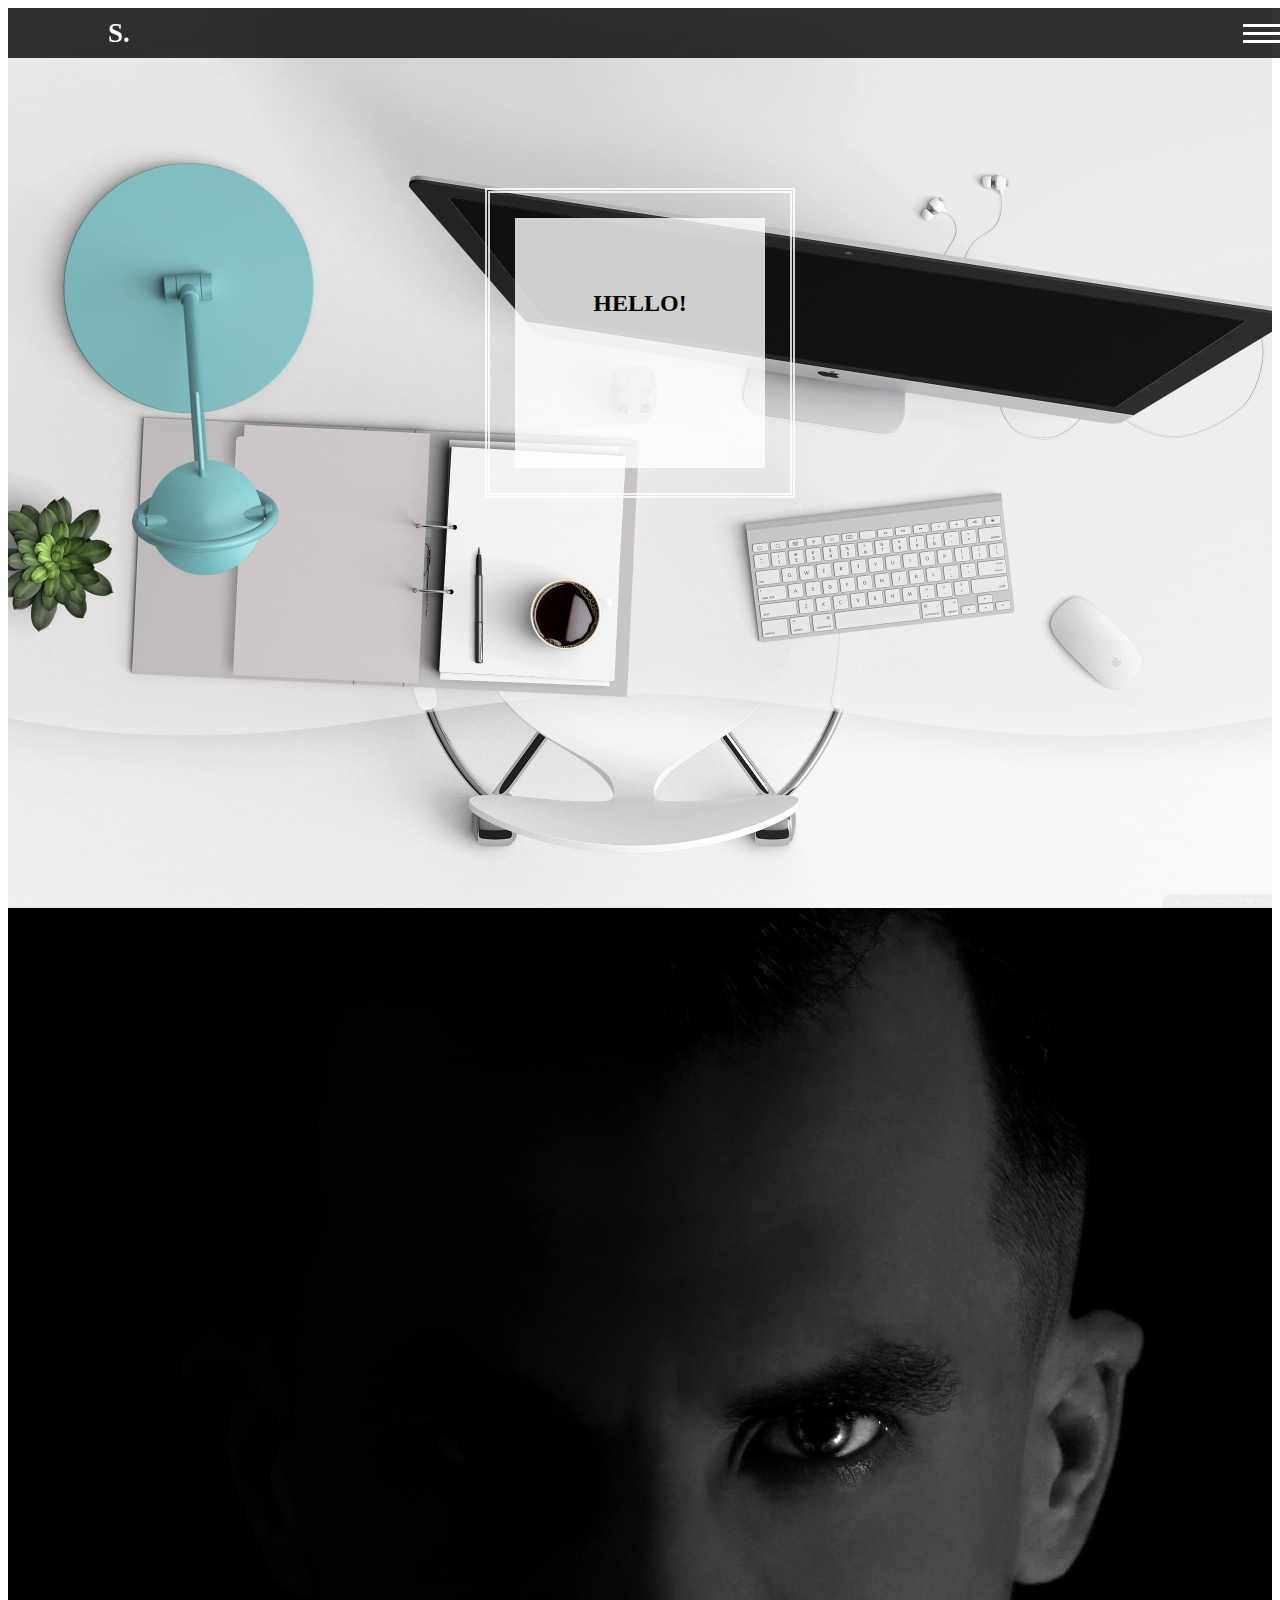
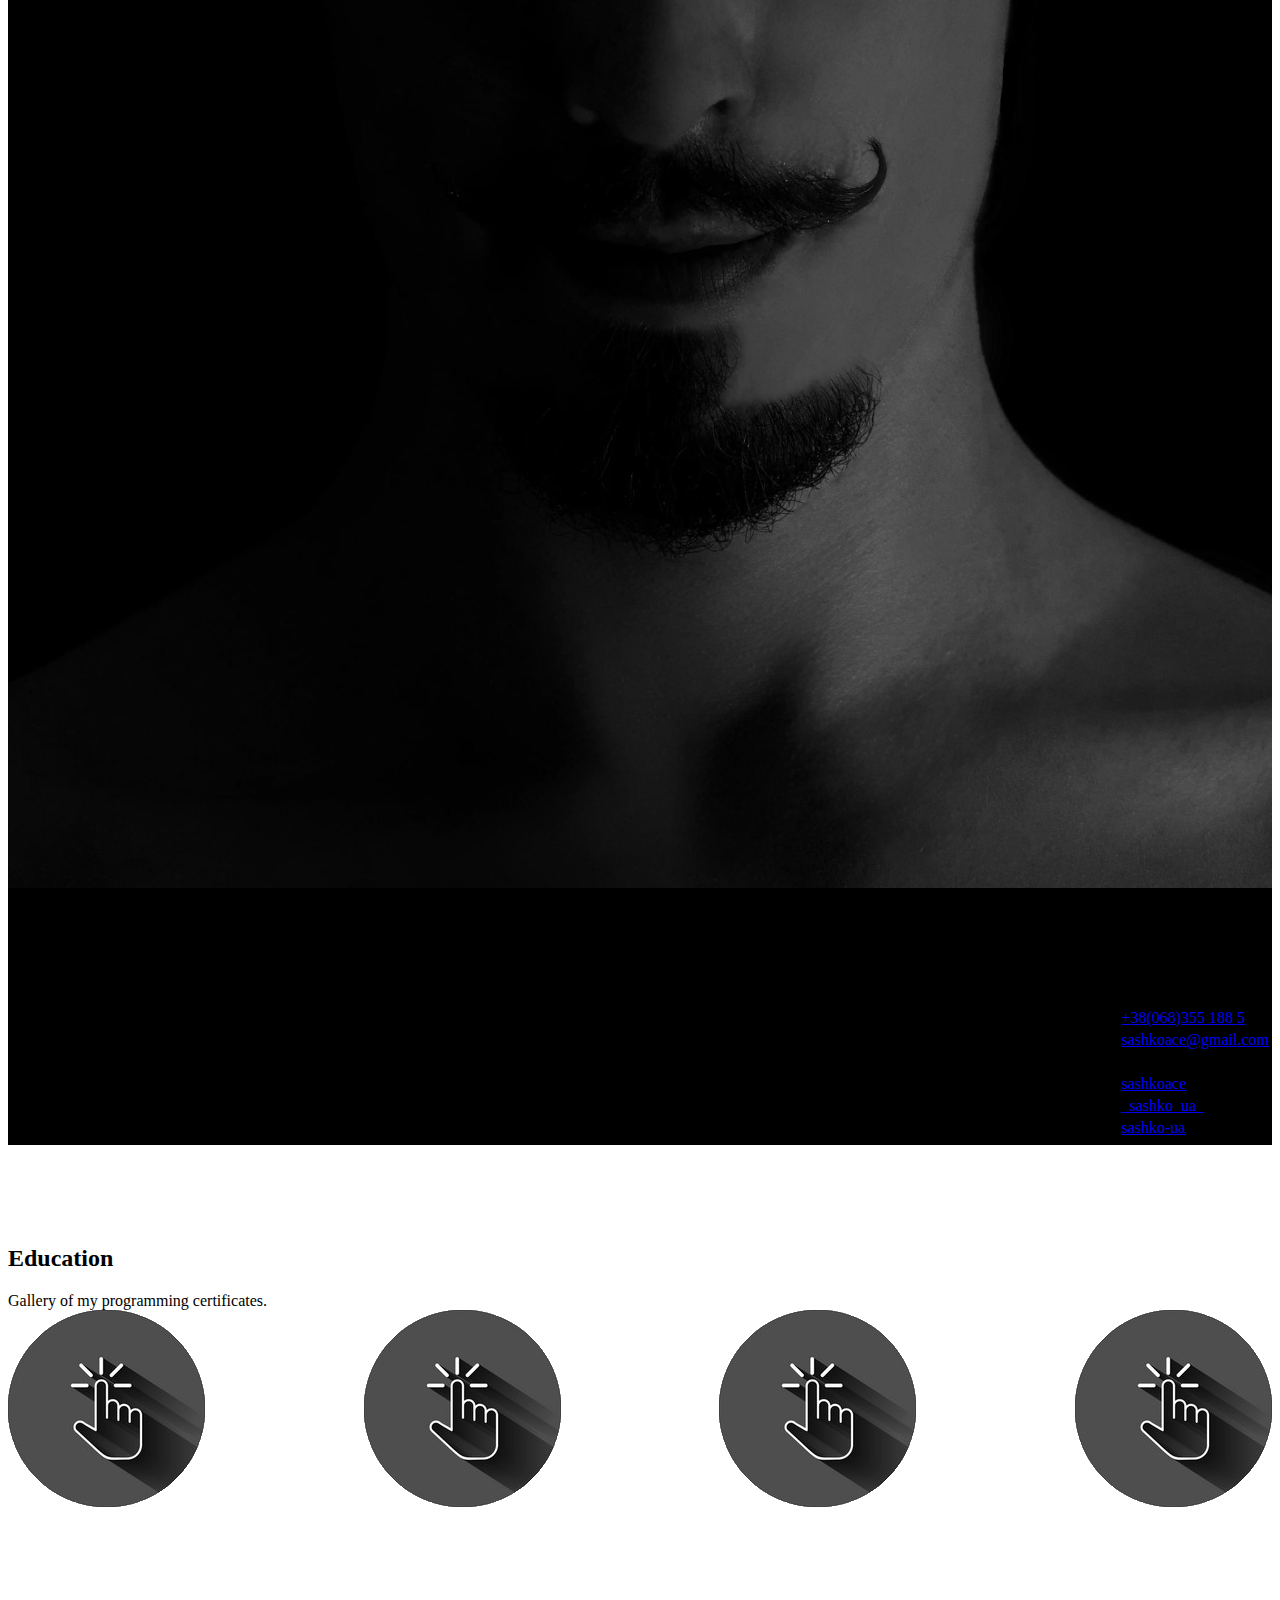
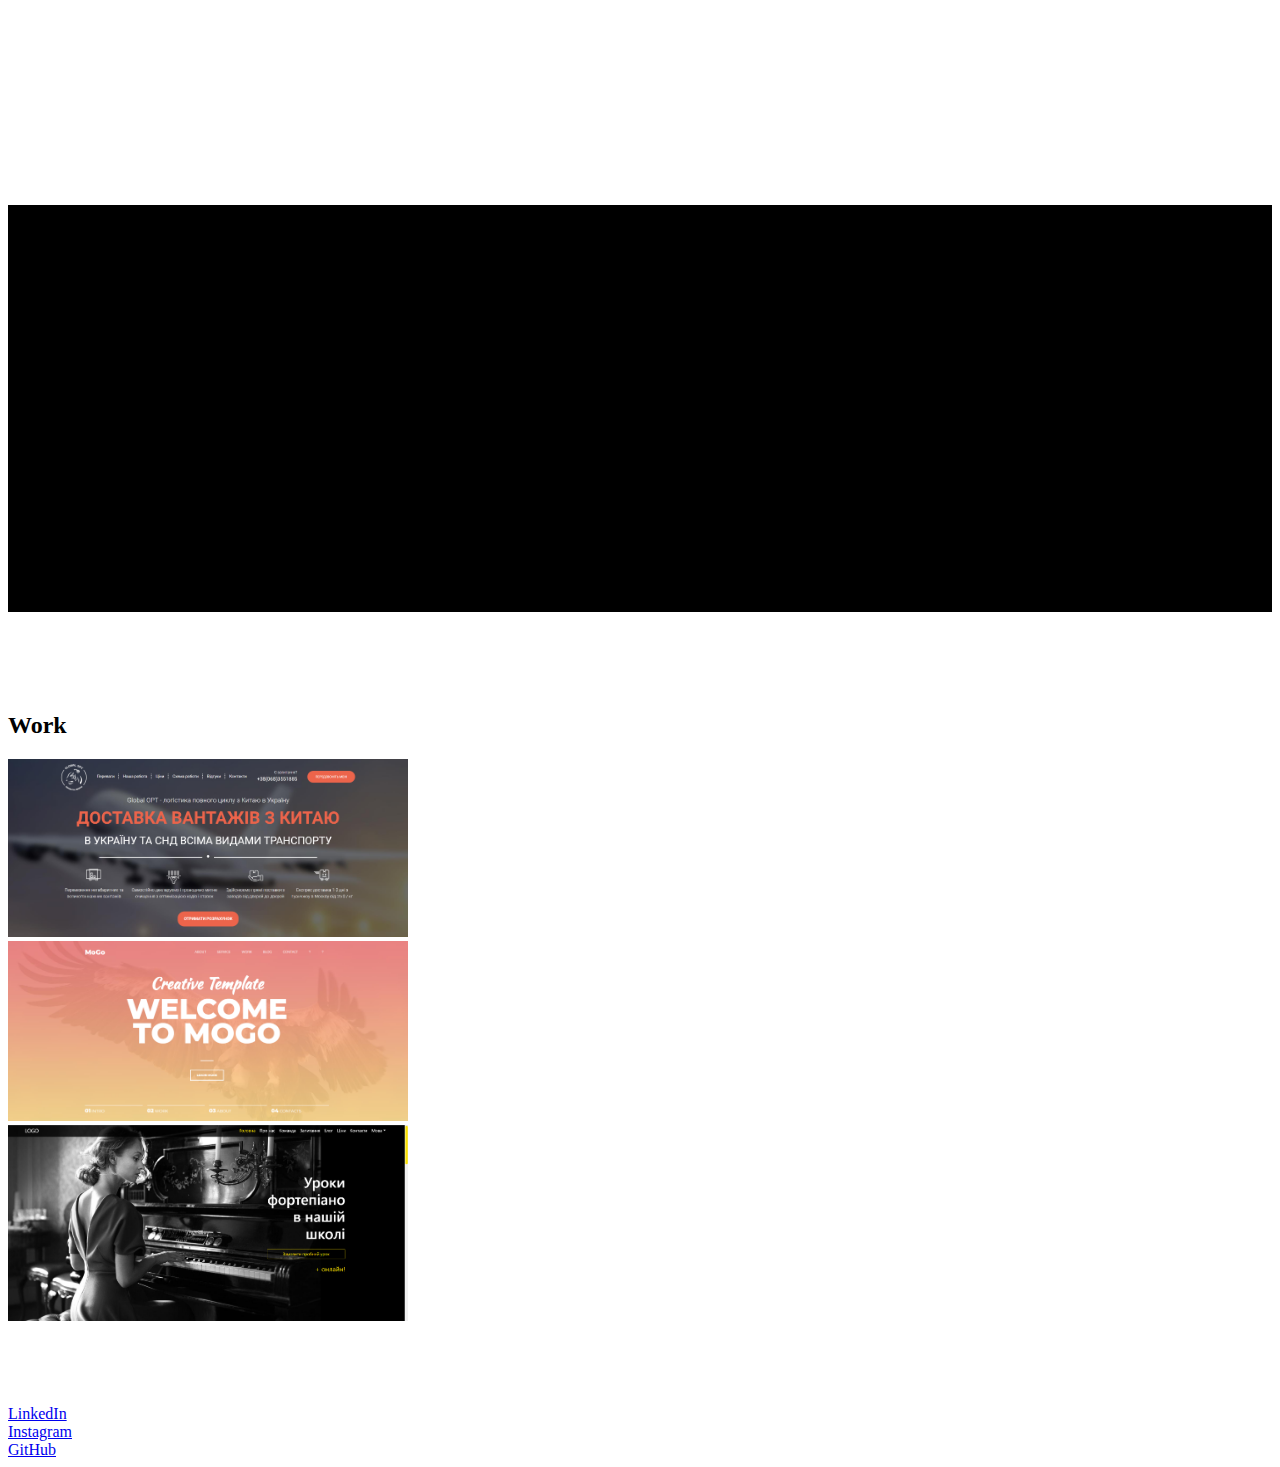
==== index.html @ d6a99404 "updata site" ====
<!DOCTYPE html><html lang="en"><head><meta charset="UTF-8"><meta name="viewport" content="width=device-width,initial-scale=1"><meta name="freelancehunt" content="c9476749bd38211"><title>Sashko</title><link rel="stylesheet" href="https://stackpath.bootstrapcdn.com/bootstrap/4.5.0/css/bootstrap.min.css" integrity="sha384-9aIt2nRpC12Uk9gS9baDl411NQApFmC26EwAOH8WgZl5MYYxFfc+NcPb1dKGj7Sk" crossorigin="anonymous"><link rel="stylesheet" href="css/style.min.css"></head><body><nav class="nav"><div class="nav__logo"><a href="index.html">S.</a></div><ul class="menu"><li class="menu__item"><a href="#Home">Home</a></li><li class="menu__item"><a href="#About">About</a></li><li class="menu__item"><a href="#Education">Education</a></li><li class="menu__item"><a href="#Skills">Skills</a></li><li class="menu__item"><a href="#Work">Work</a></li><li class="menu__item"><a href="#Contact">Contact</a></li></ul><div class="hamburger"><span></span> <span></span> <span></span></div></nav><section class="main" id="Home"><div class="main__wrapper"><div class="main__box"><div class="main__content"><h2>HELLO!</h2><div class="typed"><pre id="typed"></pre></div></div></div></div><div class="main__arrow"><div class="chevron"></div><div class="chevron"></div><div class="chevron"></div></div></section><section class="about" id="About"><div class="row"><div class="col-sm-12 col-md-4"><img class="about__photo" src="img/photo.jpg" alt=""></div><div class="col-sm-12 col-md-7"><div id="carouselExampleIndicators" class="carousel slide carousel-fade" data-ride="carousel"><ol class="carousel-indicators"><li data-target="#carouselExampleIndicators" data-slide-to="0" class="active"></li><li data-target="#carouselExampleIndicators" data-slide-to="1"></li></ol><div class="carousel-inner"><div class="carousel-item active"><div class="why"><h3>Hi, welcome to my site!</h3>My name is Sashko Shablenskyi, I’m a beginner web developer, 25 years old. Was born in Kryvyi ryh, Ukraine, but now based in Lviv. Self educated ( can see my diplomas below) and self motivated.<br><br>I’m just starting programming, don’t have enough experience but have strong desire to be a Team lead of interesting projects and part of something helpful for people in our digital world!<br><br>Ukraine needs young people who keep pace with progress:)</div></div><div class="carousel-item"><table class="d-block w-100" class="table"><tr><td class="contact">Name</td><td class="break">:</td><td>Oleksandr Shablenskyi</td></tr><tr><td class="contact">Phone</td><td class="break">:</td><td><a href="tel:+380683551885">+38(068)355 188 5</a></td></tr><tr><td class="contact">E-mail</td><td class="break">:</td><td><a href="mailto:sashkoace@gmail.com">sashkoace@gmail.com</a></td></tr><tr><td class="contact">Address</td><td class="break">:</td><td>Kryvyi Rih, Ukraine</td></tr><tr><td class="contact">Skype</td><td class="break">:</td><td><a href="skype:sashkoace?call">sashkoace</a></td></tr><tr><td class="contact">Instagram</td><td class="break">:</td><td><a href="https://www.instagram.com/_sashko_ua_/">_sashko_ua_</a></td></tr><tr><td class="contact">GitHub</td><td class="break">:</td><td><a href="https://github.com/sashko-ua">sashko-ua</a></td></tr></table></div></div></div></div></div></section><section class="education wow" data-wow-offset="150" id="Education"><div class="container"><div class="row"><div class="col-md-3"><div class="education__text"><h2 class="title">Education</h2><span>Gallery of my programming certificates.</span></div></div><div class="col-md-9"><div class="education__box"><a data-fancybox="gallery" href="img/education/HTML-Sololearn.jpg"><img class="click" src="icons/tap.svg" alt="click"> </a><a data-fancybox="gallery" href="img/education/CSS-Sololearn.jpg"><img class="click" src="icons/tap.svg" alt="click"> </a><a data-fancybox="gallery" href="img/education/Python-Sololearn.jpg"><img class="click" src="icons/tap.svg" alt="click"> </a><a data-fancybox="gallery" href="img/education/HTML+CSS-Udemy.jpg"><img class="click" src="icons/tap.svg" alt="click"></a></div></div></div></div></section><section class="skills wow" data-wow-offset="150" id="Skills"><div class="container"><div class="row"><div class="col-md-3"><h2 class="title">Skills</h2></div><div class="col-md-9"><div class="skills__box"><div class="skills__bar"><div class="skills__progress html wow"></div><div class="head-sm">HTML</div><div class="skills__count"><span>79%</span></div></div><div class="skills__bar"><div class="skills__progress css wow"></div><div class="head-sm">CSS</div><div class="skills__count"><span>73%</span></div></div><div class="skills__bar"><div class="skills__progress javascript wow"></div><div class="head-sm">JavaScript</div><div class="skills__count"><span>25%</span></div></div><div class="skills__bar"><div class="skills__progress photoshop wow"></div><div class="head-sm">Photoshop</div><div class="skills__count"><span>93%</span></div></div><div class="skills__bar"><div class="skills__progress python wow"></div><div class="head-sm">Python</div><div class="skills__count"><span>35%</span></div></div></div></div></div></div></section><section class="work wow" data-wow-offset="150" id="Work"><div class="container"><div class="row"><div class="col-md-3"><h2 class="title">Work</h2></div><div class="col-md-9"><div class="row"><div class="col-md-5"><a href="projects/OPT/index.html" target="_blank"><img src="img/work/OPT.png" alt=""></a></div><div class="col-md-5"><a href="projects/MoGo/index.html" target="_blank"><img src="img/work/MoGo.png" alt=""></a></div><div class="col-md-5"><a href="projects/Piano/index.html" target="_blank"><img src="img/work/piano.png" alt=""></a></div></div></div></div></div></section><div class="footer"><div class="footer__wrapper"><div class="footer__social"><a href="https://www.linkedin.com/in/sashko-shablenskyi-4b76881a3/">LinkedIn</a></div><div class="footer__social"><a href="https://www.instagram.com/_sashko_ua_/">Instagram</a></div><div class="footer__social"><a href="https://github.com/sashko-ua">GitHub</a></div></div></div><div><a class="arrow" href="#Home"><span></span> <span></span> <span></span></a></div><script src="https://code.jquery.com/jquery-3.5.1.slim.min.js" integrity="sha384-DfXdz2htPH0lsSSs5nCTpuj/zy4C+OGpamoFVy38MVBnE+IbbVYUew+OrCXaRkfj" crossorigin="anonymous"></script><script src="https://cdn.jsdelivr.net/npm/popper.js@1.16.0/dist/umd/popper.min.js" integrity="sha384-Q6E9RHvbIyZFJoft+2mJbHaEWldlvI9IOYy5n3zV9zzTtmI3UksdQRVvoxMfooAo" crossorigin="anonymous"></script><script src="https://stackpath.bootstrapcdn.com/bootstrap/4.5.0/js/bootstrap.min.js" integrity="sha384-OgVRvuATP1z7JjHLkuOU7Xw704+h835Lr+6QL9UvYjZE3Ipu6Tp75j7Bh/kR0JKI" crossorigin="anonymous"></script><script src="js/typed.min.js"></script><script src="js/jquery.maskedinput.min.js"></script><script src="js/jquery.fancybox.min.js"></script><script src="js/wow.min.js"></script><script src="js/script.js"></script></body></html>
---- css/style.min.css ----
@-webkit-keyframes move-chevron{25%{opacity:1}33.3%{opacity:1;transform:translateY(0)}66.6%{opacity:1;transform:translateY(30px)}100%{opacity:0;transform:translateY(60px) scale(.5)}}@keyframes move-chevron{25%{opacity:1}33.3%{opacity:1;transform:translateY(0)}66.6%{opacity:1;transform:translateY(30px)}100%{opacity:0;transform:translateY(60px) scale(.5)}}.nav{position:fixed;display:flex;justify-content:space-between;align-items:center;height:50px;width:100vw;background-color:rgba(0,0,0,.8);padding:0 100px;z-index:100}.nav__logo a{color:#fff;font-weight:700;font-size:27px;text-decoration:none}.nav .menu{position:absolute;top:50px;right:-100%;display:flex;flex-direction:column;justify-content:space-evenly;height:100vh;width:30vw;background-color:rgba(0,0,0,.8);padding:0 0 150px 0;transition:.6s all}.nav .menu__item{color:#fff;list-style:none;text-align:center}.nav .menu__item a{display:block;font-size:35px;color:#fff;text-transform:uppercase;text-decoration:none}.nav .menu_active{right:0}.nav .hamburger{width:110px;padding:5px 35px}.nav .hamburger:hover{cursor:pointer}.nav .hamburger span{display:block;margin:5px 0;height:3px;background-color:#fff;transition:.8s all}.nav .hamburger span:hover{cursor:pointer}.nav .hamburger_active span{padding:4px 15px;margin-bottom:-13px}.nav .hamburger_active span:nth-child(1){transform:translateY(3px) rotate(-135deg)}.nav .hamburger_active span:nth-child(2){display:none}.nav .hamburger_active span:nth-child(3){transform:translateY(3px) rotate(135deg)}.main{position:relative;height:100vh;background:url(../img/main_bg.jpg) center center/cover no-repeat}.main__box{width:300px;height:300px;position:absolute;top:20%;left:50%;transform:translatex(-50%);border:5px double rgba(255,255,255,.8)}.main__content{display:flex;flex-direction:column;justify-content:center;align-items:center;position:absolute;top:50%;left:50%;transform:translate(-50%,-50%);width:250px;height:250px;background-color:rgba(255,255,255,.8)}.main__content h2{padding:0 0 30px}.main__content .typed{height:50px;width:200px;text-align:center}.main__content .typed pre{display:inline;text-align:center}.main__arrow{position:absolute;bottom:10%;left:50%;transform:translatex(-50%);display:flex;justify-content:center;align-items:center}.main .chevron{position:absolute;width:50px;height:15px;opacity:0;transform:scale(.3);-webkit-animation:move-chevron 2s ease-out infinite;animation:move-chevron 2s ease-out infinite}.main .chevron:first-child{-webkit-animation:move-chevron 2s ease-out .7s infinite;animation:move-chevron 2s ease-out .7s infinite}.main .chevron:nth-child(2){-webkit-animation:move-chevron 2s ease-out 1.4s infinite;animation:move-chevron 2s ease-out 1.4s infinite}.main .chevron:after,.main .chevron:before{content:'';position:absolute;top:0;height:100%;width:50%;background:rgba(0,0,0,.8)}.main .chevron:before{left:0;transform:skewY(40deg)}.main .chevron:after{right:0;transform:skewY(-40deg)}.about{min-height:500px;background-color:#000}.about__photo{width:100%}.about .carousel-inner{display:flex;justify-content:center;align-items:center;align-items:center}.about .carousel-inner .why{width:80%}.education{min-height:500px;padding:80px 0}.education__box{display:flex;justify-content:space-between}.skills{min-width:500px;background-color:#000;padding:80px}.work{min-height:500px;padding:80px 0}.work img{width:400px}
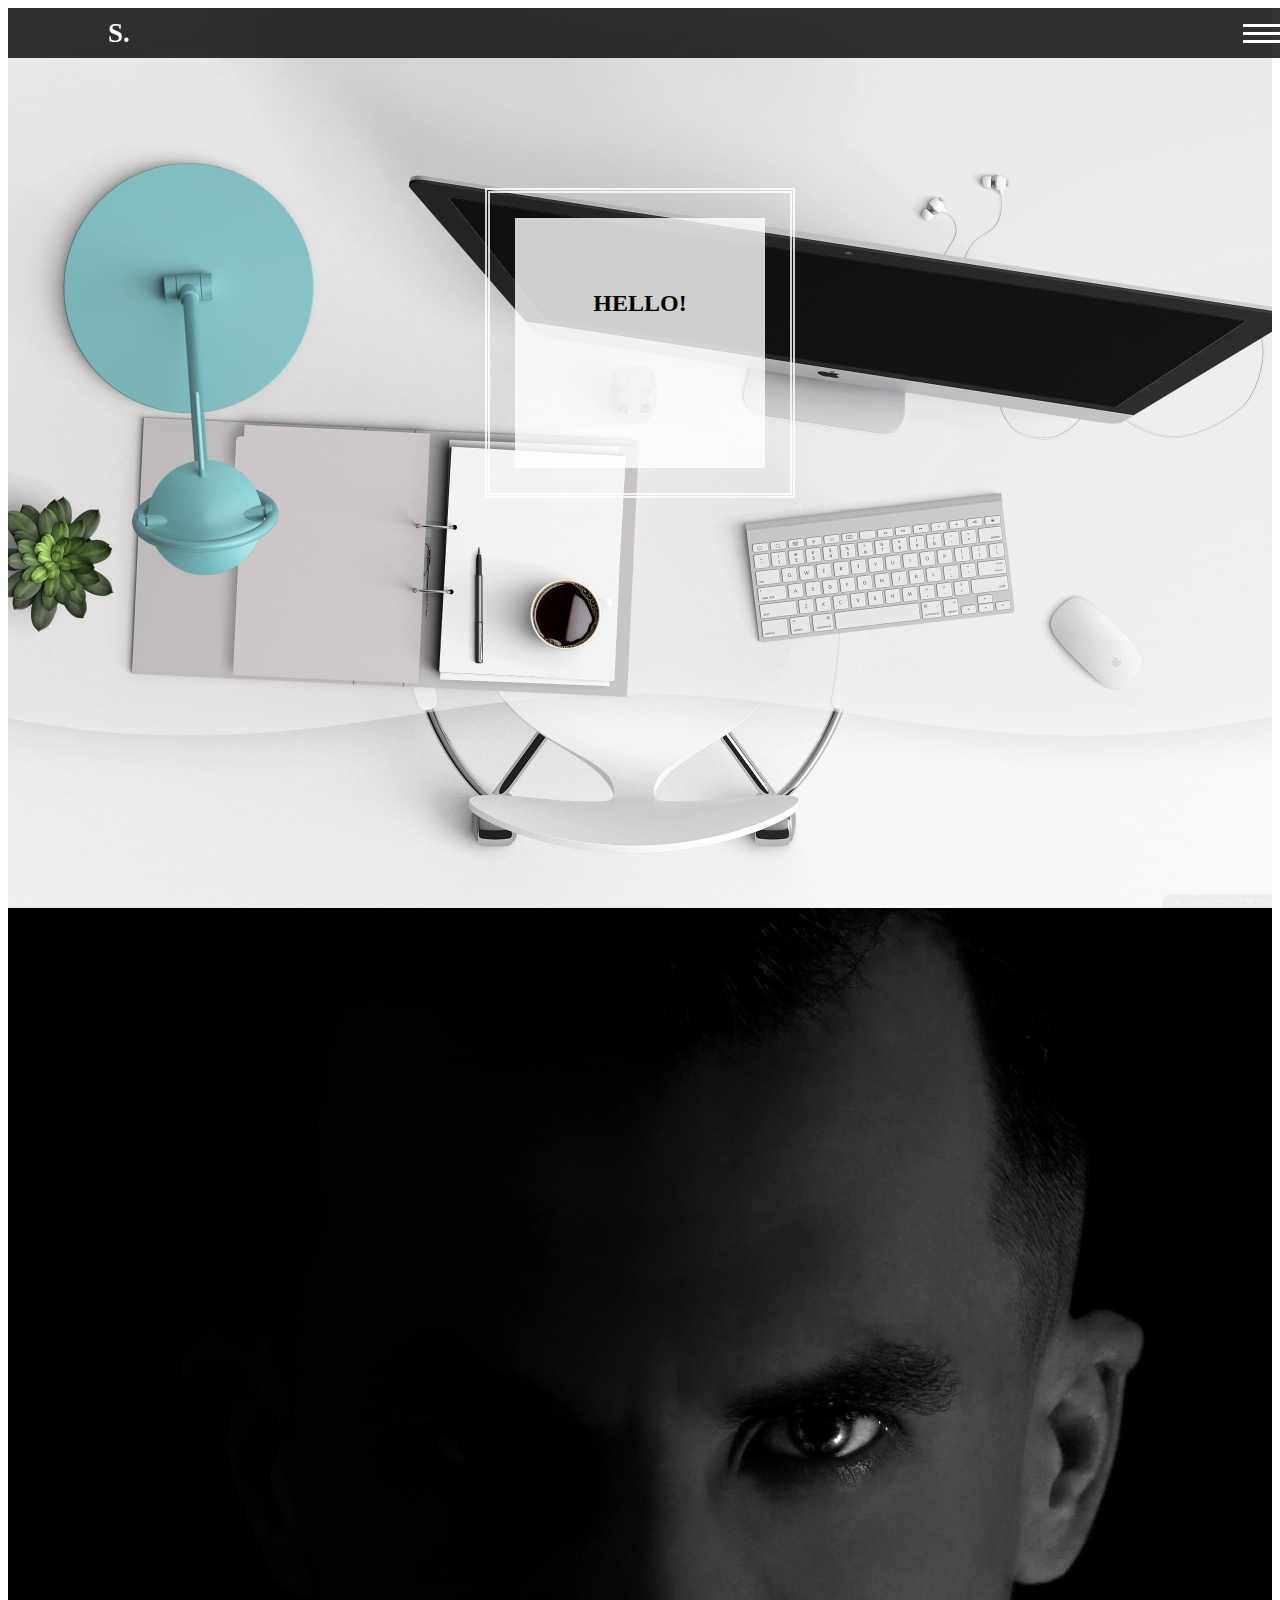
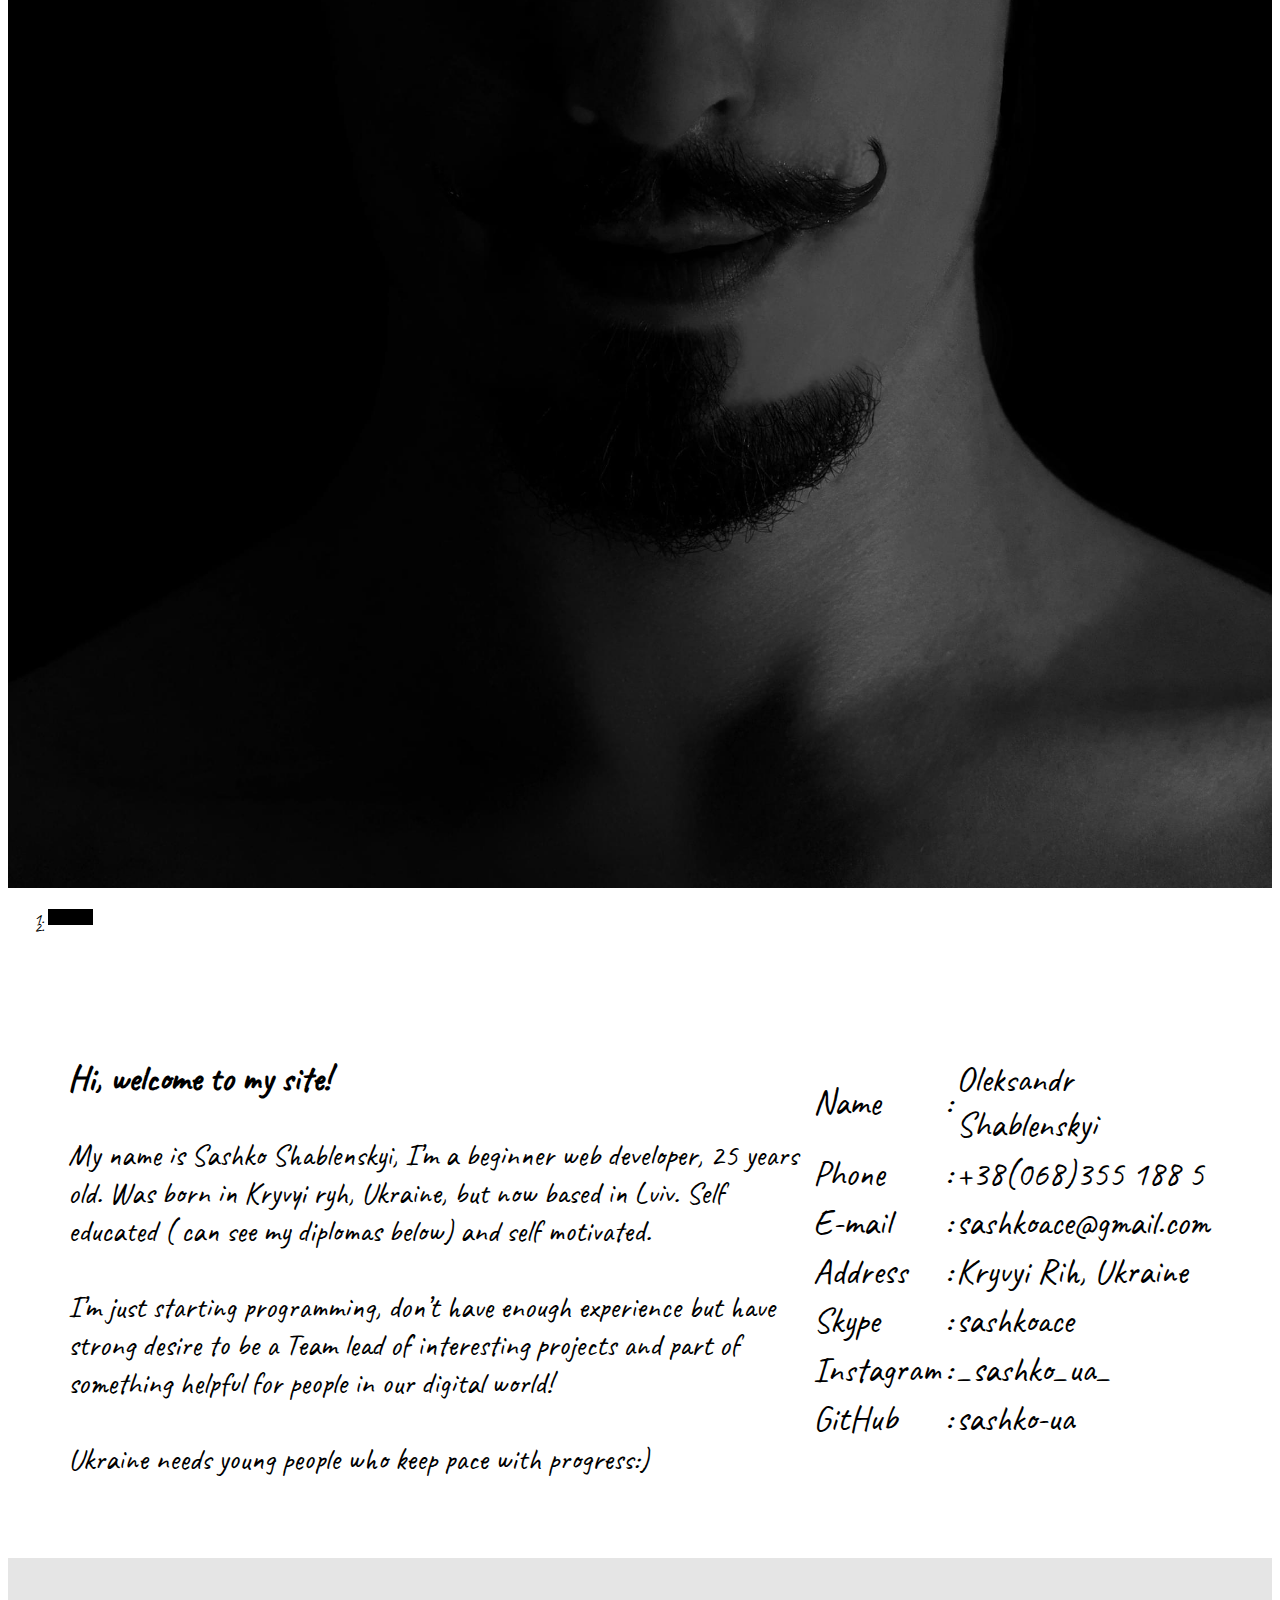
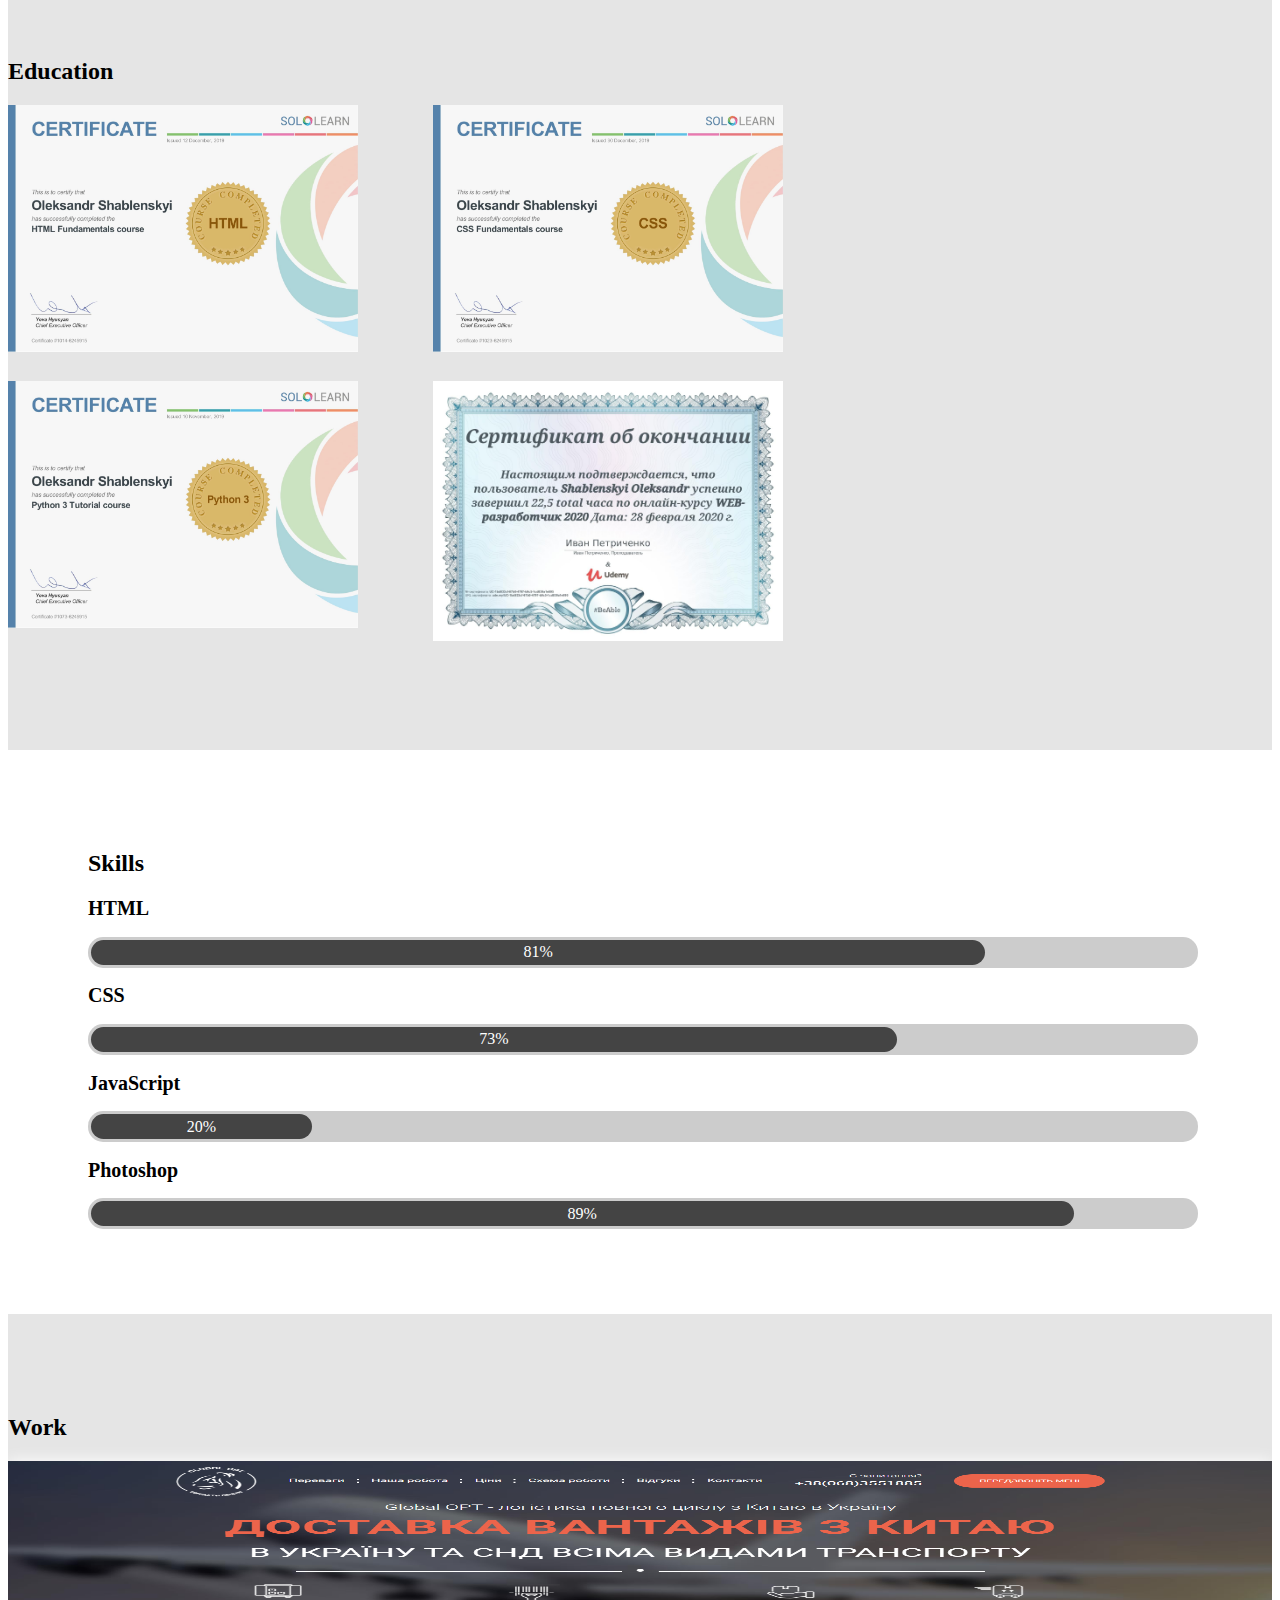
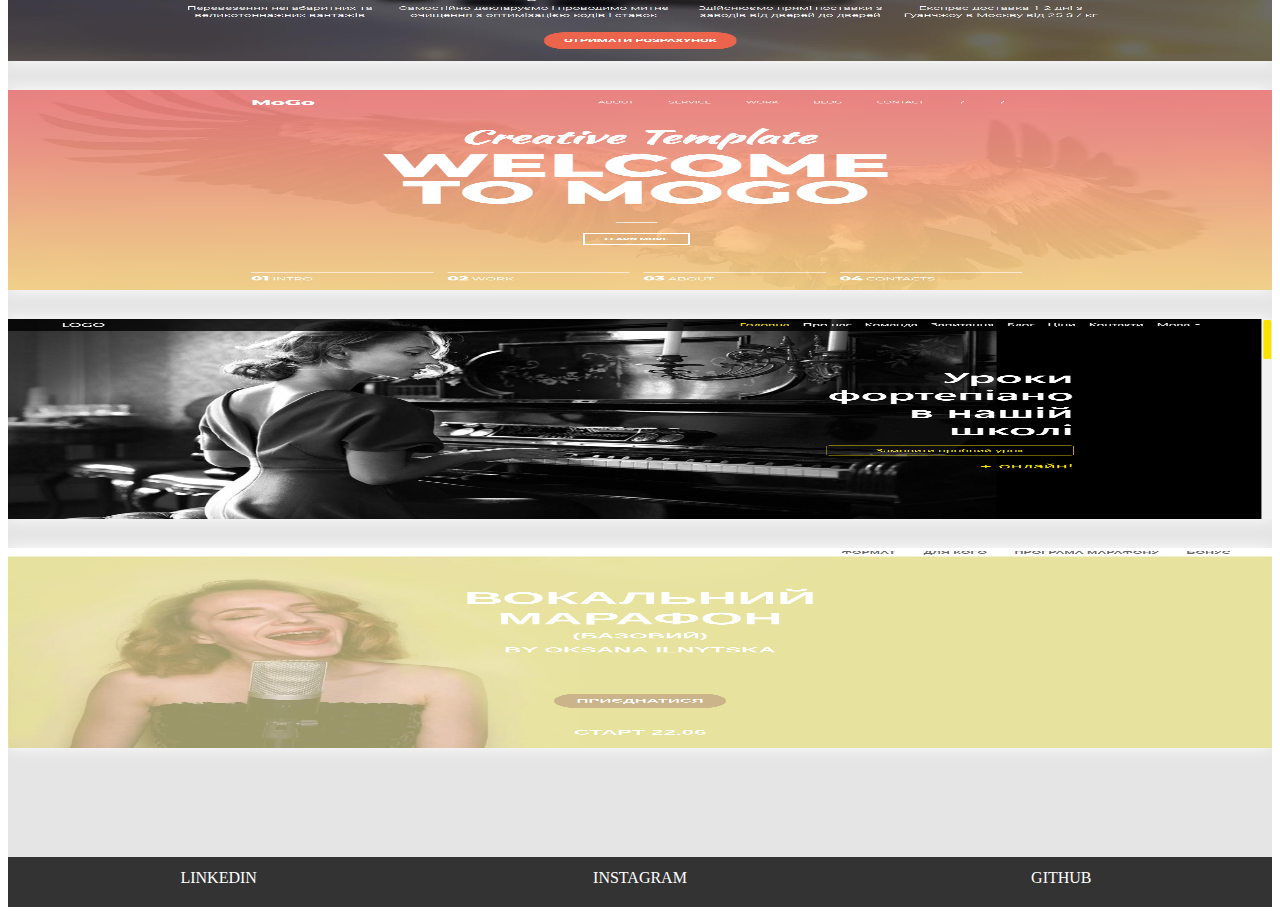
==== commit 5d6604ec: "version2.0" ====
--- a/index.html
+++ b/index.html
@@ -1 +1 @@
-<!DOCTYPE html><html lang="en"><head><meta charset="UTF-8"><meta name="viewport" content="width=device-width,initial-scale=1"><meta name="freelancehunt" content="c9476749bd38211"><title>Sashko</title><link rel="stylesheet" href="https://stackpath.bootstrapcdn.com/bootstrap/4.5.0/css/bootstrap.min.css" integrity="sha384-9aIt2nRpC12Uk9gS9baDl411NQApFmC26EwAOH8WgZl5MYYxFfc+NcPb1dKGj7Sk" crossorigin="anonymous"><link rel="stylesheet" href="css/style.min.css"></head><body><nav class="nav"><div class="nav__logo"><a href="index.html">S.</a></div><ul class="menu"><li class="menu__item"><a href="#Home">Home</a></li><li class="menu__item"><a href="#About">About</a></li><li class="menu__item"><a href="#Education">Education</a></li><li class="menu__item"><a href="#Skills">Skills</a></li><li class="menu__item"><a href="#Work">Work</a></li><li class="menu__item"><a href="#Contact">Contact</a></li></ul><div class="hamburger"><span></span> <span></span> <span></span></div></nav><section class="main" id="Home"><div class="main__wrapper"><div class="main__box"><div class="main__content"><h2>HELLO!</h2><div class="typed"><pre id="typed"></pre></div></div></div></div><div class="main__arrow"><div class="chevron"></div><div class="chevron"></div><div class="chevron"></div></div></section><section class="about" id="About"><div class="row"><div class="col-sm-12 col-md-4"><img class="about__photo" src="img/photo.jpg" alt=""></div><div class="col-sm-12 col-md-7"><div id="carouselExampleIndicators" class="carousel slide carousel-fade" data-ride="carousel"><ol class="carousel-indicators"><li data-target="#carouselExampleIndicators" data-slide-to="0" class="active"></li><li data-target="#carouselExampleIndicators" data-slide-to="1"></li></ol><div class="carousel-inner"><div class="carousel-item active"><div class="why"><h3>Hi, welcome to my site!</h3>My name is Sashko Shablenskyi, I’m a beginner web developer, 25 years old. Was born in Kryvyi ryh, Ukraine, but now based in Lviv. Self educated ( can see my diplomas below) and self motivated.<br><br>I’m just starting programming, don’t have enough experience but have strong desire to be a Team lead of interesting projects and part of something helpful for people in our digital world!<br><br>Ukraine needs young people who keep pace with progress:)</div></div><div class="carousel-item"><table class="d-block w-100" class="table"><tr><td class="contact">Name</td><td class="break">:</td><td>Oleksandr Shablenskyi</td></tr><tr><td class="contact">Phone</td><td class="break">:</td><td><a href="tel:+380683551885">+38(068)355 188 5</a></td></tr><tr><td class="contact">E-mail</td><td class="break">:</td><td><a href="mailto:sashkoace@gmail.com">sashkoace@gmail.com</a></td></tr><tr><td class="contact">Address</td><td class="break">:</td><td>Kryvyi Rih, Ukraine</td></tr><tr><td class="contact">Skype</td><td class="break">:</td><td><a href="skype:sashkoace?call">sashkoace</a></td></tr><tr><td class="contact">Instagram</td><td class="break">:</td><td><a href="https://www.instagram.com/_sashko_ua_/">_sashko_ua_</a></td></tr><tr><td class="contact">GitHub</td><td class="break">:</td><td><a href="https://github.com/sashko-ua">sashko-ua</a></td></tr></table></div></div></div></div></div></section><section class="education wow" data-wow-offset="150" id="Education"><div class="container"><div class="row"><div class="col-md-3"><div class="education__text"><h2 class="title">Education</h2><span>Gallery of my programming certificates.</span></div></div><div class="col-md-9"><div class="education__box"><a data-fancybox="gallery" href="img/education/HTML-Sololearn.jpg"><img class="click" src="icons/tap.svg" alt="click"> </a><a data-fancybox="gallery" href="img/education/CSS-Sololearn.jpg"><img class="click" src="icons/tap.svg" alt="click"> </a><a data-fancybox="gallery" href="img/education/Python-Sololearn.jpg"><img class="click" src="icons/tap.svg" alt="click"> </a><a data-fancybox="gallery" href="img/education/HTML+CSS-Udemy.jpg"><img class="click" src="icons/tap.svg" alt="click"></a></div></div></div></div></section><section class="skills wow" data-wow-offset="150" id="Skills"><div class="container"><div class="row"><div class="col-md-3"><h2 class="title">Skills</h2></div><div class="col-md-9"><div class="skills__box"><div class="skills__bar"><div class="skills__progress html wow"></div><div class="head-sm">HTML</div><div class="skills__count"><span>79%</span></div></div><div class="skills__bar"><div class="skills__progress css wow"></div><div class="head-sm">CSS</div><div class="skills__count"><span>73%</span></div></div><div class="skills__bar"><div class="skills__progress javascript wow"></div><div class="head-sm">JavaScript</div><div class="skills__count"><span>25%</span></div></div><div class="skills__bar"><div class="skills__progress photoshop wow"></div><div class="head-sm">Photoshop</div><div class="skills__count"><span>93%</span></div></div><div class="skills__bar"><div class="skills__progress python wow"></div><div class="head-sm">Python</div><div class="skills__count"><span>35%</span></div></div></div></div></div></div></section><section class="work wow" data-wow-offset="150" id="Work"><div class="container"><div class="row"><div class="col-md-3"><h2 class="title">Work</h2></div><div class="col-md-9"><div class="row"><div class="col-md-5"><a href="projects/OPT/index.html" target="_blank"><img src="img/work/OPT.png" alt=""></a></div><div class="col-md-5"><a href="projects/MoGo/index.html" target="_blank"><img src="img/work/MoGo.png" alt=""></a></div><div class="col-md-5"><a href="projects/Piano/index.html" target="_blank"><img src="img/work/piano.png" alt=""></a></div></div></div></div></div></section><div class="footer"><div class="footer__wrapper"><div class="footer__social"><a href="https://www.linkedin.com/in/sashko-shablenskyi-4b76881a3/">LinkedIn</a></div><div class="footer__social"><a href="https://www.instagram.com/_sashko_ua_/">Instagram</a></div><div class="footer__social"><a href="https://github.com/sashko-ua">GitHub</a></div></div></div><div><a class="arrow" href="#Home"><span></span> <span></span> <span></span></a></div><script src="https://code.jquery.com/jquery-3.5.1.slim.min.js" integrity="sha384-DfXdz2htPH0lsSSs5nCTpuj/zy4C+OGpamoFVy38MVBnE+IbbVYUew+OrCXaRkfj" crossorigin="anonymous"></script><script src="https://cdn.jsdelivr.net/npm/popper.js@1.16.0/dist/umd/popper.min.js" integrity="sha384-Q6E9RHvbIyZFJoft+2mJbHaEWldlvI9IOYy5n3zV9zzTtmI3UksdQRVvoxMfooAo" crossorigin="anonymous"></script><script src="https://stackpath.bootstrapcdn.com/bootstrap/4.5.0/js/bootstrap.min.js" integrity="sha384-OgVRvuATP1z7JjHLkuOU7Xw704+h835Lr+6QL9UvYjZE3Ipu6Tp75j7Bh/kR0JKI" crossorigin="anonymous"></script><script src="js/typed.min.js"></script><script src="js/jquery.maskedinput.min.js"></script><script src="js/jquery.fancybox.min.js"></script><script src="js/wow.min.js"></script><script src="js/script.js"></script></body></html>+<!DOCTYPE html><html lang="en"><head><meta charset="UTF-8"><meta name="viewport" content="width=device-width,initial-scale=1"><meta name="freelancehunt" content="c9476749bd38211"><title>Sashko</title><link rel="stylesheet" href="https://stackpath.bootstrapcdn.com/bootstrap/4.5.0/css/bootstrap.min.css" integrity="sha384-9aIt2nRpC12Uk9gS9baDl411NQApFmC26EwAOH8WgZl5MYYxFfc+NcPb1dKGj7Sk" crossorigin="anonymous"><link rel="stylesheet" href="css/style.min.css"></head><body><nav class="nav"><div class="nav__logo"><a href="index.html">S.</a></div><ul class="menu"><li class="menu__item"><a class="scroll-to" href="#Home">Home</a></li><li class="menu__item"><a class="scroll-to" href="#About">About</a></li><li class="menu__item"><a class="scroll-to" href="#Education">Education</a></li><li class="menu__item"><a class="scroll-to" href="#Skills">Skills</a></li><li class="menu__item"><a class="scroll-to" href="#Work">Work</a></li></ul><div class="hamburger"><span></span> <span></span> <span></span></div></nav><section class="main" id="Home"><div class="main__wrapper"><div class="main__box"><div class="main__content"><h2>HELLO!</h2><div class="typed"><pre id="typed"></pre></div></div></div></div><div class="main__arrow"><div class="chevron"></div><div class="chevron"></div><div class="chevron"></div></div></section><section class="about" id="About"><div class="row"><div class="col-sm-12 col-md-4"><img class="about__photo" src="img/photo.jpg" alt=""></div><div class="col-sm-12 col-md-7"><div id="carouselExampleIndicators" class="carousel slide" data-ride="carousel"><ol class="carousel-indicators"><li data-target="#carouselExampleIndicators" data-slide-to="0" class="active"></li><li data-target="#carouselExampleIndicators" data-slide-to="1"></li></ol><div class="carousel-inner"><div class="carousel-item active"><div class="why"><h3>Hi, welcome to my site!</h3>My name is Sashko Shablenskyi, I’m a beginner web developer, 25 years old. Was born in Kryvyi ryh, Ukraine, but now based in Lviv. Self educated ( can see my diplomas below) and self motivated.<br><br>I’m just starting programming, don’t have enough experience but have strong desire to be a Team lead of interesting projects and part of something helpful for people in our digital world!<br><br>Ukraine needs young people who keep pace with progress:)</div></div><div class="carousel-item"><table><tr><td class="contact">Name</td><td class="break">:</td><td>Oleksandr Shablenskyi</td></tr><tr><td class="contact">Phone</td><td class="break">:</td><td><a href="tel:+380683551885">+38(068)355 188 5</a></td></tr><tr><td class="contact">E-mail</td><td class="break">:</td><td><a href="mailto:sashkoace@gmail.com">sashkoace@gmail.com</a></td></tr><tr><td class="contact">Address</td><td class="break">:</td><td>Kryvyi Rih, Ukraine</td></tr><tr><td class="contact">Skype</td><td class="break">:</td><td><a href="skype:sashkoace?call">sashkoace</a></td></tr><tr><td class="contact">Instagram</td><td class="break">:</td><td><a href="https://www.instagram.com/_sashko_ua_/">_sashko_ua_</a></td></tr><tr><td class="contact">GitHub</td><td class="break">:</td><td><a href="https://github.com/sashko-ua">sashko-ua</a></td></tr></table></div></div></div></div></div></section><section class="education wow" data-wow-offset="150" id="Education"><div class="container"><div class="row"><div class="col-md-3"><div class="education__text"><h2 class="title">Education</h2></div></div><div class="col-md-9"><div class="education__box"><a href="img/education/HTML-Sololearn.jpg"><img src="img/education/HTML-Sololearn.jpg" alt=""> </a><a href="img/education/CSS-Sololearn.jpg"><img src="img/education/CSS-Sololearn.jpg" alt=""> </a><a href="img/education/Python-Sololearn.jpg"><img src="img/education/Python-Sololearn.jpg" alt=""> </a><a href="img/education/HTML+CSS-Udemy.jpg"><img src="img/education/HTML+CSS-Udemy.jpg" alt=""></a></div></div></div></div></section><section class="skills wow" data-wow-offset="150" id="Skills"><div class="container"><div class="row"><div class="col-md-3"><h2 class="title">Skills</h2></div><div class="col-md-9"><div class="skills__box"><h2>HTML</h2><div class="skills__bar"><div class="skills__value skills__value_html wow">81%</div></div></div><div class="skills__box"><h2>CSS</h2><div class="skills__bar"><div class="skills__value skills__value_css wow">73%</div></div></div><div class="skills__box"><h2>JavaScript</h2><div class="skills__bar"><div class="skills__value skills__value_js wow">20%</div></div></div><div class="skills__box"><h2>Photoshop</h2><div class="skills__bar"><div class="skills__value skills__value_photoshop wow">89%</div></div></div></div></div></div></section><section class="work wow" data-wow-offset="150" id="Work"><div class="container"><div class="row"><div class="col-md-3"><h2 class="title">Work</h2></div><div class="col-md-9"><div class="row"><div class="col-md-6"><a href="projects/OPT/index.html" target="_blank"><img src="img/work/OPT.png" alt=""></a></div><div class="col-md-6"><a href="projects/MoGo/index.html" target="_blank"><img src="img/work/MoGo.png" alt=""></a></div><div class="col-md-6"><a href="projects/Piano/index.html" target="_blank"><img src="img/work/piano.png" alt=""></a></div><div class="col-md-6"><a href="http://myvoice.pro/marathon.html" target="_blank"><img src="img/work/MyVoice.png" alt=""></a></div></div></div></div></div><a class="scroll-to" href="#Home"><div class="arrow-up" id="arrow-up"><div class="chevron-up"></div><div class="chevron-up"></div><div class="chevron-up"></div></div></a></section><div class="footer"><div class="footer__social"><a href="https://www.linkedin.com/in/sashko-shablenskyi-4b76881a3/">LinkedIn</a></div><div class="footer__social"><a href="https://www.instagram.com/_sashko_ua_/">Instagram</a></div><div class="footer__social"><a href="https://github.com/sashko-ua">GitHub</a></div></div><script src="https://code.jquery.com/jquery-3.5.1.slim.min.js" integrity="sha384-DfXdz2htPH0lsSSs5nCTpuj/zy4C+OGpamoFVy38MVBnE+IbbVYUew+OrCXaRkfj" crossorigin="anonymous"></script><script src="https://cdn.jsdelivr.net/npm/popper.js@1.16.0/dist/umd/popper.min.js" integrity="sha384-Q6E9RHvbIyZFJoft+2mJbHaEWldlvI9IOYy5n3zV9zzTtmI3UksdQRVvoxMfooAo" crossorigin="anonymous"></script><script src="https://stackpath.bootstrapcdn.com/bootstrap/4.5.0/js/bootstrap.min.js" integrity="sha384-OgVRvuATP1z7JjHLkuOU7Xw704+h835Lr+6QL9UvYjZE3Ipu6Tp75j7Bh/kR0JKI" crossorigin="anonymous"></script><script src="js/typed.min.js"></script><script src="js/jquery.maskedinput.min.js"></script><script src="js/wow.min.js"></script><script src="js/script.js"></script></body></html>--- a/css/style.min.css
+++ b/css/style.min.css
@@ -1 +1 @@
-@-webkit-keyframes move-chevron{25%{opacity:1}33.3%{opacity:1;transform:translateY(0)}66.6%{opacity:1;transform:translateY(30px)}100%{opacity:0;transform:translateY(60px) scale(.5)}}@keyframes move-chevron{25%{opacity:1}33.3%{opacity:1;transform:translateY(0)}66.6%{opacity:1;transform:translateY(30px)}100%{opacity:0;transform:translateY(60px) scale(.5)}}.nav{position:fixed;display:flex;justify-content:space-between;align-items:center;height:50px;width:100vw;background-color:rgba(0,0,0,.8);padding:0 100px;z-index:100}.nav__logo a{color:#fff;font-weight:700;font-size:27px;text-decoration:none}.nav .menu{position:absolute;top:50px;right:-100%;display:flex;flex-direction:column;justify-content:space-evenly;height:100vh;width:30vw;background-color:rgba(0,0,0,.8);padding:0 0 150px 0;transition:.6s all}.nav .menu__item{color:#fff;list-style:none;text-align:center}.nav .menu__item a{display:block;font-size:35px;color:#fff;text-transform:uppercase;text-decoration:none}.nav .menu_active{right:0}.nav .hamburger{width:110px;padding:5px 35px}.nav .hamburger:hover{cursor:pointer}.nav .hamburger span{display:block;margin:5px 0;height:3px;background-color:#fff;transition:.8s all}.nav .hamburger span:hover{cursor:pointer}.nav .hamburger_active span{padding:4px 15px;margin-bottom:-13px}.nav .hamburger_active span:nth-child(1){transform:translateY(3px) rotate(-135deg)}.nav .hamburger_active span:nth-child(2){display:none}.nav .hamburger_active span:nth-child(3){transform:translateY(3px) rotate(135deg)}.main{position:relative;height:100vh;background:url(../img/main_bg.jpg) center center/cover no-repeat}.main__box{width:300px;height:300px;position:absolute;top:20%;left:50%;transform:translatex(-50%);border:5px double rgba(255,255,255,.8)}.main__content{display:flex;flex-direction:column;justify-content:center;align-items:center;position:absolute;top:50%;left:50%;transform:translate(-50%,-50%);width:250px;height:250px;background-color:rgba(255,255,255,.8)}.main__content h2{padding:0 0 30px}.main__content .typed{height:50px;width:200px;text-align:center}.main__content .typed pre{display:inline;text-align:center}.main__arrow{position:absolute;bottom:10%;left:50%;transform:translatex(-50%);display:flex;justify-content:center;align-items:center}.main .chevron{position:absolute;width:50px;height:15px;opacity:0;transform:scale(.3);-webkit-animation:move-chevron 2s ease-out infinite;animation:move-chevron 2s ease-out infinite}.main .chevron:first-child{-webkit-animation:move-chevron 2s ease-out .7s infinite;animation:move-chevron 2s ease-out .7s infinite}.main .chevron:nth-child(2){-webkit-animation:move-chevron 2s ease-out 1.4s infinite;animation:move-chevron 2s ease-out 1.4s infinite}.main .chevron:after,.main .chevron:before{content:'';position:absolute;top:0;height:100%;width:50%;background:rgba(0,0,0,.8)}.main .chevron:before{left:0;transform:skewY(40deg)}.main .chevron:after{right:0;transform:skewY(-40deg)}.about{min-height:500px;background-color:#000}.about__photo{width:100%}.about .carousel-inner{display:flex;justify-content:center;align-items:center;align-items:center}.about .carousel-inner .why{width:80%}.education{min-height:500px;padding:80px 0}.education__box{display:flex;justify-content:space-between}.skills{min-width:500px;background-color:#000;padding:80px}.work{min-height:500px;padding:80px 0}.work img{width:400px}+@-webkit-keyframes move-chevron{25%{opacity:1}33.3%{opacity:1;transform:translateY(0)}66.6%{opacity:1;transform:translateY(30px)}100%{opacity:0;transform:translateY(60px) scale(.5)}}@keyframes move-chevron{25%{opacity:1}33.3%{opacity:1;transform:translateY(0)}66.6%{opacity:1;transform:translateY(30px)}100%{opacity:0;transform:translateY(60px) scale(.5)}}@-webkit-keyframes progress-value{0%{width:0}}@keyframes progress-value{0%{width:0}}@-webkit-keyframes move-chevron-up{25%{opacity:1}33.3%{opacity:1;transform:translateY(0)}66.6%{opacity:1;transform:translateY(-30px)}100%{opacity:0;transform:translateY(-60px) scale(.5)}}@keyframes move-chevron-up{25%{opacity:1}33.3%{opacity:1;transform:translateY(0)}66.6%{opacity:1;transform:translateY(-30px)}100%{opacity:0;transform:translateY(-60px) scale(.5)}}@font-face{font-family:'Caveat Regular';src:url(../fonts/Caveat-Regular.ttf) format("truetype");font-weight:400;font-style:normal}.nav{position:fixed;display:flex;justify-content:space-between;align-items:center;height:50px;width:100vw;background-color:rgba(0,0,0,.8);padding:0 100px;z-index:100}.nav__logo a{color:#fff;font-weight:700;font-size:27px;text-decoration:none}.nav .menu{position:absolute;top:50px;right:-100%;display:flex;flex-direction:column;justify-content:space-evenly;height:100vh;width:30vw;background-color:rgba(0,0,0,.8);padding:0 0 150px 0;transition:.6s all}.nav .menu__item{color:#fff;list-style:none;text-align:center}.nav .menu__item a{display:block;font-size:35px;color:#fff;text-transform:uppercase;text-decoration:none}.nav .menu_active{right:0}.nav .hamburger{width:110px;padding:5px 35px}.nav .hamburger:hover{cursor:pointer}.nav .hamburger span{display:block;margin:5px 0;height:3px;background-color:#fff;transition:.8s all}.nav .hamburger span:hover{cursor:pointer}.nav .hamburger_active span{padding:4px 15px;margin-bottom:-13px}.nav .hamburger_active span:nth-child(1){transform:translateY(3px) rotate(-135deg)}.nav .hamburger_active span:nth-child(2){display:none}.nav .hamburger_active span:nth-child(3){transform:translateY(3px) rotate(135deg)}.main{position:relative;height:100vh;background:url(../img/main_bg.jpg) center center/cover no-repeat}.main__box{width:300px;height:300px;position:absolute;top:20%;left:50%;transform:translatex(-50%);border:5px double rgba(255,255,255,.8)}.main__content{display:flex;flex-direction:column;justify-content:center;align-items:center;position:absolute;top:50%;left:50%;transform:translate(-50%,-50%);width:250px;height:250px;background-color:rgba(255,255,255,.8)}.main__content h2{padding:0 0 30px}.main__content .typed{height:50px;width:200px;text-align:center}.main__content .typed pre{display:inline;text-align:center}.main__arrow{position:absolute;bottom:10%;left:50%;transform:translatex(-50%);display:flex;justify-content:center;align-items:center}.main__arrow .chevron{position:absolute;width:50px;height:15px;opacity:0;transform:scale(.3);-webkit-animation:move-chevron 2s ease-out infinite;animation:move-chevron 2s ease-out infinite}.main__arrow .chevron:first-child{-webkit-animation:move-chevron 2s ease-out .7s infinite;animation:move-chevron 2s ease-out .7s infinite}.main__arrow .chevron:nth-child(2){-webkit-animation:move-chevron 2s ease-out 1.4s infinite;animation:move-chevron 2s ease-out 1.4s infinite}.main__arrow .chevron:after,.main__arrow .chevron:before{content:'';position:absolute;top:0;height:100%;width:50%;background:rgba(0,0,0,.8)}.main__arrow .chevron:before{left:0;transform:skewY(40deg)}.main__arrow .chevron:after{right:0;transform:skewY(-40deg)}.about{font-family:'Caveat Regular';min-height:500px}.about .col-md-4,.about .row{padding:0;margin:0}.about__photo{width:100%}.about .carousel{height:100%;width:100%}.about .carousel li{background-color:#000;width:45px;height:8px}.about .carousel-inner{display:flex;align-items:center;padding:80px 60px}.about .carousel-inner .why{font-size:30px}.about .carousel-inner .why h3{font-weight:700;font-size:35px}.about .carousel-inner .carousel-item{font-size:35px}.about .carousel-inner .carousel-item a{color:#000;text-decoration:none}.about .carousel-inner .carousel-item table{display:flex;justify-content:center;align-items:center}.education{min-height:500px;padding:80px 0;background-color:rgba(0,0,0,.1)}.education__box{display:flex;justify-content:space-between;flex-wrap:wrap;width:800px}.education__box img{width:350px;margin:0 25px 25px 0}.education__box img::after{content:'';position:absolute;top:0;left:0;display:block;height:100%;width:350px;background-color:rgba(0,0,0,.8)}.skills{min-width:500px;padding:80px}.skills__box h2{font-size:20px}.skills__bar{position:relative;width:100%;height:25px;background-color:rgba(0,0,0,.2);margin:5px 0;border-radius:15px;padding:3px}.skills__value{display:flex;justify-content:center;align-items:center;height:100%;background-color:#444;border-radius:15px;color:#fff;-webkit-animation:progress-value 2.5s ease-out;animation:progress-value 2.5s ease-out}.skills__value_html{width:81%}.skills__value_css{width:73%}.skills__value_js{width:20%}.skills__value_photoshop{width:89%}.work{position:relative;min-height:500px;padding:80px 0;background-color:rgba(0,0,0,.1)}.work img{position:relative;width:100%;height:200px;margin:0 15px 25px 0;box-shadow:0 0 15px #fff}.work img::before{content:'';display:block;width:100%;height:100%;position:absolute;left:0;top:0;background:linear-gradient(to right,rgba(9,5,47,.85) 0,rgba(49,29,94,.85) 100%)}.work img:hover{box-shadow:0 0 20px #000}.work .arrow-up{position:fixed;bottom:10%;right:5%;transform:translatex(-50%);display:flex;justify-content:center;align-items:center;width:50px;height:80px}.work .arrow-up .chevron-up{position:absolute;width:50px;height:15px;opacity:0;transform:scale(-.3);-webkit-animation:move-chevron-up 2s ease-out infinite;animation:move-chevron-up 2s ease-out infinite}.work .arrow-up .chevron-up:first-child{-webkit-animation:move-chevron-up 2s ease-out .7s infinite;animation:move-chevron-up 2s ease-out .7s infinite}.work .arrow-up .chevron-up:nth-child(2){-webkit-animation:move-chevron-up 2s ease-out 1.4s infinite;animation:move-chevron-up 2s ease-out 1.4s infinite}.work .arrow-up .chevron-up:after,.work .arrow-up .chevron-up:before{content:'';position:absolute;top:0;height:100%;width:50%;background:rgba(0,0,0,.8)}.work .arrow-up .chevron-up:before{left:0;transform:skewY(-40deg)}.work .arrow-up .chevron-up:after{right:0;transform:skewY(40deg)}.footer{background-color:rgba(0,0,0,.8);display:flex;text-transform:uppercase;height:50px}.footer__social{height:100%;width:33.333%;text-align:center}.footer__social:hover{background-color:#fff;cursor:pointer}.footer__social:hover a{color:#000}.footer__social a{display:block;margin:12px auto;color:#fff;text-decoration:none}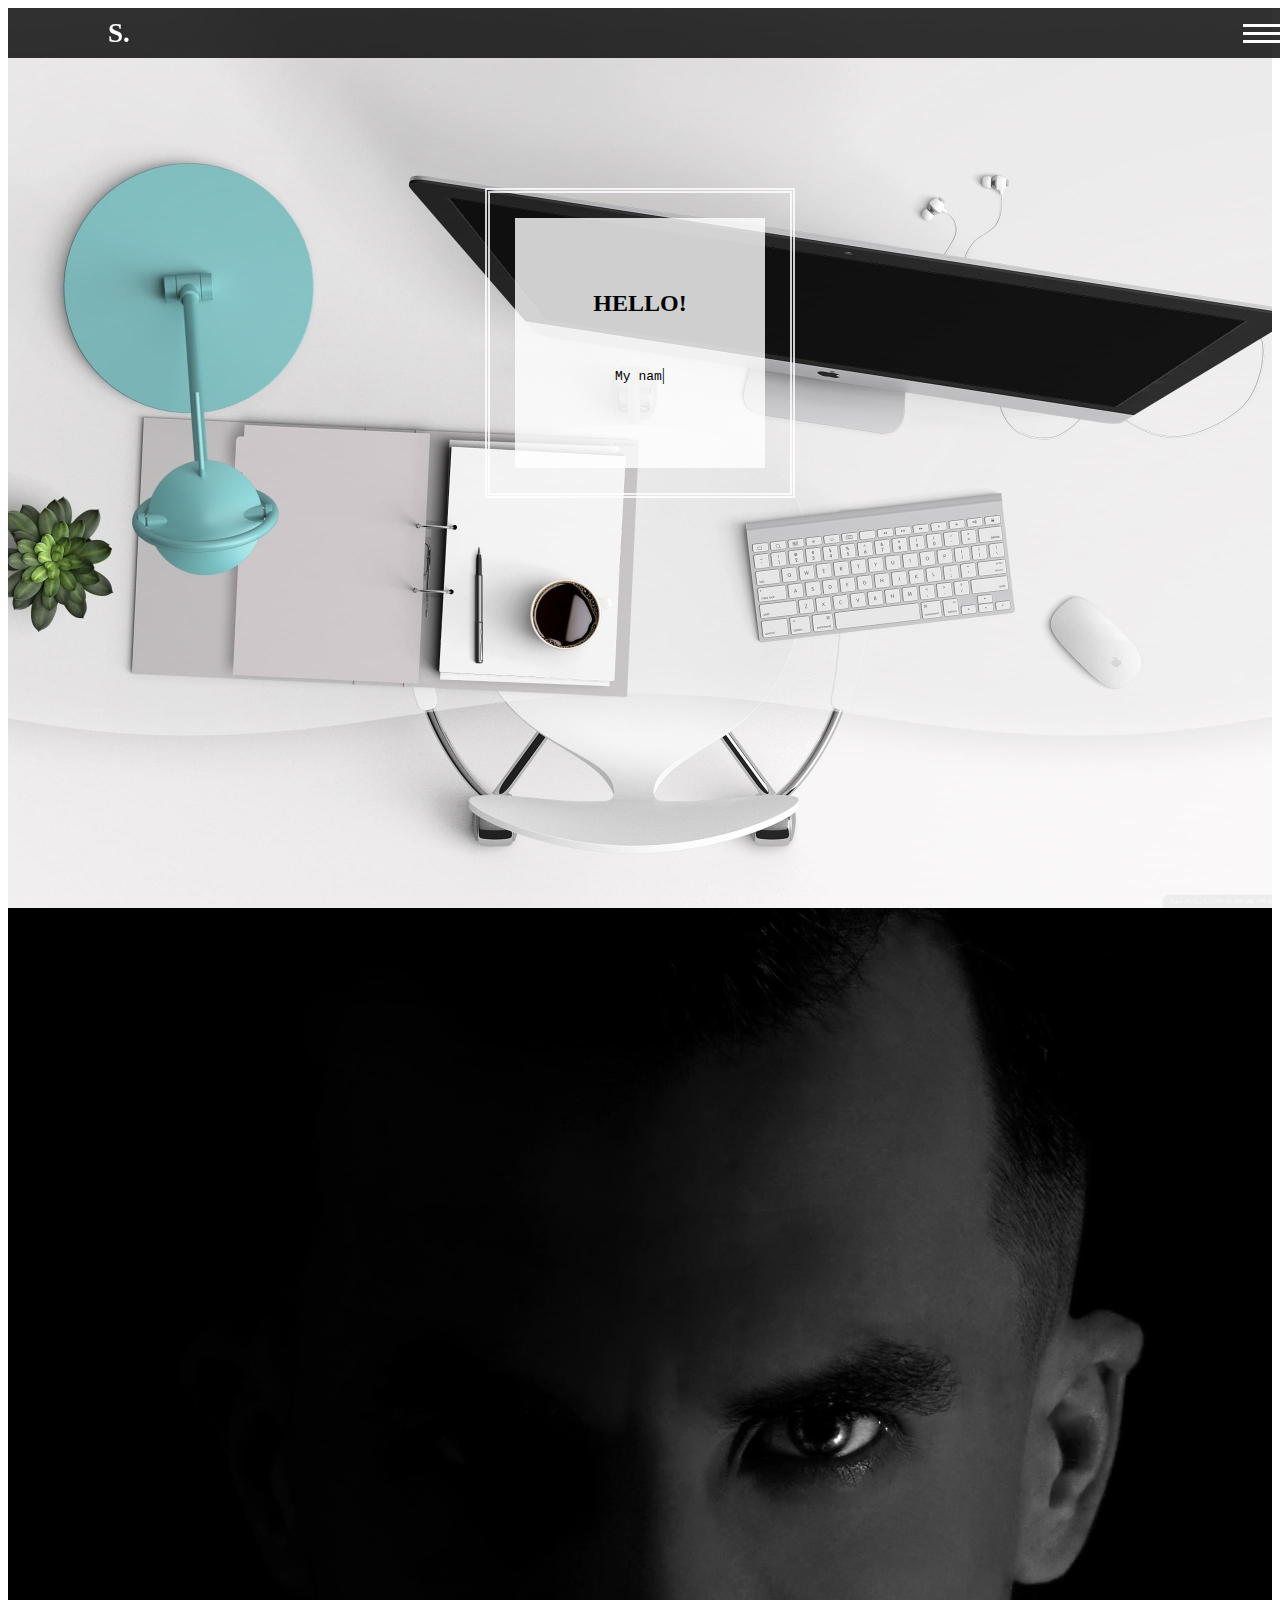
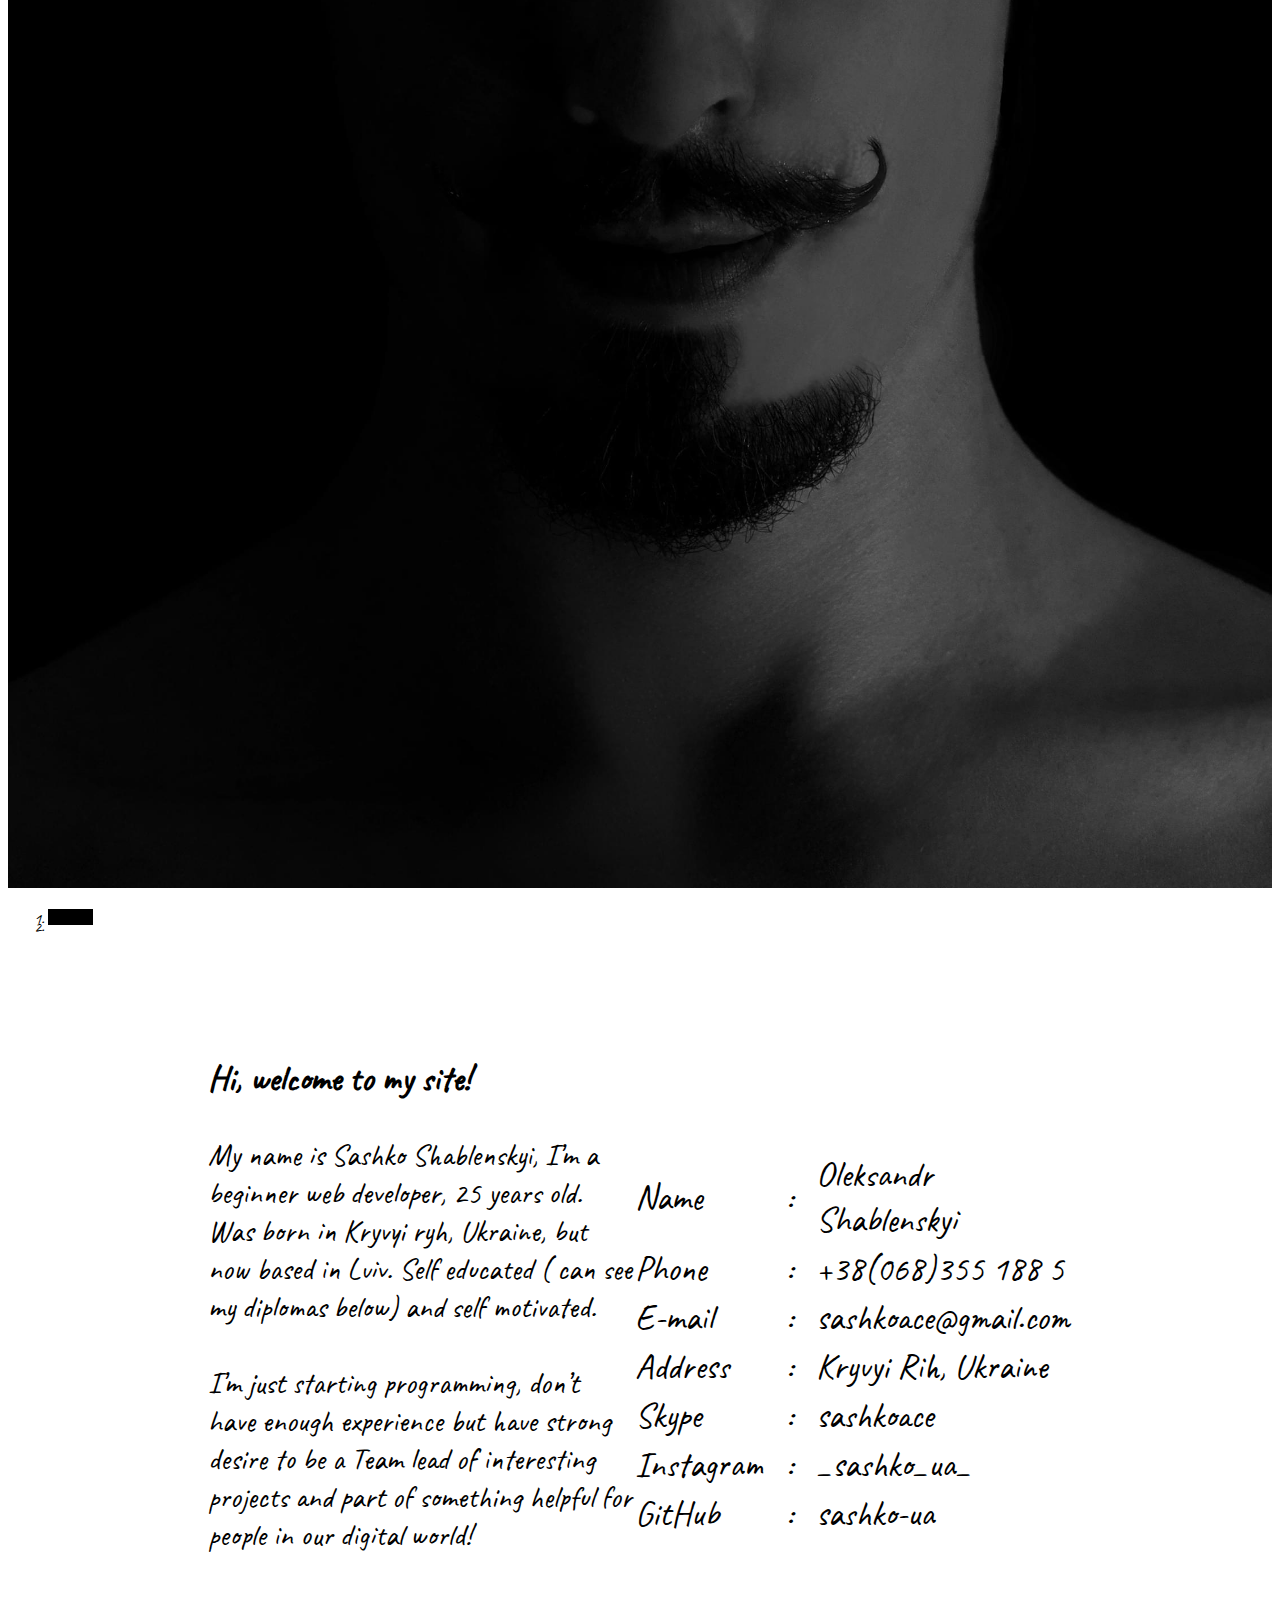
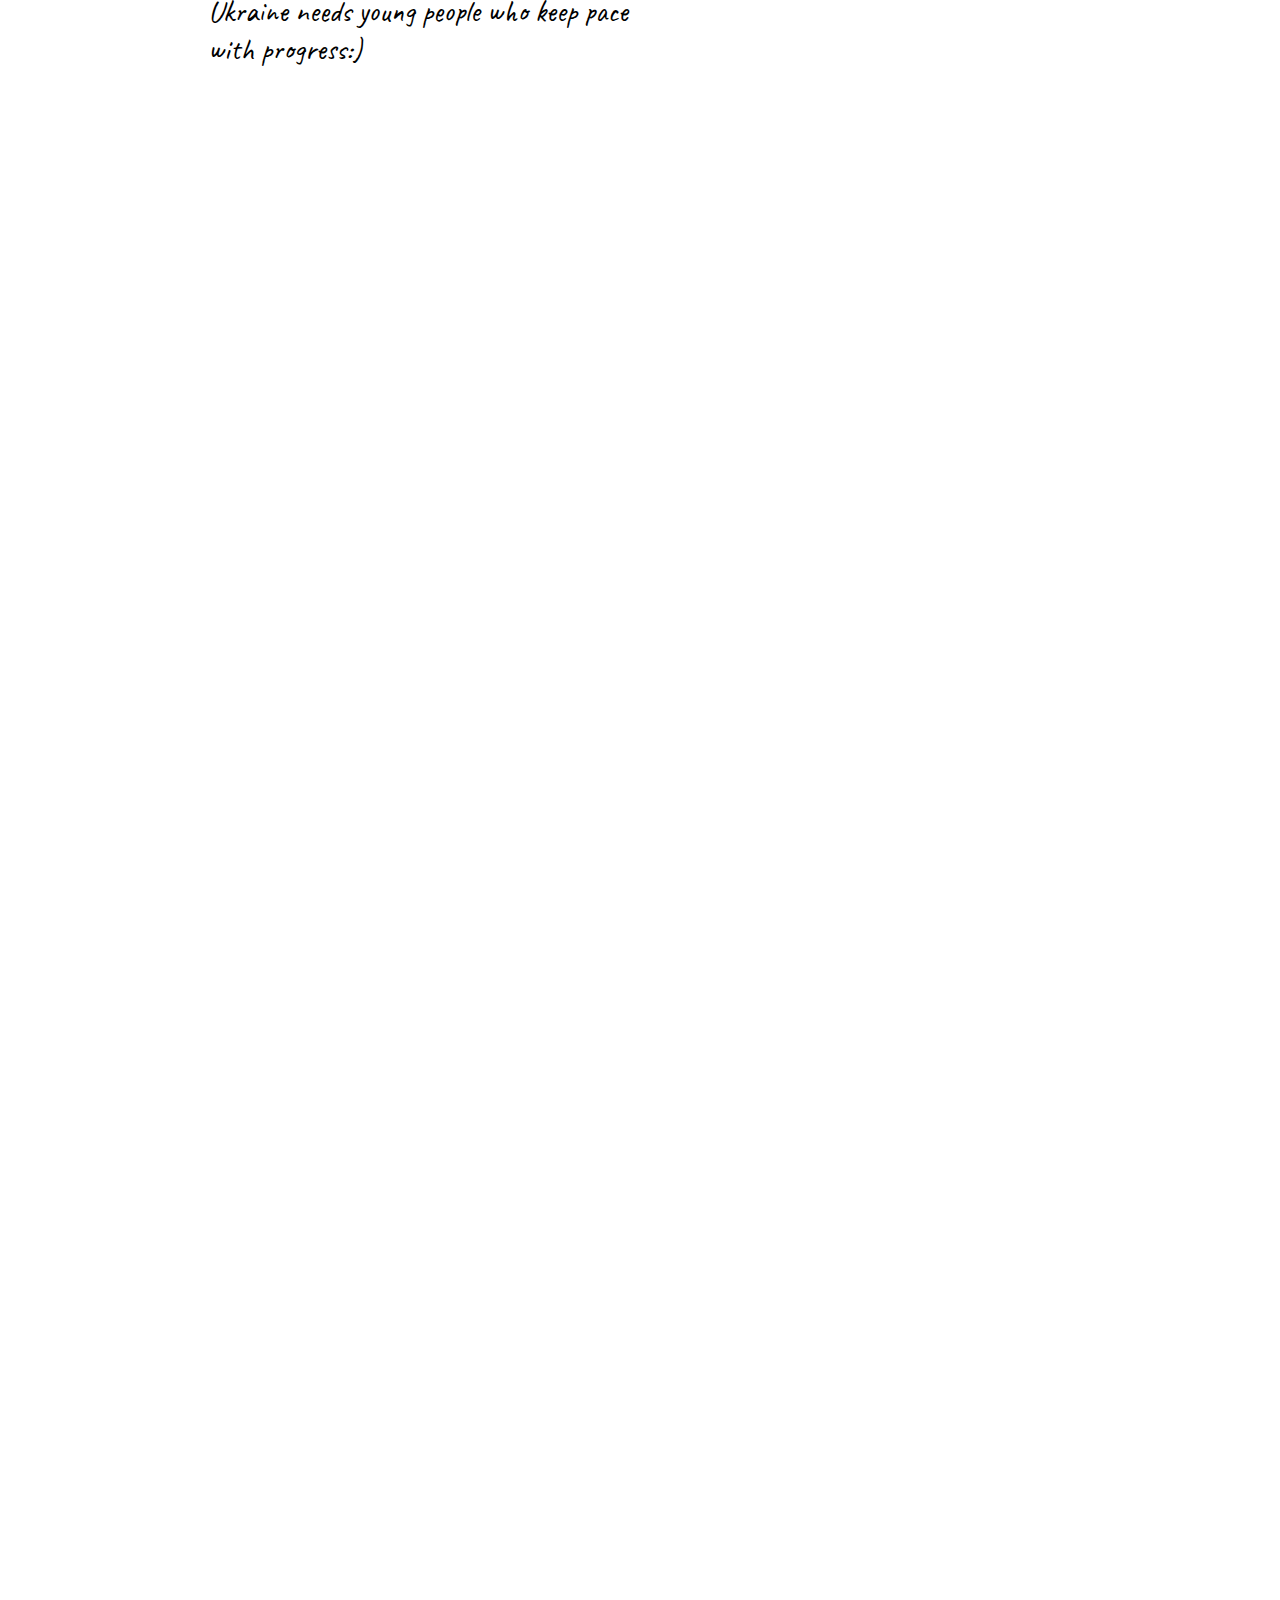
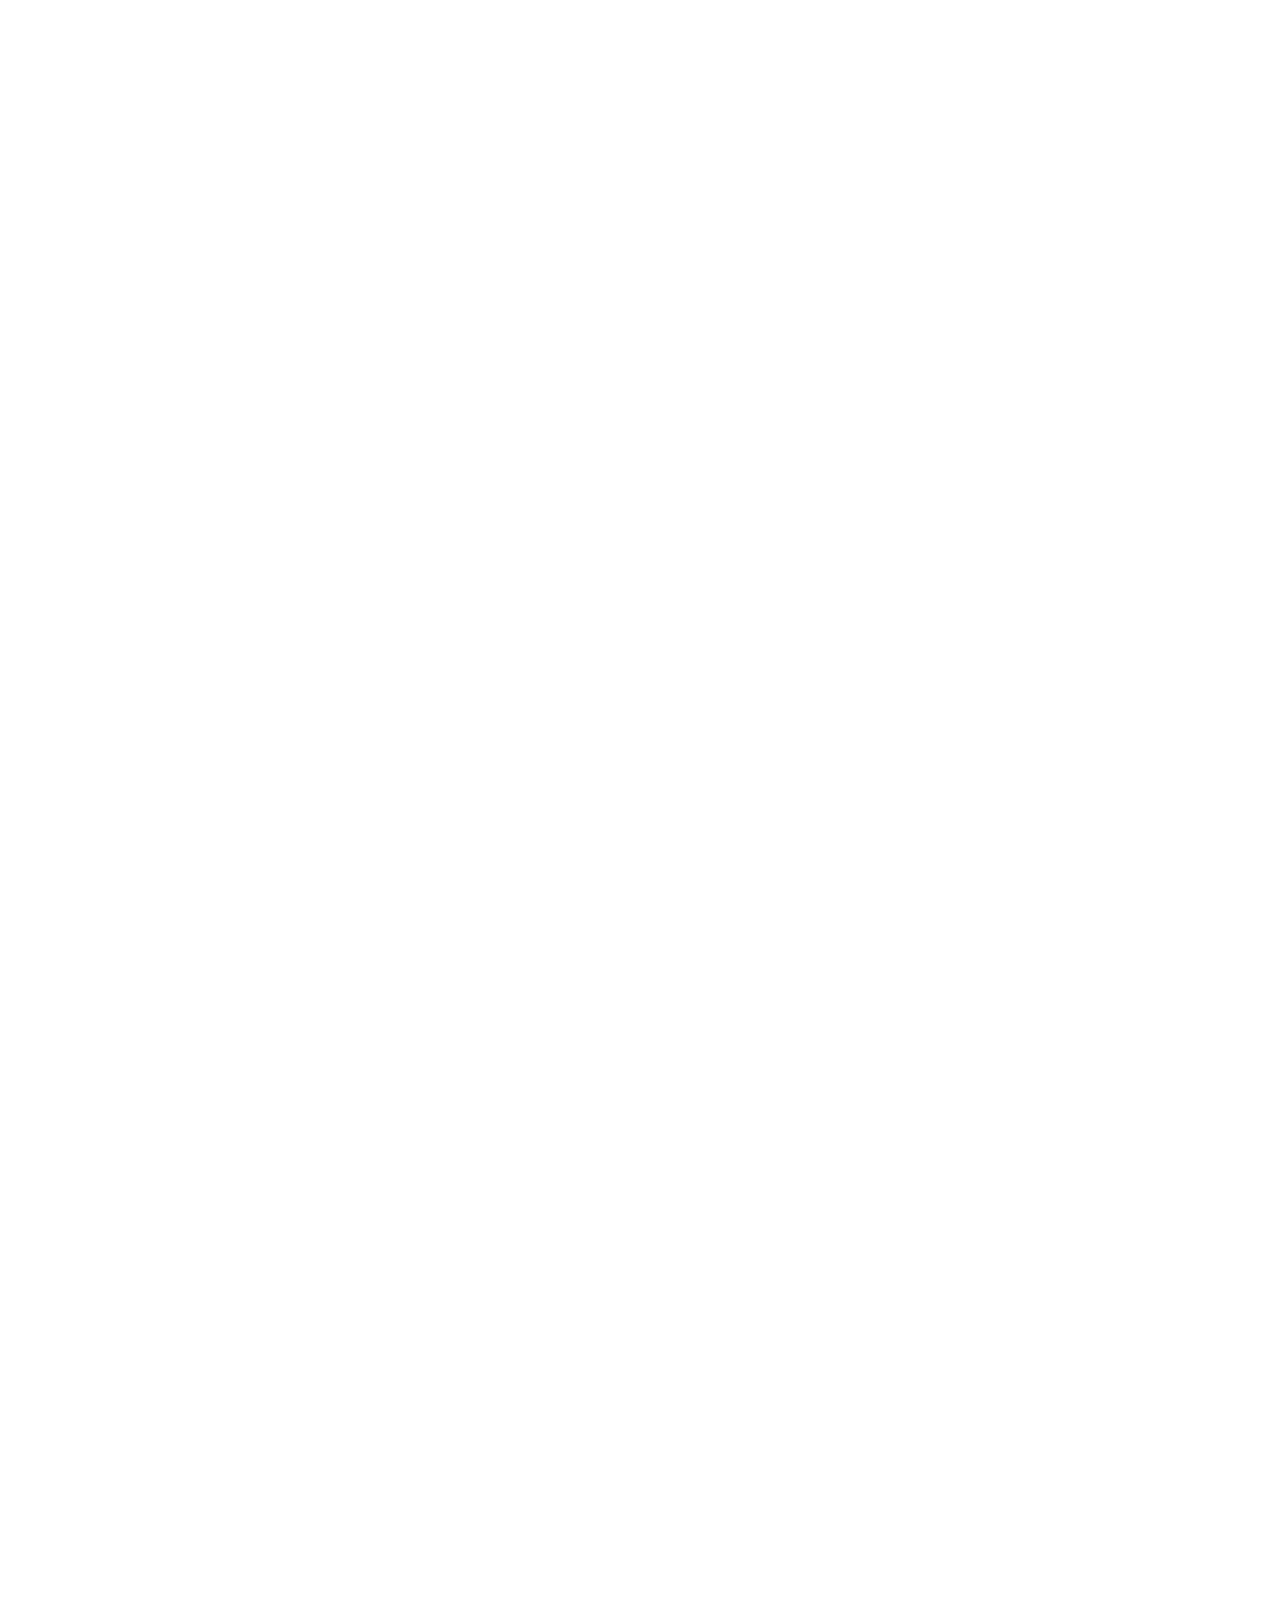
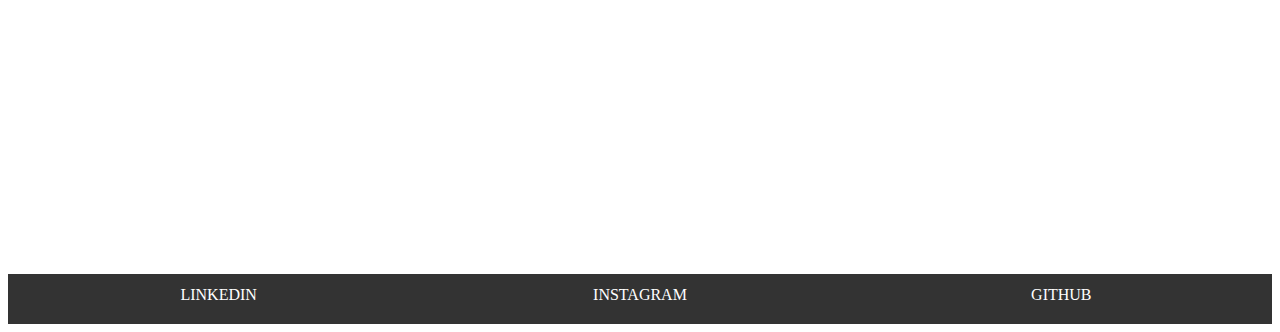
==== commit 6d716ca6: "version2.1" ====
--- a/index.html
+++ b/index.html
@@ -1 +1 @@
-<!DOCTYPE html><html lang="en"><head><meta charset="UTF-8"><meta name="viewport" content="width=device-width,initial-scale=1"><meta name="freelancehunt" content="c9476749bd38211"><title>Sashko</title><link rel="stylesheet" href="https://stackpath.bootstrapcdn.com/bootstrap/4.5.0/css/bootstrap.min.css" integrity="sha384-9aIt2nRpC12Uk9gS9baDl411NQApFmC26EwAOH8WgZl5MYYxFfc+NcPb1dKGj7Sk" crossorigin="anonymous"><link rel="stylesheet" href="css/style.min.css"></head><body><nav class="nav"><div class="nav__logo"><a href="index.html">S.</a></div><ul class="menu"><li class="menu__item"><a class="scroll-to" href="#Home">Home</a></li><li class="menu__item"><a class="scroll-to" href="#About">About</a></li><li class="menu__item"><a class="scroll-to" href="#Education">Education</a></li><li class="menu__item"><a class="scroll-to" href="#Skills">Skills</a></li><li class="menu__item"><a class="scroll-to" href="#Work">Work</a></li></ul><div class="hamburger"><span></span> <span></span> <span></span></div></nav><section class="main" id="Home"><div class="main__wrapper"><div class="main__box"><div class="main__content"><h2>HELLO!</h2><div class="typed"><pre id="typed"></pre></div></div></div></div><div class="main__arrow"><div class="chevron"></div><div class="chevron"></div><div class="chevron"></div></div></section><section class="about" id="About"><div class="row"><div class="col-sm-12 col-md-4"><img class="about__photo" src="img/photo.jpg" alt=""></div><div class="col-sm-12 col-md-7"><div id="carouselExampleIndicators" class="carousel slide" data-ride="carousel"><ol class="carousel-indicators"><li data-target="#carouselExampleIndicators" data-slide-to="0" class="active"></li><li data-target="#carouselExampleIndicators" data-slide-to="1"></li></ol><div class="carousel-inner"><div class="carousel-item active"><div class="why"><h3>Hi, welcome to my site!</h3>My name is Sashko Shablenskyi, I’m a beginner web developer, 25 years old. Was born in Kryvyi ryh, Ukraine, but now based in Lviv. Self educated ( can see my diplomas below) and self motivated.<br><br>I’m just starting programming, don’t have enough experience but have strong desire to be a Team lead of interesting projects and part of something helpful for people in our digital world!<br><br>Ukraine needs young people who keep pace with progress:)</div></div><div class="carousel-item"><table><tr><td class="contact">Name</td><td class="break">:</td><td>Oleksandr Shablenskyi</td></tr><tr><td class="contact">Phone</td><td class="break">:</td><td><a href="tel:+380683551885">+38(068)355 188 5</a></td></tr><tr><td class="contact">E-mail</td><td class="break">:</td><td><a href="mailto:sashkoace@gmail.com">sashkoace@gmail.com</a></td></tr><tr><td class="contact">Address</td><td class="break">:</td><td>Kryvyi Rih, Ukraine</td></tr><tr><td class="contact">Skype</td><td class="break">:</td><td><a href="skype:sashkoace?call">sashkoace</a></td></tr><tr><td class="contact">Instagram</td><td class="break">:</td><td><a href="https://www.instagram.com/_sashko_ua_/">_sashko_ua_</a></td></tr><tr><td class="contact">GitHub</td><td class="break">:</td><td><a href="https://github.com/sashko-ua">sashko-ua</a></td></tr></table></div></div></div></div></div></section><section class="education wow" data-wow-offset="150" id="Education"><div class="container"><div class="row"><div class="col-md-3"><div class="education__text"><h2 class="title">Education</h2></div></div><div class="col-md-9"><div class="education__box"><a href="img/education/HTML-Sololearn.jpg"><img src="img/education/HTML-Sololearn.jpg" alt=""> </a><a href="img/education/CSS-Sololearn.jpg"><img src="img/education/CSS-Sololearn.jpg" alt=""> </a><a href="img/education/Python-Sololearn.jpg"><img src="img/education/Python-Sololearn.jpg" alt=""> </a><a href="img/education/HTML+CSS-Udemy.jpg"><img src="img/education/HTML+CSS-Udemy.jpg" alt=""></a></div></div></div></div></section><section class="skills wow" data-wow-offset="150" id="Skills"><div class="container"><div class="row"><div class="col-md-3"><h2 class="title">Skills</h2></div><div class="col-md-9"><div class="skills__box"><h2>HTML</h2><div class="skills__bar"><div class="skills__value skills__value_html wow">81%</div></div></div><div class="skills__box"><h2>CSS</h2><div class="skills__bar"><div class="skills__value skills__value_css wow">73%</div></div></div><div class="skills__box"><h2>JavaScript</h2><div class="skills__bar"><div class="skills__value skills__value_js wow">20%</div></div></div><div class="skills__box"><h2>Photoshop</h2><div class="skills__bar"><div class="skills__value skills__value_photoshop wow">89%</div></div></div></div></div></div></section><section class="work wow" data-wow-offset="150" id="Work"><div class="container"><div class="row"><div class="col-md-3"><h2 class="title">Work</h2></div><div class="col-md-9"><div class="row"><div class="col-md-6"><a href="projects/OPT/index.html" target="_blank"><img src="img/work/OPT.png" alt=""></a></div><div class="col-md-6"><a href="projects/MoGo/index.html" target="_blank"><img src="img/work/MoGo.png" alt=""></a></div><div class="col-md-6"><a href="projects/Piano/index.html" target="_blank"><img src="img/work/piano.png" alt=""></a></div><div class="col-md-6"><a href="http://myvoice.pro/marathon.html" target="_blank"><img src="img/work/MyVoice.png" alt=""></a></div></div></div></div></div><a class="scroll-to" href="#Home"><div class="arrow-up" id="arrow-up"><div class="chevron-up"></div><div class="chevron-up"></div><div class="chevron-up"></div></div></a></section><div class="footer"><div class="footer__social"><a href="https://www.linkedin.com/in/sashko-shablenskyi-4b76881a3/">LinkedIn</a></div><div class="footer__social"><a href="https://www.instagram.com/_sashko_ua_/">Instagram</a></div><div class="footer__social"><a href="https://github.com/sashko-ua">GitHub</a></div></div><script src="https://code.jquery.com/jquery-3.5.1.slim.min.js" integrity="sha384-DfXdz2htPH0lsSSs5nCTpuj/zy4C+OGpamoFVy38MVBnE+IbbVYUew+OrCXaRkfj" crossorigin="anonymous"></script><script src="https://cdn.jsdelivr.net/npm/popper.js@1.16.0/dist/umd/popper.min.js" integrity="sha384-Q6E9RHvbIyZFJoft+2mJbHaEWldlvI9IOYy5n3zV9zzTtmI3UksdQRVvoxMfooAo" crossorigin="anonymous"></script><script src="https://stackpath.bootstrapcdn.com/bootstrap/4.5.0/js/bootstrap.min.js" integrity="sha384-OgVRvuATP1z7JjHLkuOU7Xw704+h835Lr+6QL9UvYjZE3Ipu6Tp75j7Bh/kR0JKI" crossorigin="anonymous"></script><script src="js/typed.min.js"></script><script src="js/jquery.maskedinput.min.js"></script><script src="js/wow.min.js"></script><script src="js/script.js"></script></body></html>+<!DOCTYPE html><html lang="en"><head><meta charset="UTF-8"><meta name="viewport" content="width=device-width,initial-scale=1"><meta name="freelancehunt" content="c9476749bd38211"><title>Sashko</title><link rel="stylesheet" href="https://stackpath.bootstrapcdn.com/bootstrap/4.5.0/css/bootstrap.min.css" integrity="sha384-9aIt2nRpC12Uk9gS9baDl411NQApFmC26EwAOH8WgZl5MYYxFfc+NcPb1dKGj7Sk" crossorigin="anonymous"><link rel="stylesheet" href="css/style.min.css"></head><body><nav class="nav"><div class="nav__logo"><a href="index.html">S.</a></div><ul class="menu"><li class="menu__item"><a class="scroll-to" href="#Home">Home</a></li><li class="menu__item"><a class="scroll-to" href="#About">About</a></li><li class="menu__item"><a class="scroll-to" href="#Education">Education</a></li><li class="menu__item"><a class="scroll-to" href="#Skills">Skills</a></li><li class="menu__item"><a class="scroll-to" href="#Work">Work</a></li></ul><div class="hamburger"><span></span> <span></span> <span></span></div></nav><section class="main" id="Home"><div class="main__wrapper"><div class="main__box"><div class="main__content"><h2>HELLO!</h2><div class="typed"><pre id="typed"></pre></div></div></div></div><div class="main__arrow"><div class="chevron"></div><div class="chevron"></div><div class="chevron"></div></div></section><section class="about" id="About"><div class="row"><div class="col-sm-12 col-md-4"><img class="about__photo" src="img/photo.jpg" alt=""></div><div class="col-sm-12 col-md-8"><div id="carouselExampleIndicators" class="carousel slide" data-ride="carousel"><ol class="carousel-indicators"><li data-target="#carouselExampleIndicators" data-slide-to="0" class="active"></li><li data-target="#carouselExampleIndicators" data-slide-to="1"></li></ol><div class="carousel-inner"><div class="carousel-item active"><div class="why"><h3>Hi, welcome to my site!</h3>My name is Sashko Shablenskyi, I’m a beginner web developer, 25 years old. Was born in Kryvyi ryh, Ukraine, but now based in Lviv. Self educated ( can see my diplomas below) and self motivated.<br><br>I’m just starting programming, don’t have enough experience but have strong desire to be a Team lead of interesting projects and part of something helpful for people in our digital world!<br><br>Ukraine needs young people who keep pace with progress:)</div></div><div class="carousel-item"><table><tr><td class="contact">Name</td><td class="break">:</td><td>Oleksandr Shablenskyi</td></tr><tr><td class="contact">Phone</td><td class="break">:</td><td><a href="tel:+380683551885">+38(068)355 188 5</a></td></tr><tr><td class="contact">E-mail</td><td class="break">:</td><td><a href="mailto:sashkoace@gmail.com">sashkoace@gmail.com</a></td></tr><tr><td class="contact">Address</td><td class="break">:</td><td>Kryvyi Rih, Ukraine</td></tr><tr><td class="contact">Skype</td><td class="break">:</td><td><a href="skype:sashkoace?call">sashkoace</a></td></tr><tr><td class="contact">Instagram</td><td class="break">:</td><td><a href="https://www.instagram.com/_sashko_ua_/">_sashko_ua_</a></td></tr><tr><td class="contact">GitHub</td><td class="break">:</td><td><a href="https://github.com/sashko-ua">sashko-ua</a></td></tr></table></div></div></div></div></div></section><section class="education wow" data-wow-offset="150" id="Education"><div class="container"><div class="row"><div class="col-md-3"><h2 class="title">Education</h2></div><div class="col-md-9"><div class="box"><div class="row"><div class="col-md-6"><a class="image-link" href="img/education/HTML-Sololearn.jpg"><img class="img" src="img/education/HTML-Sololearn.jpg" alt=""></a></div><div class="col-md-6"><a class="image-link" href="img/education/CSS-Sololearn.jpg"><img src="img/education/CSS-Sololearn.jpg" alt=""></a></div><div class="col-md-6"><a class="image-link" href="img/education/Python-Sololearn.jpg"><img src="img/education/Python-Sololearn.jpg" alt=""></a></div><div class="col-md-6"><a class="image-link" href="img/education/HTML+CSS-Udemy.jpg"><img src="img/education/HTML+CSS-Udemy.jpg" alt=""></a></div></div></div></div></div></div></section><section class="skills wow" data-wow-offset="150" id="Skills"><div class="container"><div class="row"><div class="col-md-3"><h2 class="title">Skills</h2></div><div class="col-md-9"><div class="skills__box"><h2>HTML</h2><div class="skills__bar"><div class="skills__value skills__value_html wow">81%</div></div></div><div class="skills__box"><h2>CSS</h2><div class="skills__bar"><div class="skills__value skills__value_css wow">73%</div></div></div><div class="skills__box"><h2>JavaScript</h2><div class="skills__bar"><div class="skills__value skills__value_js wow">20%</div></div></div><div class="skills__box"><h2>Photoshop</h2><div class="skills__bar"><div class="skills__value skills__value_photoshop wow">89%</div></div></div></div></div></div></section><section class="work wow" data-wow-offset="150" id="Work"><div class="container"><div class="row"><div class="col-md-3"><h2 class="title">Work</h2></div><div class="col-md-9"><div class="row"><div class="col-md-6"><a href="projects/OPT/index.html" target="_blank"><img src="img/work/OPT.png" alt=""></a></div><div class="col-md-6"><a href="projects/MoGo/index.html" target="_blank"><img src="img/work/MoGo.png" alt=""></a></div><div class="col-md-6"><a href="projects/Piano/index.html" target="_blank"><img src="img/work/piano.png" alt=""></a></div><div class="col-md-6"><a href="http://myvoice.pro/marathon.html" target="_blank"><img src="img/work/MyVoice.png" alt=""></a></div></div></div></div></div>1 <a class="scroll-to" href="#Home"><div class="arrow-up" id="arrow-up"><div class="chevron-up"></div><div class="chevron-up"></div><div class="chevron-up"></div></div></a></section><div class="footer"><div class="footer__social"><a href="https://www.linkedin.com/in/sashko-shablenskyi-4b76881a3/">LinkedIn</a></div><div class="footer__social"><a href="https://www.instagram.com/_sashko_ua_/">Instagram</a></div><div class="footer__social"><a href="https://github.com/sashko-ua">GitHub</a></div></div><script src="https://code.jquery.com/jquery-3.5.1.slim.min.js" integrity="sha384-DfXdz2htPH0lsSSs5nCTpuj/zy4C+OGpamoFVy38MVBnE+IbbVYUew+OrCXaRkfj" crossorigin="anonymous"></script><script src="https://cdn.jsdelivr.net/npm/popper.js@1.16.0/dist/umd/popper.min.js" integrity="sha384-Q6E9RHvbIyZFJoft+2mJbHaEWldlvI9IOYy5n3zV9zzTtmI3UksdQRVvoxMfooAo" crossorigin="anonymous"></script><script src="https://stackpath.bootstrapcdn.com/bootstrap/4.5.0/js/bootstrap.min.js" integrity="sha384-OgVRvuATP1z7JjHLkuOU7Xw704+h835Lr+6QL9UvYjZE3Ipu6Tp75j7Bh/kR0JKI" crossorigin="anonymous"></script><script src="//ajax.googleapis.com/ajax/libs/jquery/1.9.1/jquery.min.js"></script><script src="js/jquery.magnific-popup.min.js"></script><script src="js/typed.min.js"></script><script src="js/wow.min.js"></script><script src="js/script.js"></script></body></html>--- a/css/style.min.css
+++ b/css/style.min.css
@@ -1 +1 @@
-@-webkit-keyframes move-chevron{25%{opacity:1}33.3%{opacity:1;transform:translateY(0)}66.6%{opacity:1;transform:translateY(30px)}100%{opacity:0;transform:translateY(60px) scale(.5)}}@keyframes move-chevron{25%{opacity:1}33.3%{opacity:1;transform:translateY(0)}66.6%{opacity:1;transform:translateY(30px)}100%{opacity:0;transform:translateY(60px) scale(.5)}}@-webkit-keyframes progress-value{0%{width:0}}@keyframes progress-value{0%{width:0}}@-webkit-keyframes move-chevron-up{25%{opacity:1}33.3%{opacity:1;transform:translateY(0)}66.6%{opacity:1;transform:translateY(-30px)}100%{opacity:0;transform:translateY(-60px) scale(.5)}}@keyframes move-chevron-up{25%{opacity:1}33.3%{opacity:1;transform:translateY(0)}66.6%{opacity:1;transform:translateY(-30px)}100%{opacity:0;transform:translateY(-60px) scale(.5)}}@font-face{font-family:'Caveat Regular';src:url(../fonts/Caveat-Regular.ttf) format("truetype");font-weight:400;font-style:normal}.nav{position:fixed;display:flex;justify-content:space-between;align-items:center;height:50px;width:100vw;background-color:rgba(0,0,0,.8);padding:0 100px;z-index:100}.nav__logo a{color:#fff;font-weight:700;font-size:27px;text-decoration:none}.nav .menu{position:absolute;top:50px;right:-100%;display:flex;flex-direction:column;justify-content:space-evenly;height:100vh;width:30vw;background-color:rgba(0,0,0,.8);padding:0 0 150px 0;transition:.6s all}.nav .menu__item{color:#fff;list-style:none;text-align:center}.nav .menu__item a{display:block;font-size:35px;color:#fff;text-transform:uppercase;text-decoration:none}.nav .menu_active{right:0}.nav .hamburger{width:110px;padding:5px 35px}.nav .hamburger:hover{cursor:pointer}.nav .hamburger span{display:block;margin:5px 0;height:3px;background-color:#fff;transition:.8s all}.nav .hamburger span:hover{cursor:pointer}.nav .hamburger_active span{padding:4px 15px;margin-bottom:-13px}.nav .hamburger_active span:nth-child(1){transform:translateY(3px) rotate(-135deg)}.nav .hamburger_active span:nth-child(2){display:none}.nav .hamburger_active span:nth-child(3){transform:translateY(3px) rotate(135deg)}.main{position:relative;height:100vh;background:url(../img/main_bg.jpg) center center/cover no-repeat}.main__box{width:300px;height:300px;position:absolute;top:20%;left:50%;transform:translatex(-50%);border:5px double rgba(255,255,255,.8)}.main__content{display:flex;flex-direction:column;justify-content:center;align-items:center;position:absolute;top:50%;left:50%;transform:translate(-50%,-50%);width:250px;height:250px;background-color:rgba(255,255,255,.8)}.main__content h2{padding:0 0 30px}.main__content .typed{height:50px;width:200px;text-align:center}.main__content .typed pre{display:inline;text-align:center}.main__arrow{position:absolute;bottom:10%;left:50%;transform:translatex(-50%);display:flex;justify-content:center;align-items:center}.main__arrow .chevron{position:absolute;width:50px;height:15px;opacity:0;transform:scale(.3);-webkit-animation:move-chevron 2s ease-out infinite;animation:move-chevron 2s ease-out infinite}.main__arrow .chevron:first-child{-webkit-animation:move-chevron 2s ease-out .7s infinite;animation:move-chevron 2s ease-out .7s infinite}.main__arrow .chevron:nth-child(2){-webkit-animation:move-chevron 2s ease-out 1.4s infinite;animation:move-chevron 2s ease-out 1.4s infinite}.main__arrow .chevron:after,.main__arrow .chevron:before{content:'';position:absolute;top:0;height:100%;width:50%;background:rgba(0,0,0,.8)}.main__arrow .chevron:before{left:0;transform:skewY(40deg)}.main__arrow .chevron:after{right:0;transform:skewY(-40deg)}.about{font-family:'Caveat Regular';min-height:500px}.about .col-md-4,.about .row{padding:0;margin:0}.about__photo{width:100%}.about .carousel{height:100%;width:100%}.about .carousel li{background-color:#000;width:45px;height:8px}.about .carousel-inner{display:flex;align-items:center;padding:80px 60px}.about .carousel-inner .why{font-size:30px}.about .carousel-inner .why h3{font-weight:700;font-size:35px}.about .carousel-inner .carousel-item{font-size:35px}.about .carousel-inner .carousel-item a{color:#000;text-decoration:none}.about .carousel-inner .carousel-item table{display:flex;justify-content:center;align-items:center}.education{min-height:500px;padding:80px 0;background-color:rgba(0,0,0,.1)}.education__box{display:flex;justify-content:space-between;flex-wrap:wrap;width:800px}.education__box img{width:350px;margin:0 25px 25px 0}.education__box img::after{content:'';position:absolute;top:0;left:0;display:block;height:100%;width:350px;background-color:rgba(0,0,0,.8)}.skills{min-width:500px;padding:80px}.skills__box h2{font-size:20px}.skills__bar{position:relative;width:100%;height:25px;background-color:rgba(0,0,0,.2);margin:5px 0;border-radius:15px;padding:3px}.skills__value{display:flex;justify-content:center;align-items:center;height:100%;background-color:#444;border-radius:15px;color:#fff;-webkit-animation:progress-value 2.5s ease-out;animation:progress-value 2.5s ease-out}.skills__value_html{width:81%}.skills__value_css{width:73%}.skills__value_js{width:20%}.skills__value_photoshop{width:89%}.work{position:relative;min-height:500px;padding:80px 0;background-color:rgba(0,0,0,.1)}.work img{position:relative;width:100%;height:200px;margin:0 15px 25px 0;box-shadow:0 0 15px #fff}.work img::before{content:'';display:block;width:100%;height:100%;position:absolute;left:0;top:0;background:linear-gradient(to right,rgba(9,5,47,.85) 0,rgba(49,29,94,.85) 100%)}.work img:hover{box-shadow:0 0 20px #000}.work .arrow-up{position:fixed;bottom:10%;right:5%;transform:translatex(-50%);display:flex;justify-content:center;align-items:center;width:50px;height:80px}.work .arrow-up .chevron-up{position:absolute;width:50px;height:15px;opacity:0;transform:scale(-.3);-webkit-animation:move-chevron-up 2s ease-out infinite;animation:move-chevron-up 2s ease-out infinite}.work .arrow-up .chevron-up:first-child{-webkit-animation:move-chevron-up 2s ease-out .7s infinite;animation:move-chevron-up 2s ease-out .7s infinite}.work .arrow-up .chevron-up:nth-child(2){-webkit-animation:move-chevron-up 2s ease-out 1.4s infinite;animation:move-chevron-up 2s ease-out 1.4s infinite}.work .arrow-up .chevron-up:after,.work .arrow-up .chevron-up:before{content:'';position:absolute;top:0;height:100%;width:50%;background:rgba(0,0,0,.8)}.work .arrow-up .chevron-up:before{left:0;transform:skewY(-40deg)}.work .arrow-up .chevron-up:after{right:0;transform:skewY(40deg)}.footer{background-color:rgba(0,0,0,.8);display:flex;text-transform:uppercase;height:50px}.footer__social{height:100%;width:33.333%;text-align:center}.footer__social:hover{background-color:#fff;cursor:pointer}.footer__social:hover a{color:#000}.footer__social a{display:block;margin:12px auto;color:#fff;text-decoration:none}+@-webkit-keyframes move-chevron{25%{opacity:1}33.3%{opacity:1;transform:translateY(0)}66.6%{opacity:1;transform:translateY(30px)}100%{opacity:0;transform:translateY(60px) scale(.5)}}@keyframes move-chevron{25%{opacity:1}33.3%{opacity:1;transform:translateY(0)}66.6%{opacity:1;transform:translateY(30px)}100%{opacity:0;transform:translateY(60px) scale(.5)}}@-webkit-keyframes progress-value{0%{width:0}}@keyframes progress-value{0%{width:0}}@-webkit-keyframes move-chevron-up{25%{opacity:1}33.3%{opacity:1;transform:translateY(0)}66.6%{opacity:1;transform:translateY(-30px)}100%{opacity:0;transform:translateY(-60px) scale(.5)}}@keyframes move-chevron-up{25%{opacity:1}33.3%{opacity:1;transform:translateY(0)}66.6%{opacity:1;transform:translateY(-30px)}100%{opacity:0;transform:translateY(-60px) scale(.5)}}@font-face{font-family:'Caveat Regular';src:url(../fonts/Caveat-Regular.ttf) format("truetype");font-weight:400;font-style:normal}.title{font-weight:700}.title::after{content:'';display:block;width:50px;border-bottom:3px solid #87c2c4;margin:10px 0}.mfp-bg{top:0;left:0;width:100%;height:100%;z-index:1042;overflow:hidden;position:fixed;background:#0b0b0b;opacity:.8}.mfp-wrap{top:0;left:0;width:100%;height:100%;z-index:1043;position:fixed;outline:0!important}.mfp-container{text-align:center;position:absolute;width:100%;height:100%;left:0;top:0;padding:0 8px;box-sizing:border-box}.mfp-container:before{content:'';display:inline-block;height:100%;vertical-align:middle}.mfp-align-top .mfp-container:before{display:none}.mfp-content{position:relative;display:inline-block;vertical-align:middle;margin:0 auto;text-align:left;z-index:1045}.mfp-ajax-holder .mfp-content,.mfp-inline-holder .mfp-content{width:100%;cursor:auto}.mfp-ajax-cur{cursor:progress}.mfp-zoom-out-cur,.mfp-zoom-out-cur .mfp-image-holder .mfp-close{cursor:zoom-out}.mfp-zoom{cursor:pointer;cursor:zoom-in}.mfp-auto-cursor .mfp-content{cursor:auto}.mfp-arrow,.mfp-close,.mfp-counter,.mfp-preloader{-webkit-user-select:none;-moz-user-select:none;-ms-user-select:none;user-select:none}.mfp-loading.mfp-figure{display:none}.mfp-hide{display:none!important}.mfp-preloader{color:#ccc;position:absolute;top:50%;width:auto;text-align:center;margin-top:-.8em;left:8px;right:8px;z-index:1044}.mfp-preloader a{color:#ccc}.mfp-preloader a:hover{color:#fff}.mfp-s-ready .mfp-preloader{display:none}.mfp-s-error .mfp-content{display:none}button.mfp-arrow,button.mfp-close{overflow:visible;cursor:pointer;background:0 0;border:0;-webkit-appearance:none;display:block;outline:0;padding:0;z-index:1046;box-shadow:none;touch-action:manipulation}button::-moz-focus-inner{padding:0;border:0}.mfp-close{width:44px;height:44px;line-height:44px;position:absolute;right:0;top:0;text-decoration:none;text-align:center;opacity:.65;padding:0 0 18px 10px;color:#fff;font-style:normal;font-size:28px;font-family:Arial,Baskerville,monospace}.mfp-close:focus,.mfp-close:hover{opacity:1}.mfp-close:active{top:1px}.mfp-close-btn-in .mfp-close{color:#333}.mfp-iframe-holder .mfp-close,.mfp-image-holder .mfp-close{color:#fff;right:-6px;text-align:right;padding-right:6px;width:100%}.mfp-counter{position:absolute;top:0;right:0;color:#ccc;font-size:12px;line-height:18px;white-space:nowrap}.mfp-arrow{position:absolute;opacity:.65;margin:0;top:50%;margin-top:-55px;padding:0;width:90px;height:110px;-webkit-tap-highlight-color:rgba(0,0,0,0)}.mfp-arrow:active{margin-top:-54px}.mfp-arrow:focus,.mfp-arrow:hover{opacity:1}.mfp-arrow:after,.mfp-arrow:before{content:'';display:block;width:0;height:0;position:absolute;left:0;top:0;margin-top:35px;margin-left:35px;border:medium inset transparent}.mfp-arrow:after{border-top-width:13px;border-bottom-width:13px;top:8px}.mfp-arrow:before{border-top-width:21px;border-bottom-width:21px;opacity:.7}.mfp-arrow-left{left:0}.mfp-arrow-left:after{border-right:17px solid #fff;margin-left:31px}.mfp-arrow-left:before{margin-left:25px;border-right:27px solid #3f3f3f}.mfp-arrow-right{right:0}.mfp-arrow-right:after{border-left:17px solid #fff;margin-left:39px}.mfp-arrow-right:before{border-left:27px solid #3f3f3f}.mfp-iframe-holder{padding-top:40px;padding-bottom:40px}.mfp-iframe-holder .mfp-content{line-height:0;width:100%;max-width:900px}.mfp-iframe-holder .mfp-close{top:-40px}.mfp-iframe-scaler{width:100%;height:0;overflow:hidden;padding-top:56.25%}.mfp-iframe-scaler iframe{position:absolute;display:block;top:0;left:0;width:100%;height:100%;box-shadow:0 0 8px rgba(0,0,0,.6);background:#000}img.mfp-img{width:auto;max-width:100%;height:auto;display:block;line-height:0;box-sizing:border-box;padding:40px 0 40px;margin:0 auto}.mfp-figure{line-height:0}.mfp-figure:after{content:'';position:absolute;left:0;top:40px;bottom:40px;display:block;right:0;width:auto;height:auto;z-index:-1;box-shadow:0 0 8px rgba(0,0,0,.6);background:#444}.mfp-figure small{color:#bdbdbd;display:block;font-size:12px;line-height:14px}.mfp-figure figure{margin:0}.mfp-bottom-bar{margin-top:-36px;position:absolute;top:100%;left:0;width:100%;cursor:auto}.mfp-title{text-align:left;line-height:18px;color:#f3f3f3;word-wrap:break-word;padding-right:36px}.mfp-image-holder .mfp-content{max-width:100%}.mfp-gallery .mfp-image-holder .mfp-figure{cursor:pointer}@media screen and (max-width:800px) and (orientation:landscape),screen and (max-height:300px){.mfp-img-mobile .mfp-image-holder{padding-left:0;padding-right:0}.mfp-img-mobile img.mfp-img{padding:0}.mfp-img-mobile .mfp-figure:after{top:0;bottom:0}.mfp-img-mobile .mfp-figure small{display:inline;margin-left:5px}.mfp-img-mobile .mfp-bottom-bar{background:rgba(0,0,0,.6);bottom:0;margin:0;top:auto;padding:3px 5px;position:fixed;box-sizing:border-box}.mfp-img-mobile .mfp-bottom-bar:empty{padding:0}.mfp-img-mobile .mfp-counter{right:5px;top:3px}.mfp-img-mobile .mfp-close{top:0;right:0;width:35px;height:35px;line-height:35px;background:rgba(0,0,0,.6);position:fixed;text-align:center;padding:0}}@media all and (max-width:900px){.mfp-arrow{transform:scale(.75)}.mfp-arrow-left{transform-origin:0}.mfp-arrow-right{transform-origin:100%}.mfp-container{padding-left:6px;padding-right:6px}}.nav{position:fixed;display:flex;justify-content:space-between;align-items:center;height:50px;width:100vw;background-color:rgba(0,0,0,.8);padding:0 100px;z-index:100}.nav__logo a{color:#fff;font-weight:700;font-size:27px;text-decoration:none}.nav .menu{position:absolute;top:50px;right:-100%;display:flex;flex-direction:column;justify-content:space-evenly;height:100vh;width:30vw;background-color:rgba(0,0,0,.8);padding:0 0 150px 0;transition:.6s all}.nav .menu__item{color:#fff;list-style:none;text-align:center}.nav .menu__item a{display:block;font-size:35px;color:#fff;text-transform:uppercase;text-decoration:none}.nav .menu_active{right:0}.nav .hamburger{width:110px;padding:5px 35px}.nav .hamburger:hover{cursor:pointer}.nav .hamburger span{display:block;margin:5px 0;height:3px;background-color:#fff;transition:.8s all}.nav .hamburger span:hover{cursor:pointer}.nav .hamburger_active span{padding:4px 15px;margin-bottom:-13px}.nav .hamburger_active span:nth-child(1){transform:translateY(3px) rotate(-135deg)}.nav .hamburger_active span:nth-child(2){display:none}.nav .hamburger_active span:nth-child(3){transform:translateY(3px) rotate(135deg)}.main{position:relative;height:100vh;background:url(../img/main_bg.jpg) center center/cover no-repeat}.main__box{width:300px;height:300px;position:absolute;top:20%;left:50%;transform:translatex(-50%);border:5px double rgba(255,255,255,.8)}.main__content{display:flex;flex-direction:column;justify-content:center;align-items:center;position:absolute;top:50%;left:50%;transform:translate(-50%,-50%);width:250px;height:250px;background-color:rgba(255,255,255,.8)}.main__content h2{padding:0 0 30px}.main__content .typed{height:50px;width:200px;text-align:center}.main__content .typed pre{display:inline;text-align:center}.main__arrow{position:absolute;bottom:10%;left:50%;transform:translatex(-50%);display:flex;justify-content:center;align-items:center}.main__arrow .chevron{position:absolute;width:50px;height:15px;opacity:0;transform:scale(.3);-webkit-animation:move-chevron 2s ease-out infinite;animation:move-chevron 2s ease-out infinite}.main__arrow .chevron:first-child{-webkit-animation:move-chevron 2s ease-out .7s infinite;animation:move-chevron 2s ease-out .7s infinite}.main__arrow .chevron:nth-child(2){-webkit-animation:move-chevron 2s ease-out 1.4s infinite;animation:move-chevron 2s ease-out 1.4s infinite}.main__arrow .chevron:after,.main__arrow .chevron:before{content:'';position:absolute;top:0;height:100%;width:50%;background:rgba(0,0,0,.8)}.main__arrow .chevron:before{left:0;transform:skewY(40deg)}.main__arrow .chevron:after{right:0;transform:skewY(-40deg)}.about{font-family:'Caveat Regular';min-height:500px}.about .col-md-4,.about .row{padding:0;margin:0}.about__photo{width:100%}.about .carousel{height:100%;width:100%}.about .carousel li{background-color:#000;width:45px;height:8px}.about .carousel-inner{display:flex;align-items:center;padding:80px 200px}.about .carousel-inner .why{font-size:30px}.about .carousel-inner .why h3{font-weight:700;font-size:35px}.about .carousel-inner .carousel-item{font-size:35px}.about .carousel-inner .carousel-item a{color:#000;text-decoration:none}.about .carousel-inner .carousel-item table{display:flex;justify-content:center;align-items:center}.about .carousel-inner .carousel-item table .break{padding:0 20px}.about .carousel-inner .carousel-item table a:hover{color:#87c2c4}.education{min-height:500px;padding:80px 0;background-color:rgba(0,0,0,.1)}.education .col-md-6{padding:0}.education img{width:100%;height:300px;opacity:.5;border:none;border:15px solid rgba(0,0,0,0)}.education img:hover{cursor:zoom-in;opacity:1;border:none;border:px solid #87c2c4}.mfp-close{font-size:50px;font-weight:700;right:5%;top:15px}.mfp-close:hover{color:#87c2c4}.mfp-zoom-out-cur{cursor:auto}.mfp-arrow:hover{background-color:#87c2c4}.skills{min-width:500px;padding:80px}.skills__box h2{font-size:20px}.skills__bar{position:relative;width:100%;height:25px;background-color:rgba(0,0,0,.2);margin:5px 0;border-radius:15px;padding:3px}.skills__value{display:flex;justify-content:center;align-items:center;height:100%;background-color:#87c2c4;border-radius:15px;-webkit-animation:progress-value 2.5s ease-out;animation:progress-value 2.5s ease-out}.skills__value_html{width:81%}.skills__value_css{width:73%}.skills__value_js{width:20%}.skills__value_photoshop{width:89%}.work{position:relative;min-height:500px;padding:80px 0;background-color:rgba(0,0,0,.1)}.work img{position:relative;width:100%;height:200px;margin:0 15px 25px 0}.work img:hover{transform:translate(-10px,-10px);box-shadow:15px 15px 10px rgba(0,0,0,.7)}.work .arrow-up{position:fixed;bottom:10%;right:5%;transform:translatex(-50%);display:flex;justify-content:center;align-items:center;width:50px;height:80px}.work .arrow-up .chevron-up{position:absolute;width:50px;height:15px;opacity:0;transform:scale(-.3);-webkit-animation:move-chevron-up 2s ease-out infinite;animation:move-chevron-up 2s ease-out infinite}.work .arrow-up .chevron-up:first-child{-webkit-animation:move-chevron-up 2s ease-out .7s infinite;animation:move-chevron-up 2s ease-out .7s infinite}.work .arrow-up .chevron-up:nth-child(2){-webkit-animation:move-chevron-up 2s ease-out 1.4s infinite;animation:move-chevron-up 2s ease-out 1.4s infinite}.work .arrow-up .chevron-up:after,.work .arrow-up .chevron-up:before{content:'';position:absolute;top:0;height:100%;width:50%;background:rgba(0,0,0,.8)}.work .arrow-up .chevron-up:before{left:0;transform:skewY(-40deg)}.work .arrow-up .chevron-up:after{right:0;transform:skewY(40deg)}.footer{background-color:rgba(0,0,0,.8);display:flex;text-transform:uppercase;height:50px}.footer__social{height:100%;width:33.333%;text-align:center}.footer__social:hover{background-color:#87c2c4;cursor:pointer}.footer__social:hover a{color:#000}.footer__social a{display:block;margin:12px auto;color:#fff;text-decoration:none}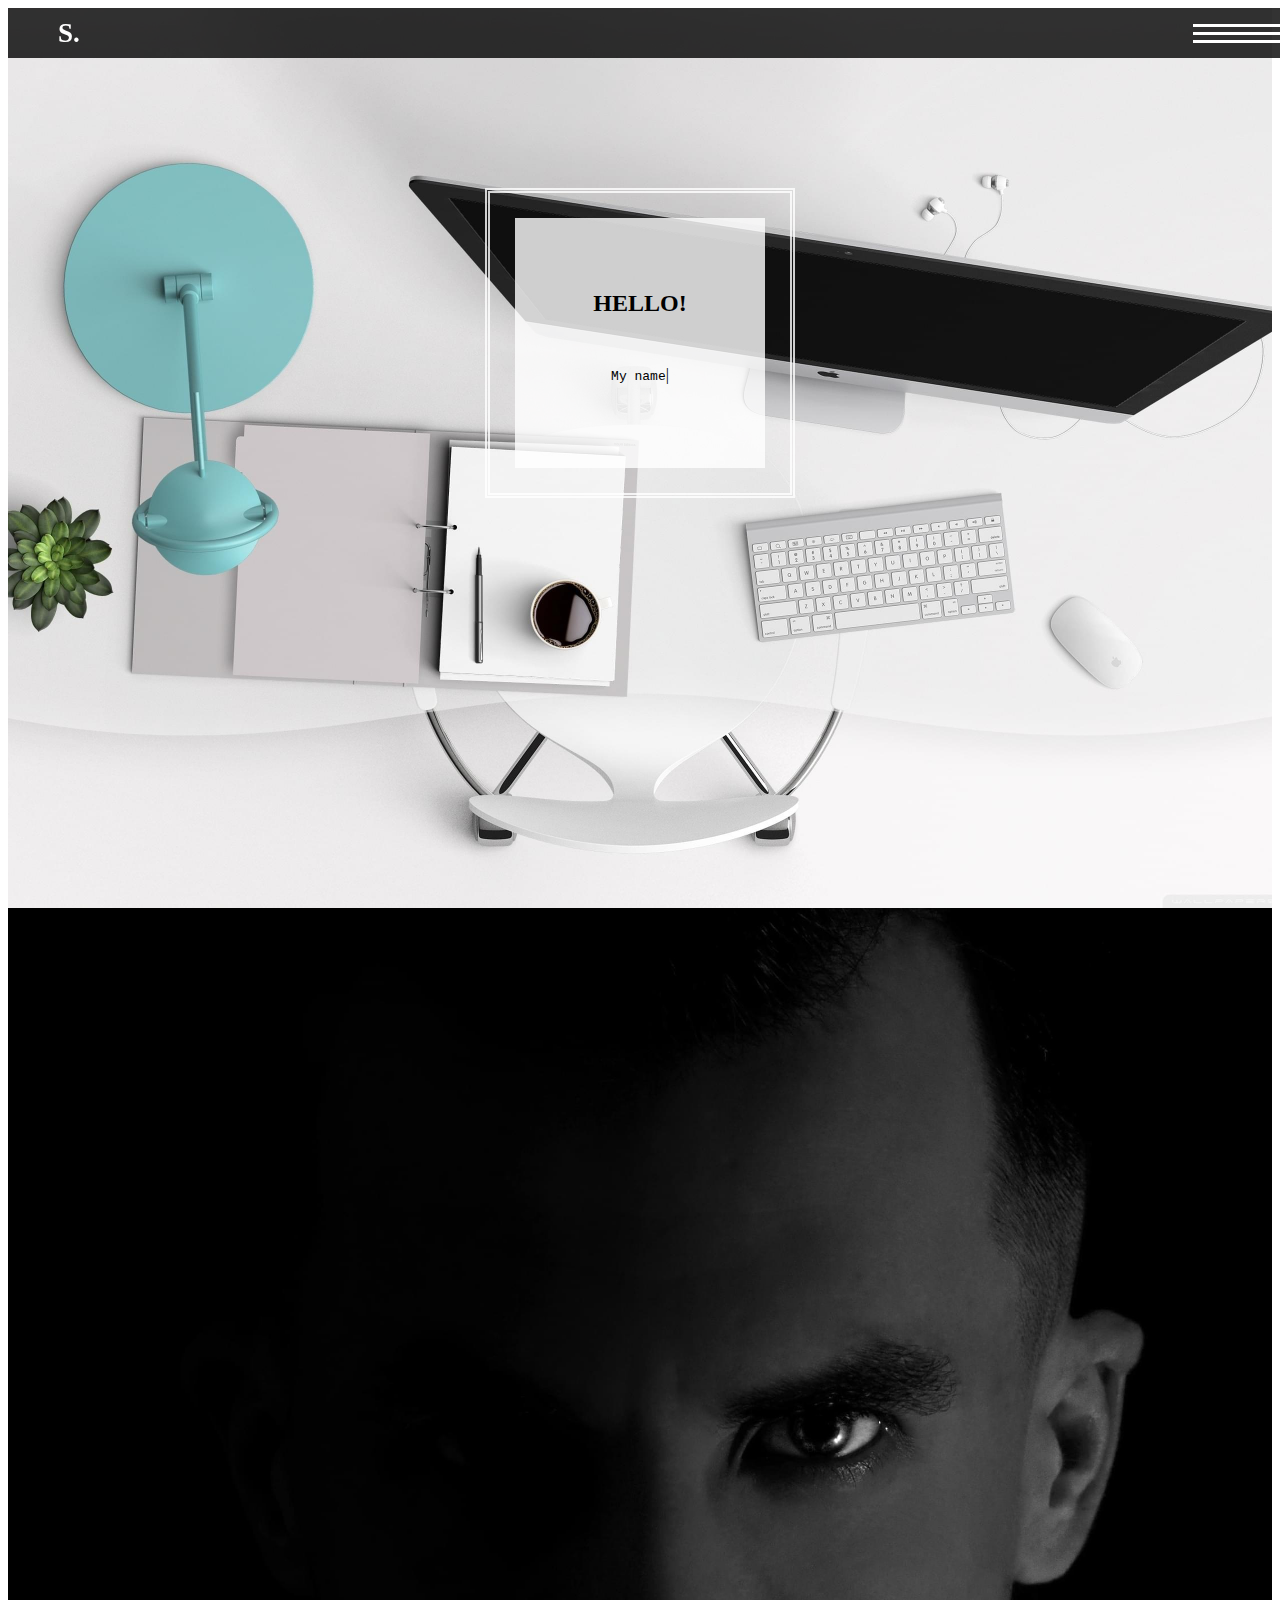
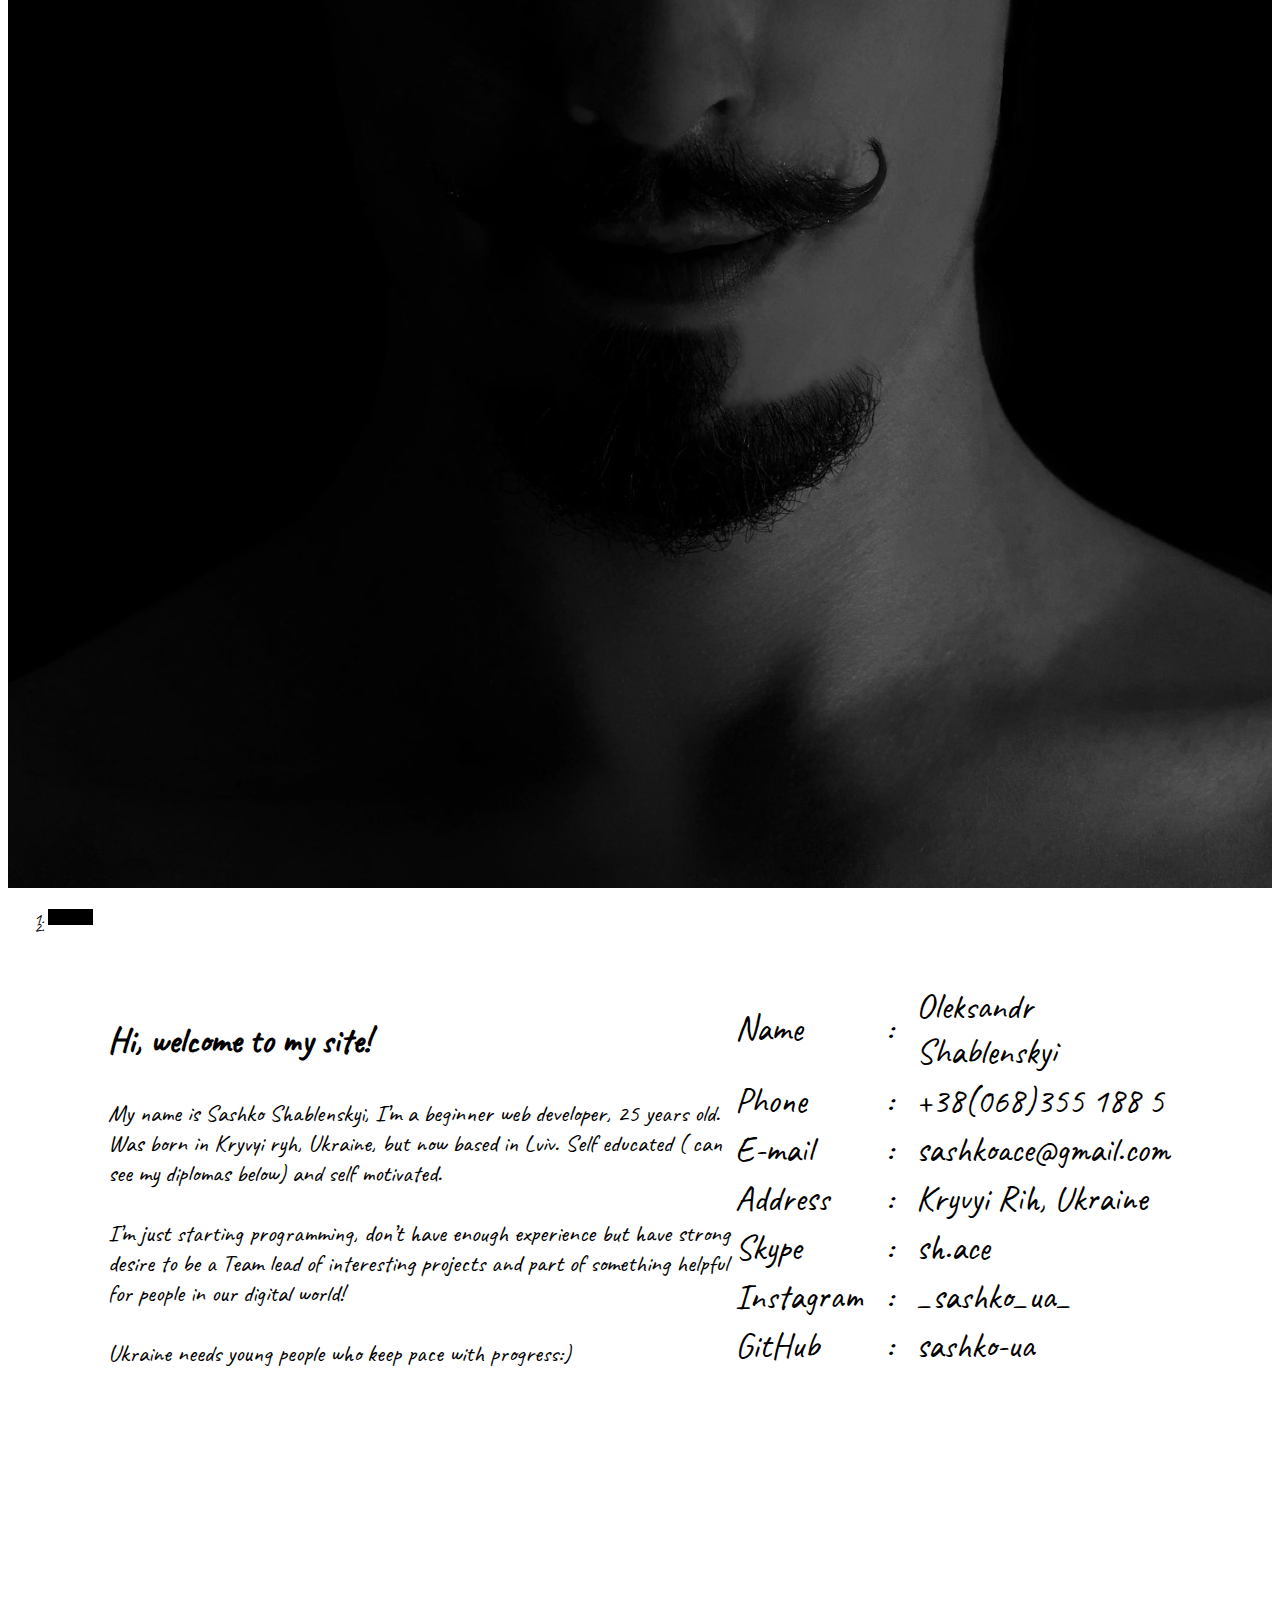
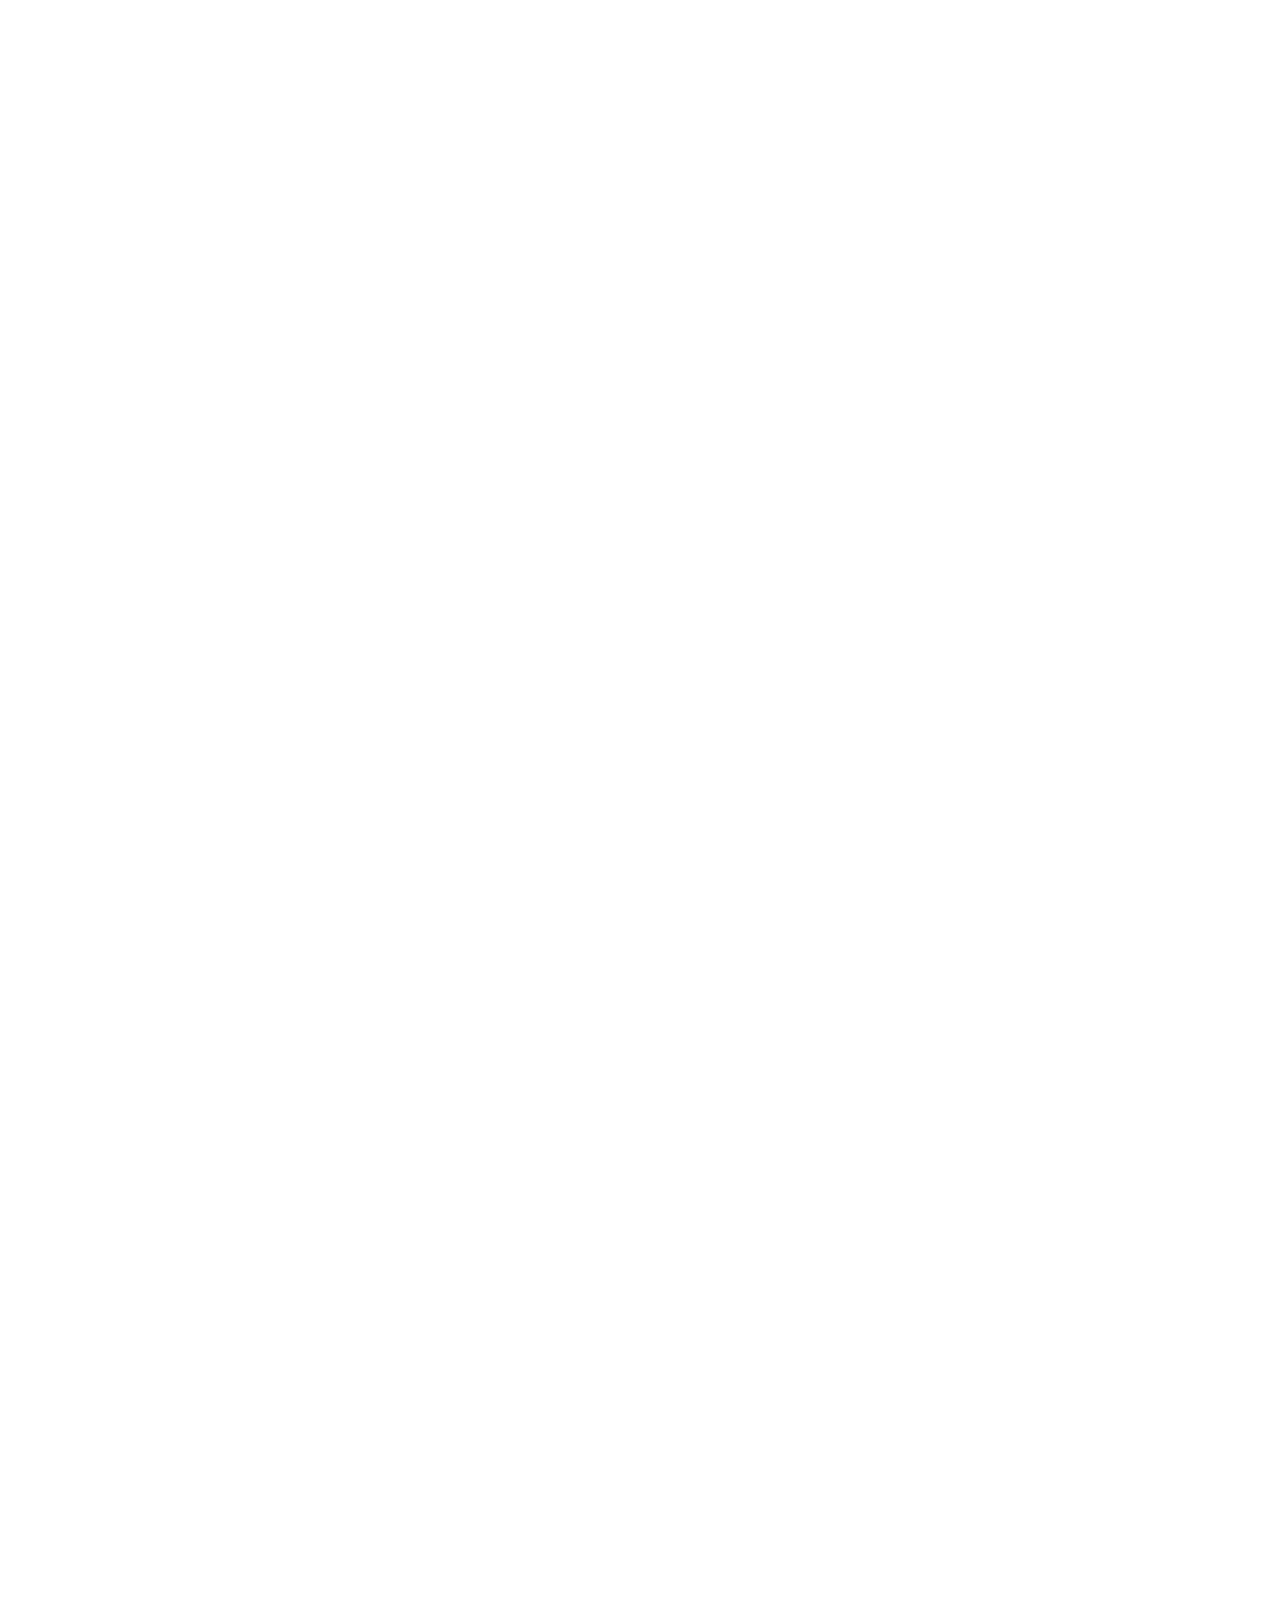
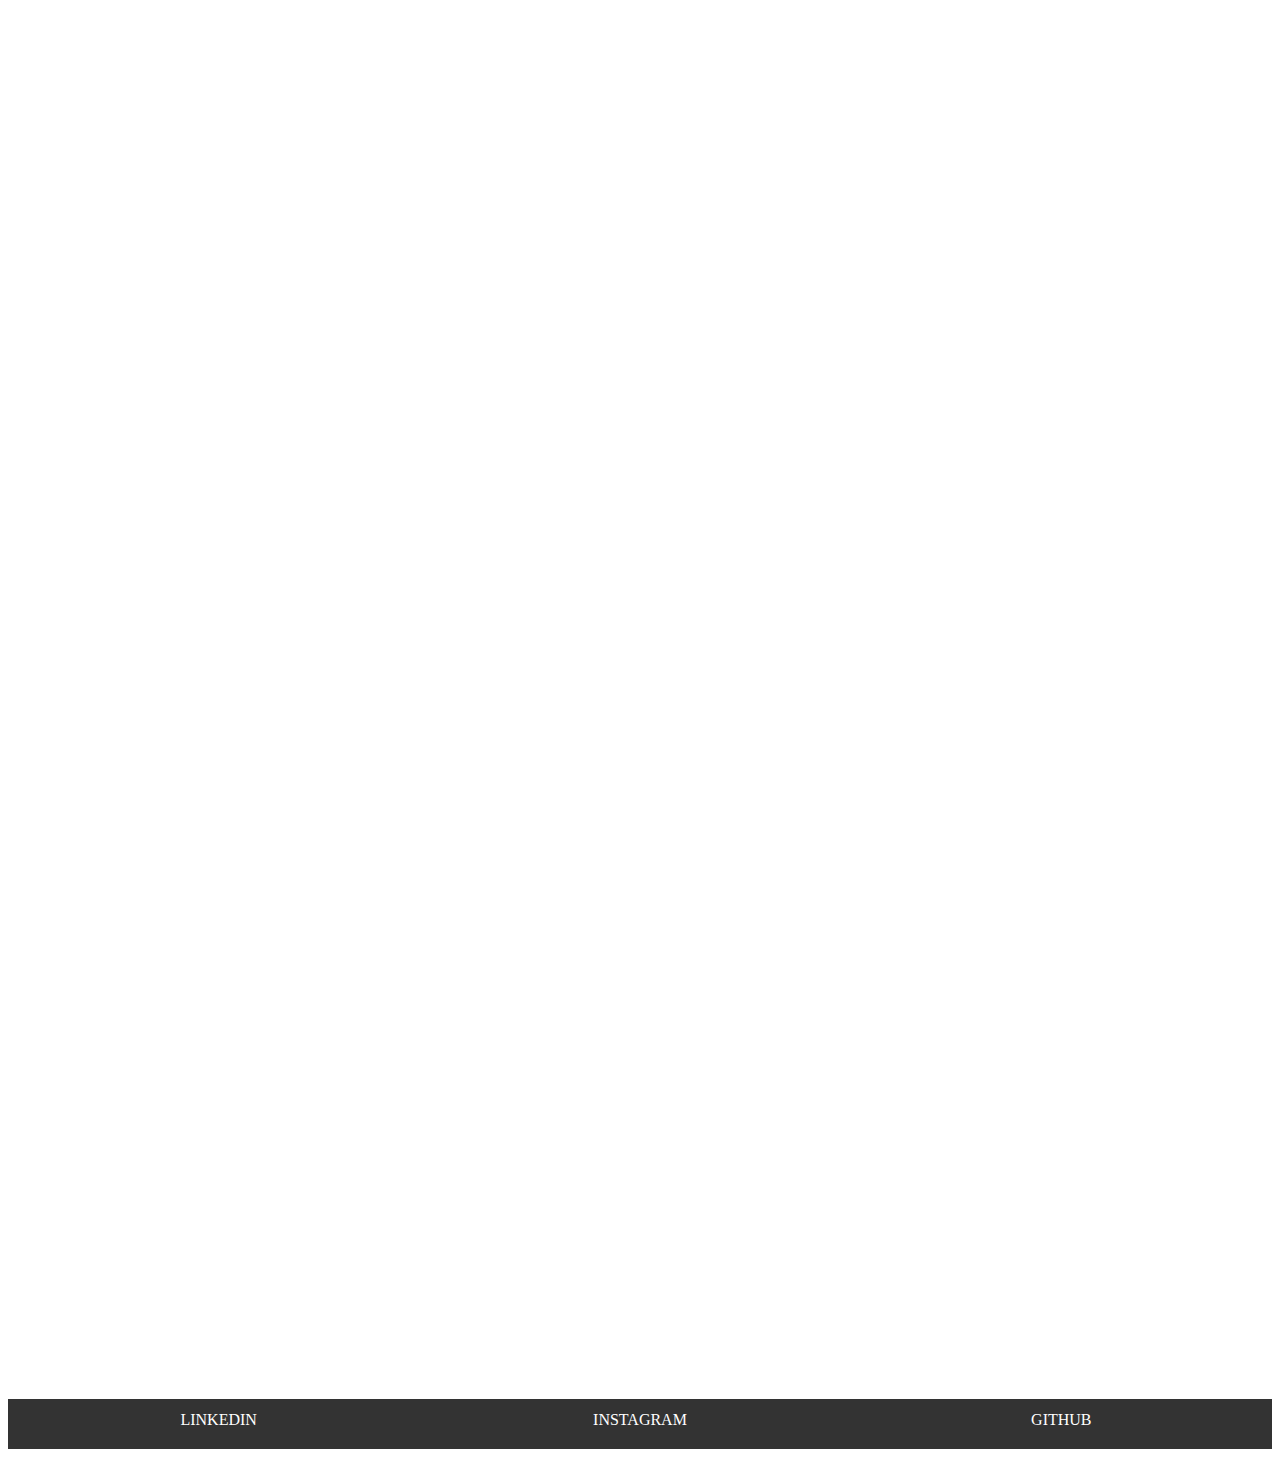
==== commit 9220cabb: "mobile adaptation added" ====
--- a/index.html
+++ b/index.html
@@ -1 +1 @@
-<!DOCTYPE html><html lang="en"><head><meta charset="UTF-8"><meta name="viewport" content="width=device-width,initial-scale=1"><meta name="freelancehunt" content="c9476749bd38211"><title>Sashko</title><link rel="stylesheet" href="https://stackpath.bootstrapcdn.com/bootstrap/4.5.0/css/bootstrap.min.css" integrity="sha384-9aIt2nRpC12Uk9gS9baDl411NQApFmC26EwAOH8WgZl5MYYxFfc+NcPb1dKGj7Sk" crossorigin="anonymous"><link rel="stylesheet" href="css/style.min.css"></head><body><nav class="nav"><div class="nav__logo"><a href="index.html">S.</a></div><ul class="menu"><li class="menu__item"><a class="scroll-to" href="#Home">Home</a></li><li class="menu__item"><a class="scroll-to" href="#About">About</a></li><li class="menu__item"><a class="scroll-to" href="#Education">Education</a></li><li class="menu__item"><a class="scroll-to" href="#Skills">Skills</a></li><li class="menu__item"><a class="scroll-to" href="#Work">Work</a></li></ul><div class="hamburger"><span></span> <span></span> <span></span></div></nav><section class="main" id="Home"><div class="main__wrapper"><div class="main__box"><div class="main__content"><h2>HELLO!</h2><div class="typed"><pre id="typed"></pre></div></div></div></div><div class="main__arrow"><div class="chevron"></div><div class="chevron"></div><div class="chevron"></div></div></section><section class="about" id="About"><div class="row"><div class="col-sm-12 col-md-4"><img class="about__photo" src="img/photo.jpg" alt=""></div><div class="col-sm-12 col-md-8"><div id="carouselExampleIndicators" class="carousel slide" data-ride="carousel"><ol class="carousel-indicators"><li data-target="#carouselExampleIndicators" data-slide-to="0" class="active"></li><li data-target="#carouselExampleIndicators" data-slide-to="1"></li></ol><div class="carousel-inner"><div class="carousel-item active"><div class="why"><h3>Hi, welcome to my site!</h3>My name is Sashko Shablenskyi, I’m a beginner web developer, 25 years old. Was born in Kryvyi ryh, Ukraine, but now based in Lviv. Self educated ( can see my diplomas below) and self motivated.<br><br>I’m just starting programming, don’t have enough experience but have strong desire to be a Team lead of interesting projects and part of something helpful for people in our digital world!<br><br>Ukraine needs young people who keep pace with progress:)</div></div><div class="carousel-item"><table><tr><td class="contact">Name</td><td class="break">:</td><td>Oleksandr Shablenskyi</td></tr><tr><td class="contact">Phone</td><td class="break">:</td><td><a href="tel:+380683551885">+38(068)355 188 5</a></td></tr><tr><td class="contact">E-mail</td><td class="break">:</td><td><a href="mailto:sashkoace@gmail.com">sashkoace@gmail.com</a></td></tr><tr><td class="contact">Address</td><td class="break">:</td><td>Kryvyi Rih, Ukraine</td></tr><tr><td class="contact">Skype</td><td class="break">:</td><td><a href="skype:sashkoace?call">sashkoace</a></td></tr><tr><td class="contact">Instagram</td><td class="break">:</td><td><a href="https://www.instagram.com/_sashko_ua_/">_sashko_ua_</a></td></tr><tr><td class="contact">GitHub</td><td class="break">:</td><td><a href="https://github.com/sashko-ua">sashko-ua</a></td></tr></table></div></div></div></div></div></section><section class="education wow" data-wow-offset="150" id="Education"><div class="container"><div class="row"><div class="col-md-3"><h2 class="title">Education</h2></div><div class="col-md-9"><div class="box"><div class="row"><div class="col-md-6"><a class="image-link" href="img/education/HTML-Sololearn.jpg"><img class="img" src="img/education/HTML-Sololearn.jpg" alt=""></a></div><div class="col-md-6"><a class="image-link" href="img/education/CSS-Sololearn.jpg"><img src="img/education/CSS-Sololearn.jpg" alt=""></a></div><div class="col-md-6"><a class="image-link" href="img/education/Python-Sololearn.jpg"><img src="img/education/Python-Sololearn.jpg" alt=""></a></div><div class="col-md-6"><a class="image-link" href="img/education/HTML+CSS-Udemy.jpg"><img src="img/education/HTML+CSS-Udemy.jpg" alt=""></a></div></div></div></div></div></div></section><section class="skills wow" data-wow-offset="150" id="Skills"><div class="container"><div class="row"><div class="col-md-3"><h2 class="title">Skills</h2></div><div class="col-md-9"><div class="skills__box"><h2>HTML</h2><div class="skills__bar"><div class="skills__value skills__value_html wow">81%</div></div></div><div class="skills__box"><h2>CSS</h2><div class="skills__bar"><div class="skills__value skills__value_css wow">73%</div></div></div><div class="skills__box"><h2>JavaScript</h2><div class="skills__bar"><div class="skills__value skills__value_js wow">20%</div></div></div><div class="skills__box"><h2>Photoshop</h2><div class="skills__bar"><div class="skills__value skills__value_photoshop wow">89%</div></div></div></div></div></div></section><section class="work wow" data-wow-offset="150" id="Work"><div class="container"><div class="row"><div class="col-md-3"><h2 class="title">Work</h2></div><div class="col-md-9"><div class="row"><div class="col-md-6"><a href="projects/OPT/index.html" target="_blank"><img src="img/work/OPT.png" alt=""></a></div><div class="col-md-6"><a href="projects/MoGo/index.html" target="_blank"><img src="img/work/MoGo.png" alt=""></a></div><div class="col-md-6"><a href="projects/Piano/index.html" target="_blank"><img src="img/work/piano.png" alt=""></a></div><div class="col-md-6"><a href="http://myvoice.pro/marathon.html" target="_blank"><img src="img/work/MyVoice.png" alt=""></a></div></div></div></div></div>1 <a class="scroll-to" href="#Home"><div class="arrow-up" id="arrow-up"><div class="chevron-up"></div><div class="chevron-up"></div><div class="chevron-up"></div></div></a></section><div class="footer"><div class="footer__social"><a href="https://www.linkedin.com/in/sashko-shablenskyi-4b76881a3/">LinkedIn</a></div><div class="footer__social"><a href="https://www.instagram.com/_sashko_ua_/">Instagram</a></div><div class="footer__social"><a href="https://github.com/sashko-ua">GitHub</a></div></div><script src="https://code.jquery.com/jquery-3.5.1.slim.min.js" integrity="sha384-DfXdz2htPH0lsSSs5nCTpuj/zy4C+OGpamoFVy38MVBnE+IbbVYUew+OrCXaRkfj" crossorigin="anonymous"></script><script src="https://cdn.jsdelivr.net/npm/popper.js@1.16.0/dist/umd/popper.min.js" integrity="sha384-Q6E9RHvbIyZFJoft+2mJbHaEWldlvI9IOYy5n3zV9zzTtmI3UksdQRVvoxMfooAo" crossorigin="anonymous"></script><script src="https://stackpath.bootstrapcdn.com/bootstrap/4.5.0/js/bootstrap.min.js" integrity="sha384-OgVRvuATP1z7JjHLkuOU7Xw704+h835Lr+6QL9UvYjZE3Ipu6Tp75j7Bh/kR0JKI" crossorigin="anonymous"></script><script src="//ajax.googleapis.com/ajax/libs/jquery/1.9.1/jquery.min.js"></script><script src="js/jquery.magnific-popup.min.js"></script><script src="js/typed.min.js"></script><script src="js/wow.min.js"></script><script src="js/script.js"></script></body></html>+<!DOCTYPE html><html lang="en"></html><head><meta charset="UTF-8"><meta name="viewport" content="width=device-width,initial-scale=1"><meta name="freelancehunt" content="c9476749bd38211"><!-- <link rel="shortcut icon" href="icons/favicons/favicon.ico" type="image/x-icon"> --><link rel="shortcut icon" href="icons/favicons/favicon-32x32.png" type="image/png"><meta name="msapplication-TileColor" content="#ffffff"><meta name="msapplication-TileImage" content="icons/favicons/ms-icon-144x144.png"><meta name="theme-color" content="#ffffff"><title>Sashko</title><link rel="stylesheet" href="https://stackpath.bootstrapcdn.com/bootstrap/4.5.0/css/bootstrap.min.css" integrity="sha384-9aIt2nRpC12Uk9gS9baDl411NQApFmC26EwAOH8WgZl5MYYxFfc+NcPb1dKGj7Sk" crossorigin="anonymous"><link rel="stylesheet" href="css/style.min.css"></head><body><nav class="nav"><div class="nav__logo"><a href="index.html">S.</a></div><ul class="menu"><li class="menu__item"><a class="scroll-to" href="#Home">Home</a></li><li class="menu__item"><a class="scroll-to" href="#About">About</a></li><li class="menu__item"><a class="scroll-to" href="#Education">Education</a></li><li class="menu__item"><a class="scroll-to" href="#Skills">Skills</a></li><li class="menu__item"><a class="scroll-to" href="#Work">Work</a></li></ul><div class="hamburger"><span></span> <span></span> <span></span></div></nav><section class="main" id="Home"><div class="main__wrapper"><div class="main__box"><div class="main__content"><h2>HELLO!</h2><div class="typed"><pre id="typed"></pre></div></div></div></div><div class="main__arrow"><div class="chevron"></div><div class="chevron"></div><div class="chevron"></div></div></section><section class="about" id="About"><div class="row"><div class="col-sm-12 col-md-4"><img class="about__photo" src="img/photo.jpg" alt=""></div><div class="col-sm-12 col-md-8"><div id="carouselExampleIndicators" class="carousel slide" data-ride="carousel"><ol class="carousel-indicators"><li data-target="#carouselExampleIndicators" data-slide-to="0" class="active"></li><li data-target="#carouselExampleIndicators" data-slide-to="1"></li></ol><div class="carousel-inner"><div class="carousel-item active"><div class="why"><h3>Hi, welcome to my site!</h3>My name is Sashko Shablenskyi, I’m a beginner web developer, 25 years old. Was born in Kryvyi ryh, Ukraine, but now based in Lviv. Self educated ( can see my diplomas below) and self motivated.<br><br>I’m just starting programming, don’t have enough experience but have strong desire to be a Team lead of interesting projects and part of something helpful for people in our digital world!<br><br>Ukraine needs young people who keep pace with progress:)</div></div><div class="carousel-item"><table><tr><td class="contact">Name</td><td class="break">:</td><td>Oleksandr Shablenskyi</td></tr><tr><td class="contact">Phone</td><td class="break">:</td><td><a href="tel:+380683551885">+38(068)355 188 5</a></td></tr><tr><td class="contact">E-mail</td><td class="break">:</td><td><a href="mailto:sashkoace@gmail.com">sashkoace@gmail.com</a></td></tr><tr><td class="contact">Address</td><td class="break">:</td><td>Kryvyi Rih, Ukraine</td></tr><tr><td class="contact">Skype</td><td class="break">:</td><td><a href="skype:sashkoace?call">sh.ace</a></td></tr><tr><td class="contact">Instagram</td><td class="break">:</td><td><a href="https://www.instagram.com/_sashko_ua_/">_sashko_ua_</a></td></tr><tr><td class="contact">GitHub</td><td class="break">:</td><td><a href="https://github.com/sashko-ua">sashko-ua</a></td></tr></table></div></div></div></div></div></section><section class="education wow" data-wow-offset="150" id="Education"><div class="container"><div class="row"><div class="col-md-3"><h2 class="title">Education</h2></div><div class="col-md-9"><div class="box"><div class="row"><div class="col-6 col-sm-6 col-md-6"><a class="image-link" href="img/education/HTML-Sololearn.jpg"><img class="img" src="img/education/HTML-Sololearn.jpg" alt=""></a></div><div class="col-6 col-sm-6 col-md-6"><a class="image-link" href="img/education/CSS-Sololearn.jpg"><img src="img/education/CSS-Sololearn.jpg" alt=""></a></div><div class="col-6 col-sm-6 col-md-6"><a class="image-link" href="img/education/Python-Sololearn.jpg"><img src="img/education/Python-Sololearn.jpg" alt=""></a></div><div class="col-6 col-sm-6 col-md-6"><a class="image-link" href="img/education/HTML+CSS-Udemy.jpg"><img src="img/education/HTML+CSS-Udemy.jpg" alt=""></a></div></div></div></div></div></div></section><section class="skills wow" data-wow-offset="150" id="Skills"><div class="container"><div class="row"><div class="col-md-3"><h2 class="title">Skills</h2></div><div class="col-md-9"><div class="skills__box"><h2>HTML</h2><div class="skills__bar"><div class="skills__value skills__value_html wow">81%</div></div></div><div class="skills__box"><h2>CSS</h2><div class="skills__bar"><div class="skills__value skills__value_css wow">73%</div></div></div><div class="skills__box"><h2>JavaScript</h2><div class="skills__bar"><div class="skills__value skills__value_js wow">20%</div></div></div><div class="skills__box"><h2>Photoshop</h2><div class="skills__bar"><div class="skills__value skills__value_photoshop wow">89%</div></div></div></div></div></div></section><section class="work wow" data-wow-offset="150" id="Work"><div class="container"><div class="row"><div class="col-md-3"><h2 class="title">Work</h2></div><div class="col-md-9"><div class="row"><div class="col-md-6"><a href="projects/OPT/index.html" target="_blank"><img src="img/work/OPT.png" alt=""></a></div><div class="col-md-6"><a href="projects/MoGo/index.html" target="_blank"><img src="img/work/MoGo.png" alt=""></a></div><div class="col-md-6"><a href="projects/Piano/index.html" target="_blank"><img src="img/work/piano.png" alt=""></a></div><div class="col-md-6"><a href="http://myvoice.pro" target="_blank"><img src="img/work/MyVoice.png" alt=""></a></div></div></div></div></div><a class="scroll-to" href="#Home"><div class="arrow-up" id="arrow-up"><div class="chevron-up"></div><div class="chevron-up"></div><div class="chevron-up"></div></div></a></section><div class="footer"><div class="footer__social"><a href="https://www.linkedin.com/in/sashko-shablenskyi-4b76881a3/">LinkedIn</a></div><div class="footer__social"><a href="https://www.instagram.com/_sashko_ua_/">Instagram</a></div><div class="footer__social"><a href="https://github.com/sashko-ua">GitHub</a></div></div><script src="https://code.jquery.com/jquery-3.5.1.slim.min.js" integrity="sha384-DfXdz2htPH0lsSSs5nCTpuj/zy4C+OGpamoFVy38MVBnE+IbbVYUew+OrCXaRkfj" crossorigin="anonymous"></script><script src="https://cdn.jsdelivr.net/npm/popper.js@1.16.0/dist/umd/popper.min.js" integrity="sha384-Q6E9RHvbIyZFJoft+2mJbHaEWldlvI9IOYy5n3zV9zzTtmI3UksdQRVvoxMfooAo" crossorigin="anonymous"></script><script src="https://stackpath.bootstrapcdn.com/bootstrap/4.5.0/js/bootstrap.min.js" integrity="sha384-OgVRvuATP1z7JjHLkuOU7Xw704+h835Lr+6QL9UvYjZE3Ipu6Tp75j7Bh/kR0JKI" crossorigin="anonymous"></script><script src="//ajax.googleapis.com/ajax/libs/jquery/1.9.1/jquery.min.js"></script><script src="js/jquery.magnific-popup.min.js"></script><script src="js/typed.min.js"></script><script src="js/wow.min.js"></script><script src="js/script.js"></script></body>--- a/css/style.min.css
+++ b/css/style.min.css
@@ -1 +1 @@
-@-webkit-keyframes move-chevron{25%{opacity:1}33.3%{opacity:1;transform:translateY(0)}66.6%{opacity:1;transform:translateY(30px)}100%{opacity:0;transform:translateY(60px) scale(.5)}}@keyframes move-chevron{25%{opacity:1}33.3%{opacity:1;transform:translateY(0)}66.6%{opacity:1;transform:translateY(30px)}100%{opacity:0;transform:translateY(60px) scale(.5)}}@-webkit-keyframes progress-value{0%{width:0}}@keyframes progress-value{0%{width:0}}@-webkit-keyframes move-chevron-up{25%{opacity:1}33.3%{opacity:1;transform:translateY(0)}66.6%{opacity:1;transform:translateY(-30px)}100%{opacity:0;transform:translateY(-60px) scale(.5)}}@keyframes move-chevron-up{25%{opacity:1}33.3%{opacity:1;transform:translateY(0)}66.6%{opacity:1;transform:translateY(-30px)}100%{opacity:0;transform:translateY(-60px) scale(.5)}}@font-face{font-family:'Caveat Regular';src:url(../fonts/Caveat-Regular.ttf) format("truetype");font-weight:400;font-style:normal}.title{font-weight:700}.title::after{content:'';display:block;width:50px;border-bottom:3px solid #87c2c4;margin:10px 0}.mfp-bg{top:0;left:0;width:100%;height:100%;z-index:1042;overflow:hidden;position:fixed;background:#0b0b0b;opacity:.8}.mfp-wrap{top:0;left:0;width:100%;height:100%;z-index:1043;position:fixed;outline:0!important}.mfp-container{text-align:center;position:absolute;width:100%;height:100%;left:0;top:0;padding:0 8px;box-sizing:border-box}.mfp-container:before{content:'';display:inline-block;height:100%;vertical-align:middle}.mfp-align-top .mfp-container:before{display:none}.mfp-content{position:relative;display:inline-block;vertical-align:middle;margin:0 auto;text-align:left;z-index:1045}.mfp-ajax-holder .mfp-content,.mfp-inline-holder .mfp-content{width:100%;cursor:auto}.mfp-ajax-cur{cursor:progress}.mfp-zoom-out-cur,.mfp-zoom-out-cur .mfp-image-holder .mfp-close{cursor:zoom-out}.mfp-zoom{cursor:pointer;cursor:zoom-in}.mfp-auto-cursor .mfp-content{cursor:auto}.mfp-arrow,.mfp-close,.mfp-counter,.mfp-preloader{-webkit-user-select:none;-moz-user-select:none;-ms-user-select:none;user-select:none}.mfp-loading.mfp-figure{display:none}.mfp-hide{display:none!important}.mfp-preloader{color:#ccc;position:absolute;top:50%;width:auto;text-align:center;margin-top:-.8em;left:8px;right:8px;z-index:1044}.mfp-preloader a{color:#ccc}.mfp-preloader a:hover{color:#fff}.mfp-s-ready .mfp-preloader{display:none}.mfp-s-error .mfp-content{display:none}button.mfp-arrow,button.mfp-close{overflow:visible;cursor:pointer;background:0 0;border:0;-webkit-appearance:none;display:block;outline:0;padding:0;z-index:1046;box-shadow:none;touch-action:manipulation}button::-moz-focus-inner{padding:0;border:0}.mfp-close{width:44px;height:44px;line-height:44px;position:absolute;right:0;top:0;text-decoration:none;text-align:center;opacity:.65;padding:0 0 18px 10px;color:#fff;font-style:normal;font-size:28px;font-family:Arial,Baskerville,monospace}.mfp-close:focus,.mfp-close:hover{opacity:1}.mfp-close:active{top:1px}.mfp-close-btn-in .mfp-close{color:#333}.mfp-iframe-holder .mfp-close,.mfp-image-holder .mfp-close{color:#fff;right:-6px;text-align:right;padding-right:6px;width:100%}.mfp-counter{position:absolute;top:0;right:0;color:#ccc;font-size:12px;line-height:18px;white-space:nowrap}.mfp-arrow{position:absolute;opacity:.65;margin:0;top:50%;margin-top:-55px;padding:0;width:90px;height:110px;-webkit-tap-highlight-color:rgba(0,0,0,0)}.mfp-arrow:active{margin-top:-54px}.mfp-arrow:focus,.mfp-arrow:hover{opacity:1}.mfp-arrow:after,.mfp-arrow:before{content:'';display:block;width:0;height:0;position:absolute;left:0;top:0;margin-top:35px;margin-left:35px;border:medium inset transparent}.mfp-arrow:after{border-top-width:13px;border-bottom-width:13px;top:8px}.mfp-arrow:before{border-top-width:21px;border-bottom-width:21px;opacity:.7}.mfp-arrow-left{left:0}.mfp-arrow-left:after{border-right:17px solid #fff;margin-left:31px}.mfp-arrow-left:before{margin-left:25px;border-right:27px solid #3f3f3f}.mfp-arrow-right{right:0}.mfp-arrow-right:after{border-left:17px solid #fff;margin-left:39px}.mfp-arrow-right:before{border-left:27px solid #3f3f3f}.mfp-iframe-holder{padding-top:40px;padding-bottom:40px}.mfp-iframe-holder .mfp-content{line-height:0;width:100%;max-width:900px}.mfp-iframe-holder .mfp-close{top:-40px}.mfp-iframe-scaler{width:100%;height:0;overflow:hidden;padding-top:56.25%}.mfp-iframe-scaler iframe{position:absolute;display:block;top:0;left:0;width:100%;height:100%;box-shadow:0 0 8px rgba(0,0,0,.6);background:#000}img.mfp-img{width:auto;max-width:100%;height:auto;display:block;line-height:0;box-sizing:border-box;padding:40px 0 40px;margin:0 auto}.mfp-figure{line-height:0}.mfp-figure:after{content:'';position:absolute;left:0;top:40px;bottom:40px;display:block;right:0;width:auto;height:auto;z-index:-1;box-shadow:0 0 8px rgba(0,0,0,.6);background:#444}.mfp-figure small{color:#bdbdbd;display:block;font-size:12px;line-height:14px}.mfp-figure figure{margin:0}.mfp-bottom-bar{margin-top:-36px;position:absolute;top:100%;left:0;width:100%;cursor:auto}.mfp-title{text-align:left;line-height:18px;color:#f3f3f3;word-wrap:break-word;padding-right:36px}.mfp-image-holder .mfp-content{max-width:100%}.mfp-gallery .mfp-image-holder .mfp-figure{cursor:pointer}@media screen and (max-width:800px) and (orientation:landscape),screen and (max-height:300px){.mfp-img-mobile .mfp-image-holder{padding-left:0;padding-right:0}.mfp-img-mobile img.mfp-img{padding:0}.mfp-img-mobile .mfp-figure:after{top:0;bottom:0}.mfp-img-mobile .mfp-figure small{display:inline;margin-left:5px}.mfp-img-mobile .mfp-bottom-bar{background:rgba(0,0,0,.6);bottom:0;margin:0;top:auto;padding:3px 5px;position:fixed;box-sizing:border-box}.mfp-img-mobile .mfp-bottom-bar:empty{padding:0}.mfp-img-mobile .mfp-counter{right:5px;top:3px}.mfp-img-mobile .mfp-close{top:0;right:0;width:35px;height:35px;line-height:35px;background:rgba(0,0,0,.6);position:fixed;text-align:center;padding:0}}@media all and (max-width:900px){.mfp-arrow{transform:scale(.75)}.mfp-arrow-left{transform-origin:0}.mfp-arrow-right{transform-origin:100%}.mfp-container{padding-left:6px;padding-right:6px}}.nav{position:fixed;display:flex;justify-content:space-between;align-items:center;height:50px;width:100vw;background-color:rgba(0,0,0,.8);padding:0 100px;z-index:100}.nav__logo a{color:#fff;font-weight:700;font-size:27px;text-decoration:none}.nav .menu{position:absolute;top:50px;right:-100%;display:flex;flex-direction:column;justify-content:space-evenly;height:100vh;width:30vw;background-color:rgba(0,0,0,.8);padding:0 0 150px 0;transition:.6s all}.nav .menu__item{color:#fff;list-style:none;text-align:center}.nav .menu__item a{display:block;font-size:35px;color:#fff;text-transform:uppercase;text-decoration:none}.nav .menu_active{right:0}.nav .hamburger{width:110px;padding:5px 35px}.nav .hamburger:hover{cursor:pointer}.nav .hamburger span{display:block;margin:5px 0;height:3px;background-color:#fff;transition:.8s all}.nav .hamburger span:hover{cursor:pointer}.nav .hamburger_active span{padding:4px 15px;margin-bottom:-13px}.nav .hamburger_active span:nth-child(1){transform:translateY(3px) rotate(-135deg)}.nav .hamburger_active span:nth-child(2){display:none}.nav .hamburger_active span:nth-child(3){transform:translateY(3px) rotate(135deg)}.main{position:relative;height:100vh;background:url(../img/main_bg.jpg) center center/cover no-repeat}.main__box{width:300px;height:300px;position:absolute;top:20%;left:50%;transform:translatex(-50%);border:5px double rgba(255,255,255,.8)}.main__content{display:flex;flex-direction:column;justify-content:center;align-items:center;position:absolute;top:50%;left:50%;transform:translate(-50%,-50%);width:250px;height:250px;background-color:rgba(255,255,255,.8)}.main__content h2{padding:0 0 30px}.main__content .typed{height:50px;width:200px;text-align:center}.main__content .typed pre{display:inline;text-align:center}.main__arrow{position:absolute;bottom:10%;left:50%;transform:translatex(-50%);display:flex;justify-content:center;align-items:center}.main__arrow .chevron{position:absolute;width:50px;height:15px;opacity:0;transform:scale(.3);-webkit-animation:move-chevron 2s ease-out infinite;animation:move-chevron 2s ease-out infinite}.main__arrow .chevron:first-child{-webkit-animation:move-chevron 2s ease-out .7s infinite;animation:move-chevron 2s ease-out .7s infinite}.main__arrow .chevron:nth-child(2){-webkit-animation:move-chevron 2s ease-out 1.4s infinite;animation:move-chevron 2s ease-out 1.4s infinite}.main__arrow .chevron:after,.main__arrow .chevron:before{content:'';position:absolute;top:0;height:100%;width:50%;background:rgba(0,0,0,.8)}.main__arrow .chevron:before{left:0;transform:skewY(40deg)}.main__arrow .chevron:after{right:0;transform:skewY(-40deg)}.about{font-family:'Caveat Regular';min-height:500px}.about .col-md-4,.about .row{padding:0;margin:0}.about__photo{width:100%}.about .carousel{height:100%;width:100%}.about .carousel li{background-color:#000;width:45px;height:8px}.about .carousel-inner{display:flex;align-items:center;padding:80px 200px}.about .carousel-inner .why{font-size:30px}.about .carousel-inner .why h3{font-weight:700;font-size:35px}.about .carousel-inner .carousel-item{font-size:35px}.about .carousel-inner .carousel-item a{color:#000;text-decoration:none}.about .carousel-inner .carousel-item table{display:flex;justify-content:center;align-items:center}.about .carousel-inner .carousel-item table .break{padding:0 20px}.about .carousel-inner .carousel-item table a:hover{color:#87c2c4}.education{min-height:500px;padding:80px 0;background-color:rgba(0,0,0,.1)}.education .col-md-6{padding:0}.education img{width:100%;height:300px;opacity:.5;border:none;border:15px solid rgba(0,0,0,0)}.education img:hover{cursor:zoom-in;opacity:1;border:none;border:px solid #87c2c4}.mfp-close{font-size:50px;font-weight:700;right:5%;top:15px}.mfp-close:hover{color:#87c2c4}.mfp-zoom-out-cur{cursor:auto}.mfp-arrow:hover{background-color:#87c2c4}.skills{min-width:500px;padding:80px}.skills__box h2{font-size:20px}.skills__bar{position:relative;width:100%;height:25px;background-color:rgba(0,0,0,.2);margin:5px 0;border-radius:15px;padding:3px}.skills__value{display:flex;justify-content:center;align-items:center;height:100%;background-color:#87c2c4;border-radius:15px;-webkit-animation:progress-value 2.5s ease-out;animation:progress-value 2.5s ease-out}.skills__value_html{width:81%}.skills__value_css{width:73%}.skills__value_js{width:20%}.skills__value_photoshop{width:89%}.work{position:relative;min-height:500px;padding:80px 0;background-color:rgba(0,0,0,.1)}.work img{position:relative;width:100%;height:200px;margin:0 15px 25px 0}.work img:hover{transform:translate(-10px,-10px);box-shadow:15px 15px 10px rgba(0,0,0,.7)}.work .arrow-up{position:fixed;bottom:10%;right:5%;transform:translatex(-50%);display:flex;justify-content:center;align-items:center;width:50px;height:80px}.work .arrow-up .chevron-up{position:absolute;width:50px;height:15px;opacity:0;transform:scale(-.3);-webkit-animation:move-chevron-up 2s ease-out infinite;animation:move-chevron-up 2s ease-out infinite}.work .arrow-up .chevron-up:first-child{-webkit-animation:move-chevron-up 2s ease-out .7s infinite;animation:move-chevron-up 2s ease-out .7s infinite}.work .arrow-up .chevron-up:nth-child(2){-webkit-animation:move-chevron-up 2s ease-out 1.4s infinite;animation:move-chevron-up 2s ease-out 1.4s infinite}.work .arrow-up .chevron-up:after,.work .arrow-up .chevron-up:before{content:'';position:absolute;top:0;height:100%;width:50%;background:rgba(0,0,0,.8)}.work .arrow-up .chevron-up:before{left:0;transform:skewY(-40deg)}.work .arrow-up .chevron-up:after{right:0;transform:skewY(40deg)}.footer{background-color:rgba(0,0,0,.8);display:flex;text-transform:uppercase;height:50px}.footer__social{height:100%;width:33.333%;text-align:center}.footer__social:hover{background-color:#87c2c4;cursor:pointer}.footer__social:hover a{color:#000}.footer__social a{display:block;margin:12px auto;color:#fff;text-decoration:none}+@-webkit-keyframes move-chevron{25%{opacity:1}33.3%{opacity:1;transform:translateY(0)}66.6%{opacity:1;transform:translateY(30px)}100%{opacity:0;transform:translateY(60px) scale(.5)}}@keyframes move-chevron{25%{opacity:1}33.3%{opacity:1;transform:translateY(0)}66.6%{opacity:1;transform:translateY(30px)}100%{opacity:0;transform:translateY(60px) scale(.5)}}@-webkit-keyframes progress-value{0%{width:0}}@keyframes progress-value{0%{width:0}}@-webkit-keyframes move-chevron-up{25%{opacity:1}33.3%{opacity:1;transform:translateY(0)}66.6%{opacity:1;transform:translateY(-30px)}100%{opacity:0;transform:translateY(-60px) scale(.5)}}@keyframes move-chevron-up{25%{opacity:1}33.3%{opacity:1;transform:translateY(0)}66.6%{opacity:1;transform:translateY(-30px)}100%{opacity:0;transform:translateY(-60px) scale(.5)}}@font-face{font-family:'Caveat Regular';src:url(../fonts/Caveat-Regular.ttf) format("truetype");font-weight:400;font-style:normal}.title{font-weight:700}.title::after{content:'';display:block;width:50px;border-bottom:3px solid #87c2c4;margin:10px 0}.mfp-bg{top:0;left:0;width:100%;height:100%;z-index:1042;overflow:hidden;position:fixed;background:#0b0b0b;opacity:.8}.mfp-wrap{top:0;left:0;width:100%;height:100%;z-index:1043;position:fixed;outline:0!important}.mfp-container{text-align:center;position:absolute;width:100%;height:100%;left:0;top:0;padding:0 8px;box-sizing:border-box}.mfp-container:before{content:'';display:inline-block;height:100%;vertical-align:middle}.mfp-align-top .mfp-container:before{display:none}.mfp-content{position:relative;display:inline-block;vertical-align:middle;margin:0 auto;text-align:left;z-index:1045}.mfp-ajax-holder .mfp-content,.mfp-inline-holder .mfp-content{width:100%;cursor:auto}.mfp-ajax-cur{cursor:progress}.mfp-zoom-out-cur,.mfp-zoom-out-cur .mfp-image-holder .mfp-close{cursor:zoom-out}.mfp-zoom{cursor:pointer;cursor:zoom-in}.mfp-auto-cursor .mfp-content{cursor:auto}.mfp-arrow,.mfp-close,.mfp-counter,.mfp-preloader{-webkit-user-select:none;-moz-user-select:none;-ms-user-select:none;user-select:none}.mfp-loading.mfp-figure{display:none}.mfp-hide{display:none!important}.mfp-preloader{color:#ccc;position:absolute;top:50%;width:auto;text-align:center;margin-top:-.8em;left:8px;right:8px;z-index:1044}.mfp-preloader a{color:#ccc}.mfp-preloader a:hover{color:#fff}.mfp-s-ready .mfp-preloader{display:none}.mfp-s-error .mfp-content{display:none}button.mfp-arrow,button.mfp-close{overflow:visible;cursor:pointer;background:0 0;border:0;-webkit-appearance:none;display:block;outline:0;padding:0;z-index:1046;box-shadow:none;touch-action:manipulation}button::-moz-focus-inner{padding:0;border:0}.mfp-close{width:44px;height:44px;line-height:44px;position:absolute;right:0;top:0;text-decoration:none;text-align:center;opacity:.65;padding:0 0 18px 10px;color:#fff;font-style:normal;font-size:28px;font-family:Arial,Baskerville,monospace}.mfp-close:focus,.mfp-close:hover{opacity:1}.mfp-close:active{top:1px}.mfp-close-btn-in .mfp-close{color:#333}.mfp-iframe-holder .mfp-close,.mfp-image-holder .mfp-close{color:#fff;right:-6px;text-align:right;padding-right:6px;width:100%}.mfp-counter{position:absolute;top:0;right:0;color:#ccc;font-size:12px;line-height:18px;white-space:nowrap}.mfp-arrow{position:absolute;opacity:.65;margin:0;top:50%;margin-top:-55px;padding:0;width:90px;height:110px;-webkit-tap-highlight-color:rgba(0,0,0,0)}.mfp-arrow:active{margin-top:-54px}.mfp-arrow:focus,.mfp-arrow:hover{opacity:1}.mfp-arrow:after,.mfp-arrow:before{content:'';display:block;width:0;height:0;position:absolute;left:0;top:0;margin-top:35px;margin-left:35px;border:medium inset transparent}.mfp-arrow:after{border-top-width:13px;border-bottom-width:13px;top:8px}.mfp-arrow:before{border-top-width:21px;border-bottom-width:21px;opacity:.7}.mfp-arrow-left{left:0}.mfp-arrow-left:after{border-right:17px solid #fff;margin-left:31px}.mfp-arrow-left:before{margin-left:25px;border-right:27px solid #3f3f3f}.mfp-arrow-right{right:0}.mfp-arrow-right:after{border-left:17px solid #fff;margin-left:39px}.mfp-arrow-right:before{border-left:27px solid #3f3f3f}.mfp-iframe-holder{padding-top:40px;padding-bottom:40px}.mfp-iframe-holder .mfp-content{line-height:0;width:100%;max-width:900px}.mfp-iframe-holder .mfp-close{top:-40px}.mfp-iframe-scaler{width:100%;height:0;overflow:hidden;padding-top:56.25%}.mfp-iframe-scaler iframe{position:absolute;display:block;top:0;left:0;width:100%;height:100%;box-shadow:0 0 8px rgba(0,0,0,.6);background:#000}img.mfp-img{width:auto;max-width:100%;height:auto;display:block;line-height:0;box-sizing:border-box;padding:40px 0 40px;margin:0 auto}.mfp-figure{line-height:0}.mfp-figure:after{content:'';position:absolute;left:0;top:40px;bottom:40px;display:block;right:0;width:auto;height:auto;z-index:-1;box-shadow:0 0 8px rgba(0,0,0,.6);background:#444}.mfp-figure small{color:#bdbdbd;display:block;font-size:12px;line-height:14px}.mfp-figure figure{margin:0}.mfp-bottom-bar{margin-top:-36px;position:absolute;top:100%;left:0;width:100%;cursor:auto}.mfp-title{text-align:left;line-height:18px;color:#f3f3f3;word-wrap:break-word;padding-right:36px}.mfp-image-holder .mfp-content{max-width:100%}.mfp-gallery .mfp-image-holder .mfp-figure{cursor:pointer}@media screen and (max-width:800px) and (orientation:landscape),screen and (max-height:300px){.mfp-img-mobile .mfp-image-holder{padding-left:0;padding-right:0}.mfp-img-mobile img.mfp-img{padding:0}.mfp-img-mobile .mfp-figure:after{top:0;bottom:0}.mfp-img-mobile .mfp-figure small{display:inline;margin-left:5px}.mfp-img-mobile .mfp-bottom-bar{background:rgba(0,0,0,.6);bottom:0;margin:0;top:auto;padding:3px 5px;position:fixed;box-sizing:border-box}.mfp-img-mobile .mfp-bottom-bar:empty{padding:0}.mfp-img-mobile .mfp-counter{right:5px;top:3px}.mfp-img-mobile .mfp-close{top:0;right:0;width:35px;height:35px;line-height:35px;background:rgba(0,0,0,.6);position:fixed;text-align:center;padding:0}}@media all and (max-width:900px){.mfp-arrow{transform:scale(.75)}.mfp-arrow-left{transform-origin:0}.mfp-arrow-right{transform-origin:100%}.mfp-container{padding-left:6px;padding-right:6px}}.nav{position:fixed;display:flex;justify-content:space-between;align-items:center;height:50px;width:100vw;background-color:rgba(0,0,0,.8);padding:0 20px 0 50px;z-index:100}.nav__logo a{color:#fff;font-weight:700;font-size:27px;text-decoration:none}.nav .menu{position:absolute;top:50px;right:-100%;display:flex;flex-direction:column;justify-content:space-evenly;height:100vh;width:30vw;background-color:rgba(0,0,0,.8);padding:0 0 150px 0;transition:.6s all}.nav .menu__item{color:#fff;list-style:none;text-align:center}.nav .menu__item a{display:block;font-size:35px;color:#fff;text-transform:uppercase;text-decoration:none}.nav .menu_active{right:0}.nav .hamburger{width:110px;padding:5px 35px}.nav .hamburger:hover{cursor:pointer}.nav .hamburger span{display:block;margin:5px 0;height:3px;background-color:#fff;transition:.8s all}.nav .hamburger span:hover{cursor:pointer}.nav .hamburger_active span{padding:4px 15px;margin-bottom:-13px}.nav .hamburger_active span:nth-child(1){transform:translateY(3px) rotate(-135deg)}.nav .hamburger_active span:nth-child(2){display:none}.nav .hamburger_active span:nth-child(3){transform:translateY(3px) rotate(135deg)}.main{position:relative;height:100vh;background:url(../img/main_bg.jpg) center center/cover no-repeat}.main__box{width:300px;height:300px;position:absolute;top:20%;left:50%;transform:translatex(-50%);border:5px double rgba(255,255,255,.8)}.main__content{display:flex;flex-direction:column;justify-content:center;align-items:center;position:absolute;top:50%;left:50%;transform:translate(-50%,-50%);width:250px;height:250px;background-color:rgba(255,255,255,.8)}.main__content h2{padding:0 0 30px}.main__content .typed{height:50px;width:200px;text-align:center}.main__content .typed pre{display:inline;text-align:center}.main__arrow{position:absolute;bottom:10%;left:50%;transform:translatex(-50%);display:flex;justify-content:center;align-items:center}.main__arrow .chevron{position:absolute;width:50px;height:15px;opacity:0;transform:scale(.3);-webkit-animation:move-chevron 2s ease-out infinite;animation:move-chevron 2s ease-out infinite}.main__arrow .chevron:first-child{-webkit-animation:move-chevron 2s ease-out .7s infinite;animation:move-chevron 2s ease-out .7s infinite}.main__arrow .chevron:nth-child(2){-webkit-animation:move-chevron 2s ease-out 1.4s infinite;animation:move-chevron 2s ease-out 1.4s infinite}.main__arrow .chevron:after,.main__arrow .chevron:before{content:'';position:absolute;top:0;height:100%;width:50%;background:rgba(0,0,0,.8)}.main__arrow .chevron:before{left:0;transform:skewY(40deg)}.main__arrow .chevron:after{right:0;transform:skewY(-40deg)}.about{font-family:'Caveat Regular'}.about .col-md-4,.about .row{padding:0;margin:0}.about__photo{width:100%}.about .carousel{height:100%;width:100%}.about .carousel li{background-color:#000;width:45px;height:8px}.about .carousel-inner{display:flex;align-items:center;padding:80px 250px}.about .carousel-inner .why{font-size:30px}.about .carousel-inner .why h3{font-weight:700;font-size:35px}.about .carousel-inner .carousel-item{font-size:35px}.about .carousel-inner .carousel-item a{color:#000;text-decoration:none}.about .carousel-inner .carousel-item table{display:flex;justify-content:center;align-items:center}.about .carousel-inner .carousel-item table .break{padding:0 20px}.about .carousel-inner .carousel-item table a:hover{color:#87c2c4}.education{min-height:500px;padding:60px 0;background-color:rgba(0,0,0,.1)}.education .col-md-6{padding:0}.education img{width:100%;height:300px;opacity:.5;border:none;border:15px solid rgba(0,0,0,0)}.education img:hover{cursor:zoom-in;opacity:1;border:none;border:px solid #87c2c4}.mfp-close{font-size:50px;font-weight:700;right:5%;top:15px}.mfp-close:hover{color:#87c2c4}.mfp-zoom-out-cur{cursor:auto}.mfp-arrow:hover{background-color:#87c2c4}.skills{padding:60px 0}.skills__box h2{font-size:20px}.skills__bar{position:relative;width:100%;height:25px;background-color:rgba(0,0,0,.2);margin:5px 0;border-radius:15px;padding:3px}.skills__value{display:flex;justify-content:center;align-items:center;height:100%;background-color:#87c2c4;border-radius:15px;-webkit-animation:progress-value 2.5s ease-out;animation:progress-value 2.5s ease-out}.skills__value_html{width:81%}.skills__value_css{width:73%}.skills__value_js{width:20%}.skills__value_photoshop{width:89%}.work{position:relative;padding:60px 0;background-color:rgba(0,0,0,.1)}.work img{position:relative;width:100%;height:200px;margin:0 0 25px}.work img:hover{transform:translate(-10px,-10px);box-shadow:15px 15px 10px rgba(0,0,0,.7)}.work .arrow-up{position:fixed;bottom:5%;right:0;transform:translatex(-50%);display:flex;justify-content:center;align-items:center;width:50px;height:80px}.work .arrow-up .chevron-up{position:absolute;width:50px;height:15px;opacity:0;transform:scale(-.3);-webkit-animation:move-chevron-up 2s ease-out infinite;animation:move-chevron-up 2s ease-out infinite}.work .arrow-up .chevron-up:first-child{-webkit-animation:move-chevron-up 2s ease-out .7s infinite;animation:move-chevron-up 2s ease-out .7s infinite}.work .arrow-up .chevron-up:nth-child(2){-webkit-animation:move-chevron-up 2s ease-out 1.4s infinite;animation:move-chevron-up 2s ease-out 1.4s infinite}.work .arrow-up .chevron-up:after,.work .arrow-up .chevron-up:before{content:'';position:absolute;top:0;height:100%;width:50%;background:rgba(0,0,0,.8)}.work .arrow-up .chevron-up:before{left:0;transform:skewY(-40deg)}.work .arrow-up .chevron-up:after{right:0;transform:skewY(40deg)}.footer{background-color:rgba(0,0,0,.8);display:flex;text-transform:uppercase;height:50px}.footer__social{height:100%;width:33.333%;text-align:center}.footer__social:hover{background-color:#87c2c4;cursor:pointer}.footer__social:hover a{color:#000}.footer__social a{display:block;margin:12px auto;color:#fff;text-decoration:none}@media (max-width:1700px){.about .carousel-inner{padding:80px 200px}}@media (max-width:1600px){.about .carousel-inner{padding:70px 150px}}@media (max-width:1500px){.nav .menu{width:40vw}.about .carousel-inner{padding:50px 100px}}@media (max-width:1400px){.about .carousel-inner{padding:40px 100px}.about .carousel-inner .why{font-size:24px}}@media (max-width:1199px){.about .carousel-inner{padding:60px 80px}.about .carousel-inner .why{font-size:20px}.about .carousel-inner .carousel-item{font-size:25px}.education img{height:250px}}@media (max-width:991px){.title{font-size:25px}.nav .menu{width:60vw}.main__content{width:220px;height:220px}.main__arrow{bottom:15%}.main__arrow .chevron{width:40px;height:10px}.main__box{width:260px;height:260px}.about .carousel li{width:30px;height:6px}.about .carousel-inner{padding:15px 0}.about .carousel-inner .carousel-item{font-size:20px}.about .carousel-inner .carousel-item table{padding:20px 0 0}.about .carousel-inner .why{font-size:17px}.about .carousel-inner .why h3{font-size:25px}.about .carousel-indicators{margin:0}.education img{height:200px}.work{padding:80px 0 40px}.work img{height:140px}.work .arrow-up{display:none}}@media (max-width:768px){.nav{padding:0 0 0 50px}.about .carousel-inner{height:450px;padding:0 60px}.about .carousel-inner .carousel-item{font-size:25px}.about .carousel-inner .carousel-item table{padding:0 0 20px;font-size:30px}.about .carousel-inner .why{font-size:22px}.about .carousel-inner .why h3{font-size:25px}.skills{padding:80px 0}.work img{height:100%}.work img:hover{transform:translate(0,0);box-shadow:none}}@media (max-width:600px){.nav .menu{width:100vw}}@media (max-width:510px){.about .carousel-inner{padding:0}.education img{height:165px}}@media (max-width:420px){.about .carousel-inner{height:450px}.about .carousel-inner .why{font-size:18px}.about .carousel-inner .carousel-item table{font-size:23px}}@media (max-width:370px){.education{min-height:400px}.education img{height:140px}}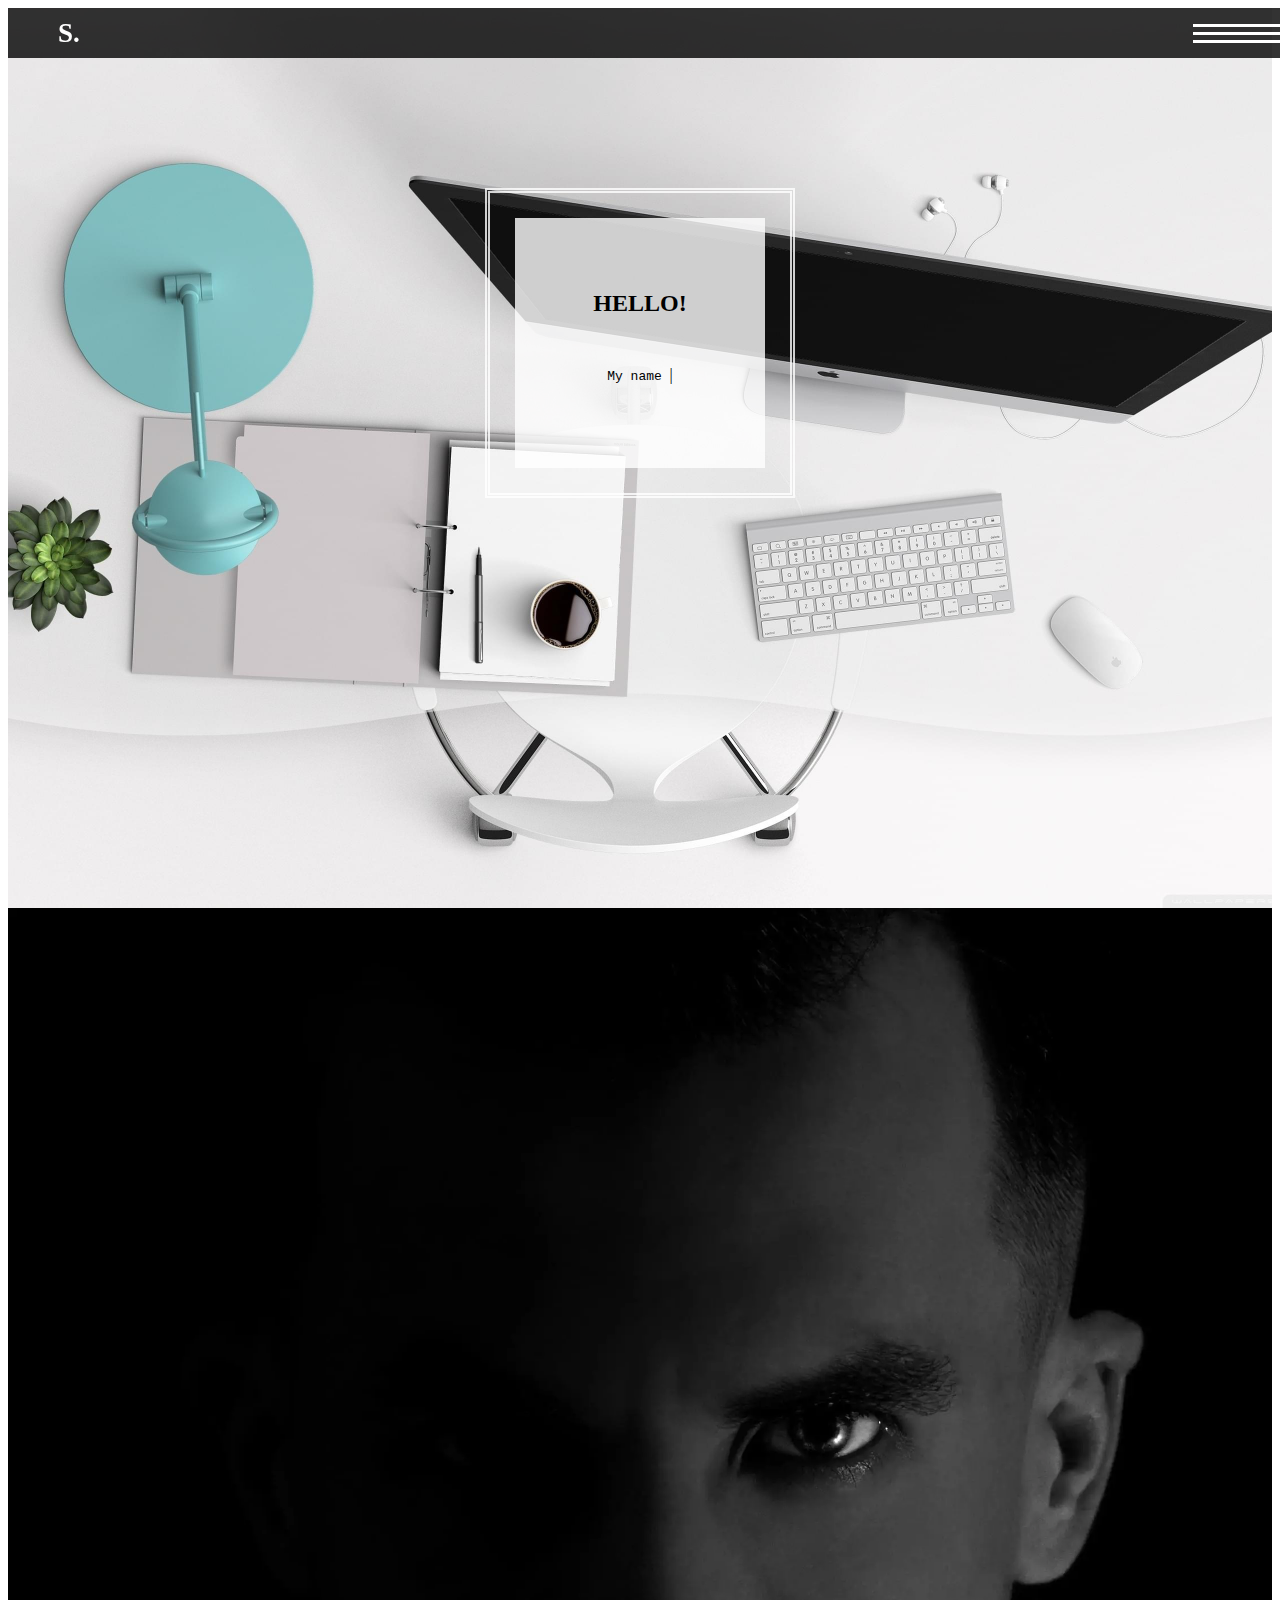
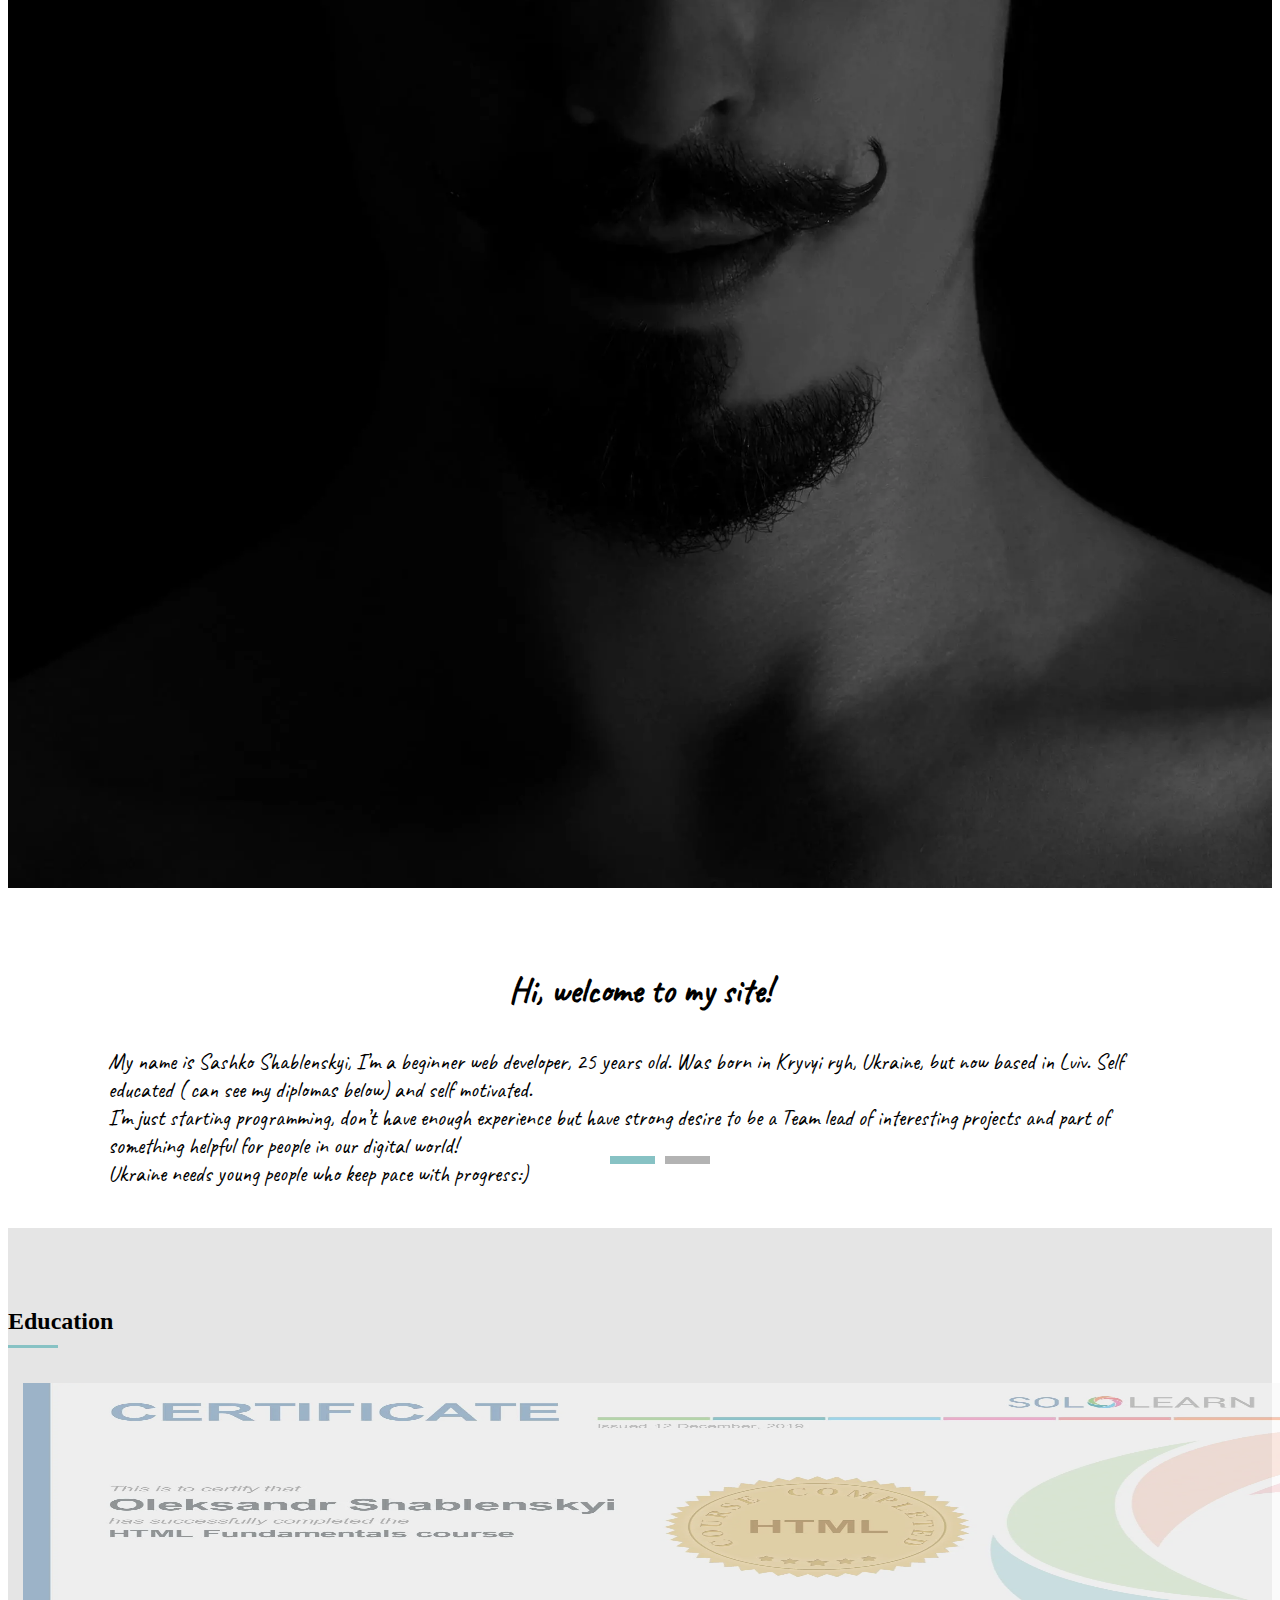
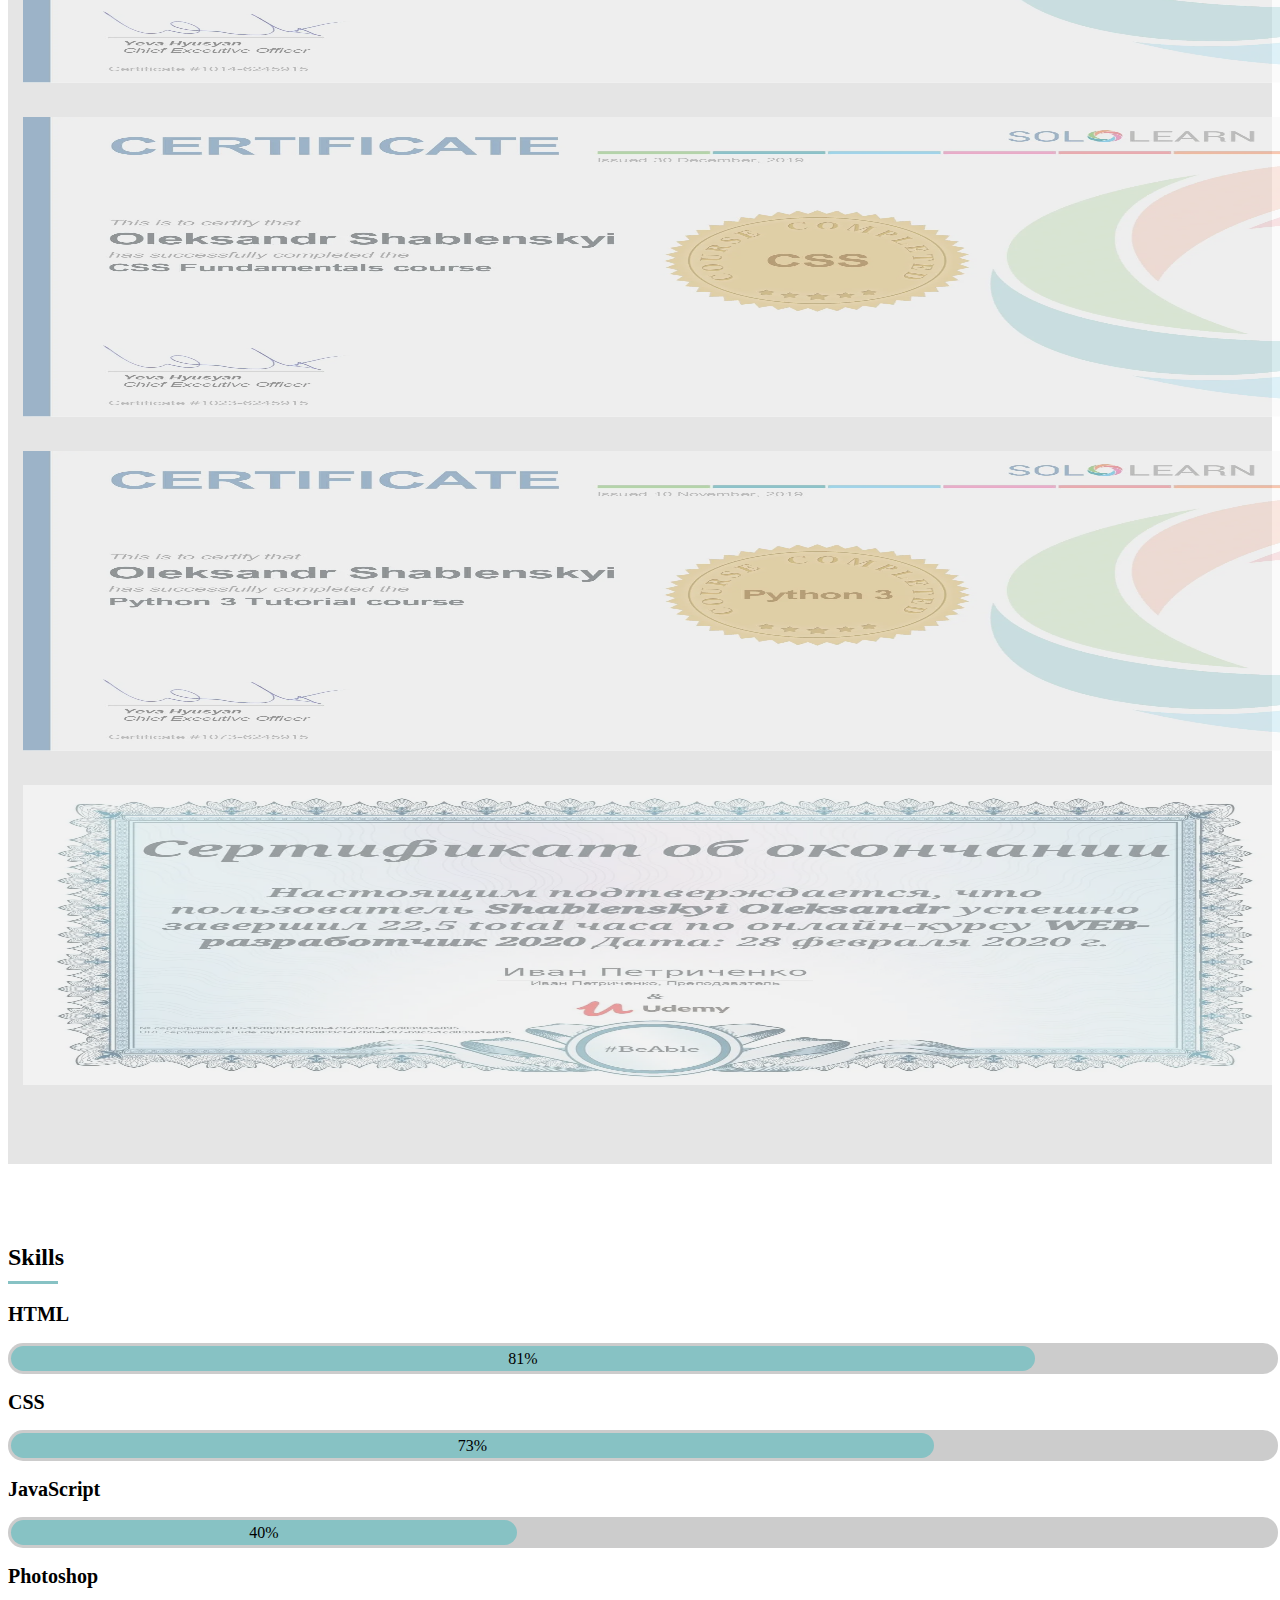
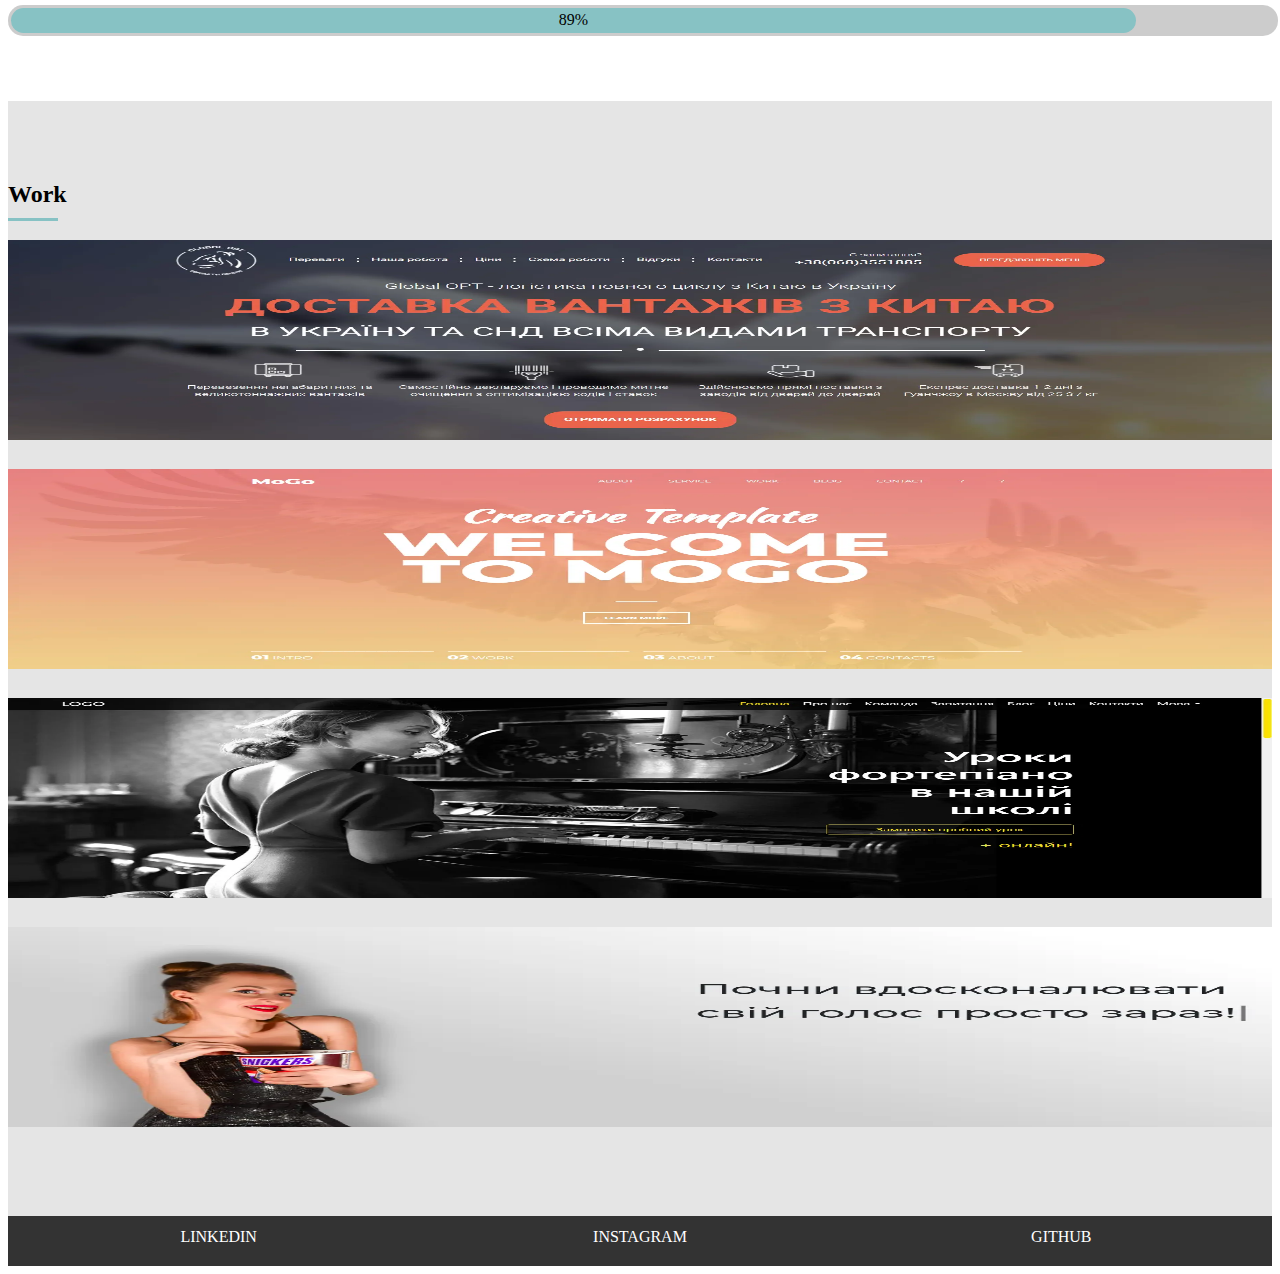
==== commit 45b38bc8: "small update" ====
--- a/index.html
+++ b/index.html
@@ -1 +1 @@
-<!DOCTYPE html><html lang="en"></html><head><meta charset="UTF-8"><meta name="viewport" content="width=device-width,initial-scale=1"><meta name="freelancehunt" content="c9476749bd38211"><!-- <link rel="shortcut icon" href="icons/favicons/favicon.ico" type="image/x-icon"> --><link rel="shortcut icon" href="icons/favicons/favicon-32x32.png" type="image/png"><meta name="msapplication-TileColor" content="#ffffff"><meta name="msapplication-TileImage" content="icons/favicons/ms-icon-144x144.png"><meta name="theme-color" content="#ffffff"><title>Sashko</title><link rel="stylesheet" href="https://stackpath.bootstrapcdn.com/bootstrap/4.5.0/css/bootstrap.min.css" integrity="sha384-9aIt2nRpC12Uk9gS9baDl411NQApFmC26EwAOH8WgZl5MYYxFfc+NcPb1dKGj7Sk" crossorigin="anonymous"><link rel="stylesheet" href="css/style.min.css"></head><body><nav class="nav"><div class="nav__logo"><a href="index.html">S.</a></div><ul class="menu"><li class="menu__item"><a class="scroll-to" href="#Home">Home</a></li><li class="menu__item"><a class="scroll-to" href="#About">About</a></li><li class="menu__item"><a class="scroll-to" href="#Education">Education</a></li><li class="menu__item"><a class="scroll-to" href="#Skills">Skills</a></li><li class="menu__item"><a class="scroll-to" href="#Work">Work</a></li></ul><div class="hamburger"><span></span> <span></span> <span></span></div></nav><section class="main" id="Home"><div class="main__wrapper"><div class="main__box"><div class="main__content"><h2>HELLO!</h2><div class="typed"><pre id="typed"></pre></div></div></div></div><div class="main__arrow"><div class="chevron"></div><div class="chevron"></div><div class="chevron"></div></div></section><section class="about" id="About"><div class="row"><div class="col-sm-12 col-md-4"><img class="about__photo" src="img/photo.jpg" alt=""></div><div class="col-sm-12 col-md-8"><div id="carouselExampleIndicators" class="carousel slide" data-ride="carousel"><ol class="carousel-indicators"><li data-target="#carouselExampleIndicators" data-slide-to="0" class="active"></li><li data-target="#carouselExampleIndicators" data-slide-to="1"></li></ol><div class="carousel-inner"><div class="carousel-item active"><div class="why"><h3>Hi, welcome to my site!</h3>My name is Sashko Shablenskyi, I’m a beginner web developer, 25 years old. Was born in Kryvyi ryh, Ukraine, but now based in Lviv. Self educated ( can see my diplomas below) and self motivated.<br><br>I’m just starting programming, don’t have enough experience but have strong desire to be a Team lead of interesting projects and part of something helpful for people in our digital world!<br><br>Ukraine needs young people who keep pace with progress:)</div></div><div class="carousel-item"><table><tr><td class="contact">Name</td><td class="break">:</td><td>Oleksandr Shablenskyi</td></tr><tr><td class="contact">Phone</td><td class="break">:</td><td><a href="tel:+380683551885">+38(068)355 188 5</a></td></tr><tr><td class="contact">E-mail</td><td class="break">:</td><td><a href="mailto:sashkoace@gmail.com">sashkoace@gmail.com</a></td></tr><tr><td class="contact">Address</td><td class="break">:</td><td>Kryvyi Rih, Ukraine</td></tr><tr><td class="contact">Skype</td><td class="break">:</td><td><a href="skype:sashkoace?call">sh.ace</a></td></tr><tr><td class="contact">Instagram</td><td class="break">:</td><td><a href="https://www.instagram.com/_sashko_ua_/">_sashko_ua_</a></td></tr><tr><td class="contact">GitHub</td><td class="break">:</td><td><a href="https://github.com/sashko-ua">sashko-ua</a></td></tr></table></div></div></div></div></div></section><section class="education wow" data-wow-offset="150" id="Education"><div class="container"><div class="row"><div class="col-md-3"><h2 class="title">Education</h2></div><div class="col-md-9"><div class="box"><div class="row"><div class="col-6 col-sm-6 col-md-6"><a class="image-link" href="img/education/HTML-Sololearn.jpg"><img class="img" src="img/education/HTML-Sololearn.jpg" alt=""></a></div><div class="col-6 col-sm-6 col-md-6"><a class="image-link" href="img/education/CSS-Sololearn.jpg"><img src="img/education/CSS-Sololearn.jpg" alt=""></a></div><div class="col-6 col-sm-6 col-md-6"><a class="image-link" href="img/education/Python-Sololearn.jpg"><img src="img/education/Python-Sololearn.jpg" alt=""></a></div><div class="col-6 col-sm-6 col-md-6"><a class="image-link" href="img/education/HTML+CSS-Udemy.jpg"><img src="img/education/HTML+CSS-Udemy.jpg" alt=""></a></div></div></div></div></div></div></section><section class="skills wow" data-wow-offset="150" id="Skills"><div class="container"><div class="row"><div class="col-md-3"><h2 class="title">Skills</h2></div><div class="col-md-9"><div class="skills__box"><h2>HTML</h2><div class="skills__bar"><div class="skills__value skills__value_html wow">81%</div></div></div><div class="skills__box"><h2>CSS</h2><div class="skills__bar"><div class="skills__value skills__value_css wow">73%</div></div></div><div class="skills__box"><h2>JavaScript</h2><div class="skills__bar"><div class="skills__value skills__value_js wow">20%</div></div></div><div class="skills__box"><h2>Photoshop</h2><div class="skills__bar"><div class="skills__value skills__value_photoshop wow">89%</div></div></div></div></div></div></section><section class="work wow" data-wow-offset="150" id="Work"><div class="container"><div class="row"><div class="col-md-3"><h2 class="title">Work</h2></div><div class="col-md-9"><div class="row"><div class="col-md-6"><a href="projects/OPT/index.html" target="_blank"><img src="img/work/OPT.png" alt=""></a></div><div class="col-md-6"><a href="projects/MoGo/index.html" target="_blank"><img src="img/work/MoGo.png" alt=""></a></div><div class="col-md-6"><a href="projects/Piano/index.html" target="_blank"><img src="img/work/piano.png" alt=""></a></div><div class="col-md-6"><a href="http://myvoice.pro" target="_blank"><img src="img/work/MyVoice.png" alt=""></a></div></div></div></div></div><a class="scroll-to" href="#Home"><div class="arrow-up" id="arrow-up"><div class="chevron-up"></div><div class="chevron-up"></div><div class="chevron-up"></div></div></a></section><div class="footer"><div class="footer__social"><a href="https://www.linkedin.com/in/sashko-shablenskyi-4b76881a3/">LinkedIn</a></div><div class="footer__social"><a href="https://www.instagram.com/_sashko_ua_/">Instagram</a></div><div class="footer__social"><a href="https://github.com/sashko-ua">GitHub</a></div></div><script src="https://code.jquery.com/jquery-3.5.1.slim.min.js" integrity="sha384-DfXdz2htPH0lsSSs5nCTpuj/zy4C+OGpamoFVy38MVBnE+IbbVYUew+OrCXaRkfj" crossorigin="anonymous"></script><script src="https://cdn.jsdelivr.net/npm/popper.js@1.16.0/dist/umd/popper.min.js" integrity="sha384-Q6E9RHvbIyZFJoft+2mJbHaEWldlvI9IOYy5n3zV9zzTtmI3UksdQRVvoxMfooAo" crossorigin="anonymous"></script><script src="https://stackpath.bootstrapcdn.com/bootstrap/4.5.0/js/bootstrap.min.js" integrity="sha384-OgVRvuATP1z7JjHLkuOU7Xw704+h835Lr+6QL9UvYjZE3Ipu6Tp75j7Bh/kR0JKI" crossorigin="anonymous"></script><script src="//ajax.googleapis.com/ajax/libs/jquery/1.9.1/jquery.min.js"></script><script src="js/jquery.magnific-popup.min.js"></script><script src="js/typed.min.js"></script><script src="js/wow.min.js"></script><script src="js/script.js"></script></body>+<!DOCTYPE html><html lang="en"></html><head>    <meta charset="UTF-8">    <meta name="viewport" content="width=device-width,initial-scale=1">    <meta name="freelancehunt" content="c9476749bd38211">    <!-- <link rel="shortcut icon" href="img/icons/favicons/favicon.ico" type="image/x-icon">    <link rel="shortcut icon" href="img/icons/favicons/favicon-32x32.png" type="image/png"> -->    <meta name="msapplication-TileColor" content="#ffffff">    <meta name="msapplication-TileImage" content="icons/favicons/ms-icon-144x144.png">    <meta name="theme-color" content="#ffffff">    <title>Sashko</title>    <link rel="stylesheet" href="https://stackpath.bootstrapcdn.com/bootstrap/4.5.0/css/bootstrap.min.css"        integrity="sha384-9aIt2nRpC12Uk9gS9baDl411NQApFmC26EwAOH8WgZl5MYYxFfc+NcPb1dKGj7Sk" crossorigin="anonymous">    <link rel="stylesheet" href="css/style.min.css"></head><body>    <nav class="nav">        <div class="nav__logo">            <a href="index.html">S.</a>        </div>        <ul class="menu">            <li class="menu__item">                <a class="scroll-to" href="#Home">Home</a>            </li>            <li class="menu__item">                <a class="scroll-to" href="#About">About</a>            </li>            <li class="menu__item">                <a class="scroll-to" href="#Education">Education</a>            </li>            <li class="menu__item">                <a class="scroll-to" href="#Skills">Skills</a>            </li>            <li class="menu__item">                <a class="scroll-to" href="#Work">Work</a>            </li>        </ul>        <div class="hamburger">            <span></span>            <span></span>            <span></span>        </div>    </nav>    <section class="main" id="Home">        <div class="main__wrapper">            <div class="main__box">                <div class="main__content">                    <h2>HELLO!</h2>                    <div class="typed">                        <pre id="typed"></pre>                    </div>                </div>            </div>        </div>        <div class="main__arrow">            <div class="chevron"></div>            <div class="chevron"></div>            <div class="chevron"></div>        </div>    </section>    <section class="about " id="About">        <div class="row">            <div class="col-sm-12 col-md-4">                <picture><source srcset="img/photo.webp" type="image/webp"><img class="about__photo" src="img/photo.jpg" alt=""></picture>            </div>            <div class="col-sm-12 col-md-8">                <div class="tab">                    <div class="tab__item  tab__item_active">                        <div class=" why">                            <h3>Hi, welcome to my site!</h3>                            My name is Sashko Shablenskyi, I’m a beginner web                            developer, 25                            years old. Was born in Kryvyi ryh, Ukraine, but now based in Lviv. Self educated ( can                            see my                            diplomas below) and self motivated.                            <br>                            I’m just starting programming, don’t have                            enough                            experience but have strong desire to be a Team lead of interesting projects and part of                            something helpful for people in our digital world!<br>                            Ukraine needs young people who                            keep                            pace with progress:)                        </div>                    </div>                    <div class="tab__item">                        <table>                            <tr>                                <td class="contact">Name</td>                                <td class="break">:</td>                                <td>Oleksandr Shablenskyi</td>                            </tr>                            <tr>                                <td class="contact">Phone</td>                                <td class="break">:</td>                                <td><a href="tel:+380683551885">+38(068)355 188 5</a></td>                            </tr>                            <tr>                                <td class="contact">E-mail</td>                                <td class="break">:</td>                                <td><a href="mailto:sashkoace@gmail.com">sashkoace@gmail.com</a></td>                            </tr>                            <tr>                                <td class="contact">Address</td>                                <td class="break">:</td>                                <td>Kryvyi Rih, Ukraine</td>                            </tr>                            <tr>                                <td class="contact">Skype</td>                                <td class="break">:</td>                                <td><a href="skype:sashkoace?call">sashkoace</a></td>                            </tr>                            <tr>                                <td class="contact">Instagram</td>                                <td class="break">:</td>                                <td><a href="https://www.instagram.com/_sashko_ua_/">_sashko_ua_</a></td>                            </tr>                            <tr>                                <td class="contact">GitHub</td>                                <td class="break">:</td>                                <td><a href="https://github.com/sashko-ua">sashko-ua</a></td>                            </tr>                        </table>                    </div>                    <ol class="tab__indicators">                        <li class="tab__indicator tab__indicator_active"></li>                        <li class="tab__indicator"></li>                    </ol>                </div>            </div>        </div>        </div>    </section>    <section class="education " id="Education">        <div class="container">            <div class="row">                <div class="col-md-3">                    <h2 class="title">Education</h2>                </div>                <div class="col-md-9">                    <div class="box">                        <div class="row">                            <div class="col-6 col-sm-6 col-md-6">                                <a class="image-link" href="img/education/HTML-Sololearn.jpg">                                    <picture><source srcset="img/education/HTML-Sololearn.webp" type="image/webp"><img class="img" src="img/education/HTML-Sololearn.jpg" alt=""></picture>                                </a>                            </div>                            <div class="col-6 col-sm-6 col-md-6">                                <a class="image-link" href="img/education/CSS-Sololearn.jpg">                                    <picture><source srcset="img/education/CSS-Sololearn.webp" type="image/webp"><img src="img/education/CSS-Sololearn.jpg" alt=""></picture>                                </a>                            </div>                            <div class="col-6 col-sm-6 col-md-6">                                <a class="image-link" href="img/education/Python-Sololearn.jpg">                                    <picture><source srcset="img/education/Python-Sololearn.webp" type="image/webp"><img src="img/education/Python-Sololearn.jpg" alt=""></picture>                                </a>                            </div>                            <div class="col-6 col-sm-6 col-md-6">                                <a class="image-link" href="img/education/HTML+CSS-Udemy.jpg">                                    <picture><source srcset="img/education/HTML+CSS-Udemy.webp" type="image/webp"><img src="img/education/HTML+CSS-Udemy.jpg" alt=""></picture>                                </a>                            </div>                        </div>                    </div>                </div>            </div>        </div>    </section>    <section class="skills " id="Skills">        <div class="container">            <div class="row">                <div class="col-md-3">                    <h2 class="title">Skills</h2>                </div>                <div class="col-md-9">                    <div class="skills__box">                        <h2>HTML</h2>                        <div class="skills__bar">                            <div class="skills__value skills__value_html wow">81%</div>                        </div>                    </div>                    <div class="skills__box">                        <h2>CSS</h2>                        <div class="skills__bar">                            <div class="skills__value skills__value_css wow">73%</div>                        </div>                    </div>                    <div class="skills__box">                        <h2>JavaScript</h2>                        <div class="skills__bar">                            <div class="skills__value skills__value_js wow">40%</div>                        </div>                    </div>                    <div class="skills__box">                        <h2>Photoshop</h2>                        <div class="skills__bar">                            <div class="skills__value skills__value_photoshop wow">89%</div>                        </div>                    </div>                </div>            </div>        </div>    </section>    <section class="work " id="Work">        <div class="container">            <div class="row">                <div class="col-md-3">                    <h2 class="title">Work</h2>                </div>                <div class="col-md-9">                    <div class="row">                        <div class=" col-md-6">                            <a href="projects/OPT/index.html" target="_blank">                                <picture><source srcset="img/work/OPT.webp" type="image/webp"><img src="img/work/OPT.png" alt=""></picture>                            </a>                        </div>                        <div class="col-md-6">                            <a href="projects/MoGo/index.html" target="_blank">                                <picture><source srcset="img/work/MoGo.webp" type="image/webp"><img src="img/work/MoGo.png" alt=""></picture>                            </a>                        </div>                        <div class="col-md-6">                            <a href="projects/Piano/index.html" target="_blank">                                <picture><source srcset="img/work/piano.webp" type="image/webp"><img src="img/work/piano.png" alt=""></picture>                            </a>                        </div>                        <div class="col-md-6">                            <a href="http://myvoice.pro" target="_blank">                                <picture><source srcset="img/work/MyVoice.webp" type="image/webp"><img src="img/work/MyVoice.png" alt=""></picture>                            </a>                        </div>                    </div>                </div>            </div>        </div>        <a class="scroll-to" href="#Home">            <div class="arrow-up" id="arrow-up">                <div class="chevron-up"></div>                <div class="chevron-up"></div>                <div class="chevron-up"></div>            </div>        </a>    </section>    <div class="footer">        <div class="footer__social">            <a href="https://www.linkedin.com/in/sashko-shablenskyi-4b76881a3/">LinkedIn</a>        </div>        <div class="footer__social">            <a href="https://www.instagram.com/_sashko_ua_/">Instagram</a>        </div>        <div class="footer__social">            <a href="https://github.com/sashko-ua">GitHub</a>        </div>    </div>    <script src="js/typed.min.js"></script>    <script src="js/script.js"></script></body></html>--- a/css/style.min.css
+++ b/css/style.min.css
@@ -1 +1 @@
-@-webkit-keyframes move-chevron{25%{opacity:1}33.3%{opacity:1;transform:translateY(0)}66.6%{opacity:1;transform:translateY(30px)}100%{opacity:0;transform:translateY(60px) scale(.5)}}@keyframes move-chevron{25%{opacity:1}33.3%{opacity:1;transform:translateY(0)}66.6%{opacity:1;transform:translateY(30px)}100%{opacity:0;transform:translateY(60px) scale(.5)}}@-webkit-keyframes progress-value{0%{width:0}}@keyframes progress-value{0%{width:0}}@-webkit-keyframes move-chevron-up{25%{opacity:1}33.3%{opacity:1;transform:translateY(0)}66.6%{opacity:1;transform:translateY(-30px)}100%{opacity:0;transform:translateY(-60px) scale(.5)}}@keyframes move-chevron-up{25%{opacity:1}33.3%{opacity:1;transform:translateY(0)}66.6%{opacity:1;transform:translateY(-30px)}100%{opacity:0;transform:translateY(-60px) scale(.5)}}@font-face{font-family:'Caveat Regular';src:url(../fonts/Caveat-Regular.ttf) format("truetype");font-weight:400;font-style:normal}.title{font-weight:700}.title::after{content:'';display:block;width:50px;border-bottom:3px solid #87c2c4;margin:10px 0}.mfp-bg{top:0;left:0;width:100%;height:100%;z-index:1042;overflow:hidden;position:fixed;background:#0b0b0b;opacity:.8}.mfp-wrap{top:0;left:0;width:100%;height:100%;z-index:1043;position:fixed;outline:0!important}.mfp-container{text-align:center;position:absolute;width:100%;height:100%;left:0;top:0;padding:0 8px;box-sizing:border-box}.mfp-container:before{content:'';display:inline-block;height:100%;vertical-align:middle}.mfp-align-top .mfp-container:before{display:none}.mfp-content{position:relative;display:inline-block;vertical-align:middle;margin:0 auto;text-align:left;z-index:1045}.mfp-ajax-holder .mfp-content,.mfp-inline-holder .mfp-content{width:100%;cursor:auto}.mfp-ajax-cur{cursor:progress}.mfp-zoom-out-cur,.mfp-zoom-out-cur .mfp-image-holder .mfp-close{cursor:zoom-out}.mfp-zoom{cursor:pointer;cursor:zoom-in}.mfp-auto-cursor .mfp-content{cursor:auto}.mfp-arrow,.mfp-close,.mfp-counter,.mfp-preloader{-webkit-user-select:none;-moz-user-select:none;-ms-user-select:none;user-select:none}.mfp-loading.mfp-figure{display:none}.mfp-hide{display:none!important}.mfp-preloader{color:#ccc;position:absolute;top:50%;width:auto;text-align:center;margin-top:-.8em;left:8px;right:8px;z-index:1044}.mfp-preloader a{color:#ccc}.mfp-preloader a:hover{color:#fff}.mfp-s-ready .mfp-preloader{display:none}.mfp-s-error .mfp-content{display:none}button.mfp-arrow,button.mfp-close{overflow:visible;cursor:pointer;background:0 0;border:0;-webkit-appearance:none;display:block;outline:0;padding:0;z-index:1046;box-shadow:none;touch-action:manipulation}button::-moz-focus-inner{padding:0;border:0}.mfp-close{width:44px;height:44px;line-height:44px;position:absolute;right:0;top:0;text-decoration:none;text-align:center;opacity:.65;padding:0 0 18px 10px;color:#fff;font-style:normal;font-size:28px;font-family:Arial,Baskerville,monospace}.mfp-close:focus,.mfp-close:hover{opacity:1}.mfp-close:active{top:1px}.mfp-close-btn-in .mfp-close{color:#333}.mfp-iframe-holder .mfp-close,.mfp-image-holder .mfp-close{color:#fff;right:-6px;text-align:right;padding-right:6px;width:100%}.mfp-counter{position:absolute;top:0;right:0;color:#ccc;font-size:12px;line-height:18px;white-space:nowrap}.mfp-arrow{position:absolute;opacity:.65;margin:0;top:50%;margin-top:-55px;padding:0;width:90px;height:110px;-webkit-tap-highlight-color:rgba(0,0,0,0)}.mfp-arrow:active{margin-top:-54px}.mfp-arrow:focus,.mfp-arrow:hover{opacity:1}.mfp-arrow:after,.mfp-arrow:before{content:'';display:block;width:0;height:0;position:absolute;left:0;top:0;margin-top:35px;margin-left:35px;border:medium inset transparent}.mfp-arrow:after{border-top-width:13px;border-bottom-width:13px;top:8px}.mfp-arrow:before{border-top-width:21px;border-bottom-width:21px;opacity:.7}.mfp-arrow-left{left:0}.mfp-arrow-left:after{border-right:17px solid #fff;margin-left:31px}.mfp-arrow-left:before{margin-left:25px;border-right:27px solid #3f3f3f}.mfp-arrow-right{right:0}.mfp-arrow-right:after{border-left:17px solid #fff;margin-left:39px}.mfp-arrow-right:before{border-left:27px solid #3f3f3f}.mfp-iframe-holder{padding-top:40px;padding-bottom:40px}.mfp-iframe-holder .mfp-content{line-height:0;width:100%;max-width:900px}.mfp-iframe-holder .mfp-close{top:-40px}.mfp-iframe-scaler{width:100%;height:0;overflow:hidden;padding-top:56.25%}.mfp-iframe-scaler iframe{position:absolute;display:block;top:0;left:0;width:100%;height:100%;box-shadow:0 0 8px rgba(0,0,0,.6);background:#000}img.mfp-img{width:auto;max-width:100%;height:auto;display:block;line-height:0;box-sizing:border-box;padding:40px 0 40px;margin:0 auto}.mfp-figure{line-height:0}.mfp-figure:after{content:'';position:absolute;left:0;top:40px;bottom:40px;display:block;right:0;width:auto;height:auto;z-index:-1;box-shadow:0 0 8px rgba(0,0,0,.6);background:#444}.mfp-figure small{color:#bdbdbd;display:block;font-size:12px;line-height:14px}.mfp-figure figure{margin:0}.mfp-bottom-bar{margin-top:-36px;position:absolute;top:100%;left:0;width:100%;cursor:auto}.mfp-title{text-align:left;line-height:18px;color:#f3f3f3;word-wrap:break-word;padding-right:36px}.mfp-image-holder .mfp-content{max-width:100%}.mfp-gallery .mfp-image-holder .mfp-figure{cursor:pointer}@media screen and (max-width:800px) and (orientation:landscape),screen and (max-height:300px){.mfp-img-mobile .mfp-image-holder{padding-left:0;padding-right:0}.mfp-img-mobile img.mfp-img{padding:0}.mfp-img-mobile .mfp-figure:after{top:0;bottom:0}.mfp-img-mobile .mfp-figure small{display:inline;margin-left:5px}.mfp-img-mobile .mfp-bottom-bar{background:rgba(0,0,0,.6);bottom:0;margin:0;top:auto;padding:3px 5px;position:fixed;box-sizing:border-box}.mfp-img-mobile .mfp-bottom-bar:empty{padding:0}.mfp-img-mobile .mfp-counter{right:5px;top:3px}.mfp-img-mobile .mfp-close{top:0;right:0;width:35px;height:35px;line-height:35px;background:rgba(0,0,0,.6);position:fixed;text-align:center;padding:0}}@media all and (max-width:900px){.mfp-arrow{transform:scale(.75)}.mfp-arrow-left{transform-origin:0}.mfp-arrow-right{transform-origin:100%}.mfp-container{padding-left:6px;padding-right:6px}}.nav{position:fixed;display:flex;justify-content:space-between;align-items:center;height:50px;width:100vw;background-color:rgba(0,0,0,.8);padding:0 20px 0 50px;z-index:100}.nav__logo a{color:#fff;font-weight:700;font-size:27px;text-decoration:none}.nav .menu{position:absolute;top:50px;right:-100%;display:flex;flex-direction:column;justify-content:space-evenly;height:100vh;width:30vw;background-color:rgba(0,0,0,.8);padding:0 0 150px 0;transition:.6s all}.nav .menu__item{color:#fff;list-style:none;text-align:center}.nav .menu__item a{display:block;font-size:35px;color:#fff;text-transform:uppercase;text-decoration:none}.nav .menu_active{right:0}.nav .hamburger{width:110px;padding:5px 35px}.nav .hamburger:hover{cursor:pointer}.nav .hamburger span{display:block;margin:5px 0;height:3px;background-color:#fff;transition:.8s all}.nav .hamburger span:hover{cursor:pointer}.nav .hamburger_active span{padding:4px 15px;margin-bottom:-13px}.nav .hamburger_active span:nth-child(1){transform:translateY(3px) rotate(-135deg)}.nav .hamburger_active span:nth-child(2){display:none}.nav .hamburger_active span:nth-child(3){transform:translateY(3px) rotate(135deg)}.main{position:relative;height:100vh;background:url(../img/main_bg.jpg) center center/cover no-repeat}.main__box{width:300px;height:300px;position:absolute;top:20%;left:50%;transform:translatex(-50%);border:5px double rgba(255,255,255,.8)}.main__content{display:flex;flex-direction:column;justify-content:center;align-items:center;position:absolute;top:50%;left:50%;transform:translate(-50%,-50%);width:250px;height:250px;background-color:rgba(255,255,255,.8)}.main__content h2{padding:0 0 30px}.main__content .typed{height:50px;width:200px;text-align:center}.main__content .typed pre{display:inline;text-align:center}.main__arrow{position:absolute;bottom:10%;left:50%;transform:translatex(-50%);display:flex;justify-content:center;align-items:center}.main__arrow .chevron{position:absolute;width:50px;height:15px;opacity:0;transform:scale(.3);-webkit-animation:move-chevron 2s ease-out infinite;animation:move-chevron 2s ease-out infinite}.main__arrow .chevron:first-child{-webkit-animation:move-chevron 2s ease-out .7s infinite;animation:move-chevron 2s ease-out .7s infinite}.main__arrow .chevron:nth-child(2){-webkit-animation:move-chevron 2s ease-out 1.4s infinite;animation:move-chevron 2s ease-out 1.4s infinite}.main__arrow .chevron:after,.main__arrow .chevron:before{content:'';position:absolute;top:0;height:100%;width:50%;background:rgba(0,0,0,.8)}.main__arrow .chevron:before{left:0;transform:skewY(40deg)}.main__arrow .chevron:after{right:0;transform:skewY(-40deg)}.about{font-family:'Caveat Regular'}.about .col-md-4,.about .row{padding:0;margin:0}.about__photo{width:100%}.about .carousel{height:100%;width:100%}.about .carousel li{background-color:#000;width:45px;height:8px}.about .carousel-inner{display:flex;align-items:center;padding:80px 250px}.about .carousel-inner .why{font-size:30px}.about .carousel-inner .why h3{font-weight:700;font-size:35px}.about .carousel-inner .carousel-item{font-size:35px}.about .carousel-inner .carousel-item a{color:#000;text-decoration:none}.about .carousel-inner .carousel-item table{display:flex;justify-content:center;align-items:center}.about .carousel-inner .carousel-item table .break{padding:0 20px}.about .carousel-inner .carousel-item table a:hover{color:#87c2c4}.education{min-height:500px;padding:60px 0;background-color:rgba(0,0,0,.1)}.education .col-md-6{padding:0}.education img{width:100%;height:300px;opacity:.5;border:none;border:15px solid rgba(0,0,0,0)}.education img:hover{cursor:zoom-in;opacity:1;border:none;border:px solid #87c2c4}.mfp-close{font-size:50px;font-weight:700;right:5%;top:15px}.mfp-close:hover{color:#87c2c4}.mfp-zoom-out-cur{cursor:auto}.mfp-arrow:hover{background-color:#87c2c4}.skills{padding:60px 0}.skills__box h2{font-size:20px}.skills__bar{position:relative;width:100%;height:25px;background-color:rgba(0,0,0,.2);margin:5px 0;border-radius:15px;padding:3px}.skills__value{display:flex;justify-content:center;align-items:center;height:100%;background-color:#87c2c4;border-radius:15px;-webkit-animation:progress-value 2.5s ease-out;animation:progress-value 2.5s ease-out}.skills__value_html{width:81%}.skills__value_css{width:73%}.skills__value_js{width:20%}.skills__value_photoshop{width:89%}.work{position:relative;padding:60px 0;background-color:rgba(0,0,0,.1)}.work img{position:relative;width:100%;height:200px;margin:0 0 25px}.work img:hover{transform:translate(-10px,-10px);box-shadow:15px 15px 10px rgba(0,0,0,.7)}.work .arrow-up{position:fixed;bottom:5%;right:0;transform:translatex(-50%);display:flex;justify-content:center;align-items:center;width:50px;height:80px}.work .arrow-up .chevron-up{position:absolute;width:50px;height:15px;opacity:0;transform:scale(-.3);-webkit-animation:move-chevron-up 2s ease-out infinite;animation:move-chevron-up 2s ease-out infinite}.work .arrow-up .chevron-up:first-child{-webkit-animation:move-chevron-up 2s ease-out .7s infinite;animation:move-chevron-up 2s ease-out .7s infinite}.work .arrow-up .chevron-up:nth-child(2){-webkit-animation:move-chevron-up 2s ease-out 1.4s infinite;animation:move-chevron-up 2s ease-out 1.4s infinite}.work .arrow-up .chevron-up:after,.work .arrow-up .chevron-up:before{content:'';position:absolute;top:0;height:100%;width:50%;background:rgba(0,0,0,.8)}.work .arrow-up .chevron-up:before{left:0;transform:skewY(-40deg)}.work .arrow-up .chevron-up:after{right:0;transform:skewY(40deg)}.footer{background-color:rgba(0,0,0,.8);display:flex;text-transform:uppercase;height:50px}.footer__social{height:100%;width:33.333%;text-align:center}.footer__social:hover{background-color:#87c2c4;cursor:pointer}.footer__social:hover a{color:#000}.footer__social a{display:block;margin:12px auto;color:#fff;text-decoration:none}@media (max-width:1700px){.about .carousel-inner{padding:80px 200px}}@media (max-width:1600px){.about .carousel-inner{padding:70px 150px}}@media (max-width:1500px){.nav .menu{width:40vw}.about .carousel-inner{padding:50px 100px}}@media (max-width:1400px){.about .carousel-inner{padding:40px 100px}.about .carousel-inner .why{font-size:24px}}@media (max-width:1199px){.about .carousel-inner{padding:60px 80px}.about .carousel-inner .why{font-size:20px}.about .carousel-inner .carousel-item{font-size:25px}.education img{height:250px}}@media (max-width:991px){.title{font-size:25px}.nav .menu{width:60vw}.main__content{width:220px;height:220px}.main__arrow{bottom:15%}.main__arrow .chevron{width:40px;height:10px}.main__box{width:260px;height:260px}.about .carousel li{width:30px;height:6px}.about .carousel-inner{padding:15px 0}.about .carousel-inner .carousel-item{font-size:20px}.about .carousel-inner .carousel-item table{padding:20px 0 0}.about .carousel-inner .why{font-size:17px}.about .carousel-inner .why h3{font-size:25px}.about .carousel-indicators{margin:0}.education img{height:200px}.work{padding:80px 0 40px}.work img{height:140px}.work .arrow-up{display:none}}@media (max-width:768px){.nav{padding:0 0 0 50px}.about .carousel-inner{height:450px;padding:0 60px}.about .carousel-inner .carousel-item{font-size:25px}.about .carousel-inner .carousel-item table{padding:0 0 20px;font-size:30px}.about .carousel-inner .why{font-size:22px}.about .carousel-inner .why h3{font-size:25px}.skills{padding:80px 0}.work img{height:100%}.work img:hover{transform:translate(0,0);box-shadow:none}}@media (max-width:600px){.nav .menu{width:100vw}}@media (max-width:510px){.about .carousel-inner{padding:0}.education img{height:165px}}@media (max-width:420px){.about .carousel-inner{height:450px}.about .carousel-inner .why{font-size:18px}.about .carousel-inner .carousel-item table{font-size:23px}}@media (max-width:370px){.education{min-height:400px}.education img{height:140px}}+body{overflow-x:hidden}::-webkit-scrollbar{width:15px}::-webkit-scrollbar-track{background:rgba(0,0,0,.8)}::-webkit-scrollbar-thumb{background:#87c2c4;border-radius:15px;border:3px solid #000}::-webkit-scrollbar-thumb:hover{background-color:#fff;border:3px solid #000}@-webkit-keyframes move-chevron{25%{opacity:1}33.3%{opacity:1;-webkit-transform:translateY(0);transform:translateY(0)}66.6%{opacity:1;-webkit-transform:translateY(30px);transform:translateY(30px)}100%{opacity:0;-webkit-transform:translateY(60px) scale(.5);transform:translateY(60px) scale(.5)}}@keyframes move-chevron{25%{opacity:1}33.3%{opacity:1;-webkit-transform:translateY(0);transform:translateY(0)}66.6%{opacity:1;-webkit-transform:translateY(30px);transform:translateY(30px)}100%{opacity:0;-webkit-transform:translateY(60px) scale(.5);transform:translateY(60px) scale(.5)}}@-webkit-keyframes progress-value{0%{width:0}}@keyframes progress-value{0%{width:0}}@-webkit-keyframes move-chevron-up{25%{opacity:1}33.3%{opacity:1;-webkit-transform:translateY(0);transform:translateY(0)}66.6%{opacity:1;-webkit-transform:translateY(-30px);transform:translateY(-30px)}100%{opacity:0;-webkit-transform:translateY(-60px) scale(.5);transform:translateY(-60px) scale(.5)}}@keyframes move-chevron-up{25%{opacity:1}33.3%{opacity:1;-webkit-transform:translateY(0);transform:translateY(0)}66.6%{opacity:1;-webkit-transform:translateY(-30px);transform:translateY(-30px)}100%{opacity:0;-webkit-transform:translateY(-60px) scale(.5);transform:translateY(-60px) scale(.5)}}@font-face{font-family:'Caveat Regular';src:url(../fonts/Caveat-Regular.ttf) format("truetype");font-weight:400;font-style:normal}.title{font-weight:700}.title::after{content:'';display:block;width:50px;border-bottom:3px solid #87c2c4;margin:10px 0}.mfp-bg{top:0;left:0;width:100%;height:100%;z-index:1042;overflow:hidden;position:fixed;background:#0b0b0b;opacity:.8}.mfp-wrap{top:0;left:0;width:100%;height:100%;z-index:1043;position:fixed;outline:0!important}.mfp-container{text-align:center;position:absolute;width:100%;height:100%;left:0;top:0;padding:0 8px;-webkit-box-sizing:border-box;box-sizing:border-box}.mfp-container:before{content:'';display:inline-block;height:100%;vertical-align:middle}.mfp-align-top .mfp-container:before{display:none}.mfp-content{position:relative;display:inline-block;vertical-align:middle;margin:0 auto;text-align:left;z-index:1045}.mfp-ajax-holder .mfp-content,.mfp-inline-holder .mfp-content{width:100%;cursor:auto}.mfp-ajax-cur{cursor:progress}.mfp-zoom-out-cur,.mfp-zoom-out-cur .mfp-image-holder .mfp-close{cursor:-webkit-zoom-out;cursor:zoom-out}.mfp-zoom{cursor:pointer;cursor:-webkit-zoom-in;cursor:zoom-in}.mfp-auto-cursor .mfp-content{cursor:auto}.mfp-arrow,.mfp-close,.mfp-counter,.mfp-preloader{-webkit-user-select:none;-moz-user-select:none;-ms-user-select:none;user-select:none}.mfp-loading.mfp-figure{display:none}.mfp-hide{display:none!important}.mfp-preloader{color:#ccc;position:absolute;top:50%;width:auto;text-align:center;margin-top:-.8em;left:8px;right:8px;z-index:1044}.mfp-preloader a{color:#ccc}.mfp-preloader a:hover{color:#fff}.mfp-s-ready .mfp-preloader{display:none}.mfp-s-error .mfp-content{display:none}button.mfp-arrow,button.mfp-close{overflow:visible;cursor:pointer;background:0 0;border:0;-webkit-appearance:none;display:block;outline:0;padding:0;z-index:1046;-webkit-box-shadow:none;box-shadow:none;-ms-touch-action:manipulation;touch-action:manipulation}button::-moz-focus-inner{padding:0;border:0}.mfp-close{width:44px;height:44px;line-height:44px;position:absolute;right:0;top:0;text-decoration:none;text-align:center;opacity:.65;padding:0 0 18px 10px;color:#fff;font-style:normal;font-size:28px;font-family:Arial,Baskerville,monospace}.mfp-close:focus,.mfp-close:hover{opacity:1}.mfp-close:active{top:1px}.mfp-close-btn-in .mfp-close{color:#333}.mfp-iframe-holder .mfp-close,.mfp-image-holder .mfp-close{color:#fff;right:-6px;text-align:right;padding-right:6px;width:100%}.mfp-counter{position:absolute;top:0;right:0;color:#ccc;font-size:12px;line-height:18px;white-space:nowrap}.mfp-arrow{position:absolute;opacity:.65;margin:0;top:50%;margin-top:-55px;padding:0;width:90px;height:110px;-webkit-tap-highlight-color:transparent}.mfp-arrow:active{margin-top:-54px}.mfp-arrow:focus,.mfp-arrow:hover{opacity:1}.mfp-arrow:after,.mfp-arrow:before{content:'';display:block;width:0;height:0;position:absolute;left:0;top:0;margin-top:35px;margin-left:35px;border:medium inset transparent}.mfp-arrow:after{border-top-width:13px;border-bottom-width:13px;top:8px}.mfp-arrow:before{border-top-width:21px;border-bottom-width:21px;opacity:.7}.mfp-arrow-left{left:0}.mfp-arrow-left:after{border-right:17px solid #fff;margin-left:31px}.mfp-arrow-left:before{margin-left:25px;border-right:27px solid #3f3f3f}.mfp-arrow-right{right:0}.mfp-arrow-right:after{border-left:17px solid #fff;margin-left:39px}.mfp-arrow-right:before{border-left:27px solid #3f3f3f}.mfp-iframe-holder{padding-top:40px;padding-bottom:40px}.mfp-iframe-holder .mfp-content{line-height:0;width:100%;max-width:900px}.mfp-iframe-holder .mfp-close{top:-40px}.mfp-iframe-scaler{width:100%;height:0;overflow:hidden;padding-top:56.25%}.mfp-iframe-scaler iframe{position:absolute;display:block;top:0;left:0;width:100%;height:100%;-webkit-box-shadow:0 0 8px rgba(0,0,0,.6);box-shadow:0 0 8px rgba(0,0,0,.6);background:#000}img.mfp-img{width:auto;max-width:100%;height:auto;display:block;line-height:0;-webkit-box-sizing:border-box;box-sizing:border-box;padding:40px 0 40px;margin:0 auto}.mfp-figure{line-height:0}.mfp-figure:after{content:'';position:absolute;left:0;top:40px;bottom:40px;display:block;right:0;width:auto;height:auto;z-index:-1;-webkit-box-shadow:0 0 8px rgba(0,0,0,.6);box-shadow:0 0 8px rgba(0,0,0,.6);background:#444}.mfp-figure small{color:#bdbdbd;display:block;font-size:12px;line-height:14px}.mfp-figure figure{margin:0}.mfp-bottom-bar{margin-top:-36px;position:absolute;top:100%;left:0;width:100%;cursor:auto}.mfp-title{text-align:left;line-height:18px;color:#f3f3f3;word-wrap:break-word;padding-right:36px}.mfp-image-holder .mfp-content{max-width:100%}.mfp-gallery .mfp-image-holder .mfp-figure{cursor:pointer}.nav{position:fixed;display:-webkit-box;display:-ms-flexbox;display:flex;-webkit-box-pack:justify;-ms-flex-pack:justify;justify-content:space-between;-webkit-box-align:center;-ms-flex-align:center;align-items:center;height:50px;width:100vw;background-color:rgba(0,0,0,.8);padding:0 20px 0 50px;z-index:100}.nav__logo a{color:#fff;font-weight:700;font-size:27px;text-decoration:none}.nav .menu{position:absolute;top:50px;right:-100%;display:-webkit-box;display:-ms-flexbox;display:flex;-webkit-box-orient:vertical;-webkit-box-direction:normal;-ms-flex-direction:column;flex-direction:column;-webkit-box-pack:space-evenly;-ms-flex-pack:space-evenly;justify-content:space-evenly;height:100vh;width:30vw;background-color:rgba(0,0,0,.8);padding:0 0 150px 0;-webkit-transition:.6s all;-o-transition:.6s all;transition:.6s all}.nav .menu__item{color:#fff;list-style:none;text-align:center}.nav .menu__item a{display:block;font-size:35px;color:#fff;text-transform:uppercase;text-decoration:none}.nav .menu_active{right:0}.nav .hamburger{width:110px;padding:5px 35px}.nav .hamburger:hover{cursor:pointer}.nav .hamburger span{display:block;margin:5px 0;height:3px;background-color:#fff;-webkit-transition:.8s all;-o-transition:.8s all;transition:.8s all}.nav .hamburger span:hover{cursor:pointer}.nav .hamburger_active span{padding:4px 15px;margin-bottom:-13px}.nav .hamburger_active span:nth-child(1){-webkit-transform:translateY(3px) rotate(-135deg);-ms-transform:translateY(3px) rotate(-135deg);transform:translateY(3px) rotate(-135deg)}.nav .hamburger_active span:nth-child(2){display:none}.nav .hamburger_active span:nth-child(3){-webkit-transform:translateY(3px) rotate(135deg);-ms-transform:translateY(3px) rotate(135deg);transform:translateY(3px) rotate(135deg)}.main{position:relative;height:100vh;background:url(../img/main_bg.jpg) center center/cover no-repeat}.main__box{width:300px;height:300px;position:absolute;top:20%;left:50%;-webkit-transform:translatex(-50%);-ms-transform:translatex(-50%);transform:translatex(-50%);border:5px double rgba(255,255,255,.8)}.main__content{display:-webkit-box;display:-ms-flexbox;display:flex;-webkit-box-orient:vertical;-webkit-box-direction:normal;-ms-flex-direction:column;flex-direction:column;-webkit-box-pack:center;-ms-flex-pack:center;justify-content:center;-webkit-box-align:center;-ms-flex-align:center;align-items:center;position:absolute;top:50%;left:50%;-webkit-transform:translate(-50%,-50%);-ms-transform:translate(-50%,-50%);transform:translate(-50%,-50%);width:250px;height:250px;background-color:rgba(255,255,255,.8)}.main__content h2{padding:0 0 30px}.main__content .typed{height:50px;width:200px;text-align:center}.main__content .typed pre{display:inline;text-align:center}.main__arrow{position:absolute;bottom:20%;left:50%;-webkit-transform:translatex(-50%);-ms-transform:translatex(-50%);transform:translatex(-50%);display:-webkit-box;display:-ms-flexbox;display:flex;-webkit-box-pack:center;-ms-flex-pack:center;justify-content:center;-webkit-box-align:center;-ms-flex-align:center;align-items:center;padding:5px}.main__arrow .chevron{position:absolute;width:50px;height:20px;opacity:0;-webkit-transform:scale(.3);-ms-transform:scale(.3);transform:scale(.3);-webkit-animation:move-chevron 2s ease-out infinite;animation:move-chevron 2s ease-out infinite}.main__arrow .chevron:first-child{-webkit-animation:move-chevron 2s ease-out .7s infinite;animation:move-chevron 2s ease-out .7s infinite}.main__arrow .chevron:nth-child(2){-webkit-animation:move-chevron 2s ease-out 1.4s infinite;animation:move-chevron 2s ease-out 1.4s infinite}.main__arrow .chevron:after,.main__arrow .chevron:before{content:'';position:absolute;top:0;height:100%;width:50%;background:rgba(0,0,0,.8)}.main__arrow .chevron:before{left:0;-webkit-transform:skewY(40deg);-ms-transform:skewY(40deg);transform:skewY(40deg)}.main__arrow .chevron:after{right:0;-webkit-transform:skewY(-40deg);-ms-transform:skewY(-40deg);transform:skewY(-40deg)}.about{font-family:'Caveat Regular';position:relative}.about__photo{width:100%}.about .tab{height:90%;width:100%}.about .tab__item{display:none;-webkit-box-pack:center;-ms-flex-pack:center;justify-content:center;height:100%;-webkit-box-align:center;-ms-flex-align:center;align-items:center;padding:10px 80px;font-size:40px}.about .tab__item_active{display:-webkit-box;display:-ms-flexbox;display:flex}.about .tab__item a{color:#000;text-decoration:none}.about .tab__item a table a:hover{color:#87c2c4}.about .tab__indicators{position:absolute;-webkit-box-pack:center;-ms-flex-pack:center;justify-content:center;bottom:2%;display:-webkit-box;display:-ms-flexbox;display:flex;justify-content:center;width:100%;padding:25px;margin:0;cursor:pointer}.about .tab__indicator{list-style:none;background-color:#b3b3b3;width:45px;height:8px;margin:0 10px 0 0}.about .tab__indicator_active{background-color:#87c2c4}.about .tab .why{display:-webkit-box;display:-ms-flexbox;display:flex;-webkit-box-pack:center;-ms-flex-pack:center;justify-content:center;-webkit-box-align:center;-ms-flex-align:center;align-items:center;-webkit-box-orient:vertical;-webkit-box-direction:normal;-ms-flex-direction:column;flex-direction:column;font-size:30px}.about .tab .why h3{font-weight:700;font-size:35px}.education{min-height:500px;padding:60px 0;background-color:rgba(0,0,0,.1)}.education .col-md-6{padding:0}.education img{width:100%;height:300px;opacity:.5;border:none;border:15px solid transparent}.education img:hover{cursor:-webkit-zoom-in;cursor:zoom-in;opacity:1;border:none;border:px solid #87c2c4}.mfp-close{font-size:50px;font-weight:700;right:5%;top:15px}.mfp-close:hover{color:#87c2c4}.mfp-zoom-out-cur{cursor:auto}.mfp-arrow:hover{background-color:#87c2c4}.skills{padding:60px 0}.skills__box h2{font-size:20px}.skills__bar{position:relative;width:100%;height:25px;background-color:rgba(0,0,0,.2);margin:5px 0;border-radius:15px;padding:3px}.skills__value{display:-webkit-box;display:-ms-flexbox;display:flex;-webkit-box-pack:center;-ms-flex-pack:center;justify-content:center;-webkit-box-align:center;-ms-flex-align:center;align-items:center;height:100%;background-color:#87c2c4;border-radius:15px;-webkit-animation:progress-value 2.5s ease-out;animation:progress-value 2.5s ease-out}.skills__value_html{width:81%}.skills__value_css{width:73%}.skills__value_js{width:40%}.skills__value_photoshop{width:89%}.work{position:relative;padding:60px 0;background-color:rgba(0,0,0,.1)}.work img{position:relative;width:100%;height:200px;margin:0 0 25px}.work img:hover{-webkit-transform:translate(-10px,-10px);-ms-transform:translate(-10px,-10px);transform:translate(-10px,-10px);-webkit-box-shadow:15px 15px 10px rgba(0,0,0,.7);box-shadow:15px 15px 10px rgba(0,0,0,.7)}.work .arrow-up{position:fixed;bottom:5%;right:0;-webkit-transform:translatex(-50%);-ms-transform:translatex(-50%);transform:translatex(-50%);display:-webkit-box;display:-ms-flexbox;display:flex;-webkit-box-pack:center;-ms-flex-pack:center;justify-content:center;-webkit-box-align:center;-ms-flex-align:center;align-items:center;width:50px;height:80px}.work .arrow-up .chevron-up{position:absolute;width:50px;height:15px;opacity:0;-webkit-transform:scale(-.3);-ms-transform:scale(-.3);transform:scale(-.3);-webkit-animation:move-chevron-up 2s ease-out infinite;animation:move-chevron-up 2s ease-out infinite}.work .arrow-up .chevron-up:first-child{-webkit-animation:move-chevron-up 2s ease-out .7s infinite;animation:move-chevron-up 2s ease-out .7s infinite}.work .arrow-up .chevron-up:nth-child(2){-webkit-animation:move-chevron-up 2s ease-out 1.4s infinite;animation:move-chevron-up 2s ease-out 1.4s infinite}.work .arrow-up .chevron-up:after,.work .arrow-up .chevron-up:before{content:'';position:absolute;top:0;height:100%;width:50%;background:rgba(0,0,0,.8)}.work .arrow-up .chevron-up:before{left:0;-webkit-transform:skewY(-40deg);-ms-transform:skewY(-40deg);transform:skewY(-40deg)}.work .arrow-up .chevron-up:after{right:0;-webkit-transform:skewY(40deg);-ms-transform:skewY(40deg);transform:skewY(40deg)}.footer{background-color:rgba(0,0,0,.8);display:-webkit-box;display:-ms-flexbox;display:flex;text-transform:uppercase;height:50px}.footer__social{height:100%;width:33.333%;text-align:center}.footer__social:hover{background-color:#87c2c4;cursor:pointer}.footer__social:hover a{color:#000}.footer__social a{display:block;margin:12px auto;color:#fff;text-decoration:none}@media (max-width:1400px){.about .tab__item{padding:40px 100px}.about .tab__item .why{font-size:22px}}@media (max-width:1199px){.about .tab__item{font-size:25px;padding:60px 80px}.about .tab__item .why{font-size:20px}.education img{height:250px}}@media (max-width:991px){.title{font-size:25px}.nav .menu{width:60vw}.main__content{width:220px;height:220px}.main__arrow{bottom:15%}.main__arrow .chevron{width:40px;height:10px}.main__box{width:260px;height:260px}.about .tab li{width:30px;height:6px}.about .tab__item{padding:15px 0;font-size:20px}.about .tab__item table{padding:20px 0 0}.about .tab__item .why{font-size:17px}.about .tab__item .why h3{font-size:25px}.education img{height:200px}.work{padding:80px 0 40px}.work img{height:140px}.work .arrow-up{display:none}}@media all and (max-width:900px){.mfp-arrow{-webkit-transform:scale(.75);-ms-transform:scale(.75);transform:scale(.75)}.mfp-arrow-left{-webkit-transform-origin:0;-ms-transform-origin:0;transform-origin:0}.mfp-arrow-right{-webkit-transform-origin:100%;-ms-transform-origin:100%;transform-origin:100%}.mfp-container{padding-left:6px;padding-right:6px}}@media screen and (max-width:800px) and (orientation:landscape),screen and (max-height:300px){.mfp-img-mobile .mfp-image-holder{padding-left:0;padding-right:0}.mfp-img-mobile img.mfp-img{padding:0}.mfp-img-mobile .mfp-figure:after{top:0;bottom:0}.mfp-img-mobile .mfp-figure small{display:inline;margin-left:5px}.mfp-img-mobile .mfp-bottom-bar{background:rgba(0,0,0,.6);bottom:0;margin:0;top:auto;padding:3px 5px;position:fixed;-webkit-box-sizing:border-box;box-sizing:border-box}.mfp-img-mobile .mfp-bottom-bar:empty{padding:0}.mfp-img-mobile .mfp-counter{right:5px;top:3px}.mfp-img-mobile .mfp-close{top:0;right:0;width:35px;height:35px;line-height:35px;background:rgba(0,0,0,.6);position:fixed;text-align:center;padding:0}}@media (max-width:768px){.nav{padding:0 0 0 50px}.about .tab__item{height:450px;padding:0 60px;font-size:25px}.about .tab__item table{padding:0 0 20px;font-size:30px}.about .tab__item .why{font-size:22px}.about .tab__item .why h3{font-size:25px}.skills{padding:80px 0}.work img{height:100%}.work img:hover{-webkit-transform:translate(0,0);-ms-transform:translate(0,0);transform:translate(0,0);-webkit-box-shadow:none;box-shadow:none}}@media (max-width:600px){.nav .menu{width:100vw}}@media (max-width:510px){.about .tab__item{padding:0}.education img{height:165px}}@media (max-width:420px){.about .tab__item{height:450px}.about .tab__item .why{font-size:18px}.about .tab__item table{font-size:23px}}@media (max-width:370px){.education{min-height:400px}.education img{height:140px}}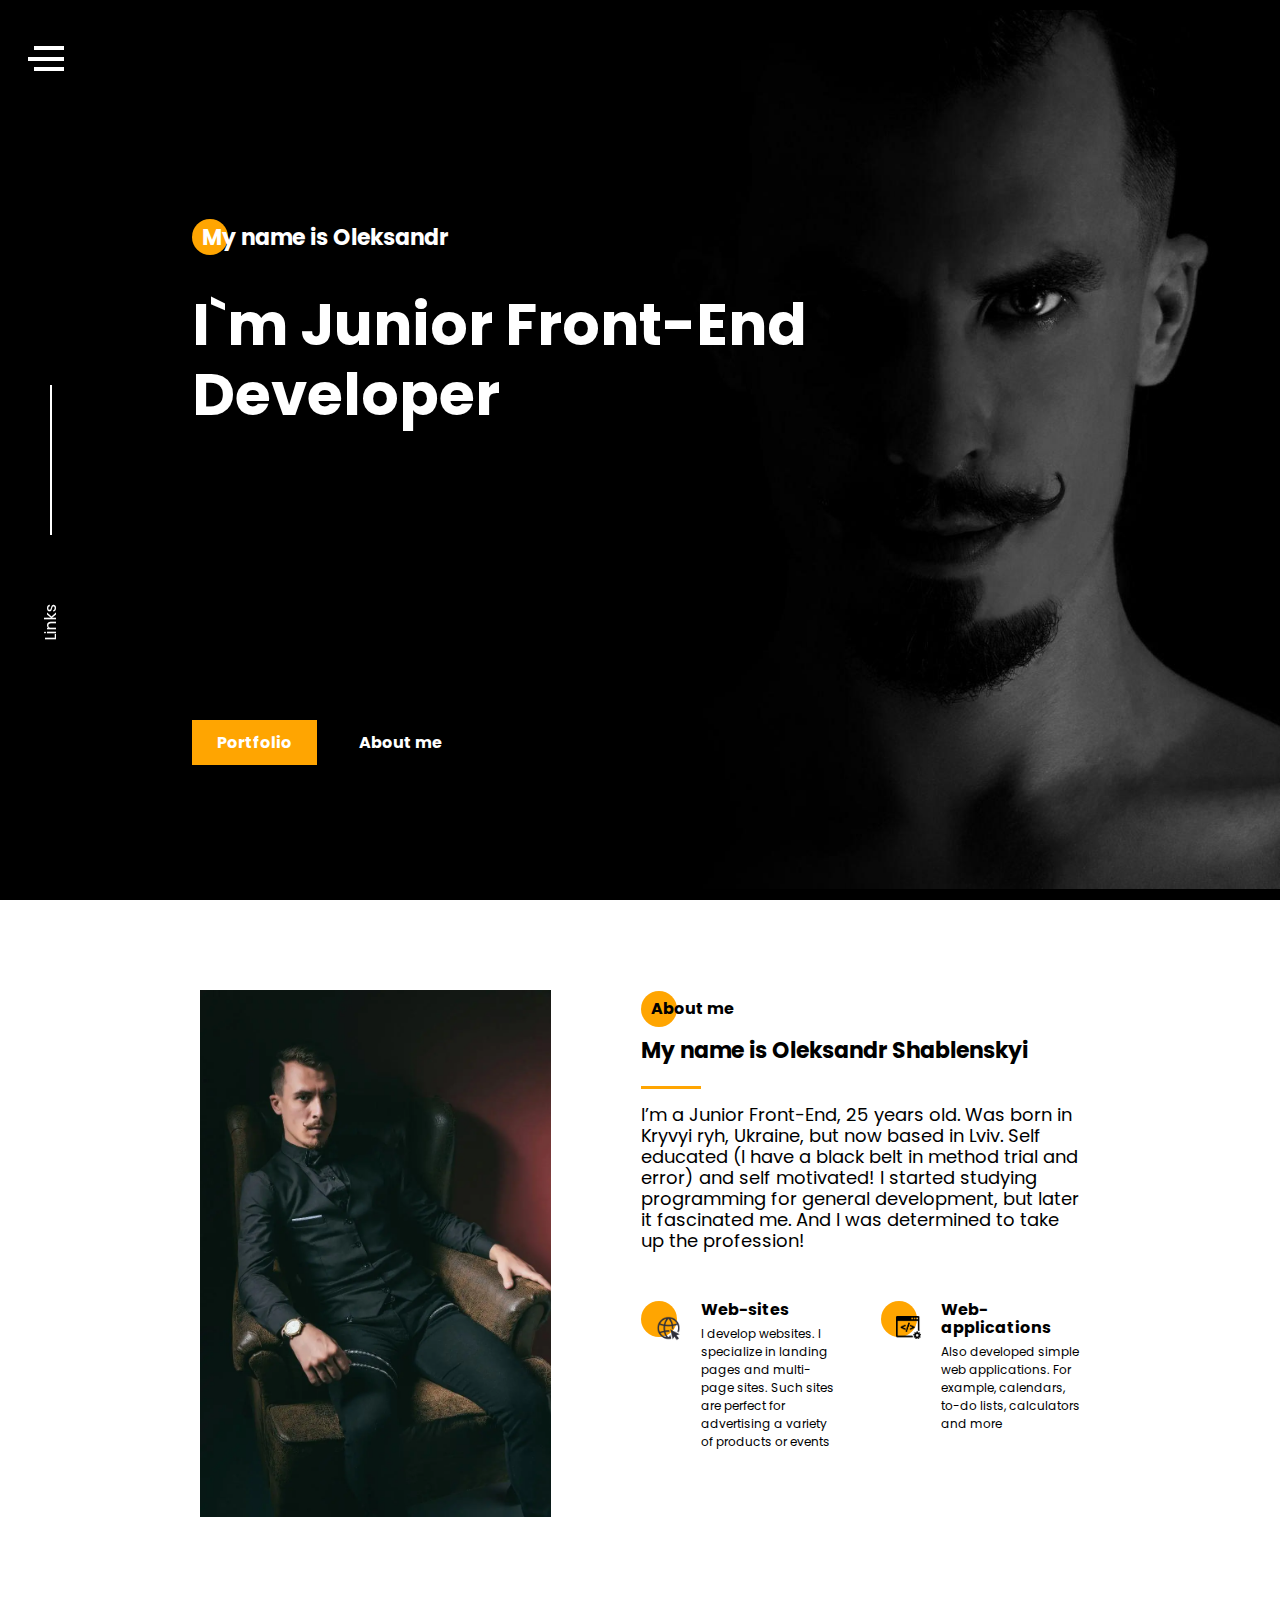
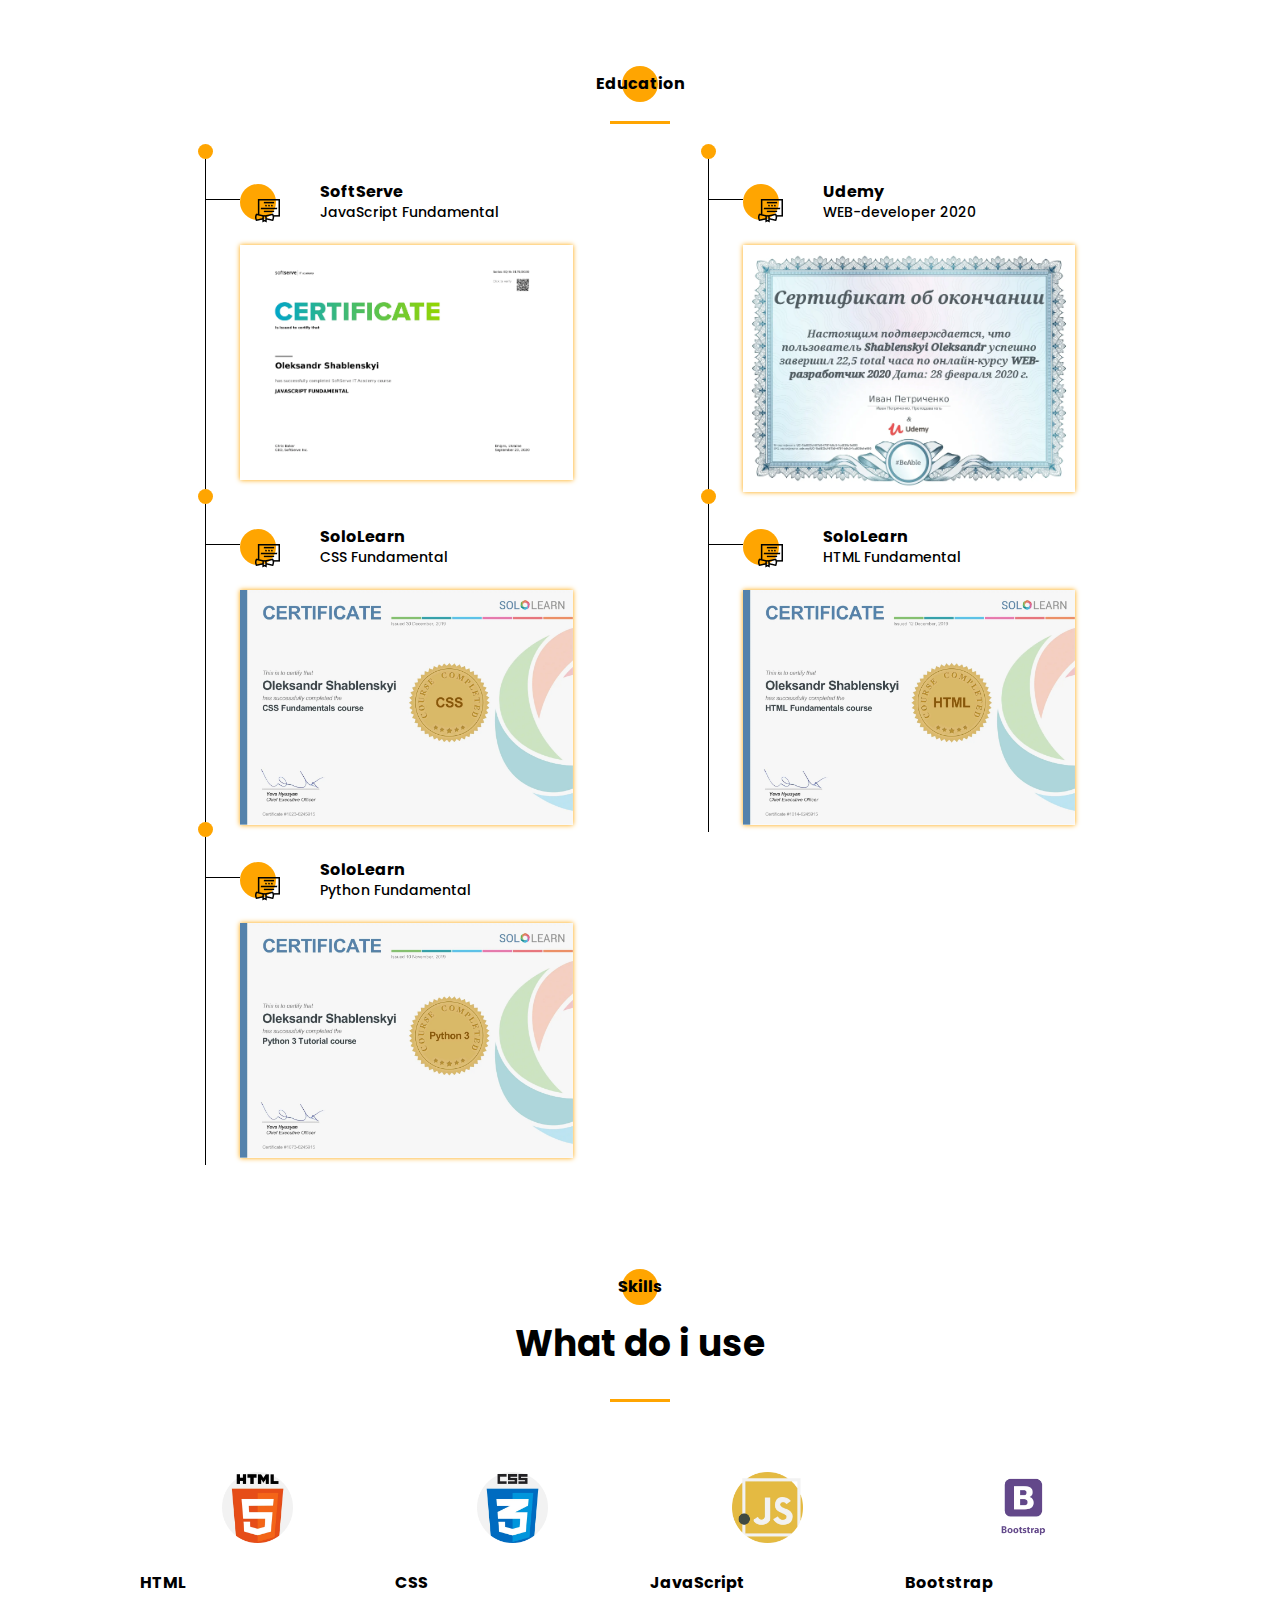
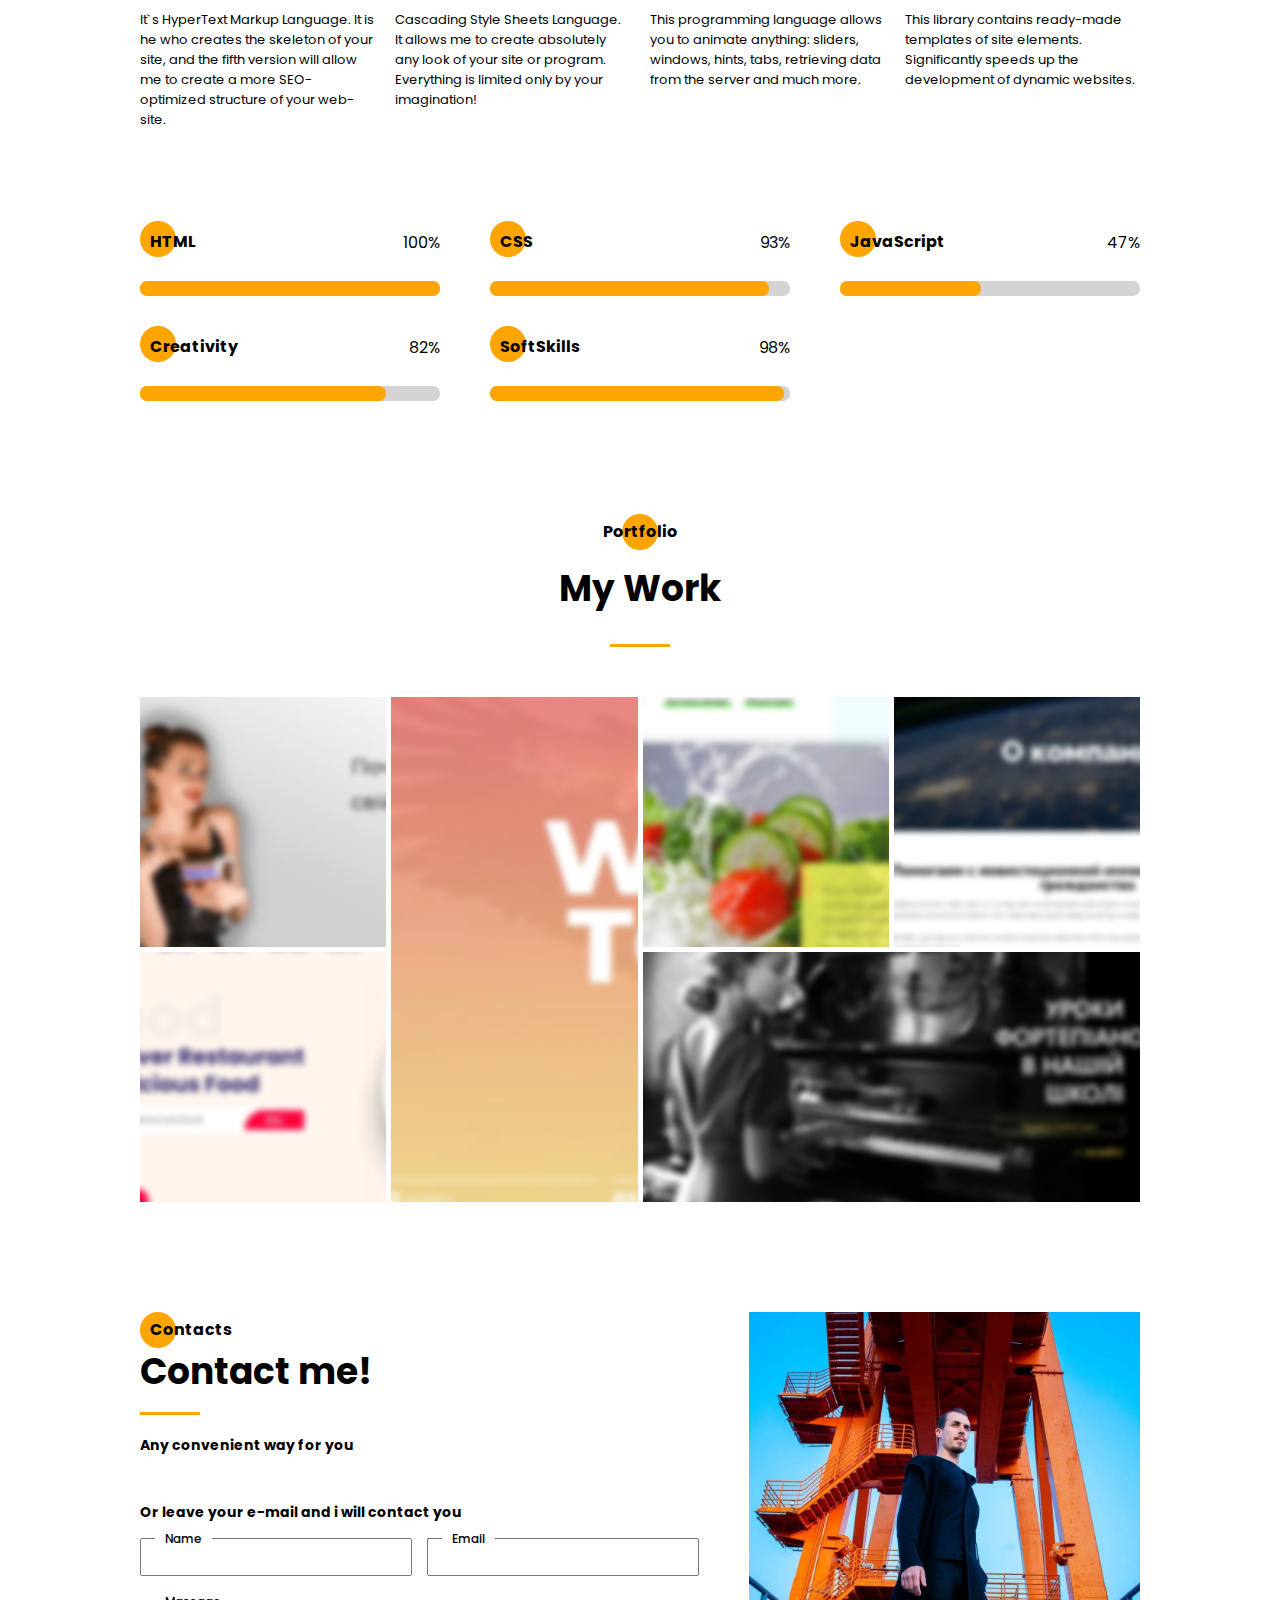
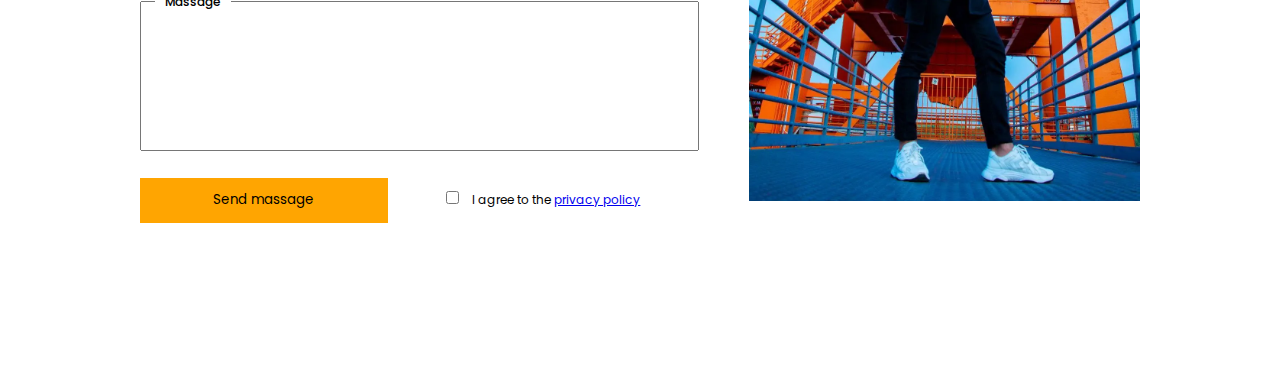
==== commit ce20a562: "apd v2.0" ====
--- a/index.html
+++ b/index.html
@@ -1 +1,460 @@
-<!DOCTYPE html><html lang="en"></html><head>    <meta charset="UTF-8">    <meta name="viewport" content="width=device-width,initial-scale=1">    <meta name="freelancehunt" content="c9476749bd38211">    <!-- <link rel="shortcut icon" href="img/icons/favicons/favicon.ico" type="image/x-icon">    <link rel="shortcut icon" href="img/icons/favicons/favicon-32x32.png" type="image/png"> -->    <meta name="msapplication-TileColor" content="#ffffff">    <meta name="msapplication-TileImage" content="icons/favicons/ms-icon-144x144.png">    <meta name="theme-color" content="#ffffff">    <title>Sashko</title>    <link rel="stylesheet" href="https://stackpath.bootstrapcdn.com/bootstrap/4.5.0/css/bootstrap.min.css"        integrity="sha384-9aIt2nRpC12Uk9gS9baDl411NQApFmC26EwAOH8WgZl5MYYxFfc+NcPb1dKGj7Sk" crossorigin="anonymous">    <link rel="stylesheet" href="css/style.min.css"></head><body>    <nav class="nav">        <div class="nav__logo">            <a href="index.html">S.</a>        </div>        <ul class="menu">            <li class="menu__item">                <a class="scroll-to" href="#Home">Home</a>            </li>            <li class="menu__item">                <a class="scroll-to" href="#About">About</a>            </li>            <li class="menu__item">                <a class="scroll-to" href="#Education">Education</a>            </li>            <li class="menu__item">                <a class="scroll-to" href="#Skills">Skills</a>            </li>            <li class="menu__item">                <a class="scroll-to" href="#Work">Work</a>            </li>        </ul>        <div class="hamburger">            <span></span>            <span></span>            <span></span>        </div>    </nav>    <section class="main" id="Home">        <div class="main__wrapper">            <div class="main__box">                <div class="main__content">                    <h2>HELLO!</h2>                    <div class="typed">                        <pre id="typed"></pre>                    </div>                </div>            </div>        </div>        <div class="main__arrow">            <div class="chevron"></div>            <div class="chevron"></div>            <div class="chevron"></div>        </div>    </section>    <section class="about " id="About">        <div class="row">            <div class="col-sm-12 col-md-4">                <picture><source srcset="img/photo.webp" type="image/webp"><img class="about__photo" src="img/photo.jpg" alt=""></picture>            </div>            <div class="col-sm-12 col-md-8">                <div class="tab">                    <div class="tab__item  tab__item_active">                        <div class=" why">                            <h3>Hi, welcome to my site!</h3>                            My name is Sashko Shablenskyi, I’m a beginner web                            developer, 25                            years old. Was born in Kryvyi ryh, Ukraine, but now based in Lviv. Self educated ( can                            see my                            diplomas below) and self motivated.                            <br>                            I’m just starting programming, don’t have                            enough                            experience but have strong desire to be a Team lead of interesting projects and part of                            something helpful for people in our digital world!<br>                            Ukraine needs young people who                            keep                            pace with progress:)                        </div>                    </div>                    <div class="tab__item">                        <table>                            <tr>                                <td class="contact">Name</td>                                <td class="break">:</td>                                <td>Oleksandr Shablenskyi</td>                            </tr>                            <tr>                                <td class="contact">Phone</td>                                <td class="break">:</td>                                <td><a href="tel:+380683551885">+38(068)355 188 5</a></td>                            </tr>                            <tr>                                <td class="contact">E-mail</td>                                <td class="break">:</td>                                <td><a href="mailto:sashkoace@gmail.com">sashkoace@gmail.com</a></td>                            </tr>                            <tr>                                <td class="contact">Address</td>                                <td class="break">:</td>                                <td>Kryvyi Rih, Ukraine</td>                            </tr>                            <tr>                                <td class="contact">Skype</td>                                <td class="break">:</td>                                <td><a href="skype:sashkoace?call">sashkoace</a></td>                            </tr>                            <tr>                                <td class="contact">Instagram</td>                                <td class="break">:</td>                                <td><a href="https://www.instagram.com/_sashko_ua_/">_sashko_ua_</a></td>                            </tr>                            <tr>                                <td class="contact">GitHub</td>                                <td class="break">:</td>                                <td><a href="https://github.com/sashko-ua">sashko-ua</a></td>                            </tr>                        </table>                    </div>                    <ol class="tab__indicators">                        <li class="tab__indicator tab__indicator_active"></li>                        <li class="tab__indicator"></li>                    </ol>                </div>            </div>        </div>        </div>    </section>    <section class="education " id="Education">        <div class="container">            <div class="row">                <div class="col-md-3">                    <h2 class="title">Education</h2>                </div>                <div class="col-md-9">                    <div class="box">                        <div class="row">                            <div class="col-6 col-sm-6 col-md-6">                                <a class="image-link" href="img/education/HTML-Sololearn.jpg">                                    <picture><source srcset="img/education/HTML-Sololearn.webp" type="image/webp"><img class="img" src="img/education/HTML-Sololearn.jpg" alt=""></picture>                                </a>                            </div>                            <div class="col-6 col-sm-6 col-md-6">                                <a class="image-link" href="img/education/CSS-Sololearn.jpg">                                    <picture><source srcset="img/education/CSS-Sololearn.webp" type="image/webp"><img src="img/education/CSS-Sololearn.jpg" alt=""></picture>                                </a>                            </div>                            <div class="col-6 col-sm-6 col-md-6">                                <a class="image-link" href="img/education/Python-Sololearn.jpg">                                    <picture><source srcset="img/education/Python-Sololearn.webp" type="image/webp"><img src="img/education/Python-Sololearn.jpg" alt=""></picture>                                </a>                            </div>                            <div class="col-6 col-sm-6 col-md-6">                                <a class="image-link" href="img/education/HTML+CSS-Udemy.jpg">                                    <picture><source srcset="img/education/HTML+CSS-Udemy.webp" type="image/webp"><img src="img/education/HTML+CSS-Udemy.jpg" alt=""></picture>                                </a>                            </div>                        </div>                    </div>                </div>            </div>        </div>    </section>    <section class="skills " id="Skills">        <div class="container">            <div class="row">                <div class="col-md-3">                    <h2 class="title">Skills</h2>                </div>                <div class="col-md-9">                    <div class="skills__box">                        <h2>HTML</h2>                        <div class="skills__bar">                            <div class="skills__value skills__value_html wow">81%</div>                        </div>                    </div>                    <div class="skills__box">                        <h2>CSS</h2>                        <div class="skills__bar">                            <div class="skills__value skills__value_css wow">73%</div>                        </div>                    </div>                    <div class="skills__box">                        <h2>JavaScript</h2>                        <div class="skills__bar">                            <div class="skills__value skills__value_js wow">40%</div>                        </div>                    </div>                    <div class="skills__box">                        <h2>Photoshop</h2>                        <div class="skills__bar">                            <div class="skills__value skills__value_photoshop wow">89%</div>                        </div>                    </div>                </div>            </div>        </div>    </section>    <section class="work " id="Work">        <div class="container">            <div class="row">                <div class="col-md-3">                    <h2 class="title">Work</h2>                </div>                <div class="col-md-9">                    <div class="row">                        <div class=" col-md-6">                            <a href="projects/OPT/index.html" target="_blank">                                <picture><source srcset="img/work/OPT.webp" type="image/webp"><img src="img/work/OPT.png" alt=""></picture>                            </a>                        </div>                        <div class="col-md-6">                            <a href="projects/MoGo/index.html" target="_blank">                                <picture><source srcset="img/work/MoGo.webp" type="image/webp"><img src="img/work/MoGo.png" alt=""></picture>                            </a>                        </div>                        <div class="col-md-6">                            <a href="projects/Piano/index.html" target="_blank">                                <picture><source srcset="img/work/piano.webp" type="image/webp"><img src="img/work/piano.png" alt=""></picture>                            </a>                        </div>                        <div class="col-md-6">                            <a href="http://myvoice.pro" target="_blank">                                <picture><source srcset="img/work/MyVoice.webp" type="image/webp"><img src="img/work/MyVoice.png" alt=""></picture>                            </a>                        </div>                    </div>                </div>            </div>        </div>        <a class="scroll-to" href="#Home">            <div class="arrow-up" id="arrow-up">                <div class="chevron-up"></div>                <div class="chevron-up"></div>                <div class="chevron-up"></div>            </div>        </a>    </section>    <div class="footer">        <div class="footer__social">            <a href="https://www.linkedin.com/in/sashko-shablenskyi-4b76881a3/">LinkedIn</a>        </div>        <div class="footer__social">            <a href="https://www.instagram.com/_sashko_ua_/">Instagram</a>        </div>        <div class="footer__social">            <a href="https://github.com/sashko-ua">GitHub</a>        </div>    </div>    <script src="js/typed.min.js"></script>    <script src="js/script.js"></script></body></html>+<!DOCTYPE html>+<html lang="en">++<head>+    <meta charset="UTF-8">+    <meta name="viewport" content="width=device-width, initial-scale=1.0">++    <link rel="apple-touch-icon" sizes="57x57" href="img/favicons/apple-icon-57x57.png">+    <link rel="apple-touch-icon" sizes="60x60" href="img/favicons/apple-icon-60x60.png">+    <link rel="apple-touch-icon" sizes="72x72" href="img/favicons/apple-icon-72x72.png">+    <link rel="apple-touch-icon" sizes="76x76" href="img/favicons/apple-icon-76x76.png">+    <link rel="apple-touch-icon" sizes="114x114" href="img/favicons/apple-icon-114x114.png">+    <link rel="apple-touch-icon" sizes="120x120" href="img/favicons/apple-icon-120x120.png">+    <link rel="apple-touch-icon" sizes="144x144" href="img/favicons/apple-icon-144x144.png">+    <link rel="apple-touch-icon" sizes="152x152" href="img/favicons/apple-icon-152x152.png">+    <link rel="apple-touch-icon" sizes="180x180" href="img/favicons/apple-icon-180x180.png">+    <link rel="icon" type="image/png" sizes="192x192" href="img/favicons/android-icon-192x192.png">+    <link rel="icon" type="image/png" sizes="32x32" href="img/favicons/favicon-32x32.png">+    <link rel="icon" type="image/png" sizes="96x96" href="img/favicons/favicon-96x96.png">+    <link rel="icon" type="image/png" sizes="16x16" href="img/favicons/favicon-16x16.png">+    <link rel="manifest" href="img/favicons/manifest.json">+    <meta name="msapplication-TileColor" content="#ffffff">+    <meta name="msapplication-TileImage" content="img/favicons/ms-icon-144x144.png">+    <meta name="theme-color" content="#ffffff">++    <link href="https://fonts.googleapis.com/css2?family=Poppins:wght@500;700&display=swap" rel="stylesheet">++    <link rel="stylesheet" href="https://use.fontawesome.com/releases/v5.14.0/css/all.css"+        integrity="sha384-HzLeBuhoNPvSl5KYnjx0BT+WB0QEEqLprO+NBkkk5gbc67FTaL7XIGa2w1L0Xbgc" crossorigin="anonymous">++    <link rel="stylesheet" href="css/style.min.css">+    <title>Sashko</title>+</head>++<body>+    <div class="menu">+        <div class="menu__block">+            <i class="close fas fa-times"></i>++            <nav>+                <ul class="menu__list">+                    <li class="menu__link"><a href="#main">Main</a></li>+                    <li class="menu__link"><a href="#about">About me</a></li>+                    <li class="menu__link"><a href="#education">Education</a></li>+                    <li class="menu__link"><a href="#skills">Skills</a></li>+                    <li class="menu__link"><a href="#portfolio">Portfolio</a></li>+                    <li class="menu__link"><a href="#contacts">Contacts</a></li>+                </ul>+            </nav>++            <div class="menu__social">+                <a href="https://www.instagram.com/_sashko_ua_/" target="_blanck">+                    <i class="fab fa-instagram"></i>+                </a>++                <a href="https://github.com/sashko-ua" target="_blanck" ">+                            <i class=" fab fa-github"></i>+                </a>++                <a href="https://t.me/sashko_shabl" target="_blanck">+                    <i class="fab fa-telegram-plane"></i>+                </a>+            </div>++        </div>++        <div class="menu__overlay"></div>+    </div>++    <section class="main" id="main">+        <aside class="sidepanel">+            <a href="https://www.instagram.com/_sashko_ua_/" target="_blanck" class="sidepanel__link">+                <i class="fab fa-instagram"></i>+            </a>++            <a href="https://github.com/sashko-ua" target="_blanck" class="sidepanel__link">+                <i class="fab fa-github"></i>+            </a>++            <a href="https://t.me/sashko_shabl" target="_blanck" class="sidepanel__link">+                <i class="fab fa-telegram-plane"></i>+            </a>++            <div class="sidepanel__divider"></div>+            <div class="sidepanel__text"><span>Links</span></div>+        </aside>++        <div class="hamburger">+            <div class="hamburger__wrapper">+                <span></span>+                <span class="long"></span>+                <span></span>+            </div>+        </div>++        <div class="main__text">+            <h1 class="title main__title"> My name is Oleksandr</h1>+            <div class="subtitle main__subtitle">I`m Junior Front-End Developer</div>+        </div>++        <div class="main__btns">+            <a href="#portfolio" class="main__link btn">Portfolio</a>+            <a href="#about" class="main__link">About me</a>+        </div>++    </section>++    <section class="about" id="about">+        <div class="container">+            <div class="about__wrapper">+                <div class="about__photo">+                    <picture><source srcset="img/about-img.webp" type="image/webp"><img src="img/about-img.jpg" alt="about-img"></picture>+                </div>++                <div class="about__descr">+                    <h2 class="title">About me</h2>++                    <div class="subtitle about__subtitle">My name is Oleksandr Shablenskyi</div>++                    <div class="divider"></div>++                    <p class="about__text">+                        I’m a Junior Front-End, 25 years old. Was born in Kryvyi ryh, Ukraine, but now based in Lviv.+                        Self educated (I have a black belt in method trial and error) and self motivated!+                        I started studying programming for general development, but later it fascinated me. And I was+                        determined to take up the profession!+                    </p>+                </div>++                <div class="about__skills">+                    <div class="about__skills-box">+                        <div class="about__skills-circle">+                            <picture><source srcset="img/icons/about/web.webp" type="image/webp"><img src="img/icons/about/web.png" alt="web"></picture>+                        </div>+                        <div>+                            <div class="about__skills-title">+                                Web-sites+                            </div>+                            <div>+                                I develop websites. I specialize in landing pages and multi-page sites.+                                Such sites are perfect for advertising a variety of products or events+                            </div>+                        </div>+                    </div>+                    <div class="about__skills-box">+                        <div class="about__skills-circle">+                            <picture><source srcset="img/icons/about/app.webp" type="image/webp"><img src="img/icons/about/app.png" alt="app"></picture>+                        </div>+                        <div>+                            <div class="about__skills-title">+                                Web-applications+                            </div>+                            <div>+                                Also developed simple web applications. For example, calendars, to-do lists, calculators+                                and more+                            </div>+                        </div>+                    </div>+                </div>+            </div>+        </div>+    </section>++    <section class="education" id="education">+        <div class="container">+            <h2 class="title title_center">Education</h2>+            <div class="divider"></div>++            <div class="education__wrapper">+                <div class="education__box">+                    <div class="education__circle"></div>+                    <div class="education__box-title">+                        <div class="education__box-icon">+                            <picture><source srcset="img/icons/Courses.webp" type="image/webp"><img src="img/icons/Courses.png" alt="Courses"></picture>+                        </div>++                        <h4>SoftServe</h4>+                        <h5>JavaScript Fundamental</h5>+                    </div>+                    <div class="education__box-body">+                        <a href="#">+                            <picture><source srcset="img/certificates/softserve_JS.webp" type="image/webp"><img src="img/certificates/softserve_JS.jpg" alt="softserve_JS"></picture>+                        </a>+                    </div>+                </div>++                <div class="education__box">+                    <div class="education__circle"></div>+                    <div class="education__box-title">+                        <div class="education__box-icon">+                            <picture><source srcset="img/icons/Courses.webp" type="image/webp"><img src="img/icons/Courses.png" alt="Courses"></picture>+                        </div>++                        <h4>Udemy</h4>+                        <h5>WEB-developer 2020</h5>+                    </div>+                    <div class="education__box-body">+                        <a href="#">+                            <picture><source srcset="img/certificates/udemy_web-developer.webp" type="image/webp"><img src="img/certificates/udemy_web-developer.jpg" alt="udemy_web-developer"></picture>+                        </a>+                    </div>+                </div>++                <div class="education__box">+                    <div class="education__circle"></div>+                    <div class="education__box-title">+                        <div class="education__box-icon">+                            <picture><source srcset="img/icons/Courses.webp" type="image/webp"><img src="img/icons/Courses.png" alt="Courses"></picture>+                        </div>++                        <h4>SoloLearn</h4>+                        <h5>CSS Fundamental</h5>+                    </div>+                    <div class="education__box-body">+                        <a href="#">+                            <picture><source srcset="img/certificates/CSS-Sololearn.webp" type="image/webp"><img src="img/certificates/CSS-Sololearn.jpg" alt="CSS-Sololearn"></picture>+                        </a>+                    </div>+                </div>++                <div class="education__box">+                    <div class="education__circle"></div>+                    <div class="education__box-title">+                        <div class="education__box-icon">+                            <picture><source srcset="img/icons/Courses.webp" type="image/webp"><img src="img/icons/Courses.png" alt="Courses"></picture>+                        </div>++                        <h4>SoloLearn</h4>+                        <h5>HTML Fundamental</h5>+                    </div>+                    <div class="education__box-body">+                        <a href="#">+                            <picture><source srcset="img/certificates/HTML-Sololearn.webp" type="image/webp"><img src="img/certificates/HTML-Sololearn.jpg" alt="HTML-Sololearn"></picture>+                        </a>+                    </div>+                </div>++                <div class="education__box">+                    <div class="education__circle"></div>+                    <div class="education__box-title">+                        <div class="education__box-icon">+                            <picture><source srcset="img/icons/Courses.webp" type="image/webp"><img src="img/icons/Courses.png" alt="Courses"></picture>+                        </div>++                        <h4>SoloLearn</h4>+                        <h5>Python Fundamental</h5>+                    </div>+                    <div class="education__box-body">+                        <a href="#">+                            <picture><source srcset="img/certificates/Python-Sololearn.webp" type="image/webp"><img src="img/certificates/Python-Sololearn.jpg" alt="Python-Sololearn"></picture>+                        </a>+                    </div>+                </div>+++            </div>+        </div>+    </section>++    <section class="skills" id="skills">+        <div class="container">+            <h2 class="title title_center">Skills</h2>+            <div class="subtitle subtitle_center">What do i use</div>+            <div class="divider"></div>++            <div class="skills__wrapper">+                <div class="skills__box">+                    <div class="skills__box-img">+                        <picture><source srcset="img/icons/skills/html.webp" type="image/webp"><img src="img/icons/skills/html.png" alt="html"></picture>+                    </div>+                    <div class="skills__box-title">+                        HTML+                    </div>+                    <div class="skills__box-descr">+                        It`s HyperText Markup Language. It is he who creates the skeleton of your site, and the+                        fifth version will allow me to create a more SEO-optimized structure of your web-site.+                    </div>+                </div>++                <div class="skills__box">+                    <div class="skills__box-img">+                        <picture><source srcset="img/icons/skills/css.webp" type="image/webp"><img src="img/icons/skills/css.png" alt="css"></picture>+                    </div>+                    <div class="skills__box-title">+                        CSS+                    </div>+                    <div class="skills__box-descr">+                        Cascading Style Sheets Language. It allows me to create absolutely any look of your site or+                        program. Everything is limited only by your imagination!+                    </div>+                </div>++                <div class="skills__box">+                    <div class="skills__box-img">+                        <picture><source srcset="img/icons/skills/javascript.webp" type="image/webp"><img src="img/icons/skills/javascript.png" alt="javascript"></picture>+                    </div>+                    <div class="skills__box-title">+                        JavaScript+                    </div>+                    <div class="skills__box-descr">+                        This programming language allows you to animate anything: sliders, windows, hints, tabs,+                        retrieving data from the server and much more.+                    </div>+                </div>++                <div class="skills__box">+                    <div class="skills__box-img">+                        <picture><source srcset="img/icons/skills/Bootstrap.webp" type="image/webp"><img src="img/icons/skills/Bootstrap.png" alt="Bootstrap"></picture>+                    </div>+                    <div class="skills__box-title">+                        Bootstrap+                    </div>+                    <div class="skills__box-descr">+                        This library contains ready-made templates of site elements. Significantly speeds up the+                        development of dynamic websites.+                    </div>+                </div>+            </div>++            <div class="skills__percent">+                <div class="skills__percent-box">+                    <div class="title">HTML</div>+                    <div class="skills__percent-box-value">100%</div>++                    <div class="skills__percent-progress">+                        <div class="skills__percent-progress-value"></div>+                    </div>+                </div>++                <div class="skills__percent-box">+                    <div class="title">CSS</div>+                    <div class="skills__percent-box-value">93%</div>++                    <div class="skills__percent-progress">+                        <div class="skills__percent-progress-value"></div>+                    </div>+                </div>++                <div class="skills__percent-box">+                    <div class="title">JavaScript</div>+                    <div class="skills__percent-box-value">47%</div>++                    <div class="skills__percent-progress">+                        <div class="skills__percent-progress-value"></div>+                    </div>+                </div>++                <div class="skills__percent-box">+                    <div class="title">Creativity</div>+                    <div class="skills__percent-box-value">82%</div>++                    <div class="skills__percent-progress">+                        <div class="skills__percent-progress-value"></div>+                    </div>+                </div>++                <div class="skills__percent-box">+                    <div class="title">SoftSkills</div>+                    <div class="skills__percent-box-value">98%</div>++                    <div class="skills__percent-progress">+                        <div class="skills__percent-progress-value"></div>+                    </div>+                </div>+            </div>+        </div>+    </section>++    <section class="portfolio" id="portfolio">+        <div class="container">+            <h2 class="title title_center">Portfolio</h2>+            <div class="subtitle subtitle_center">My Work</div>+            <div class="divider"></div>++            <div class="portfolio__wrapper">+                <a target="_blanck" href="http://myvoice.pro/">+                    <picture><source srcset="img/work/my-voice.webp" type="image/webp"><img src="img/work/my-voice.jpg" alt="my-voice"></picture>+                </a>++                <a target="_blanck" href="/portfolio/food_udemy">+                    <picture><source srcset="img/work/food_udemy-js.webp" type="image/webp"><img src="img/work/food_udemy-js.jpg" alt="food_udemy-js"></picture>+                </a>++                <a target="_blanck" href="/portfolio/mogo">+                    <picture><source srcset="img/work/mogo.webp" type="image/webp"><img src="img/work/mogo.jpg" alt="mogo"></picture>+                </a>++                <a target="_blanck" href="/portfolio/migration">+                    <picture><source srcset="img/work/migration-test.webp" type="image/webp"><img src="img/work/migration-test.jpg" alt="migration-test"></picture>+                </a>++                <a target="_blanck" href="/portfolio/food">+                    <picture><source srcset="img/work/eatiz.webp" type="image/webp"><img src="img/work/eatiz.jpg" alt="eatiz"></picture>+                </a>++                <a target="_blanck" href="/portfolio/fortepiano">+                    <picture><source srcset="img/work/piano.webp" type="image/webp"><img src="img/work/piano.jpg" alt="piano"></picture>+                </a>+            </div>+        </div>+    </section>++    <section class="contacts" id="contacts">+        <div class="container">+            <div class="contacts__wrapper">+                <div class="contacts__descr">+                    <h2 class="title">Contacts</h2>+                    <div class="subtitle">Contact me!</div>+                    <div class="divider"></div>+                    <div class="contacts__descr-text">Any convenient way for you</div>+                    <div class="contacts__descr-social">+                        <a href="https://www.instagram.com/_sashko_ua_/" target="_blanck" class="sidepanel__link">+                            <i class="fab fa-instagram"></i>+                        </a>++                        <a href="https://github.com/sashko-ua" target="_blanck" class="sidepanel__link">+                            <i class="fab fa-github"></i>+                        </a>++                        <a href="https://t.me/sashko_shabl" target="_blanck" class="sidepanel__link">+                            <i class="fab fa-telegram-plane"></i>+                        </a>+                    </div>++                    <div class="contacts__descr-text">Or leave your e-mail and i will contact you</div>++                    <form action="post" class="contacts__descr-form">+                        <div class="name">+                            <input required name="name" id="name" type="text">+                            <label for="name">Name</label>+                        </div>+                        <div class="email">+                            <input required name="email" id="email" type="email">+                            <label for="email">Email</label>+                        </div>+                        <div class="textarea">+                            <textarea id="textatea" name="text"></textarea>+                            <label for="taxtarea">Massage</label>+                        </div>+                    </form>++                    <div class="contacts__triggers">+                        <button class="contacts__triggers-btn btn">Send massage</button>+                        <div class="contacts__triggers-policy">+                            <input required type="checkbox" name="" id="">+                            <span>I agree to the <a target="_blanck" href="policy.html">privacy policy</a></span>+                        </div>+                    </div>+                </div>++                <div class="contacts__img">+                    <picture><source srcset="img/contact-img.webp" type="image/webp"><img src="img/contact-img.jpg" alt="contact-img"></picture>+                </div>+            </div>+        </div>+    </section>++    <script src="js/script.min.js"></script>+</body>+</htm>--- a/css/style.min.css
+++ b/css/style.min.css
@@ -1 +1 @@
-body{overflow-x:hidden}::-webkit-scrollbar{width:15px}::-webkit-scrollbar-track{background:rgba(0,0,0,.8)}::-webkit-scrollbar-thumb{background:#87c2c4;border-radius:15px;border:3px solid #000}::-webkit-scrollbar-thumb:hover{background-color:#fff;border:3px solid #000}@-webkit-keyframes move-chevron{25%{opacity:1}33.3%{opacity:1;-webkit-transform:translateY(0);transform:translateY(0)}66.6%{opacity:1;-webkit-transform:translateY(30px);transform:translateY(30px)}100%{opacity:0;-webkit-transform:translateY(60px) scale(.5);transform:translateY(60px) scale(.5)}}@keyframes move-chevron{25%{opacity:1}33.3%{opacity:1;-webkit-transform:translateY(0);transform:translateY(0)}66.6%{opacity:1;-webkit-transform:translateY(30px);transform:translateY(30px)}100%{opacity:0;-webkit-transform:translateY(60px) scale(.5);transform:translateY(60px) scale(.5)}}@-webkit-keyframes progress-value{0%{width:0}}@keyframes progress-value{0%{width:0}}@-webkit-keyframes move-chevron-up{25%{opacity:1}33.3%{opacity:1;-webkit-transform:translateY(0);transform:translateY(0)}66.6%{opacity:1;-webkit-transform:translateY(-30px);transform:translateY(-30px)}100%{opacity:0;-webkit-transform:translateY(-60px) scale(.5);transform:translateY(-60px) scale(.5)}}@keyframes move-chevron-up{25%{opacity:1}33.3%{opacity:1;-webkit-transform:translateY(0);transform:translateY(0)}66.6%{opacity:1;-webkit-transform:translateY(-30px);transform:translateY(-30px)}100%{opacity:0;-webkit-transform:translateY(-60px) scale(.5);transform:translateY(-60px) scale(.5)}}@font-face{font-family:'Caveat Regular';src:url(../fonts/Caveat-Regular.ttf) format("truetype");font-weight:400;font-style:normal}.title{font-weight:700}.title::after{content:'';display:block;width:50px;border-bottom:3px solid #87c2c4;margin:10px 0}.mfp-bg{top:0;left:0;width:100%;height:100%;z-index:1042;overflow:hidden;position:fixed;background:#0b0b0b;opacity:.8}.mfp-wrap{top:0;left:0;width:100%;height:100%;z-index:1043;position:fixed;outline:0!important}.mfp-container{text-align:center;position:absolute;width:100%;height:100%;left:0;top:0;padding:0 8px;-webkit-box-sizing:border-box;box-sizing:border-box}.mfp-container:before{content:'';display:inline-block;height:100%;vertical-align:middle}.mfp-align-top .mfp-container:before{display:none}.mfp-content{position:relative;display:inline-block;vertical-align:middle;margin:0 auto;text-align:left;z-index:1045}.mfp-ajax-holder .mfp-content,.mfp-inline-holder .mfp-content{width:100%;cursor:auto}.mfp-ajax-cur{cursor:progress}.mfp-zoom-out-cur,.mfp-zoom-out-cur .mfp-image-holder .mfp-close{cursor:-webkit-zoom-out;cursor:zoom-out}.mfp-zoom{cursor:pointer;cursor:-webkit-zoom-in;cursor:zoom-in}.mfp-auto-cursor .mfp-content{cursor:auto}.mfp-arrow,.mfp-close,.mfp-counter,.mfp-preloader{-webkit-user-select:none;-moz-user-select:none;-ms-user-select:none;user-select:none}.mfp-loading.mfp-figure{display:none}.mfp-hide{display:none!important}.mfp-preloader{color:#ccc;position:absolute;top:50%;width:auto;text-align:center;margin-top:-.8em;left:8px;right:8px;z-index:1044}.mfp-preloader a{color:#ccc}.mfp-preloader a:hover{color:#fff}.mfp-s-ready .mfp-preloader{display:none}.mfp-s-error .mfp-content{display:none}button.mfp-arrow,button.mfp-close{overflow:visible;cursor:pointer;background:0 0;border:0;-webkit-appearance:none;display:block;outline:0;padding:0;z-index:1046;-webkit-box-shadow:none;box-shadow:none;-ms-touch-action:manipulation;touch-action:manipulation}button::-moz-focus-inner{padding:0;border:0}.mfp-close{width:44px;height:44px;line-height:44px;position:absolute;right:0;top:0;text-decoration:none;text-align:center;opacity:.65;padding:0 0 18px 10px;color:#fff;font-style:normal;font-size:28px;font-family:Arial,Baskerville,monospace}.mfp-close:focus,.mfp-close:hover{opacity:1}.mfp-close:active{top:1px}.mfp-close-btn-in .mfp-close{color:#333}.mfp-iframe-holder .mfp-close,.mfp-image-holder .mfp-close{color:#fff;right:-6px;text-align:right;padding-right:6px;width:100%}.mfp-counter{position:absolute;top:0;right:0;color:#ccc;font-size:12px;line-height:18px;white-space:nowrap}.mfp-arrow{position:absolute;opacity:.65;margin:0;top:50%;margin-top:-55px;padding:0;width:90px;height:110px;-webkit-tap-highlight-color:transparent}.mfp-arrow:active{margin-top:-54px}.mfp-arrow:focus,.mfp-arrow:hover{opacity:1}.mfp-arrow:after,.mfp-arrow:before{content:'';display:block;width:0;height:0;position:absolute;left:0;top:0;margin-top:35px;margin-left:35px;border:medium inset transparent}.mfp-arrow:after{border-top-width:13px;border-bottom-width:13px;top:8px}.mfp-arrow:before{border-top-width:21px;border-bottom-width:21px;opacity:.7}.mfp-arrow-left{left:0}.mfp-arrow-left:after{border-right:17px solid #fff;margin-left:31px}.mfp-arrow-left:before{margin-left:25px;border-right:27px solid #3f3f3f}.mfp-arrow-right{right:0}.mfp-arrow-right:after{border-left:17px solid #fff;margin-left:39px}.mfp-arrow-right:before{border-left:27px solid #3f3f3f}.mfp-iframe-holder{padding-top:40px;padding-bottom:40px}.mfp-iframe-holder .mfp-content{line-height:0;width:100%;max-width:900px}.mfp-iframe-holder .mfp-close{top:-40px}.mfp-iframe-scaler{width:100%;height:0;overflow:hidden;padding-top:56.25%}.mfp-iframe-scaler iframe{position:absolute;display:block;top:0;left:0;width:100%;height:100%;-webkit-box-shadow:0 0 8px rgba(0,0,0,.6);box-shadow:0 0 8px rgba(0,0,0,.6);background:#000}img.mfp-img{width:auto;max-width:100%;height:auto;display:block;line-height:0;-webkit-box-sizing:border-box;box-sizing:border-box;padding:40px 0 40px;margin:0 auto}.mfp-figure{line-height:0}.mfp-figure:after{content:'';position:absolute;left:0;top:40px;bottom:40px;display:block;right:0;width:auto;height:auto;z-index:-1;-webkit-box-shadow:0 0 8px rgba(0,0,0,.6);box-shadow:0 0 8px rgba(0,0,0,.6);background:#444}.mfp-figure small{color:#bdbdbd;display:block;font-size:12px;line-height:14px}.mfp-figure figure{margin:0}.mfp-bottom-bar{margin-top:-36px;position:absolute;top:100%;left:0;width:100%;cursor:auto}.mfp-title{text-align:left;line-height:18px;color:#f3f3f3;word-wrap:break-word;padding-right:36px}.mfp-image-holder .mfp-content{max-width:100%}.mfp-gallery .mfp-image-holder .mfp-figure{cursor:pointer}.nav{position:fixed;display:-webkit-box;display:-ms-flexbox;display:flex;-webkit-box-pack:justify;-ms-flex-pack:justify;justify-content:space-between;-webkit-box-align:center;-ms-flex-align:center;align-items:center;height:50px;width:100vw;background-color:rgba(0,0,0,.8);padding:0 20px 0 50px;z-index:100}.nav__logo a{color:#fff;font-weight:700;font-size:27px;text-decoration:none}.nav .menu{position:absolute;top:50px;right:-100%;display:-webkit-box;display:-ms-flexbox;display:flex;-webkit-box-orient:vertical;-webkit-box-direction:normal;-ms-flex-direction:column;flex-direction:column;-webkit-box-pack:space-evenly;-ms-flex-pack:space-evenly;justify-content:space-evenly;height:100vh;width:30vw;background-color:rgba(0,0,0,.8);padding:0 0 150px 0;-webkit-transition:.6s all;-o-transition:.6s all;transition:.6s all}.nav .menu__item{color:#fff;list-style:none;text-align:center}.nav .menu__item a{display:block;font-size:35px;color:#fff;text-transform:uppercase;text-decoration:none}.nav .menu_active{right:0}.nav .hamburger{width:110px;padding:5px 35px}.nav .hamburger:hover{cursor:pointer}.nav .hamburger span{display:block;margin:5px 0;height:3px;background-color:#fff;-webkit-transition:.8s all;-o-transition:.8s all;transition:.8s all}.nav .hamburger span:hover{cursor:pointer}.nav .hamburger_active span{padding:4px 15px;margin-bottom:-13px}.nav .hamburger_active span:nth-child(1){-webkit-transform:translateY(3px) rotate(-135deg);-ms-transform:translateY(3px) rotate(-135deg);transform:translateY(3px) rotate(-135deg)}.nav .hamburger_active span:nth-child(2){display:none}.nav .hamburger_active span:nth-child(3){-webkit-transform:translateY(3px) rotate(135deg);-ms-transform:translateY(3px) rotate(135deg);transform:translateY(3px) rotate(135deg)}.main{position:relative;height:100vh;background:url(../img/main_bg.jpg) center center/cover no-repeat}.main__box{width:300px;height:300px;position:absolute;top:20%;left:50%;-webkit-transform:translatex(-50%);-ms-transform:translatex(-50%);transform:translatex(-50%);border:5px double rgba(255,255,255,.8)}.main__content{display:-webkit-box;display:-ms-flexbox;display:flex;-webkit-box-orient:vertical;-webkit-box-direction:normal;-ms-flex-direction:column;flex-direction:column;-webkit-box-pack:center;-ms-flex-pack:center;justify-content:center;-webkit-box-align:center;-ms-flex-align:center;align-items:center;position:absolute;top:50%;left:50%;-webkit-transform:translate(-50%,-50%);-ms-transform:translate(-50%,-50%);transform:translate(-50%,-50%);width:250px;height:250px;background-color:rgba(255,255,255,.8)}.main__content h2{padding:0 0 30px}.main__content .typed{height:50px;width:200px;text-align:center}.main__content .typed pre{display:inline;text-align:center}.main__arrow{position:absolute;bottom:20%;left:50%;-webkit-transform:translatex(-50%);-ms-transform:translatex(-50%);transform:translatex(-50%);display:-webkit-box;display:-ms-flexbox;display:flex;-webkit-box-pack:center;-ms-flex-pack:center;justify-content:center;-webkit-box-align:center;-ms-flex-align:center;align-items:center;padding:5px}.main__arrow .chevron{position:absolute;width:50px;height:20px;opacity:0;-webkit-transform:scale(.3);-ms-transform:scale(.3);transform:scale(.3);-webkit-animation:move-chevron 2s ease-out infinite;animation:move-chevron 2s ease-out infinite}.main__arrow .chevron:first-child{-webkit-animation:move-chevron 2s ease-out .7s infinite;animation:move-chevron 2s ease-out .7s infinite}.main__arrow .chevron:nth-child(2){-webkit-animation:move-chevron 2s ease-out 1.4s infinite;animation:move-chevron 2s ease-out 1.4s infinite}.main__arrow .chevron:after,.main__arrow .chevron:before{content:'';position:absolute;top:0;height:100%;width:50%;background:rgba(0,0,0,.8)}.main__arrow .chevron:before{left:0;-webkit-transform:skewY(40deg);-ms-transform:skewY(40deg);transform:skewY(40deg)}.main__arrow .chevron:after{right:0;-webkit-transform:skewY(-40deg);-ms-transform:skewY(-40deg);transform:skewY(-40deg)}.about{font-family:'Caveat Regular';position:relative}.about__photo{width:100%}.about .tab{height:90%;width:100%}.about .tab__item{display:none;-webkit-box-pack:center;-ms-flex-pack:center;justify-content:center;height:100%;-webkit-box-align:center;-ms-flex-align:center;align-items:center;padding:10px 80px;font-size:40px}.about .tab__item_active{display:-webkit-box;display:-ms-flexbox;display:flex}.about .tab__item a{color:#000;text-decoration:none}.about .tab__item a table a:hover{color:#87c2c4}.about .tab__indicators{position:absolute;-webkit-box-pack:center;-ms-flex-pack:center;justify-content:center;bottom:2%;display:-webkit-box;display:-ms-flexbox;display:flex;justify-content:center;width:100%;padding:25px;margin:0;cursor:pointer}.about .tab__indicator{list-style:none;background-color:#b3b3b3;width:45px;height:8px;margin:0 10px 0 0}.about .tab__indicator_active{background-color:#87c2c4}.about .tab .why{display:-webkit-box;display:-ms-flexbox;display:flex;-webkit-box-pack:center;-ms-flex-pack:center;justify-content:center;-webkit-box-align:center;-ms-flex-align:center;align-items:center;-webkit-box-orient:vertical;-webkit-box-direction:normal;-ms-flex-direction:column;flex-direction:column;font-size:30px}.about .tab .why h3{font-weight:700;font-size:35px}.education{min-height:500px;padding:60px 0;background-color:rgba(0,0,0,.1)}.education .col-md-6{padding:0}.education img{width:100%;height:300px;opacity:.5;border:none;border:15px solid transparent}.education img:hover{cursor:-webkit-zoom-in;cursor:zoom-in;opacity:1;border:none;border:px solid #87c2c4}.mfp-close{font-size:50px;font-weight:700;right:5%;top:15px}.mfp-close:hover{color:#87c2c4}.mfp-zoom-out-cur{cursor:auto}.mfp-arrow:hover{background-color:#87c2c4}.skills{padding:60px 0}.skills__box h2{font-size:20px}.skills__bar{position:relative;width:100%;height:25px;background-color:rgba(0,0,0,.2);margin:5px 0;border-radius:15px;padding:3px}.skills__value{display:-webkit-box;display:-ms-flexbox;display:flex;-webkit-box-pack:center;-ms-flex-pack:center;justify-content:center;-webkit-box-align:center;-ms-flex-align:center;align-items:center;height:100%;background-color:#87c2c4;border-radius:15px;-webkit-animation:progress-value 2.5s ease-out;animation:progress-value 2.5s ease-out}.skills__value_html{width:81%}.skills__value_css{width:73%}.skills__value_js{width:40%}.skills__value_photoshop{width:89%}.work{position:relative;padding:60px 0;background-color:rgba(0,0,0,.1)}.work img{position:relative;width:100%;height:200px;margin:0 0 25px}.work img:hover{-webkit-transform:translate(-10px,-10px);-ms-transform:translate(-10px,-10px);transform:translate(-10px,-10px);-webkit-box-shadow:15px 15px 10px rgba(0,0,0,.7);box-shadow:15px 15px 10px rgba(0,0,0,.7)}.work .arrow-up{position:fixed;bottom:5%;right:0;-webkit-transform:translatex(-50%);-ms-transform:translatex(-50%);transform:translatex(-50%);display:-webkit-box;display:-ms-flexbox;display:flex;-webkit-box-pack:center;-ms-flex-pack:center;justify-content:center;-webkit-box-align:center;-ms-flex-align:center;align-items:center;width:50px;height:80px}.work .arrow-up .chevron-up{position:absolute;width:50px;height:15px;opacity:0;-webkit-transform:scale(-.3);-ms-transform:scale(-.3);transform:scale(-.3);-webkit-animation:move-chevron-up 2s ease-out infinite;animation:move-chevron-up 2s ease-out infinite}.work .arrow-up .chevron-up:first-child{-webkit-animation:move-chevron-up 2s ease-out .7s infinite;animation:move-chevron-up 2s ease-out .7s infinite}.work .arrow-up .chevron-up:nth-child(2){-webkit-animation:move-chevron-up 2s ease-out 1.4s infinite;animation:move-chevron-up 2s ease-out 1.4s infinite}.work .arrow-up .chevron-up:after,.work .arrow-up .chevron-up:before{content:'';position:absolute;top:0;height:100%;width:50%;background:rgba(0,0,0,.8)}.work .arrow-up .chevron-up:before{left:0;-webkit-transform:skewY(-40deg);-ms-transform:skewY(-40deg);transform:skewY(-40deg)}.work .arrow-up .chevron-up:after{right:0;-webkit-transform:skewY(40deg);-ms-transform:skewY(40deg);transform:skewY(40deg)}.footer{background-color:rgba(0,0,0,.8);display:-webkit-box;display:-ms-flexbox;display:flex;text-transform:uppercase;height:50px}.footer__social{height:100%;width:33.333%;text-align:center}.footer__social:hover{background-color:#87c2c4;cursor:pointer}.footer__social:hover a{color:#000}.footer__social a{display:block;margin:12px auto;color:#fff;text-decoration:none}@media (max-width:1400px){.about .tab__item{padding:40px 100px}.about .tab__item .why{font-size:22px}}@media (max-width:1199px){.about .tab__item{font-size:25px;padding:60px 80px}.about .tab__item .why{font-size:20px}.education img{height:250px}}@media (max-width:991px){.title{font-size:25px}.nav .menu{width:60vw}.main__content{width:220px;height:220px}.main__arrow{bottom:15%}.main__arrow .chevron{width:40px;height:10px}.main__box{width:260px;height:260px}.about .tab li{width:30px;height:6px}.about .tab__item{padding:15px 0;font-size:20px}.about .tab__item table{padding:20px 0 0}.about .tab__item .why{font-size:17px}.about .tab__item .why h3{font-size:25px}.education img{height:200px}.work{padding:80px 0 40px}.work img{height:140px}.work .arrow-up{display:none}}@media all and (max-width:900px){.mfp-arrow{-webkit-transform:scale(.75);-ms-transform:scale(.75);transform:scale(.75)}.mfp-arrow-left{-webkit-transform-origin:0;-ms-transform-origin:0;transform-origin:0}.mfp-arrow-right{-webkit-transform-origin:100%;-ms-transform-origin:100%;transform-origin:100%}.mfp-container{padding-left:6px;padding-right:6px}}@media screen and (max-width:800px) and (orientation:landscape),screen and (max-height:300px){.mfp-img-mobile .mfp-image-holder{padding-left:0;padding-right:0}.mfp-img-mobile img.mfp-img{padding:0}.mfp-img-mobile .mfp-figure:after{top:0;bottom:0}.mfp-img-mobile .mfp-figure small{display:inline;margin-left:5px}.mfp-img-mobile .mfp-bottom-bar{background:rgba(0,0,0,.6);bottom:0;margin:0;top:auto;padding:3px 5px;position:fixed;-webkit-box-sizing:border-box;box-sizing:border-box}.mfp-img-mobile .mfp-bottom-bar:empty{padding:0}.mfp-img-mobile .mfp-counter{right:5px;top:3px}.mfp-img-mobile .mfp-close{top:0;right:0;width:35px;height:35px;line-height:35px;background:rgba(0,0,0,.6);position:fixed;text-align:center;padding:0}}@media (max-width:768px){.nav{padding:0 0 0 50px}.about .tab__item{height:450px;padding:0 60px;font-size:25px}.about .tab__item table{padding:0 0 20px;font-size:30px}.about .tab__item .why{font-size:22px}.about .tab__item .why h3{font-size:25px}.skills{padding:80px 0}.work img{height:100%}.work img:hover{-webkit-transform:translate(0,0);-ms-transform:translate(0,0);transform:translate(0,0);-webkit-box-shadow:none;box-shadow:none}}@media (max-width:600px){.nav .menu{width:100vw}}@media (max-width:510px){.about .tab__item{padding:0}.education img{height:165px}}@media (max-width:420px){.about .tab__item{height:450px}.about .tab__item .why{font-size:18px}.about .tab__item table{font-size:23px}}@media (max-width:370px){.education{min-height:400px}.education img{height:140px}}+*{font-family:Poppins,sans-serif;-webkit-box-sizing:border-box;box-sizing:border-box;margin:0;padding:0}html{overflow-x:hidden}::-webkit-scrollbar{width:10px}::-webkit-scrollbar-track{background:#f1f1f1}::-webkit-scrollbar-thumb{background:#888;border-radius:5px}::-webkit-scrollbar-thumb:hover{background:#ffa501}.container{width:1140px;margin:0 auto}.divider{width:60px;height:3px;background-color:#ffa501;margin:25px auto 0}.title{position:relative;z-index:2;padding:0 0 0 10px;font-size:16px;font-style:normal;font-weight:700;line-height:24px}.title::before{content:'';position:absolute;top:-25%;left:0;display:block;width:36px;height:36px;border-radius:100%;background-color:#ffa501;z-index:-1}.title_center{text-align:center;padding:0}.title_center::before{top:-6px;left:50%;-webkit-transform:translate(-50%);-ms-transform:translate(-50%);transform:translate(-50%)}.title__policy{margin:20px 0 15px;padding:0 0 0 15px}.subtitle{font-weight:700;font-size:36px;line-height:60px}.subtitle_center{margin:15px 0 0;text-align:center}.btn{background-color:#ffa501;height:45px;display:-webkit-box;display:-ms-flexbox;display:flex;-webkit-box-pack:center;-ms-flex-pack:center;justify-content:center;-webkit-box-align:center;-ms-flex-align:center;align-items:center;padding:12px 25px;border:none;cursor:pointer}.btn:hover{-webkit-box-shadow:0 0 15px #ffa501;box-shadow:0 0 15px #ffa501}.main{position:relative;height:100vh;width:100vw;background:url(../img/main-bg.jpg) no-repeat right 50%/55%,#000;color:#fff;margin:0 0 50px}.main__text{position:absolute;top:25%;left:15%;width:700px}.main__title{font-size:22px;line-height:25px}.main__subtitle{font-size:58px;line-height:70px;padding:40px 0}.main__link{color:#fff;text-decoration:none}.main__link:hover{-webkit-transform:scale(1.3);-ms-transform:scale(1.3);transform:scale(1.3);text-shadow:0 0 15px #ffa501}.main__btns{position:absolute;bottom:15%;left:15%;display:-webkit-box;display:-ms-flexbox;display:flex;-webkit-box-pack:justify;-ms-flex-pack:justify;justify-content:space-between;-webkit-box-align:center;-ms-flex-align:center;align-items:center;width:250px;font-weight:700}.sidepanel{position:fixed;top:24%;left:3%;display:-webkit-box;display:-ms-flexbox;display:flex;-webkit-box-orient:vertical;-webkit-box-direction:normal;-ms-flex-direction:column;flex-direction:column;-webkit-box-pack:justify;-ms-flex-pack:justify;justify-content:space-between;height:420px;-webkit-box-align:center;-ms-flex-align:center;align-items:center;color:#fff;z-index:3}.sidepanel__divider{width:2px;height:150px;background-color:#fff}.sidepanel__text{height:45px;width:25px}.sidepanel__text span{display:block;-webkit-transform:rotate(-90deg) translatex(-25px);-ms-transform:rotate(-90deg) translatex(-25px);transform:rotate(-90deg) translatex(-25px)}.sidepanel__link{color:#fff;font-size:22px}.sidepanel__link:hover{-webkit-transform:scale(1.5);-ms-transform:scale(1.5);transform:scale(1.5);color:#ffa501;text-shadow:0 0 25px #ffa501}.sidepanel .blackColor{color:#000}.sidepanel .blackColor:hover{color:#ffa501;text-shadow:0 0 25px #ffa501}.sidepanel .blackBG{background-color:#000}.hamburger{position:fixed;left:1%;top:4%;height:45px;z-index:10}.hamburger__wrapper{display:-webkit-box;display:-ms-flexbox;display:flex;-webkit-box-orient:vertical;-webkit-box-direction:normal;-ms-flex-direction:column;flex-direction:column;-webkit-box-pack:justify;-ms-flex-pack:justify;justify-content:space-between;-webkit-box-align:end;-ms-flex-align:end;align-items:flex-end;cursor:pointer;height:100%;padding:10px 15px}.hamburger span{display:block;width:30px;height:4px;background-color:#fff}.hamburger:hover span{width:40px}.hamburger:hover .long{background-color:#ffa501}.hamburger .black{background-color:#000}.hamburger .long{width:36px}.menu{position:fixed;top:0;left:-100%;width:100vw;height:100vh;z-index:10;visibility:hidden;opacity:0;-webkit-transition:all .6s;-o-transition:all .6s;transition:all .6s;z-index:11}.menu_active{left:0;visibility:visible;opacity:1}.menu__block{position:relative;top:0;height:100%;width:345px;background-color:#ffa501;padding:140px 0 0 40px;-webkit-transition:all .6s;-o-transition:all .6s;transition:all .6s;z-index:10}.menu .close{position:absolute;top:15px;right:25px;cursor:pointer;font-size:25px}.menu__list{list-style-type:none;padding:0 0 0 35px}.menu__link{position:relative;font-size:24px;font-weight:700;line-height:36px;margin:0 0 25px}.menu__link::before{content:'';position:absolute;left:-35px;top:30%;height:10px;width:10px;border-radius:100%;border:1px solid #000;-webkit-transition:all .7s;-o-transition:all .7s;transition:all .7s}.menu__link:hover::before{background-color:#000}.menu__link a{text-transform:uppercase;text-decoration:none;color:#000}.menu__social{position:absolute;bottom:50px;left:50%;-webkit-transform:translateX(-50%);-ms-transform:translateX(-50%);transform:translateX(-50%);display:-webkit-box;display:-ms-flexbox;display:flex;-ms-flex-pack:distribute;justify-content:space-around;-webkit-box-align:center;-ms-flex-align:center;align-items:center;width:100%}.menu__social a{color:#000}.menu__social a i{font-size:40px}.menu__overlay{position:fixed;top:0;left:0;width:100%;height:100%;background-color:#fff;opacity:.5;z-index:8}.about{padding:40px 0 80px}.about__wrapper{display:grid;grid-template-columns:.8fr 1fr;grid-template-rows:.6fr 1fr;grid-auto-rows:1fr;-webkit-column-gap:90px;-moz-column-gap:90px;column-gap:90px;row-gap:50px;padding:0 60px}.about__subtitle{font-size:25px}.about__photo{grid-row:1/3}.about__photo img{width:100%}.about__descr{padding:7px 0 0}.about__descr .divider{margin:5px 0 15px}.about__text{font-size:18px;line-height:21px}.about__skills{display:grid;grid-template-columns:repeat(2,1fr);grid-template-rows:minmax(50px,auto);grid-auto-rows:1fr;-webkit-column-gap:40px;-moz-column-gap:40px;column-gap:40px;row-gap:20px}.about__skills-box{display:grid;grid-template-columns:40px 1fr;-webkit-column-gap:20px;-moz-column-gap:20px;column-gap:20px;font-size:12px;line-height:18px}.about__skills-circle{position:relative;padding:15px 0 0 15px}.about__skills-circle::before{content:'';position:absolute;top:-25%;left:0;display:block;width:36px;height:36px;border-radius:100%;background-color:#ffa501;z-index:-1}.about__skills-circle::before{top:0}.about__skills-circle img{width:100%}.about__skills-title{font-weight:700;font-size:16px;margin:0 0 6px}.education{padding:30px 0 80px}.education__wrapper{display:grid;grid-template-columns:repeat(2,1fr);-webkit-column-gap:135px;-moz-column-gap:135px;column-gap:135px;row-gap:30px;padding:60px 65px 0}.education__circle::after{content:'';width:15px;height:15px;border-radius:100%;background-color:#ffa501;position:absolute;top:-40px;left:-7px}.education__box{position:relative;padding:0 0 0 35px}.education__box::before{content:'';width:.5px;height:calc(100% + 30px);position:absolute;left:0;top:-30px;background-color:#000}.education__box::after{content:'';height:1px;width:35px;background-color:#000;position:absolute;left:0;top:15px}.education__box-title{position:relative;padding:0 0 0 80px}.education__box-title h4{margin:0;line-height:16px;font-size:16px}.education__box-title h5{margin:0;line-height:25px;font-size:14px;font-weight:500}.education__box-icon::before{content:'';position:absolute;top:-25%;left:0;display:block;width:36px;height:36px;border-radius:100%;background-color:#ffa501;z-index:-1}.education__box-icon::before{top:0}.education__box-icon img{position:absolute;left:15px;top:15px}.education__box-body{padding:20px 0 0}.education__box-body img{position:relative;width:100%;-webkit-box-shadow:0 0 5px #ffa501;box-shadow:0 0 5px #ffa501}.skills{padding:30px 0 80px}.skills__wrapper{display:grid;grid-template-columns:repeat(4,1fr);gap:20px;padding:70px 0 0}.skills__box-img{width:30%;margin:0 auto}.skills__box-img img{width:100%}.skills__box-title{margin:20px 0 15px;font-weight:700}.skills__box-descr{font-size:13px;line-height:20px}.skills__percent{margin:100px 0 0;display:grid;grid-template-columns:repeat(3,1fr);grid-auto-rows:1fr;-webkit-column-gap:50px;-moz-column-gap:50px;column-gap:50px;row-gap:30px}.skills__percent-box{display:grid;grid-template-columns:repeat(2,1fr);height:75px}.skills__percent-box .title{grid-column:1}.skills__percent-box .title::before{top:-20%}.skills__percent-box-value{grid-column:2;justify-self:end}.skills__percent-progress{grid-column:1/3;grid-row:2/3;align-self:center;height:15px;border-radius:7px;background-color:#d4d4d4}.skills__percent-progress-value{background-color:#ffa501;border-radius:7px;height:100%}.portfolio{padding:30px 0 80px}.portfolio__wrapper{padding:50px 0 0;display:grid;grid-template-columns:repeat(4,1fr);grid-template-rows:repeat(2,250px);grid-auto-rows:250px;gap:5px}.portfolio__wrapper a{height:100%;width:100%;overflow:hidden}.portfolio__wrapper a img{-webkit-filter:blur(2.5px);filter:blur(2.5px);height:100%;-webkit-transition:all .4s;-o-transition:all .4s;transition:all .4s;-webkit-transform:scale(1.2) translatex(-50px);-ms-transform:scale(1.2) translatex(-50px);transform:scale(1.2) translatex(-50px)}.portfolio__wrapper a img:hover{-webkit-filter:blur(0);filter:blur(0);-webkit-transform:scale(1) translatex(-95px);-ms-transform:scale(1) translatex(-95px);transform:scale(1) translatex(-95px)}.portfolio__wrapper a:nth-child(3){grid-row:1/3;grid-column:2/3}.portfolio__wrapper a:nth-child(3) img:hover{-webkit-transform:scale(1);-ms-transform:scale(1);transform:scale(1);-webkit-transform:scale(1) translatex(-300px);-ms-transform:scale(1) translatex(-300px);transform:scale(1) translatex(-300px)}.portfolio__wrapper a:last-child{grid-row:2;grid-column:3/5}.portfolio__wrapper a:last-child img{height:auto;width:calc(100% + 5px);-webkit-transform:scale(1.3);-ms-transform:scale(1.3);transform:scale(1.3)}.portfolio__wrapper a:last-child img:hover{-webkit-transform:scale(1);-ms-transform:scale(1);transform:scale(1);-webkit-transform:scale(1) translatex(0);-ms-transform:scale(1) translatex(0);transform:scale(1) translatex(0)}.contacts{padding:30px 0 150px}.contacts .divider{margin:10px 0 20px}.contacts__wrapper{display:grid;grid-template-columns:1fr .7fr;-webkit-column-gap:50px;-moz-column-gap:50px;column-gap:50px}.contacts__descr{padding:6px 0 0}.contacts__descr-text{font-weight:700;font-size:14px;line-height:21px}.contacts__descr-social a i{color:#000;margin:10px 15px 10px 0;font-size:30px}.contacts__descr-form{margin:15px 0 20px;display:grid;grid-template-columns:repeat(2,1fr);-webkit-column-gap:15px;-moz-column-gap:15px;column-gap:15px;row-gap:25px}.contacts__descr-form .email,.contacts__descr-form .name,.contacts__descr-form .textarea{position:relative}.contacts__descr-form label{position:absolute;top:-8px;left:15px;font-weight:500;font-size:12px;line-height:18px;background-color:#fff;padding:0 10px}.contacts__descr-form input{padding:7px 10px;width:100%}.contacts__descr-form .textarea{grid-column:1/3}.contacts__descr-form .textarea textarea{padding:15px;width:100%;height:150px;resize:none}.contacts__triggers{display:grid;grid-template-columns:repeat(2,auto)}.contacts__triggers-btn{padding:10px 15px;border:none;background-color:#ffa501}.contacts__triggers-policy{-ms-flex-item-align:center;align-self:center;justify-self:center;font-size:12px}.contacts__triggers-policy input{margin:0 10px 0 0}.contacts__img{display:grid;justify-items:end}.contacts__img img{width:100%}.policy{padding:10px 0 50px}@media (max-width:1300px){.container{max-width:1000px}.about__subtitle{font-size:22px}}@media (max-width:1200px){.container{max-width:920px;padding:0 0 0 50px}.main__subtitle{font-size:48px}.sidepanel{height:395px}.about__wrapper{-webkit-column-gap:40px;-moz-column-gap:40px;column-gap:40px;row-gap:25px;grid-template-rows:1fr auto}.about__text{font-size:16px}.about__subtitle{font-size:19px}.education__wrapper{-webkit-column-gap:75px;-moz-column-gap:75px;column-gap:75px}.portfolio__wrapper{grid-template-rows:repeat(2,215px)}.contacts__wrapper{grid-template-columns:repeat(2,1fr)}}@media (max-width:992px){.container{max-width:720px;padding:0 0 0 45px}.main{background-size:70%}.main__text{width:400px}.main__title{font-size:16px}.main__subtitle{font-size:32px;line-height:52px;padding:25px 0}.about__wrapper{grid-template-columns:1fr 1fr;padding:0}.about__skills{grid-template-columns:1fr}.about__subtitle{font-size:18px}.education__wrapper{padding:60px 0 0;-webkit-column-gap:50px;-moz-column-gap:50px;column-gap:50px}.portfolio__wrapper{grid-template-columns:repeat(3,1fr);grid-template-rows:repeat(2,190px);grid-auto-rows:190px}.portfolio__wrapper a:nth-child(3){grid-row:1/3;grid-column:3/4}.portfolio__wrapper a:last-child{grid-row:3;grid-column:2/4}.portfolio__wrapper a:nth-child(5){grid-row:2;grid-column:1/3}.portfolio__wrapper a:nth-child(5) img{height:auto;-webkit-transform:scale(1.5);-ms-transform:scale(1.5);transform:scale(1.5);width:100%}.portfolio__wrapper a:nth-child(5) img:hover{-webkit-transform:scale(1);-ms-transform:scale(1);transform:scale(1)}.contacts__wrapper{-webkit-column-gap:20px;-moz-column-gap:20px;column-gap:20px}.contacts__descr-form{margin:15px 0 5px}.contacts__descr-form .textarea textarea{height:70px}.contacts__descr-social a i{font-size:21px}.contacts__triggers{grid-template-columns:.6fr 1fr}.contacts__triggers-btn{padding:10px 0}}@media (max-width:768px){.container{max-width:90vw;padding:0}.main{background-position:100% 50%;background-size:95%}.main .hamburger{display:-webkit-box;display:-ms-flexbox;display:flex;-webkit-box-pack:end;-ms-flex-pack:end;justify-content:flex-end;left:unset;right:1%;top:2%}.main .hamburger_blackBG{width:100%;left:0;top:0;background-color:rgba(0,0,0,.3)}.main .hamburger span{background-color:#fff}.main__text{left:5%;top:4%}.main__title{font-size:22px}.main__subtitle{font-size:32px;line-height:45px}.main__btns{left:5%;bottom:5%}.sidepanel{display:none}.about .container{padding:0}.about__wrapper{grid-template-rows:1fr auto}.about__subtitle{line-height:30px;font-size:19px;margin:15px 0 0}.about__photo{grid-row:unset}.about__photo img{height:100%;-o-object-fit:cover;object-fit:cover}.about__skills{grid-column:1/3;grid-template-columns:repeat(2,.5fr)}.education h5{width:120px}.skills__percent,.skills__wrapper{grid-template-columns:repeat(2,1fr)}.contacts{padding:0 0 70px}.contacts__wrapper{grid-template-columns:1fr}.contacts__descr-form{margin:15px 0 5px}.contacts__descr-form .textarea textarea{height:150px}.contacts__descr-social a i{font-size:30px}.contacts__img{display:none}}@media (max-width:576px){.main{background-size:cover}.main__text{width:280px}.main__title{font-size:18px}.main__subtitle{font-size:25px;line-height:35px}.main__btns{left:50%;-webkit-transform:translateX(-50%);-ms-transform:translateX(-50%);transform:translateX(-50%)}.about__wrapper{grid-template-columns:1fr;grid-template-rows:600px auto auto;-webkit-column-gap:0;-moz-column-gap:0;column-gap:0;grid-auto-rows:auto}.about__descr{grid-column:1}.about__skills{grid-template-columns:1fr;row-gap:30px}.education__wrapper{margin:0 auto;grid-template-columns:1fr}.skills__box{text-align:center;width:80%;margin:0 auto 25px}.skills__percent,.skills__wrapper{grid-template-columns:1fr}.skills__percent{margin:50px auto 0;width:80%}.portfolio__wrapper{grid-template-columns:1fr;grid-template-rows:unset;grid-auto-rows:250px;gap:25px}.portfolio__wrapper a{border:.5px solid #ffa501}.portfolio__wrapper a img{-webkit-filter:blur(0);filter:blur(0);height:100%}.portfolio__wrapper a:nth-child(3){grid-row:unset;grid-column:unset}.portfolio__wrapper a:last-child{grid-row:unset;grid-column:unset}.portfolio__wrapper a:last-child img{height:100%;width:unset}.portfolio__wrapper a:nth-child(5){grid-row:unset;grid-column:unset}.portfolio__wrapper a:nth-child(5) img{height:100%;width:unset}}@media (max-width:370px){.menu__block{width:100vw}.menu__social{bottom:25px}.menu__social i{font-size:15px}.main__text{width:270px}.main__title{font-size:16px}.main__subtitle{font-size:22px}.about__wrapper{grid-template-columns:1fr;grid-template-rows:400px auto auto}.skills__box{width:100%}.contacts__descr-text{width:70%}.contacts__triggers{grid-template-columns:.8fr 1fr;gap:15px}.contacts__triggers-policy{display:grid;grid-template-columns:.2fr 1fr;-webkit-box-align:center;-ms-flex-align:center;align-items:center}}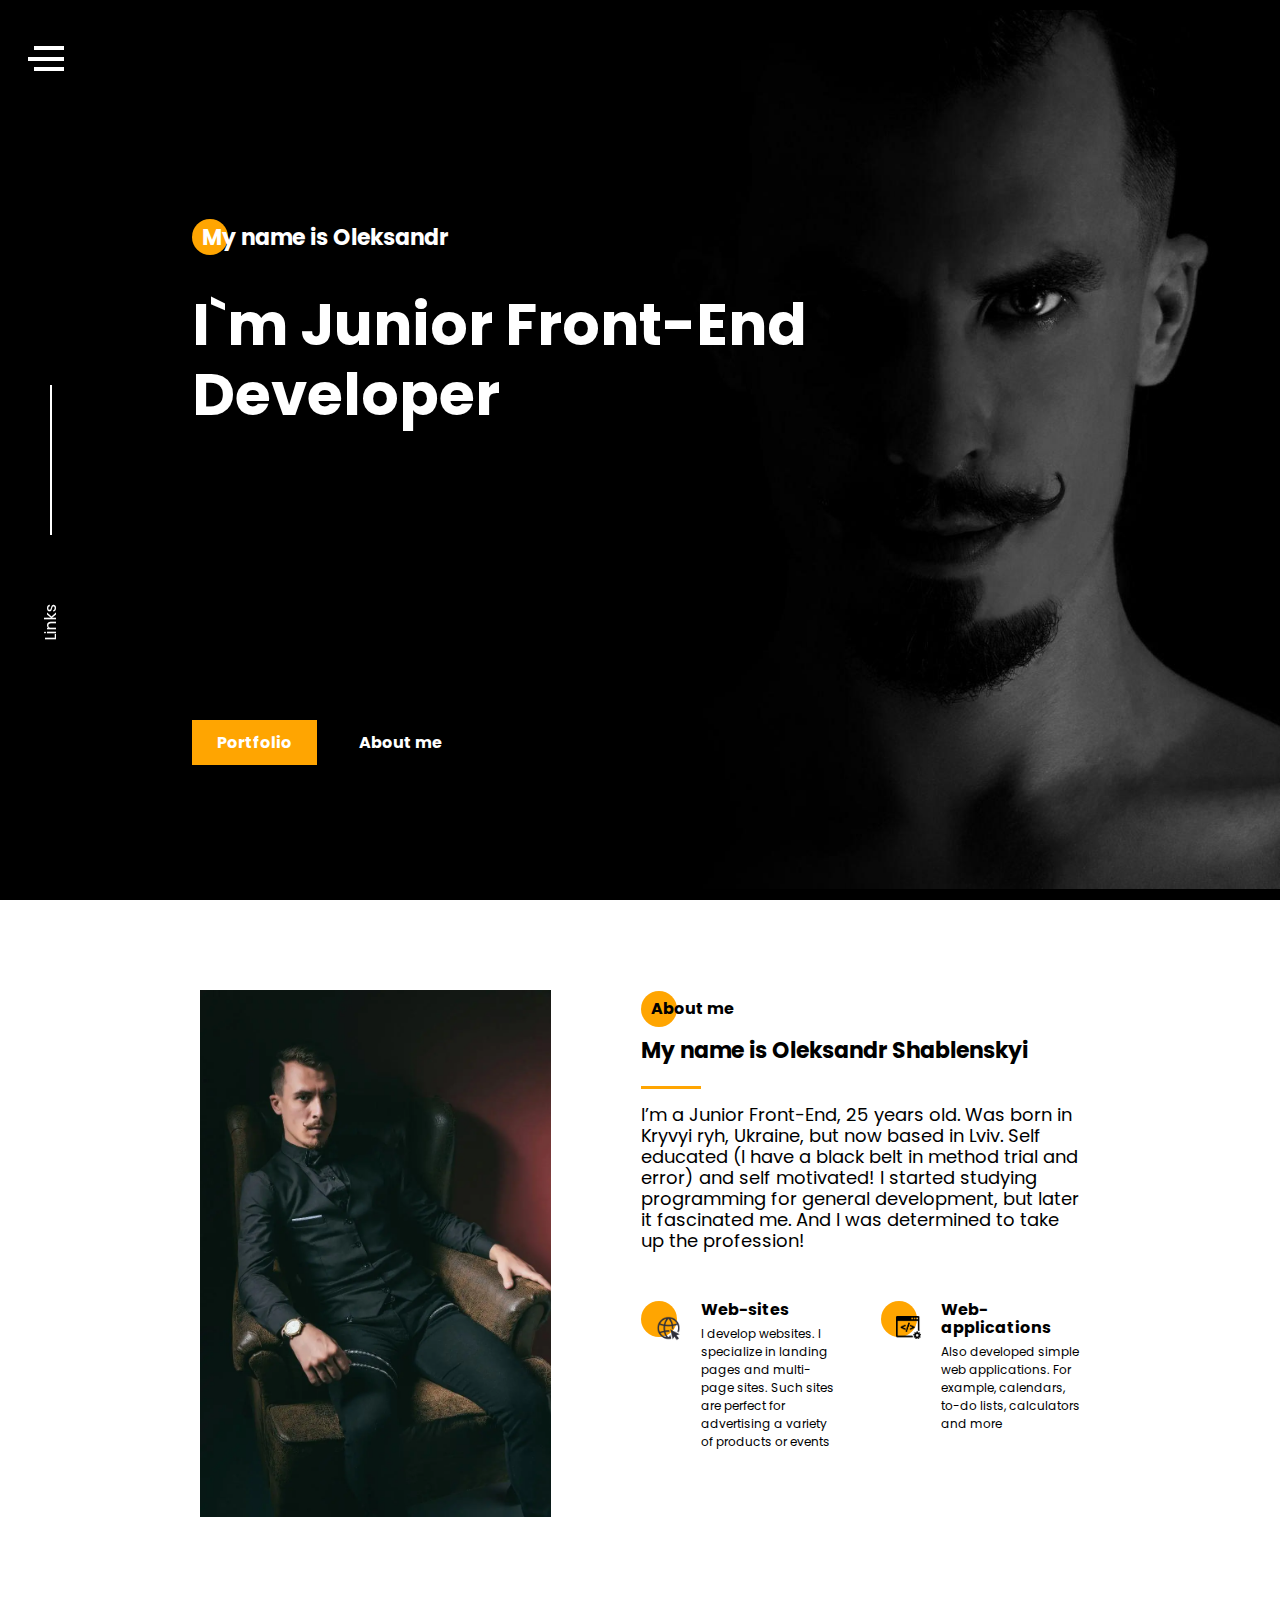
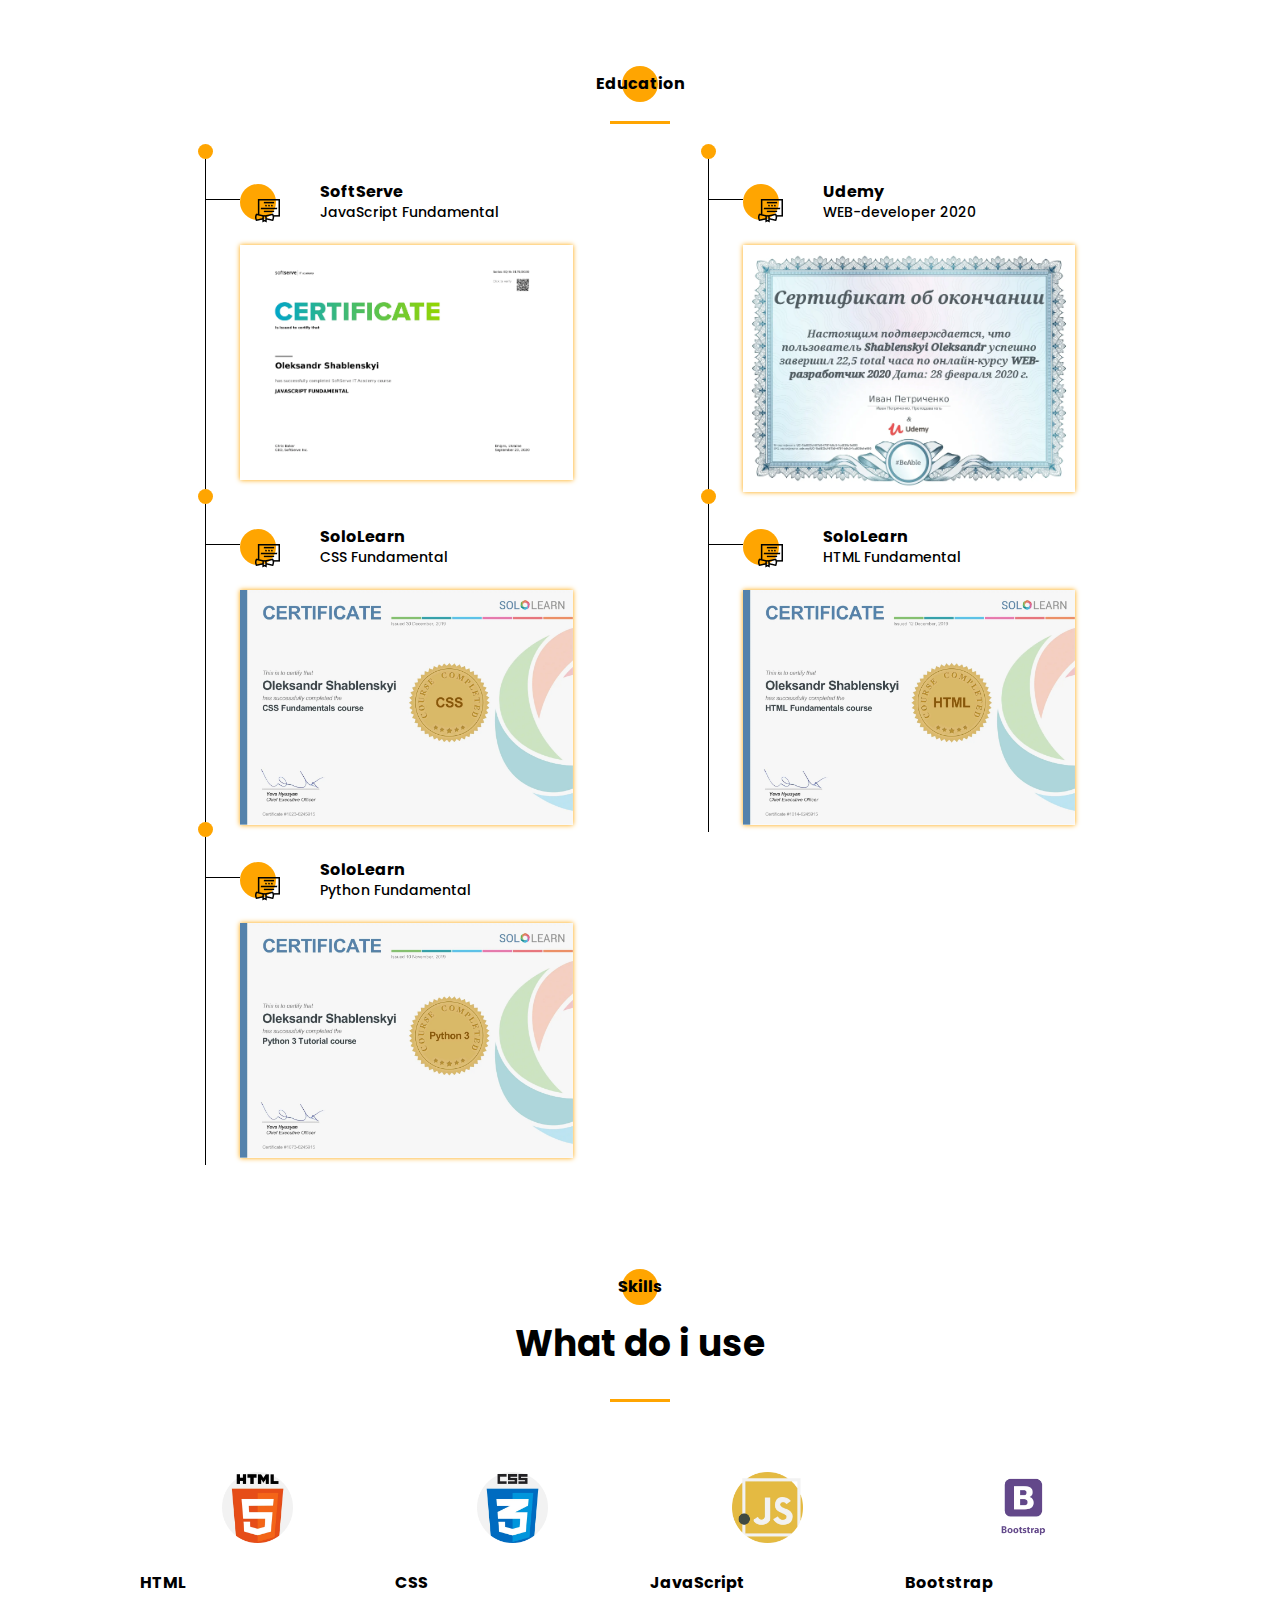
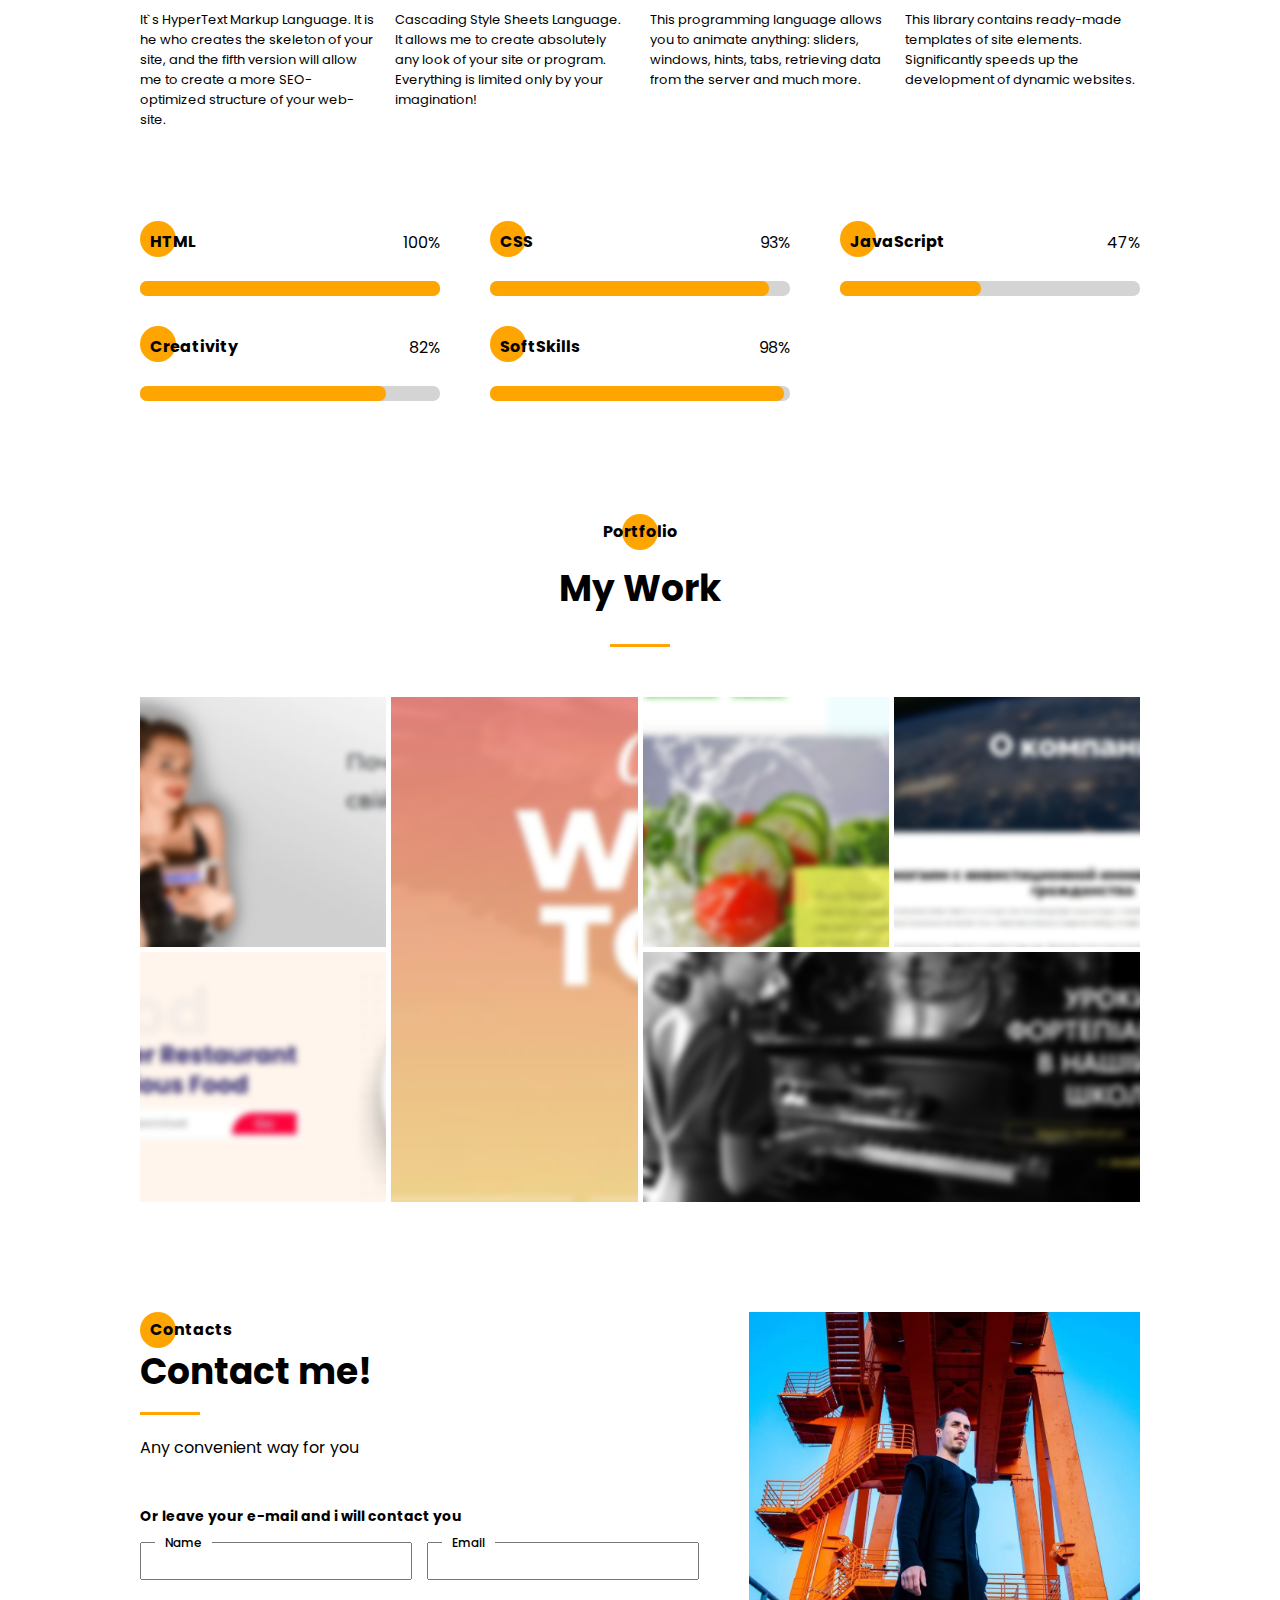
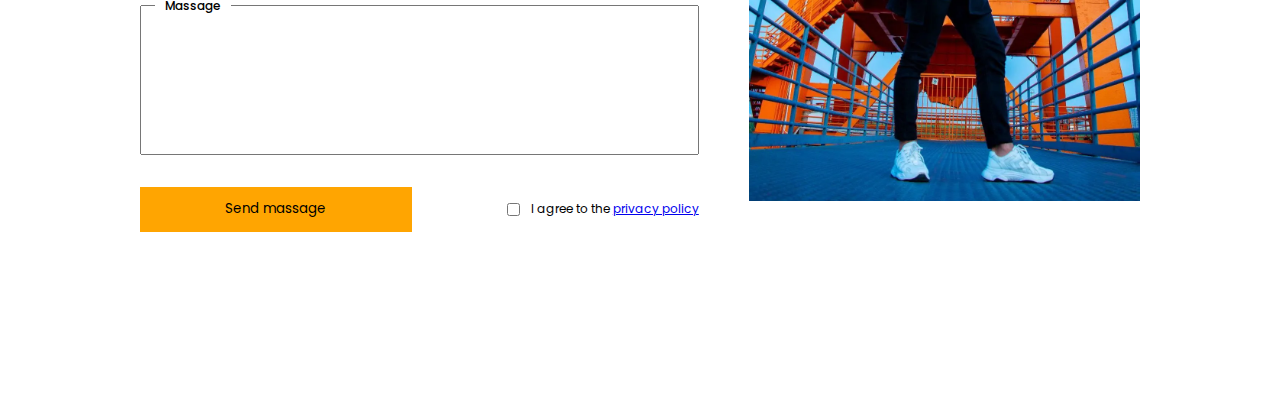
==== commit a8262cf0: "apd" ====
--- a/index.html
+++ b/index.html
@@ -422,30 +422,30 @@
                         </a>                     </div> -                    <div class="contacts__descr-text">Or leave your e-mail and i will contact you</div>--                    <form action="post" class="contacts__descr-form">+                    <div class="contacts__text">Or leave your e-mail and i will contact you</div>++                    <form action="mailer/smart.php" method="POST" class="contacts__form">                         <div class="name">-                            <input required name="name" id="name" type="text">+                            <input data-validate-field="name" maxlength="12" name="name" id="name" type="text">                             <label for="name">Name</label>                         </div>                         <div class="email">-                            <input required name="email" id="email" type="email">+                            <input data-validate-field="email" name="email" id="email" type="email">                             <label for="email">Email</label>                         </div>                         <div class="textarea">                             <textarea id="textatea" name="text"></textarea>                             <label for="taxtarea">Massage</label>                         </div>++                        <button type="submit" class="contacts__triggers-btn btn">Send massage</button>+                        <div class="contacts__triggers-policy">+                            <input data-validate-field="checkbox" type="checkbox" name="" id="">+                            <span>I agree to the <a target="_blanck" href="policy.html">privacy policy</a></span>+                        </div>                     </form> -                    <div class="contacts__triggers">-                        <button class="contacts__triggers-btn btn">Send massage</button>-                        <div class="contacts__triggers-policy">-                            <input required type="checkbox" name="" id="">-                            <span>I agree to the <a target="_blanck" href="policy.html">privacy policy</a></span>-                        </div>-                    </div>+                 </div>                  <div class="contacts__img">@@ -455,6 +455,7 @@
         </div>     </section> +    <script src="js/just-validate.min.js"></script>     <script src="js/script.min.js"></script> </body> </htm>--- a/css/style.min.css
+++ b/css/style.min.css
@@ -1 +1 @@
-*{font-family:Poppins,sans-serif;-webkit-box-sizing:border-box;box-sizing:border-box;margin:0;padding:0}html{overflow-x:hidden}::-webkit-scrollbar{width:10px}::-webkit-scrollbar-track{background:#f1f1f1}::-webkit-scrollbar-thumb{background:#888;border-radius:5px}::-webkit-scrollbar-thumb:hover{background:#ffa501}.container{width:1140px;margin:0 auto}.divider{width:60px;height:3px;background-color:#ffa501;margin:25px auto 0}.title{position:relative;z-index:2;padding:0 0 0 10px;font-size:16px;font-style:normal;font-weight:700;line-height:24px}.title::before{content:'';position:absolute;top:-25%;left:0;display:block;width:36px;height:36px;border-radius:100%;background-color:#ffa501;z-index:-1}.title_center{text-align:center;padding:0}.title_center::before{top:-6px;left:50%;-webkit-transform:translate(-50%);-ms-transform:translate(-50%);transform:translate(-50%)}.title__policy{margin:20px 0 15px;padding:0 0 0 15px}.subtitle{font-weight:700;font-size:36px;line-height:60px}.subtitle_center{margin:15px 0 0;text-align:center}.btn{background-color:#ffa501;height:45px;display:-webkit-box;display:-ms-flexbox;display:flex;-webkit-box-pack:center;-ms-flex-pack:center;justify-content:center;-webkit-box-align:center;-ms-flex-align:center;align-items:center;padding:12px 25px;border:none;cursor:pointer}.btn:hover{-webkit-box-shadow:0 0 15px #ffa501;box-shadow:0 0 15px #ffa501}.main{position:relative;height:100vh;width:100vw;background:url(../img/main-bg.jpg) no-repeat right 50%/55%,#000;color:#fff;margin:0 0 50px}.main__text{position:absolute;top:25%;left:15%;width:700px}.main__title{font-size:22px;line-height:25px}.main__subtitle{font-size:58px;line-height:70px;padding:40px 0}.main__link{color:#fff;text-decoration:none}.main__link:hover{-webkit-transform:scale(1.3);-ms-transform:scale(1.3);transform:scale(1.3);text-shadow:0 0 15px #ffa501}.main__btns{position:absolute;bottom:15%;left:15%;display:-webkit-box;display:-ms-flexbox;display:flex;-webkit-box-pack:justify;-ms-flex-pack:justify;justify-content:space-between;-webkit-box-align:center;-ms-flex-align:center;align-items:center;width:250px;font-weight:700}.sidepanel{position:fixed;top:24%;left:3%;display:-webkit-box;display:-ms-flexbox;display:flex;-webkit-box-orient:vertical;-webkit-box-direction:normal;-ms-flex-direction:column;flex-direction:column;-webkit-box-pack:justify;-ms-flex-pack:justify;justify-content:space-between;height:420px;-webkit-box-align:center;-ms-flex-align:center;align-items:center;color:#fff;z-index:3}.sidepanel__divider{width:2px;height:150px;background-color:#fff}.sidepanel__text{height:45px;width:25px}.sidepanel__text span{display:block;-webkit-transform:rotate(-90deg) translatex(-25px);-ms-transform:rotate(-90deg) translatex(-25px);transform:rotate(-90deg) translatex(-25px)}.sidepanel__link{color:#fff;font-size:22px}.sidepanel__link:hover{-webkit-transform:scale(1.5);-ms-transform:scale(1.5);transform:scale(1.5);color:#ffa501;text-shadow:0 0 25px #ffa501}.sidepanel .blackColor{color:#000}.sidepanel .blackColor:hover{color:#ffa501;text-shadow:0 0 25px #ffa501}.sidepanel .blackBG{background-color:#000}.hamburger{position:fixed;left:1%;top:4%;height:45px;z-index:10}.hamburger__wrapper{display:-webkit-box;display:-ms-flexbox;display:flex;-webkit-box-orient:vertical;-webkit-box-direction:normal;-ms-flex-direction:column;flex-direction:column;-webkit-box-pack:justify;-ms-flex-pack:justify;justify-content:space-between;-webkit-box-align:end;-ms-flex-align:end;align-items:flex-end;cursor:pointer;height:100%;padding:10px 15px}.hamburger span{display:block;width:30px;height:4px;background-color:#fff}.hamburger:hover span{width:40px}.hamburger:hover .long{background-color:#ffa501}.hamburger .black{background-color:#000}.hamburger .long{width:36px}.menu{position:fixed;top:0;left:-100%;width:100vw;height:100vh;z-index:10;visibility:hidden;opacity:0;-webkit-transition:all .6s;-o-transition:all .6s;transition:all .6s;z-index:11}.menu_active{left:0;visibility:visible;opacity:1}.menu__block{position:relative;top:0;height:100%;width:345px;background-color:#ffa501;padding:140px 0 0 40px;-webkit-transition:all .6s;-o-transition:all .6s;transition:all .6s;z-index:10}.menu .close{position:absolute;top:15px;right:25px;cursor:pointer;font-size:25px}.menu__list{list-style-type:none;padding:0 0 0 35px}.menu__link{position:relative;font-size:24px;font-weight:700;line-height:36px;margin:0 0 25px}.menu__link::before{content:'';position:absolute;left:-35px;top:30%;height:10px;width:10px;border-radius:100%;border:1px solid #000;-webkit-transition:all .7s;-o-transition:all .7s;transition:all .7s}.menu__link:hover::before{background-color:#000}.menu__link a{text-transform:uppercase;text-decoration:none;color:#000}.menu__social{position:absolute;bottom:50px;left:50%;-webkit-transform:translateX(-50%);-ms-transform:translateX(-50%);transform:translateX(-50%);display:-webkit-box;display:-ms-flexbox;display:flex;-ms-flex-pack:distribute;justify-content:space-around;-webkit-box-align:center;-ms-flex-align:center;align-items:center;width:100%}.menu__social a{color:#000}.menu__social a i{font-size:40px}.menu__overlay{position:fixed;top:0;left:0;width:100%;height:100%;background-color:#fff;opacity:.5;z-index:8}.about{padding:40px 0 80px}.about__wrapper{display:grid;grid-template-columns:.8fr 1fr;grid-template-rows:.6fr 1fr;grid-auto-rows:1fr;-webkit-column-gap:90px;-moz-column-gap:90px;column-gap:90px;row-gap:50px;padding:0 60px}.about__subtitle{font-size:25px}.about__photo{grid-row:1/3}.about__photo img{width:100%}.about__descr{padding:7px 0 0}.about__descr .divider{margin:5px 0 15px}.about__text{font-size:18px;line-height:21px}.about__skills{display:grid;grid-template-columns:repeat(2,1fr);grid-template-rows:minmax(50px,auto);grid-auto-rows:1fr;-webkit-column-gap:40px;-moz-column-gap:40px;column-gap:40px;row-gap:20px}.about__skills-box{display:grid;grid-template-columns:40px 1fr;-webkit-column-gap:20px;-moz-column-gap:20px;column-gap:20px;font-size:12px;line-height:18px}.about__skills-circle{position:relative;padding:15px 0 0 15px}.about__skills-circle::before{content:'';position:absolute;top:-25%;left:0;display:block;width:36px;height:36px;border-radius:100%;background-color:#ffa501;z-index:-1}.about__skills-circle::before{top:0}.about__skills-circle img{width:100%}.about__skills-title{font-weight:700;font-size:16px;margin:0 0 6px}.education{padding:30px 0 80px}.education__wrapper{display:grid;grid-template-columns:repeat(2,1fr);-webkit-column-gap:135px;-moz-column-gap:135px;column-gap:135px;row-gap:30px;padding:60px 65px 0}.education__circle::after{content:'';width:15px;height:15px;border-radius:100%;background-color:#ffa501;position:absolute;top:-40px;left:-7px}.education__box{position:relative;padding:0 0 0 35px}.education__box::before{content:'';width:.5px;height:calc(100% + 30px);position:absolute;left:0;top:-30px;background-color:#000}.education__box::after{content:'';height:1px;width:35px;background-color:#000;position:absolute;left:0;top:15px}.education__box-title{position:relative;padding:0 0 0 80px}.education__box-title h4{margin:0;line-height:16px;font-size:16px}.education__box-title h5{margin:0;line-height:25px;font-size:14px;font-weight:500}.education__box-icon::before{content:'';position:absolute;top:-25%;left:0;display:block;width:36px;height:36px;border-radius:100%;background-color:#ffa501;z-index:-1}.education__box-icon::before{top:0}.education__box-icon img{position:absolute;left:15px;top:15px}.education__box-body{padding:20px 0 0}.education__box-body img{position:relative;width:100%;-webkit-box-shadow:0 0 5px #ffa501;box-shadow:0 0 5px #ffa501}.skills{padding:30px 0 80px}.skills__wrapper{display:grid;grid-template-columns:repeat(4,1fr);gap:20px;padding:70px 0 0}.skills__box-img{width:30%;margin:0 auto}.skills__box-img img{width:100%}.skills__box-title{margin:20px 0 15px;font-weight:700}.skills__box-descr{font-size:13px;line-height:20px}.skills__percent{margin:100px 0 0;display:grid;grid-template-columns:repeat(3,1fr);grid-auto-rows:1fr;-webkit-column-gap:50px;-moz-column-gap:50px;column-gap:50px;row-gap:30px}.skills__percent-box{display:grid;grid-template-columns:repeat(2,1fr);height:75px}.skills__percent-box .title{grid-column:1}.skills__percent-box .title::before{top:-20%}.skills__percent-box-value{grid-column:2;justify-self:end}.skills__percent-progress{grid-column:1/3;grid-row:2/3;align-self:center;height:15px;border-radius:7px;background-color:#d4d4d4}.skills__percent-progress-value{background-color:#ffa501;border-radius:7px;height:100%}.portfolio{padding:30px 0 80px}.portfolio__wrapper{padding:50px 0 0;display:grid;grid-template-columns:repeat(4,1fr);grid-template-rows:repeat(2,250px);grid-auto-rows:250px;gap:5px}.portfolio__wrapper a{height:100%;width:100%;overflow:hidden}.portfolio__wrapper a img{-webkit-filter:blur(2.5px);filter:blur(2.5px);height:100%;-webkit-transition:all .4s;-o-transition:all .4s;transition:all .4s;-webkit-transform:scale(1.2) translatex(-50px);-ms-transform:scale(1.2) translatex(-50px);transform:scale(1.2) translatex(-50px)}.portfolio__wrapper a img:hover{-webkit-filter:blur(0);filter:blur(0);-webkit-transform:scale(1) translatex(-95px);-ms-transform:scale(1) translatex(-95px);transform:scale(1) translatex(-95px)}.portfolio__wrapper a:nth-child(3){grid-row:1/3;grid-column:2/3}.portfolio__wrapper a:nth-child(3) img:hover{-webkit-transform:scale(1);-ms-transform:scale(1);transform:scale(1);-webkit-transform:scale(1) translatex(-300px);-ms-transform:scale(1) translatex(-300px);transform:scale(1) translatex(-300px)}.portfolio__wrapper a:last-child{grid-row:2;grid-column:3/5}.portfolio__wrapper a:last-child img{height:auto;width:calc(100% + 5px);-webkit-transform:scale(1.3);-ms-transform:scale(1.3);transform:scale(1.3)}.portfolio__wrapper a:last-child img:hover{-webkit-transform:scale(1);-ms-transform:scale(1);transform:scale(1);-webkit-transform:scale(1) translatex(0);-ms-transform:scale(1) translatex(0);transform:scale(1) translatex(0)}.contacts{padding:30px 0 150px}.contacts .divider{margin:10px 0 20px}.contacts__wrapper{display:grid;grid-template-columns:1fr .7fr;-webkit-column-gap:50px;-moz-column-gap:50px;column-gap:50px}.contacts__descr{padding:6px 0 0}.contacts__descr-text{font-weight:700;font-size:14px;line-height:21px}.contacts__descr-social a i{color:#000;margin:10px 15px 10px 0;font-size:30px}.contacts__descr-form{margin:15px 0 20px;display:grid;grid-template-columns:repeat(2,1fr);-webkit-column-gap:15px;-moz-column-gap:15px;column-gap:15px;row-gap:25px}.contacts__descr-form .email,.contacts__descr-form .name,.contacts__descr-form .textarea{position:relative}.contacts__descr-form label{position:absolute;top:-8px;left:15px;font-weight:500;font-size:12px;line-height:18px;background-color:#fff;padding:0 10px}.contacts__descr-form input{padding:7px 10px;width:100%}.contacts__descr-form .textarea{grid-column:1/3}.contacts__descr-form .textarea textarea{padding:15px;width:100%;height:150px;resize:none}.contacts__triggers{display:grid;grid-template-columns:repeat(2,auto)}.contacts__triggers-btn{padding:10px 15px;border:none;background-color:#ffa501}.contacts__triggers-policy{-ms-flex-item-align:center;align-self:center;justify-self:center;font-size:12px}.contacts__triggers-policy input{margin:0 10px 0 0}.contacts__img{display:grid;justify-items:end}.contacts__img img{width:100%}.policy{padding:10px 0 50px}@media (max-width:1300px){.container{max-width:1000px}.about__subtitle{font-size:22px}}@media (max-width:1200px){.container{max-width:920px;padding:0 0 0 50px}.main__subtitle{font-size:48px}.sidepanel{height:395px}.about__wrapper{-webkit-column-gap:40px;-moz-column-gap:40px;column-gap:40px;row-gap:25px;grid-template-rows:1fr auto}.about__text{font-size:16px}.about__subtitle{font-size:19px}.education__wrapper{-webkit-column-gap:75px;-moz-column-gap:75px;column-gap:75px}.portfolio__wrapper{grid-template-rows:repeat(2,215px)}.contacts__wrapper{grid-template-columns:repeat(2,1fr)}}@media (max-width:992px){.container{max-width:720px;padding:0 0 0 45px}.main{background-size:70%}.main__text{width:400px}.main__title{font-size:16px}.main__subtitle{font-size:32px;line-height:52px;padding:25px 0}.about__wrapper{grid-template-columns:1fr 1fr;padding:0}.about__skills{grid-template-columns:1fr}.about__subtitle{font-size:18px}.education__wrapper{padding:60px 0 0;-webkit-column-gap:50px;-moz-column-gap:50px;column-gap:50px}.portfolio__wrapper{grid-template-columns:repeat(3,1fr);grid-template-rows:repeat(2,190px);grid-auto-rows:190px}.portfolio__wrapper a:nth-child(3){grid-row:1/3;grid-column:3/4}.portfolio__wrapper a:last-child{grid-row:3;grid-column:2/4}.portfolio__wrapper a:nth-child(5){grid-row:2;grid-column:1/3}.portfolio__wrapper a:nth-child(5) img{height:auto;-webkit-transform:scale(1.5);-ms-transform:scale(1.5);transform:scale(1.5);width:100%}.portfolio__wrapper a:nth-child(5) img:hover{-webkit-transform:scale(1);-ms-transform:scale(1);transform:scale(1)}.contacts__wrapper{-webkit-column-gap:20px;-moz-column-gap:20px;column-gap:20px}.contacts__descr-form{margin:15px 0 5px}.contacts__descr-form .textarea textarea{height:70px}.contacts__descr-social a i{font-size:21px}.contacts__triggers{grid-template-columns:.6fr 1fr}.contacts__triggers-btn{padding:10px 0}}@media (max-width:768px){.container{max-width:90vw;padding:0}.main{background-position:100% 50%;background-size:95%}.main .hamburger{display:-webkit-box;display:-ms-flexbox;display:flex;-webkit-box-pack:end;-ms-flex-pack:end;justify-content:flex-end;left:unset;right:1%;top:2%}.main .hamburger_blackBG{width:100%;left:0;top:0;background-color:rgba(0,0,0,.3)}.main .hamburger span{background-color:#fff}.main__text{left:5%;top:4%}.main__title{font-size:22px}.main__subtitle{font-size:32px;line-height:45px}.main__btns{left:5%;bottom:5%}.sidepanel{display:none}.about .container{padding:0}.about__wrapper{grid-template-rows:1fr auto}.about__subtitle{line-height:30px;font-size:19px;margin:15px 0 0}.about__photo{grid-row:unset}.about__photo img{height:100%;-o-object-fit:cover;object-fit:cover}.about__skills{grid-column:1/3;grid-template-columns:repeat(2,.5fr)}.education h5{width:120px}.skills__percent,.skills__wrapper{grid-template-columns:repeat(2,1fr)}.contacts{padding:0 0 70px}.contacts__wrapper{grid-template-columns:1fr}.contacts__descr-form{margin:15px 0 5px}.contacts__descr-form .textarea textarea{height:150px}.contacts__descr-social a i{font-size:30px}.contacts__img{display:none}}@media (max-width:576px){.main{background-size:cover}.main__text{width:280px}.main__title{font-size:18px}.main__subtitle{font-size:25px;line-height:35px}.main__btns{left:50%;-webkit-transform:translateX(-50%);-ms-transform:translateX(-50%);transform:translateX(-50%)}.about__wrapper{grid-template-columns:1fr;grid-template-rows:600px auto auto;-webkit-column-gap:0;-moz-column-gap:0;column-gap:0;grid-auto-rows:auto}.about__descr{grid-column:1}.about__skills{grid-template-columns:1fr;row-gap:30px}.education__wrapper{margin:0 auto;grid-template-columns:1fr}.skills__box{text-align:center;width:80%;margin:0 auto 25px}.skills__percent,.skills__wrapper{grid-template-columns:1fr}.skills__percent{margin:50px auto 0;width:80%}.portfolio__wrapper{grid-template-columns:1fr;grid-template-rows:unset;grid-auto-rows:250px;gap:25px}.portfolio__wrapper a{border:.5px solid #ffa501}.portfolio__wrapper a img{-webkit-filter:blur(0);filter:blur(0);height:100%}.portfolio__wrapper a:nth-child(3){grid-row:unset;grid-column:unset}.portfolio__wrapper a:last-child{grid-row:unset;grid-column:unset}.portfolio__wrapper a:last-child img{height:100%;width:unset}.portfolio__wrapper a:nth-child(5){grid-row:unset;grid-column:unset}.portfolio__wrapper a:nth-child(5) img{height:100%;width:unset}}@media (max-width:370px){.menu__block{width:100vw}.menu__social{bottom:25px}.menu__social i{font-size:15px}.main__text{width:270px}.main__title{font-size:16px}.main__subtitle{font-size:22px}.about__wrapper{grid-template-columns:1fr;grid-template-rows:400px auto auto}.skills__box{width:100%}.contacts__descr-text{width:70%}.contacts__triggers{grid-template-columns:.8fr 1fr;gap:15px}.contacts__triggers-policy{display:grid;grid-template-columns:.2fr 1fr;-webkit-box-align:center;-ms-flex-align:center;align-items:center}}+*{font-family:Poppins,sans-serif;-webkit-box-sizing:border-box;box-sizing:border-box;margin:0;padding:0}html{overflow-x:hidden}::-webkit-scrollbar{width:10px}::-webkit-scrollbar-track{background:#f1f1f1}::-webkit-scrollbar-thumb{background:#888;border-radius:5px}::-webkit-scrollbar-thumb:hover{background:#ffa501}.container{width:1140px;margin:0 auto}.divider{width:60px;height:3px;background-color:#ffa501;margin:25px auto 0}.title{position:relative;z-index:2;padding:0 0 0 10px;font-size:16px;font-style:normal;font-weight:700;line-height:24px}.title::before{content:'';position:absolute;top:-25%;left:0;display:block;width:36px;height:36px;border-radius:100%;background-color:#ffa501;z-index:-1}.title_center{text-align:center;padding:0}.title_center::before{top:-6px;left:50%;-webkit-transform:translate(-50%);-ms-transform:translate(-50%);transform:translate(-50%)}.title__policy{margin:20px 0 15px;padding:0 0 0 15px}.subtitle{font-weight:700;font-size:36px;line-height:60px}.subtitle_center{margin:15px 0 0;text-align:center}.btn{background-color:#ffa501;height:45px;display:-webkit-box;display:-ms-flexbox;display:flex;-webkit-box-pack:center;-ms-flex-pack:center;justify-content:center;-webkit-box-align:center;-ms-flex-align:center;align-items:center;padding:12px 25px;border:none;cursor:pointer}.btn:hover{-webkit-box-shadow:0 0 15px #ffa501;box-shadow:0 0 15px #ffa501}.main{position:relative;height:100vh;width:100vw;background:url(../img/main-bg.jpg) no-repeat right 50%/55%,#000;color:#fff;margin:0 0 50px}.main__text{position:absolute;top:25%;left:15%;width:700px}.main__title{font-size:22px;line-height:25px}.main__subtitle{font-size:58px;line-height:70px;padding:40px 0}.main__link{color:#fff;text-decoration:none}.main__link:hover{-webkit-transform:scale(1.3);-ms-transform:scale(1.3);transform:scale(1.3);text-shadow:0 0 15px #ffa501}.main__btns{position:absolute;bottom:15%;left:15%;display:-webkit-box;display:-ms-flexbox;display:flex;-webkit-box-pack:justify;-ms-flex-pack:justify;justify-content:space-between;-webkit-box-align:center;-ms-flex-align:center;align-items:center;width:250px;font-weight:700}.sidepanel{position:fixed;top:24%;left:3%;display:-webkit-box;display:-ms-flexbox;display:flex;-webkit-box-orient:vertical;-webkit-box-direction:normal;-ms-flex-direction:column;flex-direction:column;-webkit-box-pack:justify;-ms-flex-pack:justify;justify-content:space-between;height:420px;-webkit-box-align:center;-ms-flex-align:center;align-items:center;color:#fff;z-index:3}.sidepanel__divider{width:2px;height:150px;background-color:#fff}.sidepanel__text{height:45px;width:25px}.sidepanel__text span{display:block;-webkit-transform:rotate(-90deg) translatex(-25px);-ms-transform:rotate(-90deg) translatex(-25px);transform:rotate(-90deg) translatex(-25px)}.sidepanel__link{color:#fff;font-size:22px}.sidepanel__link:hover{-webkit-transform:scale(1.5);-ms-transform:scale(1.5);transform:scale(1.5);color:#ffa501;text-shadow:0 0 25px #ffa501}.sidepanel .blackColor{color:#000}.sidepanel .blackColor:hover{color:#ffa501;text-shadow:0 0 25px #ffa501}.sidepanel .blackBG{background-color:#000}.hamburger{position:fixed;left:1%;top:4%;height:45px;z-index:10}.hamburger__wrapper{display:-webkit-box;display:-ms-flexbox;display:flex;-webkit-box-orient:vertical;-webkit-box-direction:normal;-ms-flex-direction:column;flex-direction:column;-webkit-box-pack:justify;-ms-flex-pack:justify;justify-content:space-between;-webkit-box-align:end;-ms-flex-align:end;align-items:flex-end;cursor:pointer;height:100%;padding:10px 15px}.hamburger__wrapper:hover span{width:35px}.hamburger__wrapper:hover .long{background-color:#ffa501}.hamburger span{display:block;width:30px;height:4px;background-color:#fff}.hamburger .black{background-color:#000}.hamburger .long{width:36px}.menu{position:fixed;top:0;left:-100%;width:100vw;height:100vh;z-index:10;visibility:hidden;opacity:0;-webkit-transition:all .6s;-o-transition:all .6s;transition:all .6s;z-index:11}.menu_active{left:0;visibility:visible;opacity:1}.menu__block{position:relative;top:0;height:100%;width:345px;background-color:#ffa501;padding:140px 0 0 40px;-webkit-transition:all .6s;-o-transition:all .6s;transition:all .6s;z-index:10}.menu .close{position:absolute;top:15px;right:25px;cursor:pointer;font-size:25px}.menu__list{list-style-type:none;padding:0 0 0 35px}.menu__link{position:relative;font-size:24px;font-weight:700;line-height:36px;margin:0 0 25px}.menu__link::before{content:'';position:absolute;left:-35px;top:30%;height:10px;width:10px;border-radius:100%;border:1px solid #000;-webkit-transition:all .7s;-o-transition:all .7s;transition:all .7s}.menu__link:hover::before{background-color:#000}.menu__link a{text-transform:uppercase;text-decoration:none;color:#000}.menu__social{position:absolute;bottom:50px;left:50%;-webkit-transform:translateX(-50%);-ms-transform:translateX(-50%);transform:translateX(-50%);display:-webkit-box;display:-ms-flexbox;display:flex;-ms-flex-pack:distribute;justify-content:space-around;-webkit-box-align:center;-ms-flex-align:center;align-items:center;width:100%}.menu__social a{color:#000}.menu__social a i{font-size:40px}.menu__overlay{position:fixed;top:0;left:0;width:100%;height:100%;background-color:#fff;opacity:.5;z-index:8}.about{padding:40px 0 80px}.about__wrapper{display:grid;grid-template-columns:.8fr 1fr;grid-template-rows:.6fr 1fr;grid-auto-rows:1fr;-webkit-column-gap:90px;-moz-column-gap:90px;column-gap:90px;row-gap:50px;padding:0 60px}.about__subtitle{font-size:25px}.about__photo{grid-row:1/3}.about__photo img{width:100%}.about__descr{padding:7px 0 0}.about__descr .divider{margin:5px 0 15px}.about__text{font-size:18px;line-height:21px}.about__skills{display:grid;grid-template-columns:repeat(2,1fr);grid-template-rows:minmax(50px,auto);grid-auto-rows:1fr;-webkit-column-gap:40px;-moz-column-gap:40px;column-gap:40px;row-gap:20px}.about__skills-box{display:grid;grid-template-columns:40px 1fr;-webkit-column-gap:20px;-moz-column-gap:20px;column-gap:20px;font-size:12px;line-height:18px}.about__skills-circle{position:relative;padding:15px 0 0 15px}.about__skills-circle::before{content:'';position:absolute;top:-25%;left:0;display:block;width:36px;height:36px;border-radius:100%;background-color:#ffa501;z-index:-1}.about__skills-circle::before{top:0}.about__skills-circle img{width:100%}.about__skills-title{font-weight:700;font-size:16px;margin:0 0 6px}.education{padding:30px 0 80px}.education__wrapper{display:grid;grid-template-columns:repeat(2,1fr);-webkit-column-gap:135px;-moz-column-gap:135px;column-gap:135px;row-gap:30px;padding:60px 65px 0}.education__circle::after{content:'';width:15px;height:15px;border-radius:100%;background-color:#ffa501;position:absolute;top:-40px;left:-7px}.education__box{position:relative;padding:0 0 0 35px}.education__box::before{content:'';width:.5px;height:calc(100% + 30px);position:absolute;left:0;top:-30px;background-color:#000}.education__box::after{content:'';height:1px;width:35px;background-color:#000;position:absolute;left:0;top:15px}.education__box-title{position:relative;padding:0 0 0 80px}.education__box-title h4{margin:0;line-height:16px;font-size:16px}.education__box-title h5{margin:0;line-height:25px;font-size:14px;font-weight:500}.education__box-icon::before{content:'';position:absolute;top:-25%;left:0;display:block;width:36px;height:36px;border-radius:100%;background-color:#ffa501;z-index:-1}.education__box-icon::before{top:0}.education__box-icon img{position:absolute;left:15px;top:15px}.education__box-body{padding:20px 0 0}.education__box-body img{position:relative;width:100%;-webkit-box-shadow:0 0 5px #ffa501;box-shadow:0 0 5px #ffa501}.skills{padding:30px 0 80px}.skills__wrapper{display:grid;grid-template-columns:repeat(4,1fr);gap:20px;padding:70px 0 0}.skills__box-img{width:30%;margin:0 auto}.skills__box-img img{width:100%}.skills__box-title{margin:20px 0 15px;font-weight:700}.skills__box-descr{font-size:13px;line-height:20px}.skills__percent{margin:100px 0 0;display:grid;grid-template-columns:repeat(3,1fr);grid-auto-rows:1fr;-webkit-column-gap:50px;-moz-column-gap:50px;column-gap:50px;row-gap:30px}.skills__percent-box{display:grid;grid-template-columns:repeat(2,1fr);height:75px}.skills__percent-box .title{grid-column:1}.skills__percent-box .title::before{top:-20%}.skills__percent-box-value{grid-column:2;justify-self:end}.skills__percent-progress{grid-column:1/3;grid-row:2/3;align-self:center;height:15px;border-radius:7px;background-color:#d4d4d4}.skills__percent-progress-value{background-color:#ffa501;border-radius:7px;height:100%}.portfolio{padding:30px 0 80px}.portfolio__wrapper{padding:50px 0 0;display:grid;grid-template-columns:repeat(4,1fr);grid-template-rows:repeat(2,250px);grid-auto-rows:250px;gap:5px}.portfolio__wrapper a{height:100%;width:100%;overflow:hidden}.portfolio__wrapper a img{-webkit-filter:blur(2.5px);filter:blur(2.5px);height:100%;-webkit-transition:all .4s;-o-transition:all .4s;transition:all .4s;-webkit-transform:scale(1.3) translatex(-50px);-ms-transform:scale(1.3) translatex(-50px);transform:scale(1.3) translatex(-50px)}.portfolio__wrapper a img:hover{-webkit-filter:blur(0);filter:blur(0);-webkit-transform:scale(1) translatex(-95px);-ms-transform:scale(1) translatex(-95px);transform:scale(1) translatex(-95px)}.portfolio__wrapper a:nth-child(3){grid-row:1/3;grid-column:2/3}.portfolio__wrapper a:last-child{grid-row:2;grid-column:3/5}.portfolio__wrapper a:last-child img{height:auto;width:100%;-webkit-transform:scale(1.5);-ms-transform:scale(1.5);transform:scale(1.5)}.portfolio__wrapper a:last-child img:hover{-webkit-transform:scale(1);-ms-transform:scale(1);transform:scale(1)}.contacts{padding:30px 0 150px}.contacts .divider{margin:10px 0 20px}.contacts__wrapper{display:grid;grid-template-columns:1fr .7fr;-webkit-column-gap:50px;-moz-column-gap:50px;column-gap:50px}.contacts__descr{padding:6px 0 0}.contacts__descr-social a i{color:#000;margin:10px 15px 10px 0;font-size:30px}.contacts__text{font-weight:700;font-size:14px;line-height:21px}.contacts__form{margin:15px 0 20px;display:grid;grid-template-columns:repeat(2,1fr);-webkit-column-gap:15px;-moz-column-gap:15px;column-gap:15px;row-gap:25px}.contacts__form .email,.contacts__form .name,.contacts__form .textarea{position:relative}.contacts__form label{position:absolute;top:-8px;left:15px;font-weight:500;font-size:12px;line-height:18px;background-color:#fff;padding:0 10px}.contacts__form input{padding:7px 10px;width:100%}.contacts__form .textarea{grid-column:1/3}.contacts__form .textarea textarea{padding:15px;width:100%;height:150px;resize:none}.contacts__form .js-validate-error-label{font-size:12px;position:absolute;bottom:-20px;width:100%;text-align:center}.contacts__triggers-btn{padding:10px 15px;border:none;background-color:#ffa501}.contacts__triggers-policy{position:relative;display:-webkit-box;display:-ms-flexbox;display:flex;-webkit-box-pack:end;-ms-flex-pack:end;justify-content:flex-end;-webkit-box-align:center;-ms-flex-align:center;align-items:center;font-size:12px}.contacts__triggers-policy input{width:15px;margin:0 10px 0 0;cursor:pointer}.contacts__img{display:grid;justify-items:end}.contacts__img img{width:100%}.policy{padding:10px 0 50px}@media (max-width:1300px){.container{max-width:1000px}.about__subtitle{font-size:22px}}@media (max-width:1200px){.container{max-width:920px;padding:0 0 0 50px}.main__subtitle{font-size:48px}.sidepanel{height:395px}.about__wrapper{-webkit-column-gap:40px;-moz-column-gap:40px;column-gap:40px;row-gap:25px;grid-template-rows:1fr auto}.about__text{font-size:16px}.about__subtitle{font-size:19px}.education__wrapper{-webkit-column-gap:75px;-moz-column-gap:75px;column-gap:75px}.portfolio__wrapper{grid-template-rows:repeat(2,215px)}.contacts__wrapper{grid-template-columns:repeat(2,1fr)}}@media (max-width:992px){.container{max-width:720px;padding:0 0 0 45px}.main{background-size:70%}.main__text{width:400px}.main__title{font-size:16px}.main__subtitle{font-size:32px;line-height:52px;padding:25px 0}.about__wrapper{grid-template-columns:1fr 1fr;padding:0}.about__skills{grid-template-columns:1fr}.about__subtitle{font-size:18px}.education__wrapper{padding:60px 0 0;-webkit-column-gap:50px;-moz-column-gap:50px;column-gap:50px}.portfolio__wrapper{grid-template-columns:repeat(3,1fr);grid-template-rows:repeat(2,190px);grid-auto-rows:190px}.portfolio__wrapper a:nth-child(3){grid-row:1/3;grid-column:3/4}.portfolio__wrapper a:last-child{grid-row:3;grid-column:2/4}.portfolio__wrapper a:nth-child(5){grid-row:2;grid-column:1/3}.portfolio__wrapper a:nth-child(5) img{height:auto;-webkit-transform:scale(1.5);-ms-transform:scale(1.5);transform:scale(1.5);width:100%}.portfolio__wrapper a:nth-child(5) img:hover{-webkit-transform:scale(1);-ms-transform:scale(1);transform:scale(1)}.contacts__wrapper{-webkit-column-gap:20px;-moz-column-gap:20px;column-gap:20px}.contacts__descr-form{margin:15px 0 5px}.contacts__descr-form .textarea textarea{height:70px}.contacts__descr-social a i{font-size:21px}.contacts__triggers{grid-template-columns:.6fr 1fr}.contacts__triggers-btn{padding:10px 0}}@media (max-width:768px){.container{max-width:90vw;padding:0}.main{background-position:100% 50%;background-size:95%}.main .hamburger{display:-webkit-box;display:-ms-flexbox;display:flex;-webkit-box-pack:end;-ms-flex-pack:end;justify-content:flex-end;left:unset;right:1%;top:2%}.main .hamburger_blackBG{width:100%;left:0;top:0;background-color:rgba(0,0,0,.3)}.main .hamburger span{background-color:#fff}.main__text{left:5%;top:4%}.main__title{font-size:22px}.main__subtitle{font-size:32px;line-height:45px}.main__btns{left:5%;bottom:5%}.sidepanel{display:none}.about .container{padding:0}.about__wrapper{grid-template-rows:1fr auto}.about__subtitle{line-height:30px;font-size:19px;margin:15px 0 0}.about__photo{grid-row:unset}.about__photo img{height:100%;-o-object-fit:cover;object-fit:cover}.about__skills{grid-column:1/3;grid-template-columns:repeat(2,.5fr)}.education h5{width:120px}.skills__percent,.skills__wrapper{grid-template-columns:repeat(2,1fr)}.portfolio__wrapper a img{-webkit-filter:blur(0);filter:blur(0);height:100%;-webkit-transform:scale(1.1);-ms-transform:scale(1.1);transform:scale(1.1)}.portfolio__wrapper a img:hover{-webkit-transform:scale(1.1) translatex(0);-ms-transform:scale(1.1) translatex(0);transform:scale(1.1) translatex(0)}.portfolio__wrapper a:nth-child(5) img{width:100%;-webkit-transform:scale(1.1);-ms-transform:scale(1.1);transform:scale(1.1)}.portfolio__wrapper a:nth-child(5) img:hover{-webkit-transform:scale(1.1);-ms-transform:scale(1.1);transform:scale(1.1)}.portfolio__wrapper a:last-child img{width:100%;-webkit-transform:scale(1.1);-ms-transform:scale(1.1);transform:scale(1.1)}.contacts{padding:0 0 70px}.contacts__wrapper{grid-template-columns:1fr}.contacts__descr-form{margin:15px 0 5px}.contacts__descr-form .textarea textarea{height:150px}.contacts__descr-social a i{font-size:30px}.contacts__img{display:none}}@media (max-width:576px){.main{background-size:cover}.main__text{width:280px}.main__title{font-size:18px}.main__subtitle{font-size:25px;line-height:35px}.main__btns{left:50%;-webkit-transform:translateX(-50%);-ms-transform:translateX(-50%);transform:translateX(-50%);bottom:7%}.about__wrapper{grid-template-columns:1fr;grid-template-rows:600px auto auto;-webkit-column-gap:0;-moz-column-gap:0;column-gap:0;grid-auto-rows:auto}.about__descr{grid-column:1}.about__skills{grid-template-columns:1fr;row-gap:30px}.education__wrapper{margin:0 auto;grid-template-columns:1fr}.skills__box{text-align:center;width:80%;margin:0 auto 25px}.skills__percent,.skills__wrapper{grid-template-columns:1fr}.skills__percent{margin:50px auto 0;width:80%}.portfolio__wrapper{grid-template-columns:1fr;grid-template-rows:unset;grid-auto-rows:250px;gap:25px}.portfolio__wrapper a{border:.5px solid #ffa501}.portfolio__wrapper a:nth-child(3){grid-row:unset;grid-column:unset}.portfolio__wrapper a:nth-child(5){grid-row:unset;grid-column:unset}.portfolio__wrapper a:nth-child(5) img{width:unset}.portfolio__wrapper a:last-child{grid-row:unset;grid-column:unset}.portfolio__wrapper a:last-child img{height:100%}}@media (max-width:370px){.menu__block{width:100vw}.menu__social{bottom:25px}.menu__social i{font-size:15px}.main__text{width:270px}.main__title{font-size:16px}.main__subtitle{font-size:22px}.about__wrapper{grid-template-columns:1fr;grid-template-rows:400px auto auto}.skills__box{width:100%}.contacts__descr-text{width:70%}.contacts__triggers{grid-template-columns:.8fr 1fr;gap:15px}.contacts__triggers-policy{display:grid;grid-template-columns:.2fr 1fr;-webkit-box-align:center;-ms-flex-align:center;align-items:center}}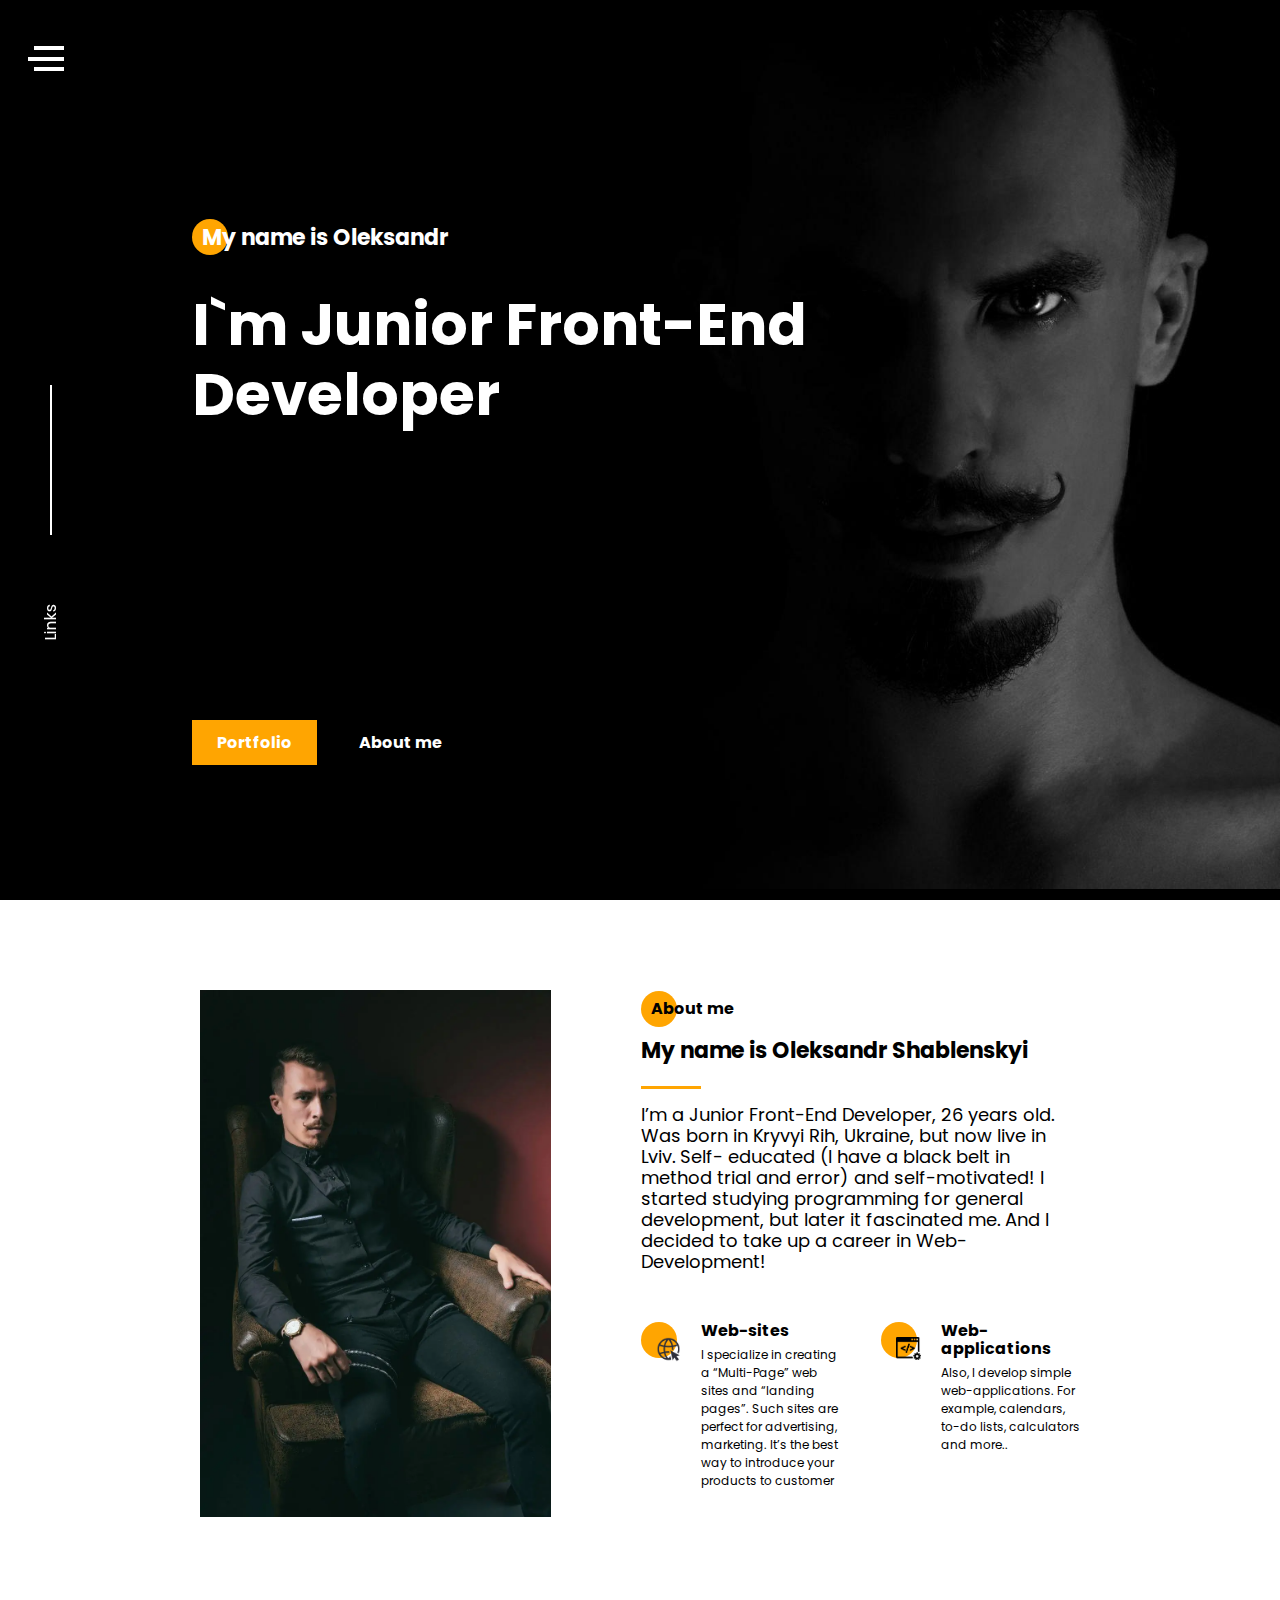
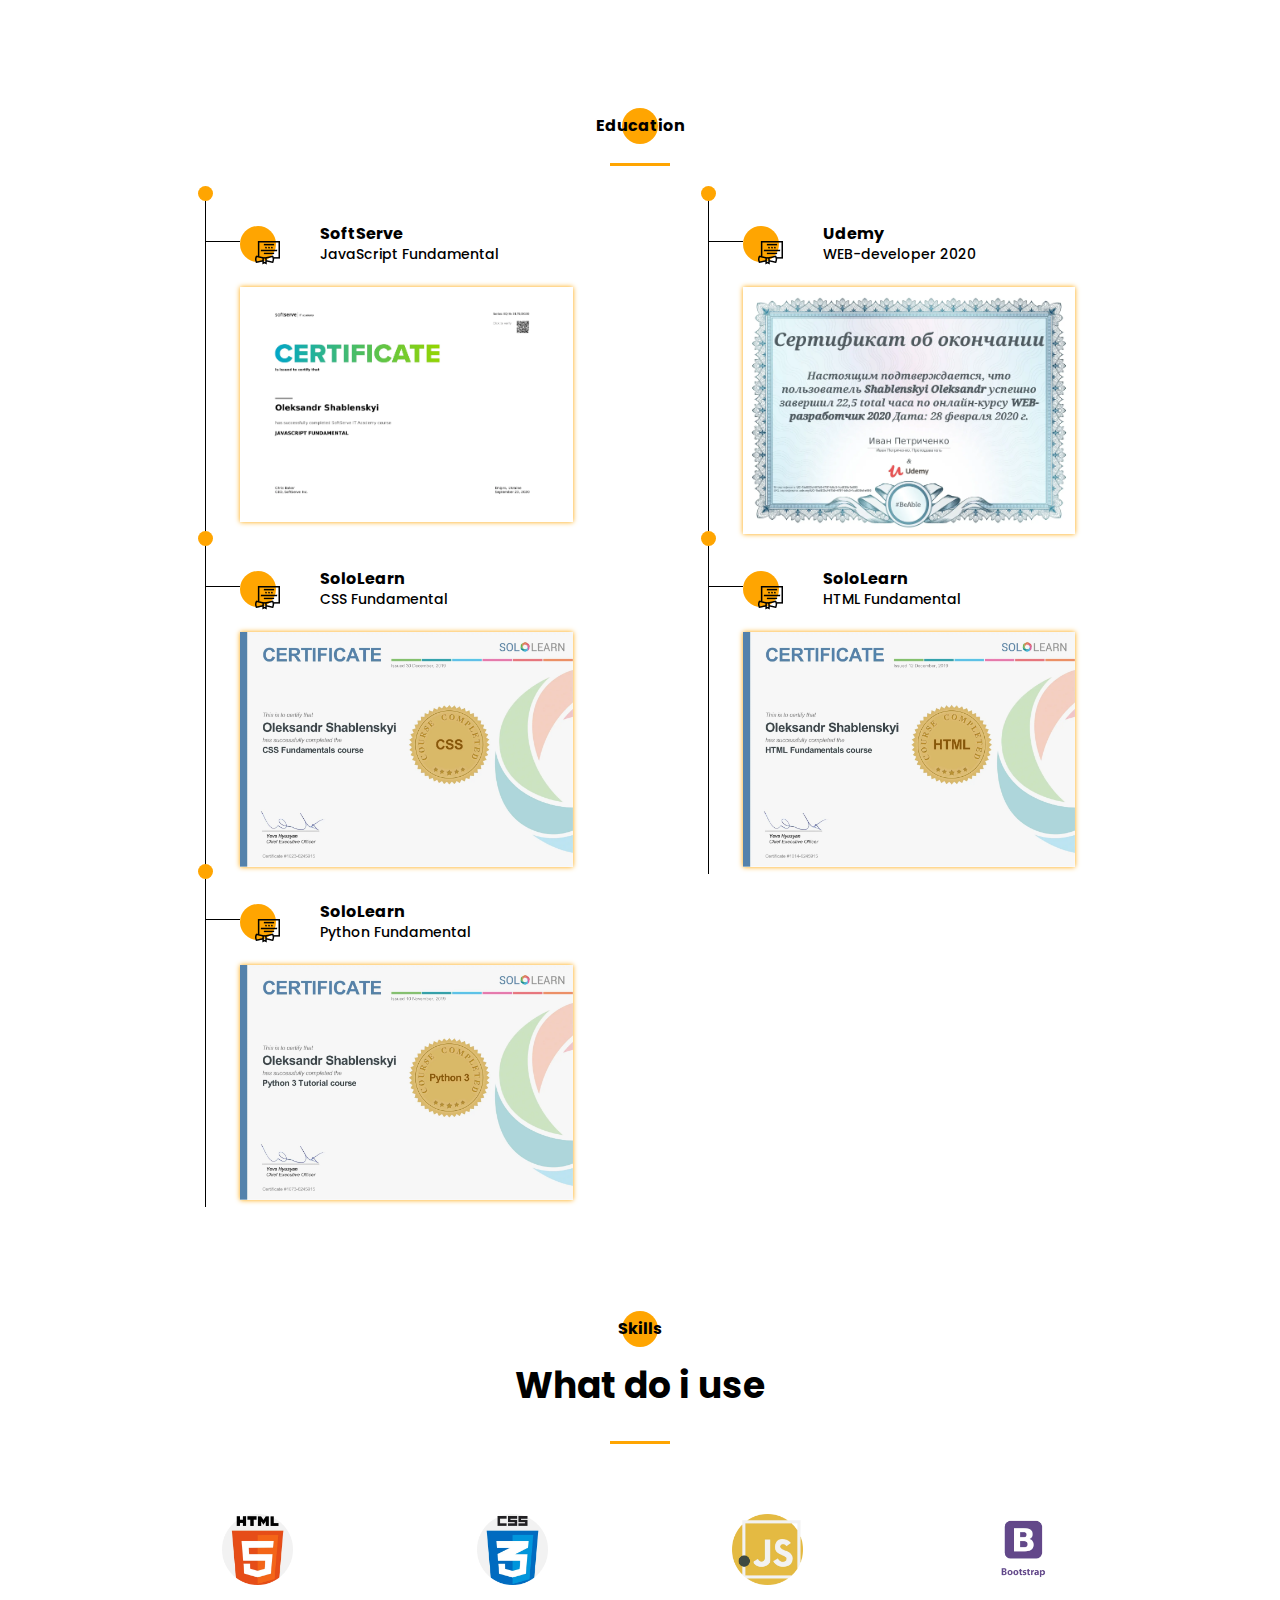
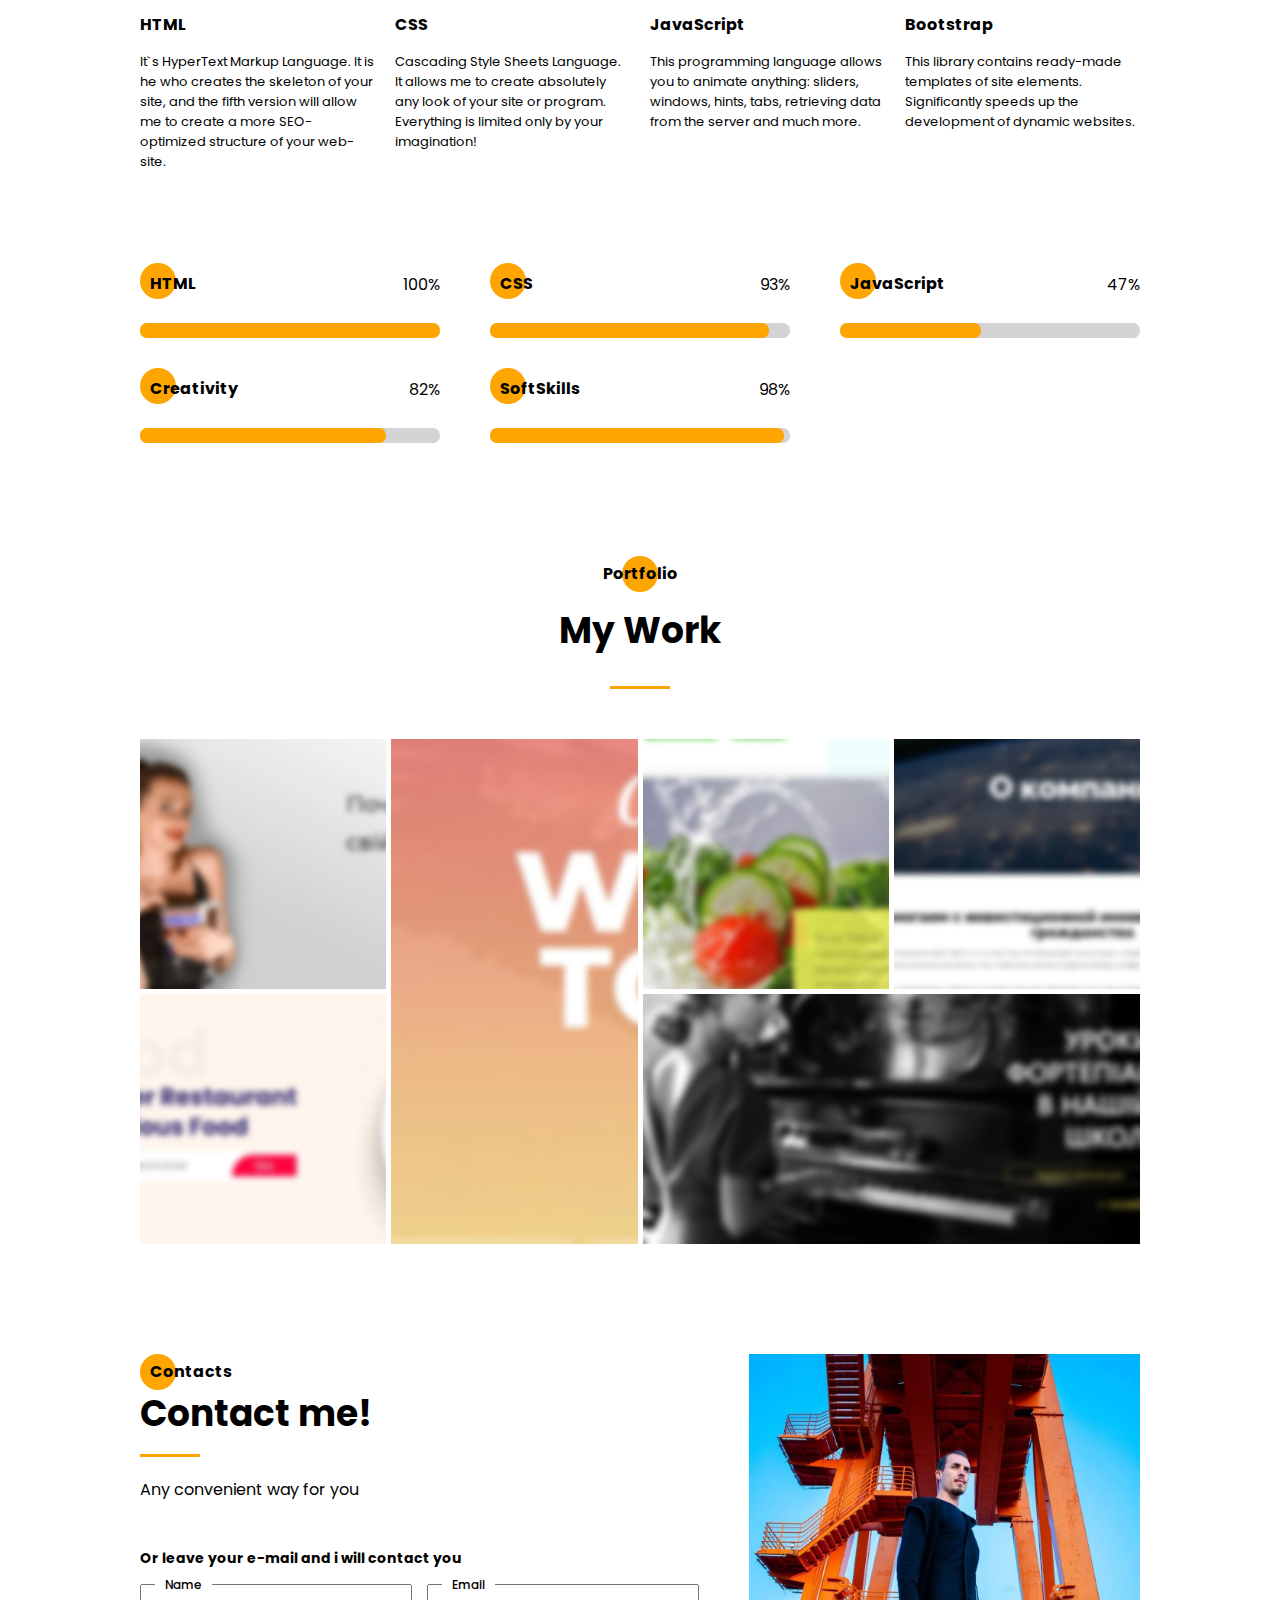
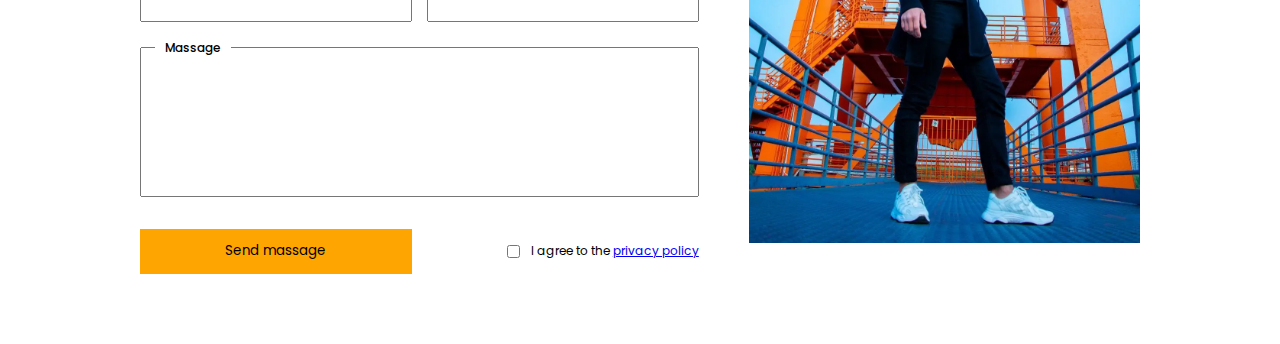
==== commit 1a9322aa: "added mailer" ====
--- a/index.html
+++ b/index.html
@@ -49,7 +49,7 @@
             </nav>              <div class="menu__social">-                <a href="https://www.instagram.com/_sashko_ua_/" target="_blanck">+                <a href="https://www.instagram.com/_sashko_sh_/" target="_blanck">                     <i class="fab fa-instagram"></i>                 </a> @@ -69,7 +69,7 @@
      <section class="main" id="main">         <aside class="sidepanel">-            <a href="https://www.instagram.com/_sashko_ua_/" target="_blanck" class="sidepanel__link">+            <a href="https://www.instagram.com/_sashko_sh_/" target="_blanck" class="sidepanel__link">                 <i class="fab fa-instagram"></i>             </a> @@ -120,10 +120,10 @@
                     <div class="divider"></div>                      <p class="about__text">-                        I’m a Junior Front-End, 25 years old. Was born in Kryvyi ryh, Ukraine, but now based in Lviv.-                        Self educated (I have a black belt in method trial and error) and self motivated!-                        I started studying programming for general development, but later it fascinated me. And I was-                        determined to take up the profession!+                        I’m a Junior Front-End Developer, 26 years old. Was born in Kryvyi Rih, Ukraine, but now live in+                        Lviv. Self- educated (I have a black belt in method trial and error) and self-motivated! I+                        started studying programming for general development, but later it fascinated me. And I decided+                        to take up a career in Web-Development!                     </p>                 </div> @@ -137,8 +137,9 @@
                                 Web-sites                             </div>                             <div>-                                I develop websites. I specialize in landing pages and multi-page sites.-                                Such sites are perfect for advertising a variety of products or events+                                I specialize in creating a “Multi-Page” web sites and “landing pages”. Such sites are+                                perfect for advertising, marketing. It’s the best way to introduce your products to+                                customer                             </div>                         </div>                     </div>@@ -151,8 +152,8 @@
                                 Web-applications                             </div>                             <div>-                                Also developed simple web applications. For example, calendars, to-do lists, calculators-                                and more+                                Also, I develop simple web-applications. For example, calendars, to-do lists,+                                calculators and more..                             </div>                         </div>                     </div>@@ -409,7 +410,7 @@
                     <div class="divider"></div>                     <div class="contacts__descr-text">Any convenient way for you</div>                     <div class="contacts__descr-social">-                        <a href="https://www.instagram.com/_sashko_ua_/" target="_blanck" class="sidepanel__link">+                        <a href="https://www.instagram.com/_sashko_sh_/" target="_blanck" class="sidepanel__link">                             <i class="fab fa-instagram"></i>                         </a> @@ -424,13 +425,13 @@
                      <div class="contacts__text">Or leave your e-mail and i will contact you</div> -                    <form action="mailer/smart.php" method="POST" class="contacts__form">+                    <form action="smart.php" method="POST" class="contacts__form">                         <div class="name">-                            <input data-validate-field="name" maxlength="12" name="name" id="name" type="text">+                            <input data-validate-field="name" maxlength="12" name="name" id="name" type="text" required>                             <label for="name">Name</label>                         </div>                         <div class="email">-                            <input data-validate-field="email" name="email" id="email" type="email">+                            <input data-validate-field="email" name="email" id="email" type="email" required>                             <label for="email">Email</label>                         </div>                         <div class="textarea">@@ -440,7 +441,7 @@
                          <button type="submit" class="contacts__triggers-btn btn">Send massage</button>                         <div class="contacts__triggers-policy">-                            <input data-validate-field="checkbox" type="checkbox" name="" id="">+                            <input data-validate-field="checkbox" type="checkbox" name="" id="" required>                             <span>I agree to the <a target="_blanck" href="policy.html">privacy policy</a></span>                         </div>                     </form>@@ -455,7 +456,17 @@
         </div>     </section> -    <script src="js/just-validate.min.js"></script>-    <script src="js/script.min.js"></script>+    <div class="modal">+        <div class="modal__box">+            <i class="modal__close fas fa-times"></i>+            <div class="modal__text">Message is successfully send! <br> I will contact you soon=)</div>+            <i class="modal__done far fa-check-circle"></i>+        </div>+    </div>++    <script src="https://code.jquery.com/jquery-3.5.1.min.js"+        integrity="sha256-9/aliU8dGd2tb6OSsuzixeV4y/faTqgFtohetphbbj0=" crossorigin="anonymous"></script>++    <script src="js/script.js"></script> </body> </htm>--- a/css/style.min.css
+++ b/css/style.min.css
@@ -1 +1 @@
-*{font-family:Poppins,sans-serif;-webkit-box-sizing:border-box;box-sizing:border-box;margin:0;padding:0}html{overflow-x:hidden}::-webkit-scrollbar{width:10px}::-webkit-scrollbar-track{background:#f1f1f1}::-webkit-scrollbar-thumb{background:#888;border-radius:5px}::-webkit-scrollbar-thumb:hover{background:#ffa501}.container{width:1140px;margin:0 auto}.divider{width:60px;height:3px;background-color:#ffa501;margin:25px auto 0}.title{position:relative;z-index:2;padding:0 0 0 10px;font-size:16px;font-style:normal;font-weight:700;line-height:24px}.title::before{content:'';position:absolute;top:-25%;left:0;display:block;width:36px;height:36px;border-radius:100%;background-color:#ffa501;z-index:-1}.title_center{text-align:center;padding:0}.title_center::before{top:-6px;left:50%;-webkit-transform:translate(-50%);-ms-transform:translate(-50%);transform:translate(-50%)}.title__policy{margin:20px 0 15px;padding:0 0 0 15px}.subtitle{font-weight:700;font-size:36px;line-height:60px}.subtitle_center{margin:15px 0 0;text-align:center}.btn{background-color:#ffa501;height:45px;display:-webkit-box;display:-ms-flexbox;display:flex;-webkit-box-pack:center;-ms-flex-pack:center;justify-content:center;-webkit-box-align:center;-ms-flex-align:center;align-items:center;padding:12px 25px;border:none;cursor:pointer}.btn:hover{-webkit-box-shadow:0 0 15px #ffa501;box-shadow:0 0 15px #ffa501}.main{position:relative;height:100vh;width:100vw;background:url(../img/main-bg.jpg) no-repeat right 50%/55%,#000;color:#fff;margin:0 0 50px}.main__text{position:absolute;top:25%;left:15%;width:700px}.main__title{font-size:22px;line-height:25px}.main__subtitle{font-size:58px;line-height:70px;padding:40px 0}.main__link{color:#fff;text-decoration:none}.main__link:hover{-webkit-transform:scale(1.3);-ms-transform:scale(1.3);transform:scale(1.3);text-shadow:0 0 15px #ffa501}.main__btns{position:absolute;bottom:15%;left:15%;display:-webkit-box;display:-ms-flexbox;display:flex;-webkit-box-pack:justify;-ms-flex-pack:justify;justify-content:space-between;-webkit-box-align:center;-ms-flex-align:center;align-items:center;width:250px;font-weight:700}.sidepanel{position:fixed;top:24%;left:3%;display:-webkit-box;display:-ms-flexbox;display:flex;-webkit-box-orient:vertical;-webkit-box-direction:normal;-ms-flex-direction:column;flex-direction:column;-webkit-box-pack:justify;-ms-flex-pack:justify;justify-content:space-between;height:420px;-webkit-box-align:center;-ms-flex-align:center;align-items:center;color:#fff;z-index:3}.sidepanel__divider{width:2px;height:150px;background-color:#fff}.sidepanel__text{height:45px;width:25px}.sidepanel__text span{display:block;-webkit-transform:rotate(-90deg) translatex(-25px);-ms-transform:rotate(-90deg) translatex(-25px);transform:rotate(-90deg) translatex(-25px)}.sidepanel__link{color:#fff;font-size:22px}.sidepanel__link:hover{-webkit-transform:scale(1.5);-ms-transform:scale(1.5);transform:scale(1.5);color:#ffa501;text-shadow:0 0 25px #ffa501}.sidepanel .blackColor{color:#000}.sidepanel .blackColor:hover{color:#ffa501;text-shadow:0 0 25px #ffa501}.sidepanel .blackBG{background-color:#000}.hamburger{position:fixed;left:1%;top:4%;height:45px;z-index:10}.hamburger__wrapper{display:-webkit-box;display:-ms-flexbox;display:flex;-webkit-box-orient:vertical;-webkit-box-direction:normal;-ms-flex-direction:column;flex-direction:column;-webkit-box-pack:justify;-ms-flex-pack:justify;justify-content:space-between;-webkit-box-align:end;-ms-flex-align:end;align-items:flex-end;cursor:pointer;height:100%;padding:10px 15px}.hamburger__wrapper:hover span{width:35px}.hamburger__wrapper:hover .long{background-color:#ffa501}.hamburger span{display:block;width:30px;height:4px;background-color:#fff}.hamburger .black{background-color:#000}.hamburger .long{width:36px}.menu{position:fixed;top:0;left:-100%;width:100vw;height:100vh;z-index:10;visibility:hidden;opacity:0;-webkit-transition:all .6s;-o-transition:all .6s;transition:all .6s;z-index:11}.menu_active{left:0;visibility:visible;opacity:1}.menu__block{position:relative;top:0;height:100%;width:345px;background-color:#ffa501;padding:140px 0 0 40px;-webkit-transition:all .6s;-o-transition:all .6s;transition:all .6s;z-index:10}.menu .close{position:absolute;top:15px;right:25px;cursor:pointer;font-size:25px}.menu__list{list-style-type:none;padding:0 0 0 35px}.menu__link{position:relative;font-size:24px;font-weight:700;line-height:36px;margin:0 0 25px}.menu__link::before{content:'';position:absolute;left:-35px;top:30%;height:10px;width:10px;border-radius:100%;border:1px solid #000;-webkit-transition:all .7s;-o-transition:all .7s;transition:all .7s}.menu__link:hover::before{background-color:#000}.menu__link a{text-transform:uppercase;text-decoration:none;color:#000}.menu__social{position:absolute;bottom:50px;left:50%;-webkit-transform:translateX(-50%);-ms-transform:translateX(-50%);transform:translateX(-50%);display:-webkit-box;display:-ms-flexbox;display:flex;-ms-flex-pack:distribute;justify-content:space-around;-webkit-box-align:center;-ms-flex-align:center;align-items:center;width:100%}.menu__social a{color:#000}.menu__social a i{font-size:40px}.menu__overlay{position:fixed;top:0;left:0;width:100%;height:100%;background-color:#fff;opacity:.5;z-index:8}.about{padding:40px 0 80px}.about__wrapper{display:grid;grid-template-columns:.8fr 1fr;grid-template-rows:.6fr 1fr;grid-auto-rows:1fr;-webkit-column-gap:90px;-moz-column-gap:90px;column-gap:90px;row-gap:50px;padding:0 60px}.about__subtitle{font-size:25px}.about__photo{grid-row:1/3}.about__photo img{width:100%}.about__descr{padding:7px 0 0}.about__descr .divider{margin:5px 0 15px}.about__text{font-size:18px;line-height:21px}.about__skills{display:grid;grid-template-columns:repeat(2,1fr);grid-template-rows:minmax(50px,auto);grid-auto-rows:1fr;-webkit-column-gap:40px;-moz-column-gap:40px;column-gap:40px;row-gap:20px}.about__skills-box{display:grid;grid-template-columns:40px 1fr;-webkit-column-gap:20px;-moz-column-gap:20px;column-gap:20px;font-size:12px;line-height:18px}.about__skills-circle{position:relative;padding:15px 0 0 15px}.about__skills-circle::before{content:'';position:absolute;top:-25%;left:0;display:block;width:36px;height:36px;border-radius:100%;background-color:#ffa501;z-index:-1}.about__skills-circle::before{top:0}.about__skills-circle img{width:100%}.about__skills-title{font-weight:700;font-size:16px;margin:0 0 6px}.education{padding:30px 0 80px}.education__wrapper{display:grid;grid-template-columns:repeat(2,1fr);-webkit-column-gap:135px;-moz-column-gap:135px;column-gap:135px;row-gap:30px;padding:60px 65px 0}.education__circle::after{content:'';width:15px;height:15px;border-radius:100%;background-color:#ffa501;position:absolute;top:-40px;left:-7px}.education__box{position:relative;padding:0 0 0 35px}.education__box::before{content:'';width:.5px;height:calc(100% + 30px);position:absolute;left:0;top:-30px;background-color:#000}.education__box::after{content:'';height:1px;width:35px;background-color:#000;position:absolute;left:0;top:15px}.education__box-title{position:relative;padding:0 0 0 80px}.education__box-title h4{margin:0;line-height:16px;font-size:16px}.education__box-title h5{margin:0;line-height:25px;font-size:14px;font-weight:500}.education__box-icon::before{content:'';position:absolute;top:-25%;left:0;display:block;width:36px;height:36px;border-radius:100%;background-color:#ffa501;z-index:-1}.education__box-icon::before{top:0}.education__box-icon img{position:absolute;left:15px;top:15px}.education__box-body{padding:20px 0 0}.education__box-body img{position:relative;width:100%;-webkit-box-shadow:0 0 5px #ffa501;box-shadow:0 0 5px #ffa501}.skills{padding:30px 0 80px}.skills__wrapper{display:grid;grid-template-columns:repeat(4,1fr);gap:20px;padding:70px 0 0}.skills__box-img{width:30%;margin:0 auto}.skills__box-img img{width:100%}.skills__box-title{margin:20px 0 15px;font-weight:700}.skills__box-descr{font-size:13px;line-height:20px}.skills__percent{margin:100px 0 0;display:grid;grid-template-columns:repeat(3,1fr);grid-auto-rows:1fr;-webkit-column-gap:50px;-moz-column-gap:50px;column-gap:50px;row-gap:30px}.skills__percent-box{display:grid;grid-template-columns:repeat(2,1fr);height:75px}.skills__percent-box .title{grid-column:1}.skills__percent-box .title::before{top:-20%}.skills__percent-box-value{grid-column:2;justify-self:end}.skills__percent-progress{grid-column:1/3;grid-row:2/3;align-self:center;height:15px;border-radius:7px;background-color:#d4d4d4}.skills__percent-progress-value{background-color:#ffa501;border-radius:7px;height:100%}.portfolio{padding:30px 0 80px}.portfolio__wrapper{padding:50px 0 0;display:grid;grid-template-columns:repeat(4,1fr);grid-template-rows:repeat(2,250px);grid-auto-rows:250px;gap:5px}.portfolio__wrapper a{height:100%;width:100%;overflow:hidden}.portfolio__wrapper a img{-webkit-filter:blur(2.5px);filter:blur(2.5px);height:100%;-webkit-transition:all .4s;-o-transition:all .4s;transition:all .4s;-webkit-transform:scale(1.3) translatex(-50px);-ms-transform:scale(1.3) translatex(-50px);transform:scale(1.3) translatex(-50px)}.portfolio__wrapper a img:hover{-webkit-filter:blur(0);filter:blur(0);-webkit-transform:scale(1) translatex(-95px);-ms-transform:scale(1) translatex(-95px);transform:scale(1) translatex(-95px)}.portfolio__wrapper a:nth-child(3){grid-row:1/3;grid-column:2/3}.portfolio__wrapper a:last-child{grid-row:2;grid-column:3/5}.portfolio__wrapper a:last-child img{height:auto;width:100%;-webkit-transform:scale(1.5);-ms-transform:scale(1.5);transform:scale(1.5)}.portfolio__wrapper a:last-child img:hover{-webkit-transform:scale(1);-ms-transform:scale(1);transform:scale(1)}.contacts{padding:30px 0 150px}.contacts .divider{margin:10px 0 20px}.contacts__wrapper{display:grid;grid-template-columns:1fr .7fr;-webkit-column-gap:50px;-moz-column-gap:50px;column-gap:50px}.contacts__descr{padding:6px 0 0}.contacts__descr-social a i{color:#000;margin:10px 15px 10px 0;font-size:30px}.contacts__text{font-weight:700;font-size:14px;line-height:21px}.contacts__form{margin:15px 0 20px;display:grid;grid-template-columns:repeat(2,1fr);-webkit-column-gap:15px;-moz-column-gap:15px;column-gap:15px;row-gap:25px}.contacts__form .email,.contacts__form .name,.contacts__form .textarea{position:relative}.contacts__form label{position:absolute;top:-8px;left:15px;font-weight:500;font-size:12px;line-height:18px;background-color:#fff;padding:0 10px}.contacts__form input{padding:7px 10px;width:100%}.contacts__form .textarea{grid-column:1/3}.contacts__form .textarea textarea{padding:15px;width:100%;height:150px;resize:none}.contacts__form .js-validate-error-label{font-size:12px;position:absolute;bottom:-20px;width:100%;text-align:center}.contacts__triggers-btn{padding:10px 15px;border:none;background-color:#ffa501}.contacts__triggers-policy{position:relative;display:-webkit-box;display:-ms-flexbox;display:flex;-webkit-box-pack:end;-ms-flex-pack:end;justify-content:flex-end;-webkit-box-align:center;-ms-flex-align:center;align-items:center;font-size:12px}.contacts__triggers-policy input{width:15px;margin:0 10px 0 0;cursor:pointer}.contacts__img{display:grid;justify-items:end}.contacts__img img{width:100%}.policy{padding:10px 0 50px}@media (max-width:1300px){.container{max-width:1000px}.about__subtitle{font-size:22px}}@media (max-width:1200px){.container{max-width:920px;padding:0 0 0 50px}.main__subtitle{font-size:48px}.sidepanel{height:395px}.about__wrapper{-webkit-column-gap:40px;-moz-column-gap:40px;column-gap:40px;row-gap:25px;grid-template-rows:1fr auto}.about__text{font-size:16px}.about__subtitle{font-size:19px}.education__wrapper{-webkit-column-gap:75px;-moz-column-gap:75px;column-gap:75px}.portfolio__wrapper{grid-template-rows:repeat(2,215px)}.contacts__wrapper{grid-template-columns:repeat(2,1fr)}}@media (max-width:992px){.container{max-width:720px;padding:0 0 0 45px}.main{background-size:70%}.main__text{width:400px}.main__title{font-size:16px}.main__subtitle{font-size:32px;line-height:52px;padding:25px 0}.about__wrapper{grid-template-columns:1fr 1fr;padding:0}.about__skills{grid-template-columns:1fr}.about__subtitle{font-size:18px}.education__wrapper{padding:60px 0 0;-webkit-column-gap:50px;-moz-column-gap:50px;column-gap:50px}.portfolio__wrapper{grid-template-columns:repeat(3,1fr);grid-template-rows:repeat(2,190px);grid-auto-rows:190px}.portfolio__wrapper a:nth-child(3){grid-row:1/3;grid-column:3/4}.portfolio__wrapper a:last-child{grid-row:3;grid-column:2/4}.portfolio__wrapper a:nth-child(5){grid-row:2;grid-column:1/3}.portfolio__wrapper a:nth-child(5) img{height:auto;-webkit-transform:scale(1.5);-ms-transform:scale(1.5);transform:scale(1.5);width:100%}.portfolio__wrapper a:nth-child(5) img:hover{-webkit-transform:scale(1);-ms-transform:scale(1);transform:scale(1)}.contacts__wrapper{-webkit-column-gap:20px;-moz-column-gap:20px;column-gap:20px}.contacts__descr-form{margin:15px 0 5px}.contacts__descr-form .textarea textarea{height:70px}.contacts__descr-social a i{font-size:21px}.contacts__triggers{grid-template-columns:.6fr 1fr}.contacts__triggers-btn{padding:10px 0}}@media (max-width:768px){.container{max-width:90vw;padding:0}.main{background-position:100% 50%;background-size:95%}.main .hamburger{display:-webkit-box;display:-ms-flexbox;display:flex;-webkit-box-pack:end;-ms-flex-pack:end;justify-content:flex-end;left:unset;right:1%;top:2%}.main .hamburger_blackBG{width:100%;left:0;top:0;background-color:rgba(0,0,0,.3)}.main .hamburger span{background-color:#fff}.main__text{left:5%;top:4%}.main__title{font-size:22px}.main__subtitle{font-size:32px;line-height:45px}.main__btns{left:5%;bottom:5%}.sidepanel{display:none}.about .container{padding:0}.about__wrapper{grid-template-rows:1fr auto}.about__subtitle{line-height:30px;font-size:19px;margin:15px 0 0}.about__photo{grid-row:unset}.about__photo img{height:100%;-o-object-fit:cover;object-fit:cover}.about__skills{grid-column:1/3;grid-template-columns:repeat(2,.5fr)}.education h5{width:120px}.skills__percent,.skills__wrapper{grid-template-columns:repeat(2,1fr)}.portfolio__wrapper a img{-webkit-filter:blur(0);filter:blur(0);height:100%;-webkit-transform:scale(1.1);-ms-transform:scale(1.1);transform:scale(1.1)}.portfolio__wrapper a img:hover{-webkit-transform:scale(1.1) translatex(0);-ms-transform:scale(1.1) translatex(0);transform:scale(1.1) translatex(0)}.portfolio__wrapper a:nth-child(5) img{width:100%;-webkit-transform:scale(1.1);-ms-transform:scale(1.1);transform:scale(1.1)}.portfolio__wrapper a:nth-child(5) img:hover{-webkit-transform:scale(1.1);-ms-transform:scale(1.1);transform:scale(1.1)}.portfolio__wrapper a:last-child img{width:100%;-webkit-transform:scale(1.1);-ms-transform:scale(1.1);transform:scale(1.1)}.contacts{padding:0 0 70px}.contacts__wrapper{grid-template-columns:1fr}.contacts__descr-form{margin:15px 0 5px}.contacts__descr-form .textarea textarea{height:150px}.contacts__descr-social a i{font-size:30px}.contacts__img{display:none}}@media (max-width:576px){.main{background-size:cover}.main__text{width:280px}.main__title{font-size:18px}.main__subtitle{font-size:25px;line-height:35px}.main__btns{left:50%;-webkit-transform:translateX(-50%);-ms-transform:translateX(-50%);transform:translateX(-50%);bottom:7%}.about__wrapper{grid-template-columns:1fr;grid-template-rows:600px auto auto;-webkit-column-gap:0;-moz-column-gap:0;column-gap:0;grid-auto-rows:auto}.about__descr{grid-column:1}.about__skills{grid-template-columns:1fr;row-gap:30px}.education__wrapper{margin:0 auto;grid-template-columns:1fr}.skills__box{text-align:center;width:80%;margin:0 auto 25px}.skills__percent,.skills__wrapper{grid-template-columns:1fr}.skills__percent{margin:50px auto 0;width:80%}.portfolio__wrapper{grid-template-columns:1fr;grid-template-rows:unset;grid-auto-rows:250px;gap:25px}.portfolio__wrapper a{border:.5px solid #ffa501}.portfolio__wrapper a:nth-child(3){grid-row:unset;grid-column:unset}.portfolio__wrapper a:nth-child(5){grid-row:unset;grid-column:unset}.portfolio__wrapper a:nth-child(5) img{width:unset}.portfolio__wrapper a:last-child{grid-row:unset;grid-column:unset}.portfolio__wrapper a:last-child img{height:100%}}@media (max-width:370px){.menu__block{width:100vw}.menu__social{bottom:25px}.menu__social i{font-size:15px}.main__text{width:270px}.main__title{font-size:16px}.main__subtitle{font-size:22px}.about__wrapper{grid-template-columns:1fr;grid-template-rows:400px auto auto}.skills__box{width:100%}.contacts__descr-text{width:70%}.contacts__triggers{grid-template-columns:.8fr 1fr;gap:15px}.contacts__triggers-policy{display:grid;grid-template-columns:.2fr 1fr;-webkit-box-align:center;-ms-flex-align:center;align-items:center}}+*{font-family:Poppins,sans-serif;-webkit-box-sizing:border-box;box-sizing:border-box;margin:0;padding:0}html{overflow-x:hidden}::-webkit-scrollbar{width:10px}::-webkit-scrollbar-track{background:#f1f1f1}::-webkit-scrollbar-thumb{background:#888;border-radius:5px}::-webkit-scrollbar-thumb:hover{background:#ffa501}.container{width:1140px;margin:0 auto}.divider{width:60px;height:3px;background-color:#ffa501;margin:25px auto 0}.title{position:relative;z-index:2;padding:0 0 0 10px;font-size:16px;font-style:normal;font-weight:700;line-height:24px}.title::before{content:'';position:absolute;top:-25%;left:0;display:block;width:36px;height:36px;border-radius:100%;background-color:#ffa501;z-index:-1}.title_center{text-align:center;padding:0}.title_center::before{top:-6px;left:50%;-webkit-transform:translate(-50%);-ms-transform:translate(-50%);transform:translate(-50%)}.title__policy{margin:20px 0 15px;padding:0 0 0 15px}.subtitle{font-weight:700;font-size:36px;line-height:60px}.subtitle_center{margin:15px 0 0;text-align:center}.btn{background-color:#ffa501;height:45px;display:-webkit-box;display:-ms-flexbox;display:flex;-webkit-box-pack:center;-ms-flex-pack:center;justify-content:center;-webkit-box-align:center;-ms-flex-align:center;align-items:center;padding:12px 25px;border:none;cursor:pointer}.btn:hover{-webkit-box-shadow:0 0 15px #ffa501;box-shadow:0 0 15px #ffa501}.main{position:relative;height:100vh;width:100vw;background:url(../img/main-bg.jpg) no-repeat right 50%/55%,#000;color:#fff;margin:0 0 50px}.main__text{position:absolute;top:25%;left:15%;width:700px}.main__title{font-size:22px;line-height:25px}.main__subtitle{font-size:58px;line-height:70px;padding:40px 0}.main__link{color:#fff;text-decoration:none}.main__link:hover{-webkit-transform:scale(1.3);-ms-transform:scale(1.3);transform:scale(1.3);text-shadow:0 0 15px #ffa501}.main__btns{position:absolute;bottom:15%;left:15%;display:-webkit-box;display:-ms-flexbox;display:flex;-webkit-box-pack:justify;-ms-flex-pack:justify;justify-content:space-between;-webkit-box-align:center;-ms-flex-align:center;align-items:center;width:250px;font-weight:700}.sidepanel{position:fixed;top:24%;left:3%;display:-webkit-box;display:-ms-flexbox;display:flex;-webkit-box-orient:vertical;-webkit-box-direction:normal;-ms-flex-direction:column;flex-direction:column;-webkit-box-pack:justify;-ms-flex-pack:justify;justify-content:space-between;height:420px;-webkit-box-align:center;-ms-flex-align:center;align-items:center;color:#fff;z-index:3}.sidepanel__divider{width:2px;height:150px;background-color:#fff}.sidepanel__text{height:45px;width:25px}.sidepanel__text span{display:block;-webkit-transform:rotate(-90deg) translatex(-25px);-ms-transform:rotate(-90deg) translatex(-25px);transform:rotate(-90deg) translatex(-25px)}.sidepanel__link{color:#fff;font-size:22px}.sidepanel__link:hover{-webkit-transform:scale(1.5);-ms-transform:scale(1.5);transform:scale(1.5);color:#ffa501;text-shadow:0 0 25px #ffa501}.sidepanel .blackColor{color:#000}.sidepanel .blackColor:hover{color:#ffa501;text-shadow:0 0 25px #ffa501}.sidepanel .blackBG{background-color:#000}.hamburger{position:fixed;left:1%;top:4%;height:45px;z-index:10}.hamburger__wrapper{display:-webkit-box;display:-ms-flexbox;display:flex;-webkit-box-orient:vertical;-webkit-box-direction:normal;-ms-flex-direction:column;flex-direction:column;-webkit-box-pack:justify;-ms-flex-pack:justify;justify-content:space-between;-webkit-box-align:end;-ms-flex-align:end;align-items:flex-end;cursor:pointer;height:100%;padding:10px 15px}.hamburger__wrapper:hover span{width:35px}.hamburger__wrapper:hover .long{background-color:#ffa501}.hamburger span{display:block;width:30px;height:4px;background-color:#fff}.hamburger .black{background-color:#000}.hamburger .long{width:36px}.menu{position:fixed;top:0;left:-100%;width:100vw;height:100vh;z-index:10;visibility:hidden;opacity:0;-webkit-transition:all .6s;-o-transition:all .6s;transition:all .6s;z-index:11}.menu_active{left:0;visibility:visible;opacity:1}.menu__block{position:relative;top:0;height:100%;width:345px;background-color:#ffa501;padding:140px 0 0 40px;-webkit-transition:all .6s;-o-transition:all .6s;transition:all .6s;z-index:10}.menu .close{position:absolute;top:15px;right:25px;cursor:pointer;font-size:25px}.menu__list{list-style-type:none;padding:0 0 0 35px}.menu__link{position:relative;font-size:24px;font-weight:700;line-height:36px;margin:0 0 25px}.menu__link::before{content:'';position:absolute;left:-35px;top:30%;height:10px;width:10px;border-radius:100%;border:1px solid #000;-webkit-transition:all .7s;-o-transition:all .7s;transition:all .7s}.menu__link:hover::before{background-color:#000}.menu__link a{text-transform:uppercase;text-decoration:none;color:#000}.menu__social{position:absolute;bottom:50px;left:50%;-webkit-transform:translateX(-50%);-ms-transform:translateX(-50%);transform:translateX(-50%);display:-webkit-box;display:-ms-flexbox;display:flex;-ms-flex-pack:distribute;justify-content:space-around;-webkit-box-align:center;-ms-flex-align:center;align-items:center;width:100%}.menu__social a{color:#000}.menu__social a i{font-size:40px}.menu__overlay{position:fixed;top:0;left:0;width:100%;height:100%;background-color:#fff;opacity:.5;z-index:8}.about{padding:40px 0 80px}.about__wrapper{display:grid;grid-template-columns:.8fr 1fr;grid-template-rows:.6fr 1fr;grid-auto-rows:1fr;-webkit-column-gap:90px;-moz-column-gap:90px;column-gap:90px;row-gap:50px;padding:0 60px}.about__subtitle{font-size:25px}.about__photo{grid-row:1/3}.about__photo img{width:100%}.about__descr{padding:7px 0 0}.about__descr .divider{margin:5px 0 15px}.about__text{font-size:18px;line-height:21px}.about__skills{display:grid;grid-template-columns:repeat(2,1fr);grid-template-rows:minmax(50px,auto);grid-auto-rows:1fr;-webkit-column-gap:40px;-moz-column-gap:40px;column-gap:40px;row-gap:20px}.about__skills-box{display:grid;grid-template-columns:40px 1fr;-webkit-column-gap:20px;-moz-column-gap:20px;column-gap:20px;font-size:12px;line-height:18px}.about__skills-circle{position:relative;padding:15px 0 0 15px}.about__skills-circle::before{content:'';position:absolute;top:-25%;left:0;display:block;width:36px;height:36px;border-radius:100%;background-color:#ffa501;z-index:-1}.about__skills-circle::before{top:0}.about__skills-circle img{width:100%}.about__skills-title{font-weight:700;font-size:16px;margin:0 0 6px}.education{padding:30px 0 80px}.education__wrapper{display:grid;grid-template-columns:repeat(2,1fr);-webkit-column-gap:135px;-moz-column-gap:135px;column-gap:135px;row-gap:30px;padding:60px 65px 0}.education__circle::after{content:'';width:15px;height:15px;border-radius:100%;background-color:#ffa501;position:absolute;top:-40px;left:-7px}.education__box{position:relative;padding:0 0 0 35px}.education__box::before{content:'';width:.5px;height:calc(100% + 30px);position:absolute;left:0;top:-30px;background-color:#000}.education__box::after{content:'';height:1px;width:35px;background-color:#000;position:absolute;left:0;top:15px}.education__box-title{position:relative;padding:0 0 0 80px}.education__box-title h4{margin:0;line-height:16px;font-size:16px}.education__box-title h5{margin:0;line-height:25px;font-size:14px;font-weight:500}.education__box-icon::before{content:'';position:absolute;top:-25%;left:0;display:block;width:36px;height:36px;border-radius:100%;background-color:#ffa501;z-index:-1}.education__box-icon::before{top:0}.education__box-icon img{position:absolute;left:15px;top:15px}.education__box-body{padding:20px 0 0}.education__box-body img{position:relative;width:100%;-webkit-box-shadow:0 0 5px #ffa501;box-shadow:0 0 5px #ffa501}.skills{padding:30px 0 80px}.skills__wrapper{display:grid;grid-template-columns:repeat(4,1fr);gap:20px;padding:70px 0 0}.skills__box-img{width:30%;margin:0 auto}.skills__box-img img{width:100%}.skills__box-title{margin:20px 0 15px;font-weight:700}.skills__box-descr{font-size:13px;line-height:20px}.skills__percent{margin:100px 0 0;display:grid;grid-template-columns:repeat(3,1fr);grid-auto-rows:1fr;-webkit-column-gap:50px;-moz-column-gap:50px;column-gap:50px;row-gap:30px}.skills__percent-box{display:grid;grid-template-columns:repeat(2,1fr);height:75px}.skills__percent-box .title{grid-column:1}.skills__percent-box .title::before{top:-20%}.skills__percent-box-value{grid-column:2;justify-self:end}.skills__percent-progress{grid-column:1/3;grid-row:2/3;align-self:center;height:15px;border-radius:7px;background-color:#d4d4d4}.skills__percent-progress-value{background-color:#ffa501;border-radius:7px;height:100%}.portfolio{padding:30px 0 80px}.portfolio__wrapper{padding:50px 0 0;display:grid;grid-template-columns:repeat(4,1fr);grid-template-rows:repeat(2,250px);grid-auto-rows:250px;gap:5px}.portfolio__wrapper a{height:100%;width:100%;overflow:hidden}.portfolio__wrapper a img{-webkit-filter:blur(2.5px);filter:blur(2.5px);height:100%;-webkit-transition:all .4s;-o-transition:all .4s;transition:all .4s;-webkit-transform:scale(1.3) translatex(-50px);-ms-transform:scale(1.3) translatex(-50px);transform:scale(1.3) translatex(-50px)}.portfolio__wrapper a img:hover{-webkit-filter:blur(0);filter:blur(0);-webkit-transform:scale(1) translatex(-95px);-ms-transform:scale(1) translatex(-95px);transform:scale(1) translatex(-95px)}.portfolio__wrapper a:nth-child(3){grid-row:1/3;grid-column:2/3}.portfolio__wrapper a:last-child{grid-row:2;grid-column:3/5}.portfolio__wrapper a:last-child img{height:auto;width:100%;-webkit-transform:scale(1.5);-ms-transform:scale(1.5);transform:scale(1.5)}.portfolio__wrapper a:last-child img:hover{-webkit-transform:scale(1);-ms-transform:scale(1);transform:scale(1)}.contacts{padding:30px 0 50px}.contacts .divider{margin:10px 0 20px}.contacts__wrapper{display:grid;grid-template-columns:1fr .7fr;-webkit-column-gap:50px;-moz-column-gap:50px;column-gap:50px}.contacts__descr{padding:6px 0 0}.contacts__descr-social a i{color:#000;margin:10px 15px 10px 0;font-size:30px}.contacts__text{font-weight:700;font-size:14px;line-height:21px}.contacts__form{margin:15px 0 20px;display:grid;grid-template-columns:repeat(2,1fr);-webkit-column-gap:15px;-moz-column-gap:15px;column-gap:15px;row-gap:25px}.contacts__form .email,.contacts__form .name,.contacts__form .textarea{position:relative}.contacts__form label{position:absolute;top:-8px;left:15px;font-weight:500;font-size:12px;line-height:18px;background-color:#fff;padding:0 10px}.contacts__form input{padding:7px 10px;width:100%}.contacts__form .textarea{grid-column:1/3}.contacts__form .textarea textarea{padding:15px;width:100%;height:150px;resize:none}.contacts__form .js-validate-error-label{font-size:12px;position:absolute;bottom:-20px;width:100%;text-align:center}.contacts__triggers-btn{padding:10px 15px;border:none;background-color:#ffa501}.contacts__triggers-policy{position:relative;display:-webkit-box;display:-ms-flexbox;display:flex;-webkit-box-pack:end;-ms-flex-pack:end;justify-content:flex-end;-webkit-box-align:center;-ms-flex-align:center;align-items:center;font-size:12px}.contacts__triggers-policy input{width:15px;margin:0 10px 0 0;cursor:pointer}.contacts__img{display:grid;justify-items:end}.contacts__img img{width:100%}.modal{display:none;position:fixed;top:0;left:0;width:100%;height:100%;background-color:rgba(255,255,255,.7);z-index:10}.modal__box{position:absolute;top:50%;left:50%;-webkit-transform:translate(-50%,-50%);-ms-transform:translate(-50%,-50%);transform:translate(-50%,-50%);width:250px;height:250px;background-color:#ffa501;-webkit-box-shadow:0 0 15px #ffa501;box-shadow:0 0 15px #ffa501;padding:10px;z-index:11}.modal__close{position:absolute;top:15px;right:15px;font-size:20px;cursor:pointer}.modal__text{position:absolute;top:20%;text-align:center;font-size:20px}.modal__done{position:absolute;left:50%;bottom:20px;-webkit-transform:translateX(-50%);-ms-transform:translateX(-50%);transform:translateX(-50%);font-size:30px}.policy{padding:10px 0 50px}@media (max-width:1300px){.container{max-width:1000px}.about__subtitle{font-size:22px}}@media (max-width:1200px){.container{max-width:920px;padding:0 0 0 50px}.main__subtitle{font-size:48px}.sidepanel{height:395px}.about__wrapper{-webkit-column-gap:40px;-moz-column-gap:40px;column-gap:40px;row-gap:25px;grid-template-rows:1fr auto}.about__text{font-size:16px}.about__subtitle{font-size:19px}.education__wrapper{-webkit-column-gap:75px;-moz-column-gap:75px;column-gap:75px}.portfolio__wrapper{grid-template-rows:repeat(2,215px)}.contacts__wrapper{grid-template-columns:repeat(2,1fr)}}@media (max-width:992px){.container{max-width:720px;padding:0 0 0 45px}.main{background-size:70%}.main__text{width:400px}.main__title{font-size:16px}.main__subtitle{font-size:32px;line-height:52px;padding:25px 0}.about__wrapper{grid-template-columns:1fr 1fr;padding:0}.about__skills{grid-template-columns:1fr}.about__subtitle{font-size:18px}.education__wrapper{padding:60px 0 0;-webkit-column-gap:50px;-moz-column-gap:50px;column-gap:50px}.portfolio__wrapper{grid-template-columns:repeat(3,1fr);grid-template-rows:repeat(2,190px);grid-auto-rows:190px}.portfolio__wrapper a:nth-child(3){grid-row:1/3;grid-column:3/4}.portfolio__wrapper a:last-child{grid-row:3;grid-column:2/4}.portfolio__wrapper a:nth-child(5){grid-row:2;grid-column:1/3}.portfolio__wrapper a:nth-child(5) img{height:auto;-webkit-transform:scale(1.5);-ms-transform:scale(1.5);transform:scale(1.5);width:100%}.portfolio__wrapper a:nth-child(5) img:hover{-webkit-transform:scale(1);-ms-transform:scale(1);transform:scale(1)}.contacts__wrapper{-webkit-column-gap:20px;-moz-column-gap:20px;column-gap:20px}.contacts__descr-form{margin:15px 0 5px}.contacts__descr-form .textarea textarea{height:70px}.contacts__descr-social a i{font-size:21px}.contacts__triggers{grid-template-columns:.6fr 1fr}.contacts__triggers-btn{padding:10px 0}}@media (max-width:768px){.container{max-width:90vw;padding:0}.main{background-position:100% 50%;background-size:95%}.main .hamburger{display:-webkit-box;display:-ms-flexbox;display:flex;-webkit-box-pack:end;-ms-flex-pack:end;justify-content:flex-end;left:unset;right:1%;top:2%}.main .hamburger_blackBG{width:100%;left:0;top:0;background-color:rgba(0,0,0,.3)}.main .hamburger span{background-color:#fff}.main__text{left:5%;top:4%}.main__title{font-size:22px}.main__subtitle{font-size:32px;line-height:45px}.main__btns{left:5%;bottom:5%}.sidepanel{display:none}.about .container{padding:0}.about__wrapper{grid-template-rows:1fr auto}.about__subtitle{line-height:30px;font-size:19px;margin:15px 0 0}.about__photo{grid-row:unset}.about__photo img{height:100%;-o-object-fit:cover;object-fit:cover}.about__skills{grid-column:1/3;grid-template-columns:repeat(2,.5fr)}.education h5{width:120px}.skills__percent,.skills__wrapper{grid-template-columns:repeat(2,1fr)}.portfolio__wrapper a img{-webkit-filter:blur(0);filter:blur(0);height:100%;-webkit-transform:scale(1.1);-ms-transform:scale(1.1);transform:scale(1.1)}.portfolio__wrapper a img:hover{-webkit-transform:scale(1.1) translatex(0);-ms-transform:scale(1.1) translatex(0);transform:scale(1.1) translatex(0)}.portfolio__wrapper a:nth-child(5) img{width:100%;-webkit-transform:scale(1.1);-ms-transform:scale(1.1);transform:scale(1.1)}.portfolio__wrapper a:nth-child(5) img:hover{-webkit-transform:scale(1.1);-ms-transform:scale(1.1);transform:scale(1.1)}.portfolio__wrapper a:last-child img{width:100%;-webkit-transform:scale(1.1);-ms-transform:scale(1.1);transform:scale(1.1)}.contacts{padding:0 0 70px}.contacts__wrapper{grid-template-columns:1fr}.contacts__descr-form{margin:15px 0 5px}.contacts__descr-form .textarea textarea{height:150px}.contacts__descr-social a i{font-size:30px}.contacts__img{display:none}}@media (max-width:576px){.main{background-size:cover}.main__text{width:280px}.main__title{font-size:18px}.main__subtitle{font-size:25px;line-height:35px}.main__btns{left:50%;-webkit-transform:translateX(-50%);-ms-transform:translateX(-50%);transform:translateX(-50%);bottom:7%}.about__wrapper{grid-template-columns:1fr;grid-template-rows:600px auto auto;-webkit-column-gap:0;-moz-column-gap:0;column-gap:0;grid-auto-rows:auto}.about__descr{grid-column:1}.about__skills{grid-template-columns:1fr;row-gap:30px}.education__wrapper{margin:0 auto;grid-template-columns:1fr}.skills__box{text-align:center;width:80%;margin:0 auto 25px}.skills__percent,.skills__wrapper{grid-template-columns:1fr}.skills__percent{margin:50px auto 0;width:80%}.portfolio__wrapper{grid-template-columns:1fr;grid-template-rows:unset;grid-auto-rows:250px;gap:25px}.portfolio__wrapper a{border:.5px solid #ffa501}.portfolio__wrapper a:nth-child(3){grid-row:unset;grid-column:unset}.portfolio__wrapper a:nth-child(5){grid-row:unset;grid-column:unset}.portfolio__wrapper a:nth-child(5) img{width:unset}.portfolio__wrapper a:last-child{grid-row:unset;grid-column:unset}.portfolio__wrapper a:last-child img{height:100%}}@media (max-width:370px){.menu__block{width:100vw}.menu__social{bottom:25px}.menu__social i{font-size:15px}.main__text{width:270px}.main__title{font-size:16px}.main__subtitle{font-size:22px}.about__wrapper{grid-template-columns:1fr;grid-template-rows:400px auto auto}.skills__box{width:100%}.contacts__descr-text{width:70%}.contacts__triggers{grid-template-columns:.8fr 1fr;gap:15px}.contacts__triggers-policy{display:grid;grid-template-columns:.2fr 1fr;-webkit-box-align:center;-ms-flex-align:center;align-items:center}}